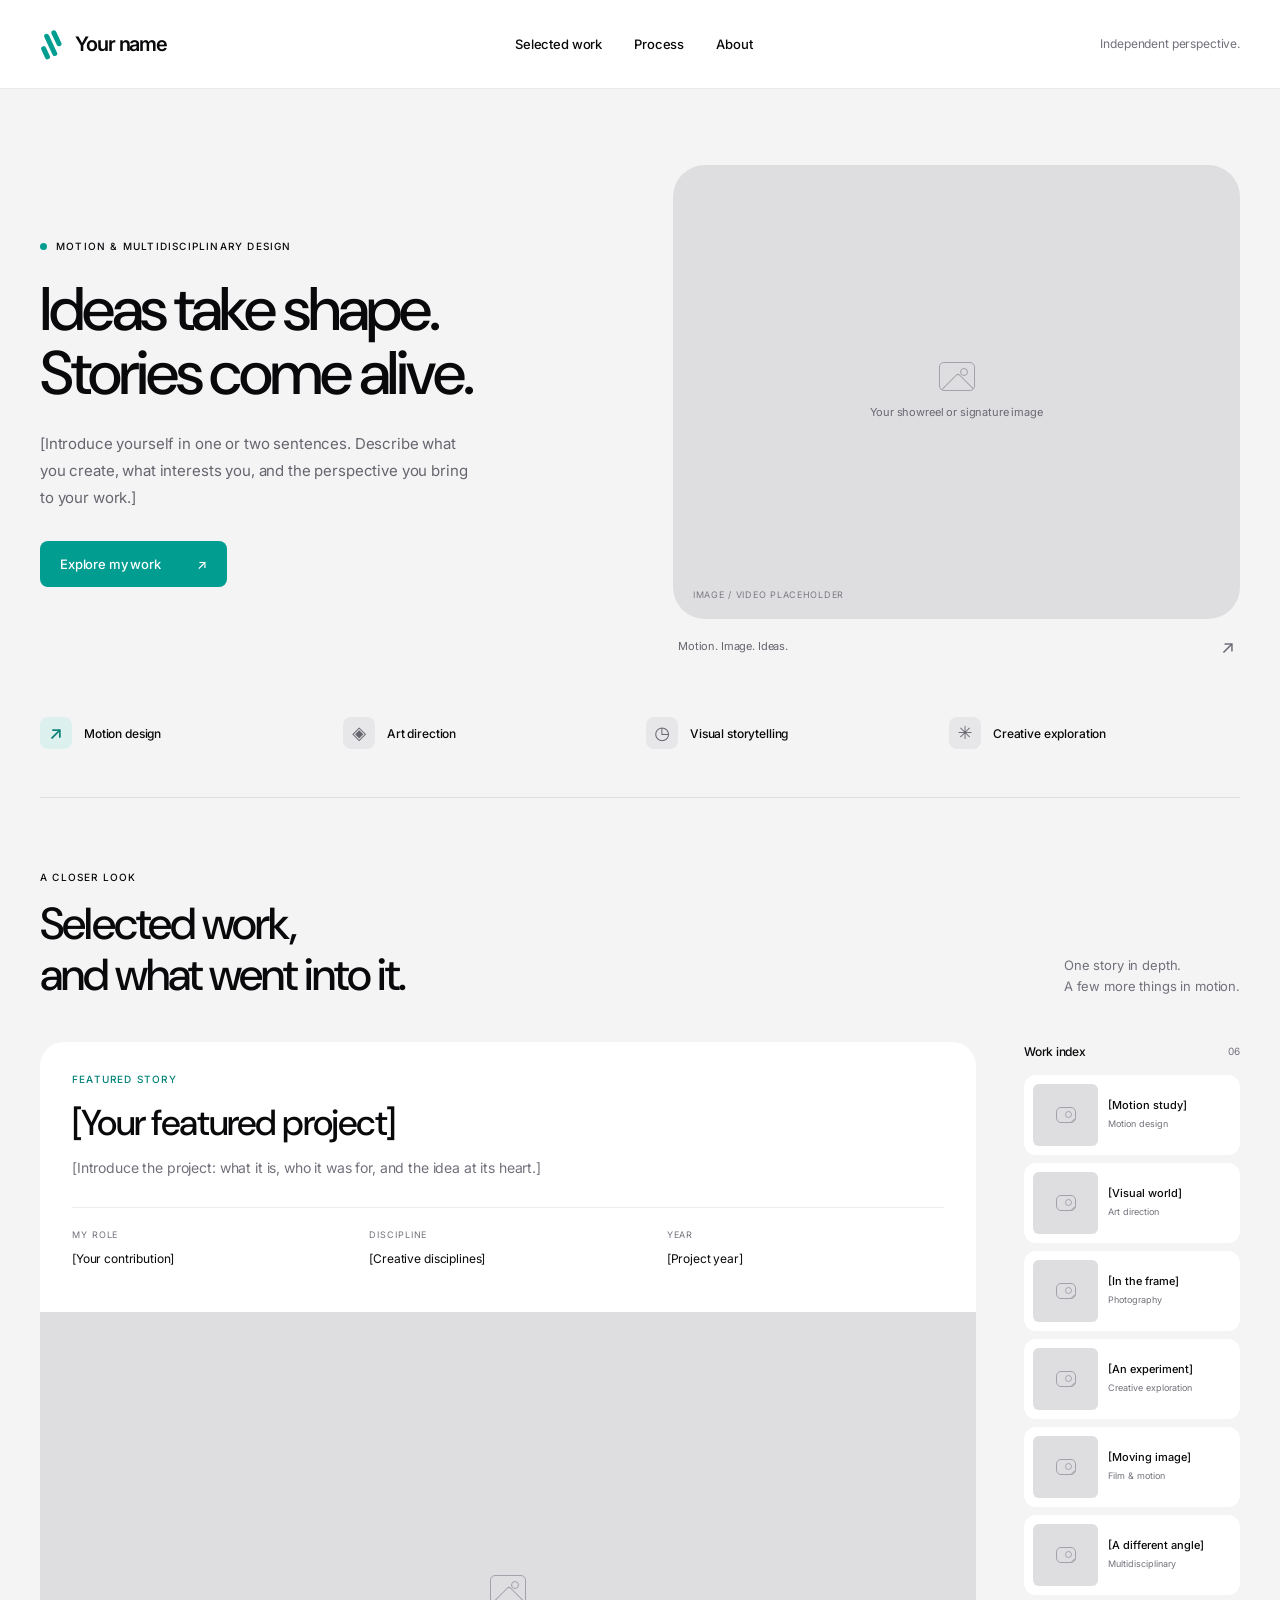
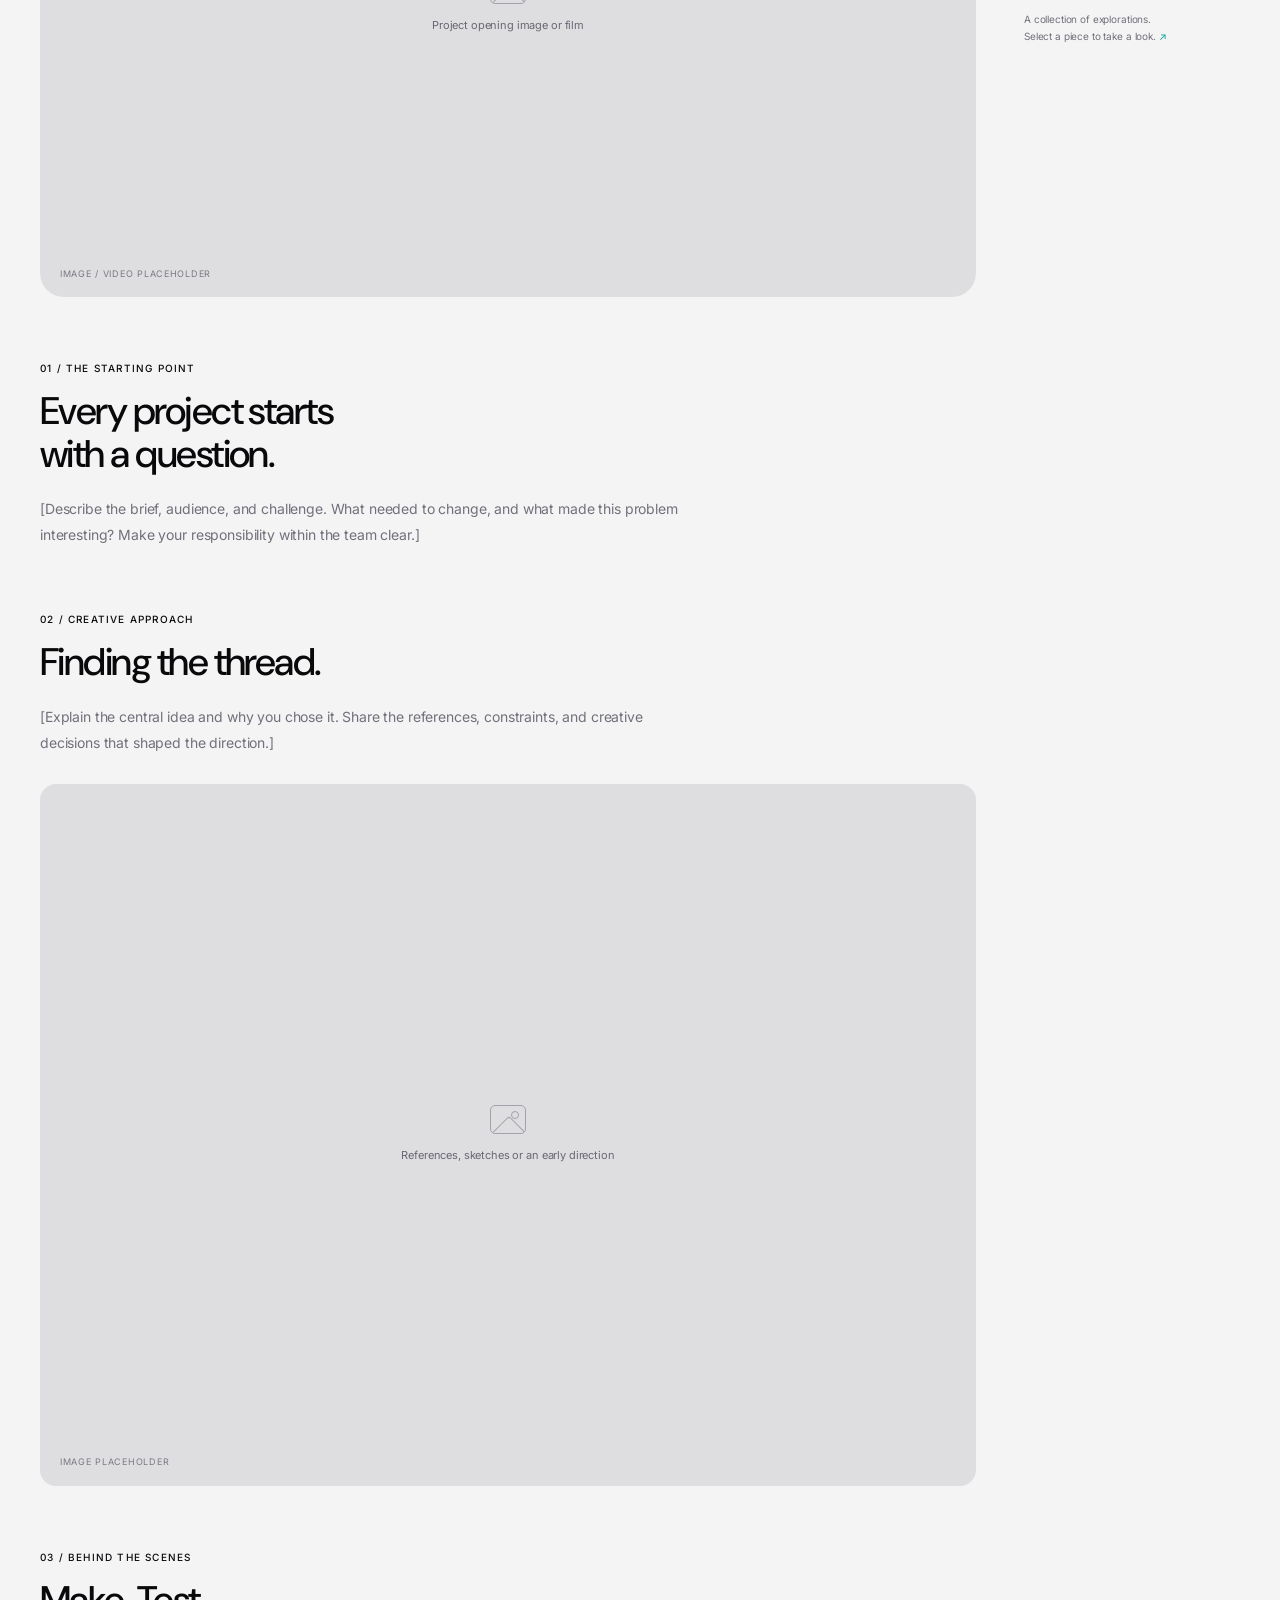
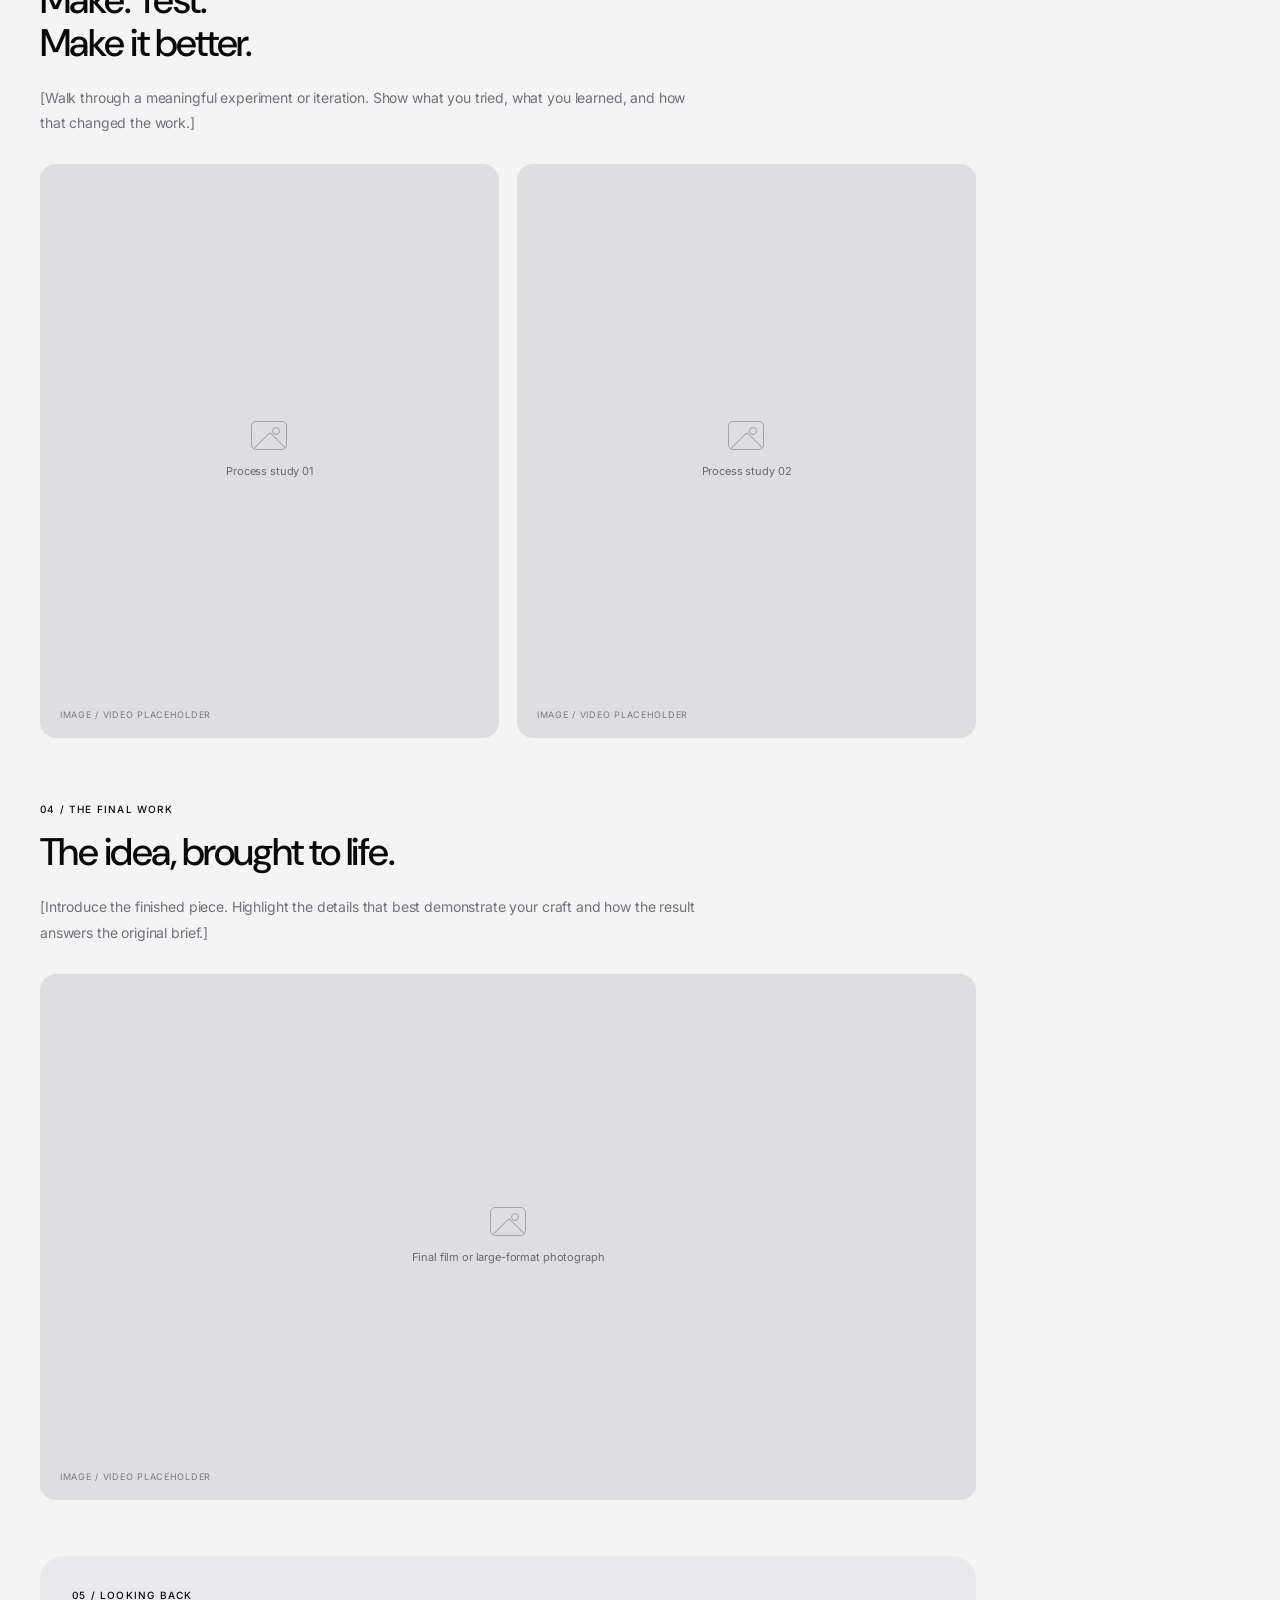
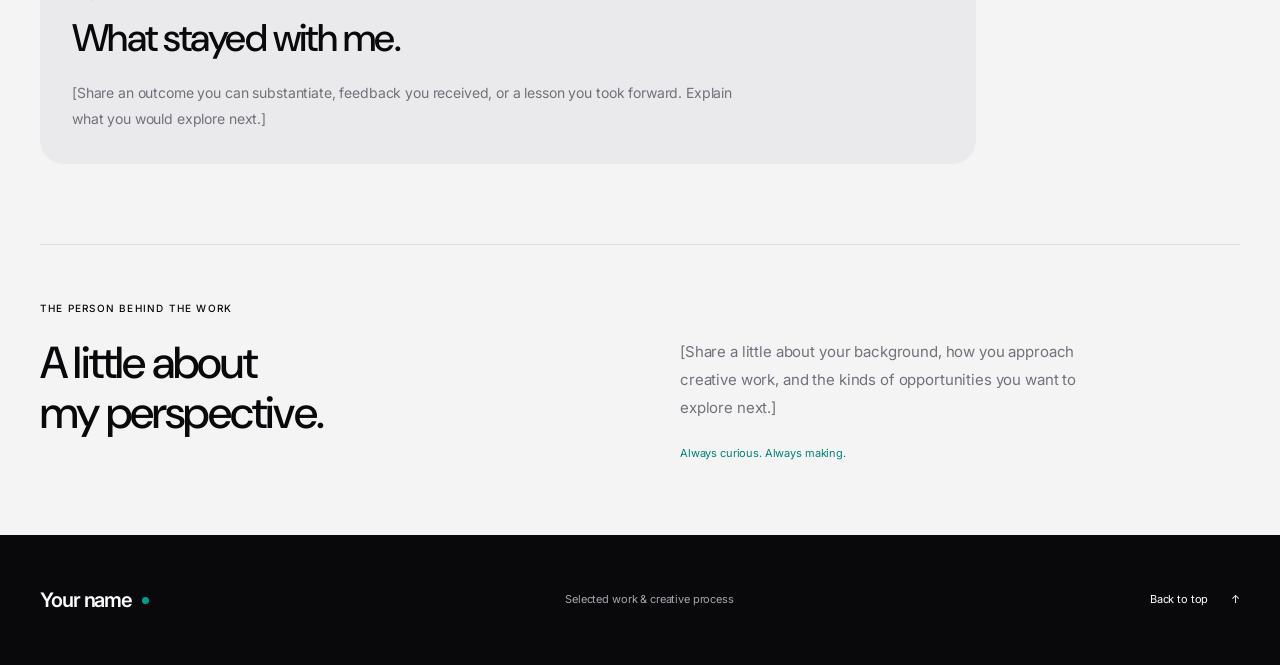
==== index.html @ 84dd59ac "Initialise portfolio site" ====
<!doctype html>
<html lang="en">
<head>
  <meta charset="utf-8">
  <meta name="viewport" content="width=device-width, initial-scale=1">
  <meta name="description" content="A portfolio of motion, image, and multidisciplinary design. Selected work and the process behind it.">
  <meta name="theme-color" content="#f4f4f5">
  <title>Your name — Selected work</title>
  <link rel="preconnect" href="https://fonts.googleapis.com">
  <link rel="preconnect" href="https://fonts.gstatic.com" crossorigin>
  <link href="https://fonts.googleapis.com/css2?family=DM+Sans:wght@400;500;600&family=Inter:wght@400;500;600&display=swap" rel="stylesheet">
  <link rel="stylesheet" href="variables.css">
  <link rel="stylesheet" href="styles.css">
  <script src="content.js" defer></script>
  <script src="app.js" defer></script>
</head>
<body>
  <a class="skip-link" href="#work">Skip to work</a>
  <header class="site-header"><div class="container header-inner">
    <a href="#top" class="wordmark" aria-label="Back to top"><span class="brand-mark" aria-hidden="true"><i></i><i></i><i></i></span><span id="site-name"></span></a>
    <nav aria-label="Main navigation"><a href="#work">Selected work</a><a href="#process">Process</a><a href="#about">About</a></nav>
    <span class="header-note">Independent perspective.</span>
  </div></header>
  <main id="top">
    <section class="container hero" aria-labelledby="hero-title">
      <div class="hero-copy"><p class="eyebrow"><span class="teal-dot"></span><span id="discipline"></span></p><h1 id="hero-title"></h1><p class="hero-description" id="hero-description"></p><a class="button primary" href="#work">Explore my work <span aria-hidden="true">↗</span></a></div>
      <div class="hero-art"><div id="hero-media"></div><div class="hero-caption"><span>Motion. Image. Ideas.</span><span aria-hidden="true">↗</span></div></div>
    </section>
    <div class="container discipline-strip" aria-label="Creative disciplines" id="disciplines"></div>
    <section class="container work-section" id="work" aria-labelledby="work-heading">
      <div class="section-heading"><div><p class="eyebrow">A closer look</p><h2 id="work-heading">Selected work,<br>and what went into it.</h2></div><p>One story in depth.<br>A few more things in motion.</p></div>
      <div class="work-layout">
        <aside class="gallery-rail" aria-labelledby="gallery-heading"><div class="rail-title"><h3 id="gallery-heading">Work index</h3><span id="gallery-count"></span></div><div class="gallery-list" id="gallery"></div><p class="rail-note">A collection of explorations.<br>Select a piece to take a look. <span aria-hidden="true">↗</span></p></aside>
        <article class="project-story" id="story"></article>
      </div>
    </section>
    <section class="container about-section" id="about" aria-labelledby="about-heading"><p class="eyebrow">The person behind the work</p><div class="about-grid"><h2 id="about-heading"></h2><div><p id="about-copy"></p><span class="small-label">Always curious. Always making.</span></div></div></section>
  </main>
  <footer><div class="container footer-inner"><a class="wordmark" href="#top"><span id="footer-name"></span><span class="teal-dot"></span></a><p>Selected work & creative process</p><a href="#top">Back to top <span aria-hidden="true">↑</span></a></div></footer>
  <dialog id="viewer" class="viewer" aria-labelledby="viewer-title"><div class="viewer-toolbar"><span class="eyebrow" id="viewer-position"></span><button class="icon-button" id="viewer-close" aria-label="Close viewer">✕</button></div><div id="viewer-media"></div><div class="viewer-details"><div><p class="eyebrow" id="viewer-category"></p><h2 id="viewer-title"></h2><p id="viewer-description"></p></div><div class="viewer-navigation"><button class="icon-button" id="viewer-prev" aria-label="Previous work">←</button><button class="icon-button" id="viewer-next" aria-label="Next work">→</button></div></div></dialog>
  <noscript><p class="container">Please enable JavaScript to display the portfolio content and gallery.</p></noscript>
</body>
</html>
---- variables.css ----
:root {
  /* Colors */
  --color-lottie-teal: #019d91;
  --color-ink: #09090b;
  --color-charcoal: #18181b;
  --color-slate-700: #27272a;
  --color-steel: #71717b;
  --color-fog: #9f9fa9;
  --color-cloud: #e4e4e7;
  --color-mist: #f2f2f3;
  --color-warm-gray: #f4f4f5;
  --color-paper: #ffffff;
  --color-sunshine: #f0b100;
  --color-mint-wash: #b7ffe7;
  --color-mint-pop: #61f7cf;
  --color-ember: #ff6900;

  /* Typography — Font Families */
  --font-dm-sans: 'DM Sans', ui-sans-serif, system-ui, -apple-system, BlinkMacSystemFont, "Segoe UI", Roboto, sans-serif;
  --font-inter: 'Inter', ui-sans-serif, system-ui, -apple-system, BlinkMacSystemFont, "Segoe UI", Roboto, sans-serif;

  /* Typography — Scale */
  --text-caption: 12px;
  --leading-caption: 1.33;
  --tracking-caption: -0.12px;
  --text-body-sm: 14px;
  --leading-body-sm: 1.43;
  --tracking-body-sm: -0.14px;
  --text-body: 16px;
  --leading-body: 1.5;
  --tracking-body: -0.16px;
  --text-body-lg: 20px;
  --leading-body-lg: 1.4;
  --tracking-body-lg: -0.2px;
  --text-subheading: 24px;
  --leading-subheading: 1.12;
  --tracking-subheading: -0.24px;
  --text-heading-sm: 32px;
  --leading-heading-sm: 1.2;
  --tracking-heading-sm: -0.96px;
  --text-heading: 48px;
  --leading-heading: 1.15;
  --tracking-heading: -1.92px;
  --text-heading-lg: 64px;
  --leading-heading-lg: 1.15;
  --tracking-heading-lg: -2.56px;
  --text-display: 96px;
  --leading-display: 1.04;
  --tracking-display: -4.8px;

  /* Typography — Weights */
  --font-weight-regular: 400;
  --font-weight-medium: 500;
  --font-weight-semibold: 600;

  /* Spacing */
  --spacing-unit: 8px;
  --spacing-8: 8px;
  --spacing-16: 16px;
  --spacing-24: 24px;
  --spacing-32: 32px;
  --spacing-40: 40px;
  --spacing-48: 48px;
  --spacing-64: 64px;
  --spacing-80: 80px;
  --spacing-96: 96px;
  --spacing-160: 160px;

  /* Layout */
  --page-max-width: 1200px;
  --section-gap: 80px;
  --card-padding: 24px;
  --element-gap: 8px;

  /* Border Radius */
  --radius-lg: 8px;
  --radius-xl: 12px;
  --radius-2xl: 16px;
  --radius-3xl: 24px;
  --radius-full: 48px;

  /* Named Radii */
  --radius-cards: 16px;
  --radius-inputs: 8px;
  --radius-buttons: 8px;
  --radius-hero-panels: 48px;
  --radius-feature-cards: 24px;

  /* Shadows */
  --shadow-subtle: rgba(0, 0, 0, 0.05) 0px 1px 2px 0px;
  --shadow-subtle-2: rgba(0, 0, 0, 0.1) 0px 1px 3px 0px, rgba(0, 0, 0, 0.1) 0px 1px 2px -1px;

  /* Surfaces */
  --surface-warm-gray-canvas: #f4f4f5;
  --surface-paper: #ffffff;
  --surface-soft-highlight-wash: #fff8e5;
  --surface-charcoal-dark: #18181b;
  --surface-ink-dark: #09090b;
}
---- styles.css ----
*{box-sizing:border-box}html{scroll-behavior:smooth;scroll-padding-top:100px}body{margin:0;background:var(--color-warm-gray);color:var(--color-ink);font-family:var(--font-inter);font-size:14px;line-height:1.6;letter-spacing:-.01em}button,a{-webkit-tap-highlight-color:transparent}a{color:inherit;text-decoration:none}button{font:inherit;cursor:pointer}button,a{touch-action:manipulation}button:focus-visible,a:focus-visible{outline:3px solid var(--color-lottie-teal);outline-offset:5px}button{color:inherit}h1,h2,h3,p{margin:0}h1,h2,h3{font-family:var(--font-dm-sans);font-weight:500}h1,h2{white-space:pre-line}h1{font-size:clamp(46px,4.8vw,68px);letter-spacing:-.05em;line-height:1.04}h2{font-size:clamp(32px,3.5vw,48px);line-height:1.12;letter-spacing:-.04em}h3{font-size:18px;letter-spacing:-.02em}.container{width:min(1200px,calc(100% - 80px));margin-inline:auto}.site-header{background:#fff;border-bottom:1px solid #e9e9eb}.header-inner{height:88px;display:flex;align-items:center;justify-content:space-between;gap:24px}.wordmark{display:flex;align-items:center;gap:10px;font-size:20px;font-weight:600;letter-spacing:-.055em}.brand-mark{display:flex;gap:3px;transform:rotate(-25deg);width:25px}.brand-mark i{width:5px;height:24px;background:var(--color-lottie-teal);border-radius:8px}.brand-mark i:first-child{height:14px;align-self:end}.brand-mark i:last-child{height:17px}.header-inner nav{display:flex;gap:32px}.header-inner nav a{font-size:13px;font-weight:500}.header-inner nav a:hover,footer a:hover{color:var(--color-lottie-teal)}.header-note{font-size:12px;color:#71717b}.hero{padding-block:76px 56px;display:grid;grid-template-columns:1fr 1fr;gap:66px;align-items:center}.eyebrow{text-transform:uppercase;font-size:10px;font-weight:500;letter-spacing:.12em;display:flex;align-items:center;gap:9px;line-height:1.5}.teal-dot{display:inline-block;width:7px;height:7px;border-radius:50%;background:var(--color-lottie-teal)}.hero h1{margin-top:24px}.hero-description{font-size:15px;line-height:1.8;color:#65656e;max-width:430px;margin-top:24px}.button{display:inline-flex;align-items:center;justify-content:space-between;gap:36px;padding:13px 20px;border-radius:var(--radius-buttons);font-size:13px;font-weight:500;transition:background .15s ease-out}.primary{background:var(--color-lottie-teal);color:white}.primary:hover{background:#007d73}.hero .button{margin-top:30px}.hero-art{position:relative}.hero-art .media-slot{border-radius:32px}.hero-caption{display:flex;justify-content:space-between;align-items:center;padding:14px 5px 0;font-size:11px;color:#65656e}.hero-caption span:last-child{font-size:18px}.discipline-strip{display:grid;grid-template-columns:repeat(4,1fr);gap:12px;border-bottom:1px solid #dedee2;padding-bottom:48px}.discipline-item{display:flex;align-items:center;gap:12px;font-size:12px;font-weight:500}.discipline-icon{width:32px;height:32px;display:grid;place-items:center;border-radius:8px;font-size:18px;background:#e7e7e9;color:#65656e}.discipline-item:first-child .discipline-icon{background:#dcf0ed;color:#007c72}.work-section{padding-top:72px}.section-heading{display:flex;justify-content:space-between;align-items:end;margin-bottom:42px;gap:24px}.section-heading h2{margin-top:14px}.section-heading>p{font-size:13px;color:#71717b;padding-bottom:3px}.work-layout{display:grid;grid-template-columns:minmax(0,1fr) 216px;gap:48px;align-items:start}.gallery-rail{grid-column:2;grid-row:1;position:sticky;top:24px}.rail-title{display:flex;justify-content:space-between;align-items:center;margin-bottom:14px}.rail-title h3{font-family:var(--font-inter);font-size:12px;font-weight:500}.rail-title>span{font-size:10px;color:#71717b}.gallery-list{display:grid;gap:8px}.gallery-card{display:flex;align-items:center;gap:10px;width:100%;padding:8px;border:1px solid transparent;border-radius:12px;background:#fff;text-align:left;transition:border-color .15s,transform .15s}.gallery-card:hover{border-color:#b9c9c6;transform:translateX(-3px)}.gallery-card .media-slot{width:65px;height:62px;flex:none;aspect-ratio:1!important;border-radius:6px}.gallery-card .media-slot img,.gallery-card .media-slot video{width:100%;height:100%;object-fit:cover}.gallery-card .placeholder-label,.gallery-card .placeholder-kind{display:none}.gallery-card .placeholder-symbol{width:20px;height:16px}.gallery-card .placeholder-symbol:after{width:5px;height:5px;top:3px;right:3px}.gallery-copy{min-width:0}.gallery-copy strong{display:block;font-size:11px;font-weight:500;line-height:1.4}.gallery-copy small{display:block;font-size:9px;color:#71717b;margin-top:4px}.rail-note{font-size:10px;color:#71717b;margin-top:16px;line-height:1.7}.rail-note span{color:var(--color-lottie-teal)}.project-story{grid-column:1;grid-row:1;min-width:0}.project-heading{padding:30px 32px;background:white;border-radius:24px 24px 0 0}.project-heading .eyebrow{color:#008278}.project-heading h2{font-size:36px;margin-top:16px}.project-summary{margin-top:14px;color:#71717b;max-width:650px;font-size:14px}.project-meta{display:grid;grid-template-columns:repeat(3,1fr);gap:20px;margin-top:28px;padding-top:20px;border-top:1px solid #ededee}.project-meta dt{font-size:9px;text-transform:uppercase;letter-spacing:.1em;color:#71717b}.project-meta dd{margin:6px 0 0;font-size:12px}.project-cover .media-slot{border-radius:0 0 24px 24px}.story-section{padding-top:64px;scroll-margin-top:28px}.story-section h2{font-size:clamp(30px,3vw,40px);margin-top:14px}.story-section .story-copy{max-width:660px;color:#71717b;line-height:1.85;margin-top:20px}.story-section .media-group{display:grid;gap:18px;margin-top:28px}.media-group.pair{grid-template-columns:1fr 1fr}.story-section:last-child{background:#eaeaec;border-radius:24px;margin-top:56px;padding:32px}.media-slot{position:relative;display:grid;place-items:center;overflow:hidden;isolation:isolate;aspect-ratio:var(--media-ratio,16/9);background:#dedee1;border-radius:var(--radius-cards);width:100%;min-width:0}.placeholder-inner{display:flex;flex-direction:column;align-items:center;text-align:center;gap:13px;padding:20px;color:#686872}.placeholder-symbol{width:36px;height:29px;border:1px solid #a2a2aa;border-radius:5px;position:relative;overflow:hidden}.placeholder-symbol:before{content:'';position:absolute;width:28px;height:28px;border:1px solid #a2a2aa;transform:rotate(45deg);top:16px;left:3px;border-radius:3px}.placeholder-symbol:after{content:'';position:absolute;width:6px;height:6px;border:1px solid #a2a2aa;border-radius:50%;right:6px;top:5px}.placeholder-label{font-size:11px}.placeholder-kind{position:absolute;bottom:16px;left:20px;font-size:9px;letter-spacing:.08em;text-transform:uppercase;color:#797982}.media-slot.has-media{aspect-ratio:auto;background:#dedee1}.media-slot.has-media img,.media-slot.has-media video{display:block;width:100%;height:auto;max-width:100%}.preview-toggle{position:absolute;bottom:12px;right:12px;border:1px solid #fff9;background:#09090bdb;color:white;border-radius:8px;font-size:11px;min-height:36px;padding:6px 12px;z-index:2}.media-caption{font-size:11px;color:#71717b;margin-top:9px}figure{margin:0}.about-section{border-top:1px solid #dedee2;margin-top:80px;padding-block:56px 72px}.about-grid{display:grid;grid-template-columns:1fr 1fr;gap:80px;margin-top:22px}.about-grid p{font-size:15px;line-height:1.85;color:#71717b;max-width:450px}.small-label{display:block;font-size:11px;margin-top:24px;color:#008278}footer{background:#09090b;color:#fff}.footer-inner{display:flex;justify-content:space-between;align-items:center;gap:24px;min-height:130px}.footer-inner p{color:#a6a6af;font-size:11px}.footer-inner>a:last-child{font-size:11px}.footer-inner>a:last-child span{margin-left:20px}.skip-link{position:fixed;top:8px;left:8px;transform:translateY(-150%);z-index:10;background:white;padding:12px}.skip-link:focus{transform:none}.viewer{border:0;border-radius:24px;padding:24px;width:min(960px,calc(100% - 32px));max-height:90dvh;background:#f4f4f5;color:#09090b;overscroll-behavior:contain}.viewer::backdrop{background:#09090bd9;backdrop-filter:blur(5px)}.viewer-toolbar{display:flex;justify-content:space-between;align-items:center;margin-bottom:16px}.icon-button{width:44px;height:44px;display:grid;place-items:center;border:1px solid #d5d5da;background:white;border-radius:50%;font-size:18px}.icon-button:hover{background:#e7efed}.viewer-details{display:flex;justify-content:space-between;gap:24px;padding:24px 0 8px}.viewer-details h2{font-size:30px;margin-top:8px}.viewer-details p:last-child{color:#71717b;max-width:620px;margin-top:12px;font-size:14px}.viewer-navigation{display:flex;gap:8px;align-items:start}.viewer .media-slot{max-width:100%;}.viewer .has-media{background:#e4e4e7}.viewer .media-slot img,.viewer .media-slot video{max-height:58dvh;object-fit:contain}.viewer .placeholder-inner{min-height:180px}body.viewer-open{overflow:hidden}
@media(min-width:1500px){.hero{padding-top:88px;padding-bottom:64px}}
@media(max-width:1100px){.hero{gap:36px}.work-layout{gap:28px;grid-template-columns:minmax(0,1fr) 196px}.header-note{display:none}}
@media(max-width:1023px){.container{width:calc(100% - 48px)}.work-layout{display:flex;flex-direction:column;gap:32px}.gallery-rail{position:static;width:100%;min-width:0}.gallery-list{display:flex;overflow-x:auto;gap:12px;padding:2px 2px 12px;scroll-snap-type:x proximity}.gallery-card{flex:0 0 172px;display:block;padding:8px;scroll-snap-align:start}.gallery-card .media-slot{width:100%;height:100px}.gallery-copy{padding:10px 2px 4px}.gallery-copy strong{font-size:12px}.gallery-copy small{font-size:10px}.gallery-card:hover{transform:none}.rail-note{display:none}.project-story{width:100%}.hero{gap:28px;padding-top:52px}.hero h1{font-size:clamp(40px,5.5vw,60px)}.hero .eyebrow{font-size:9px}.discipline-strip{gap:8px}.discipline-item{font-size:10px;gap:8px}.about-grid{gap:40px}}
@media(max-width:600px){.container{width:calc(100% - 40px)}.header-inner{height:72px;gap:16px}.wordmark{font-size:17px}.header-inner nav{gap:16px}.header-inner nav a{font-size:11px}.header-inner nav a:first-child{display:none}.hero{grid-template-columns:1fr;padding-block:42px 32px;gap:32px}.hero h1{font-size:48px}.hero-description{font-size:14px;margin-top:20px}.hero-art .media-slot{border-radius:24px}.hero .button{margin-top:24px}.discipline-strip{grid-template-columns:1fr 1fr;row-gap:16px;padding-bottom:32px}.discipline-item{font-size:11px}.work-section{padding-top:44px}.section-heading{display:block;margin-bottom:28px}.section-heading>p{margin-top:18px;font-size:12px}.section-heading>p br{display:none}.section-heading h2{font-size:34px}.project-heading{padding:24px 20px}.project-heading h2{font-size:30px}.project-meta{gap:10px}.project-meta dd{font-size:11px}.project-meta dt{font-size:8px}.story-section{padding-top:42px}.story-section .story-copy{font-size:14px}.story-section .media-group{gap:12px}.media-group.pair{grid-template-columns:1fr}.story-section:last-child{padding:24px;margin-top:40px}.about-section{margin-top:48px;padding-block:36px 44px}.about-grid{grid-template-columns:1fr;gap:22px}.footer-inner{flex-wrap:wrap;gap:20px;padding-block:30px}.footer-inner p{order:3;width:100%;font-size:10px}.viewer{padding:16px;border-radius:16px}.viewer-details{flex-direction:column;padding-top:18px}.viewer-details h2{font-size:26px}.viewer-navigation{justify-content:end}.placeholder-label{font-size:10px}}
@media(prefers-reduced-motion:reduce){html{scroll-behavior:auto}*,*:before,*:after{transition:none!important}}
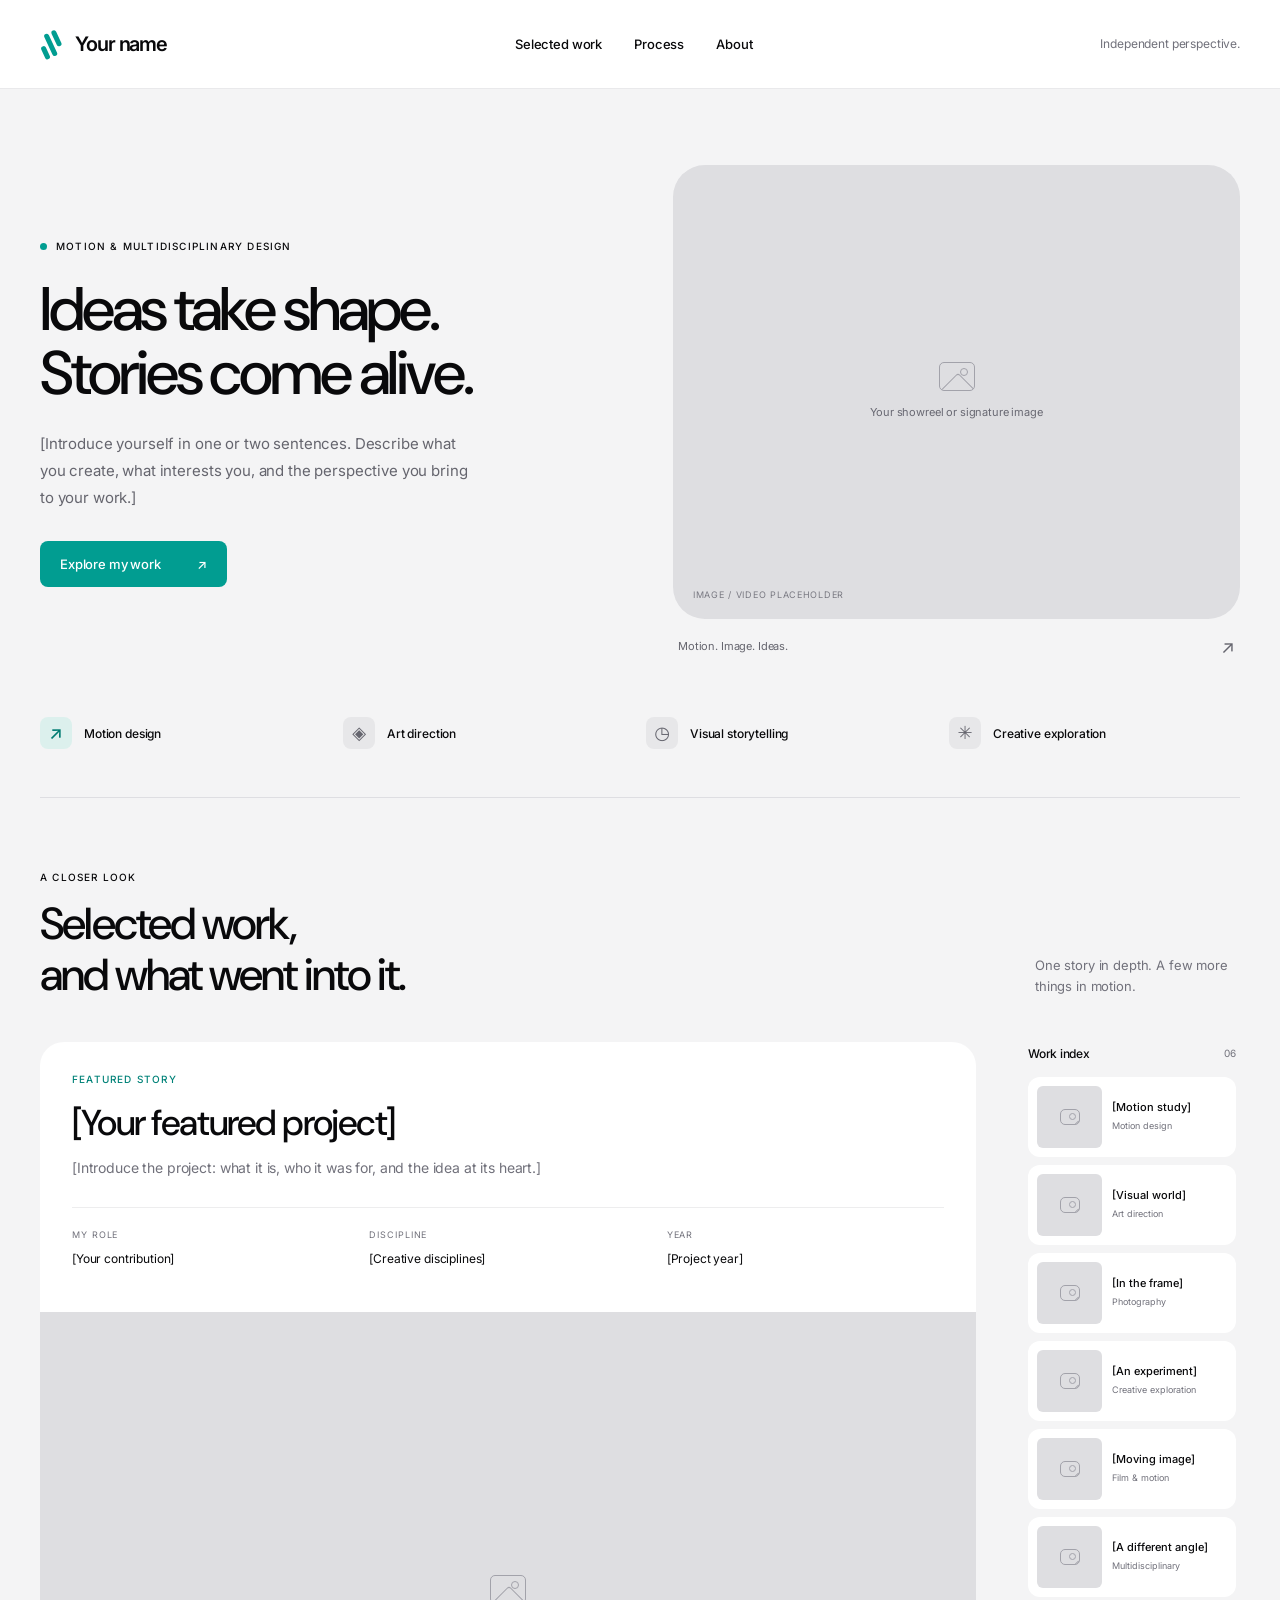
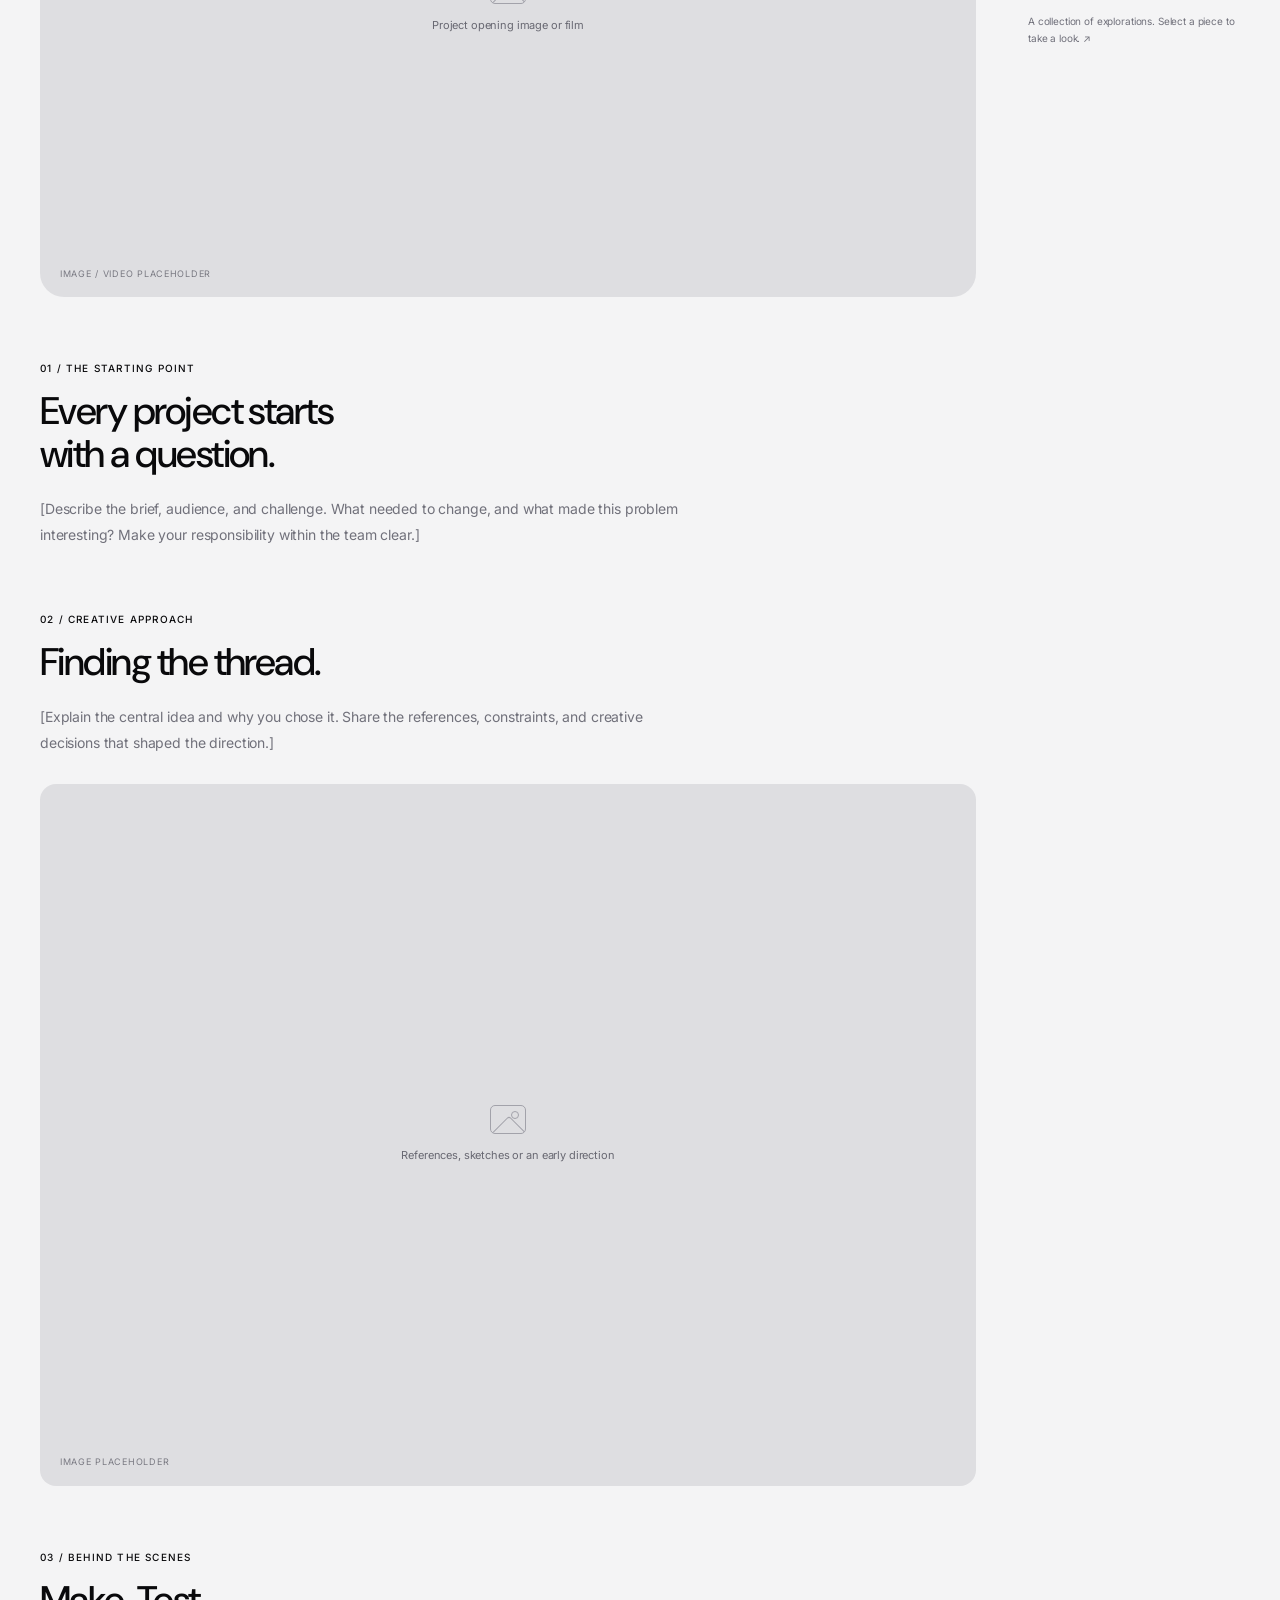
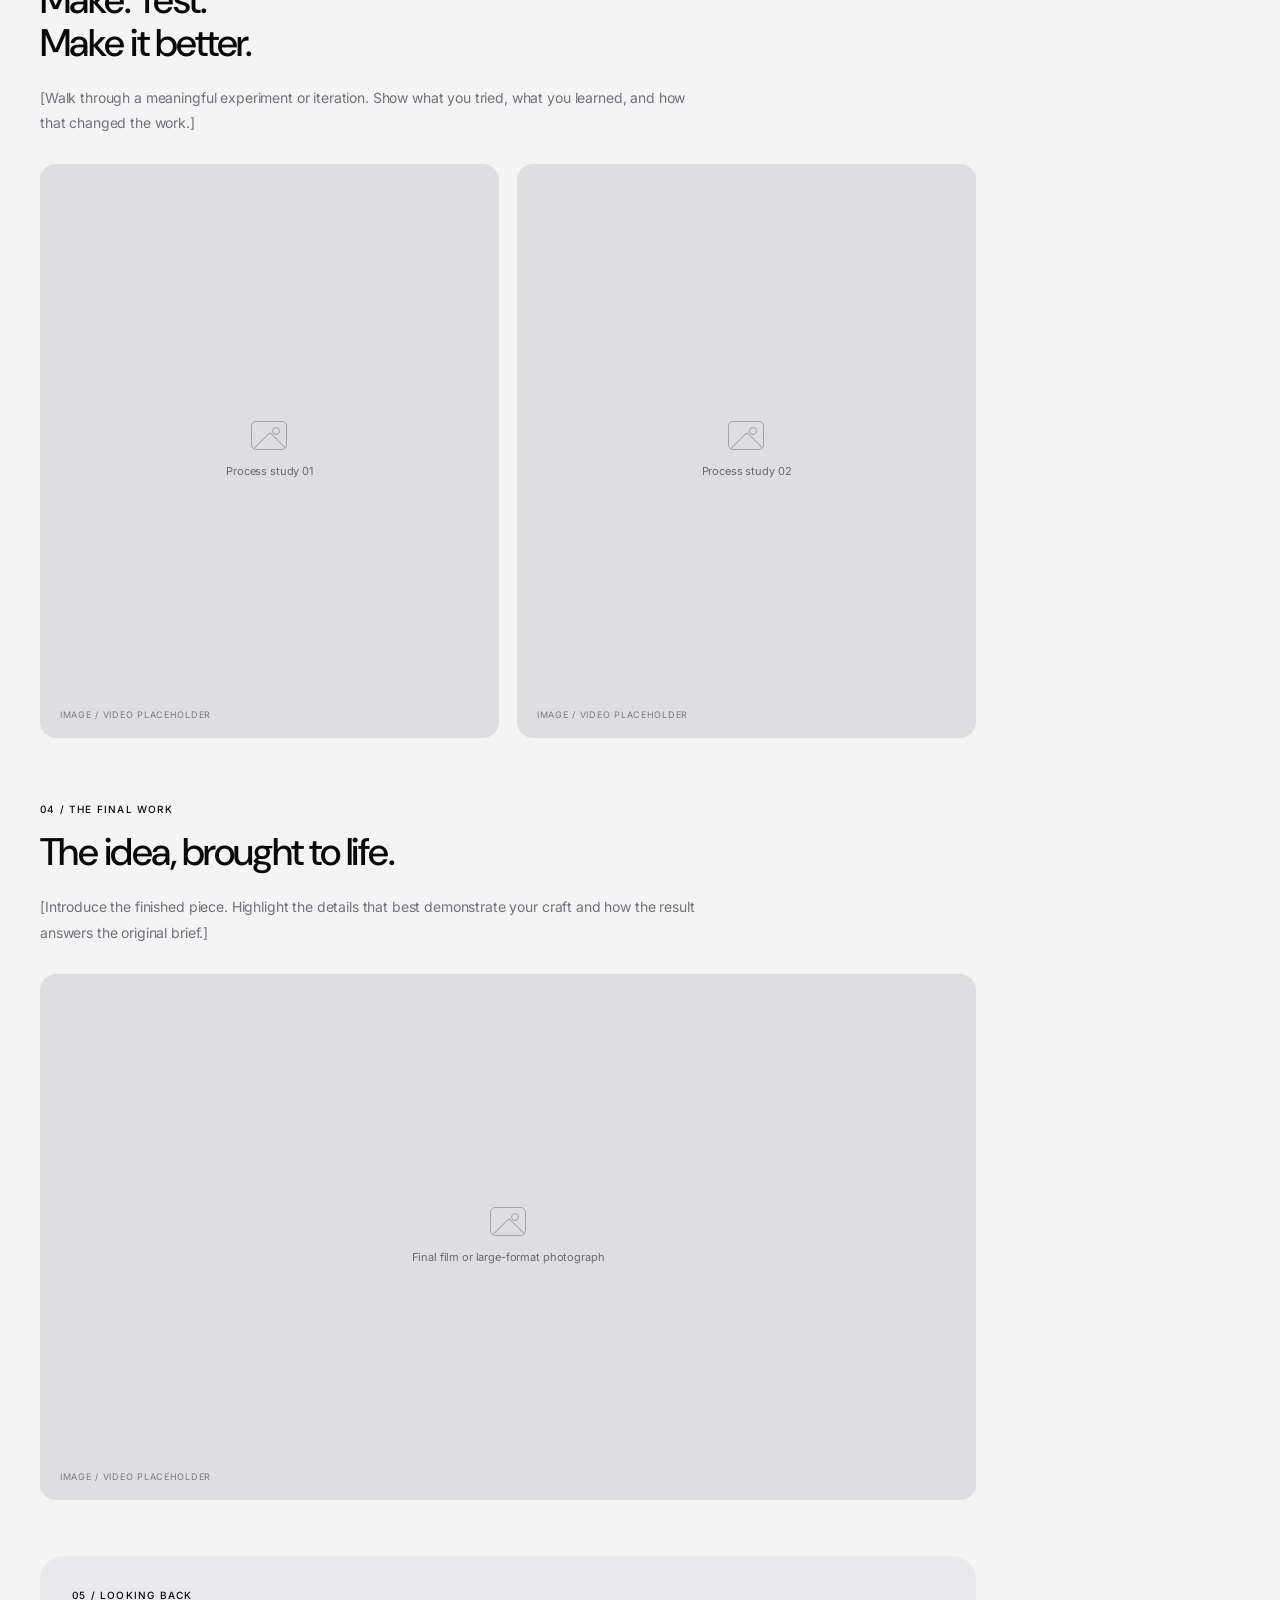
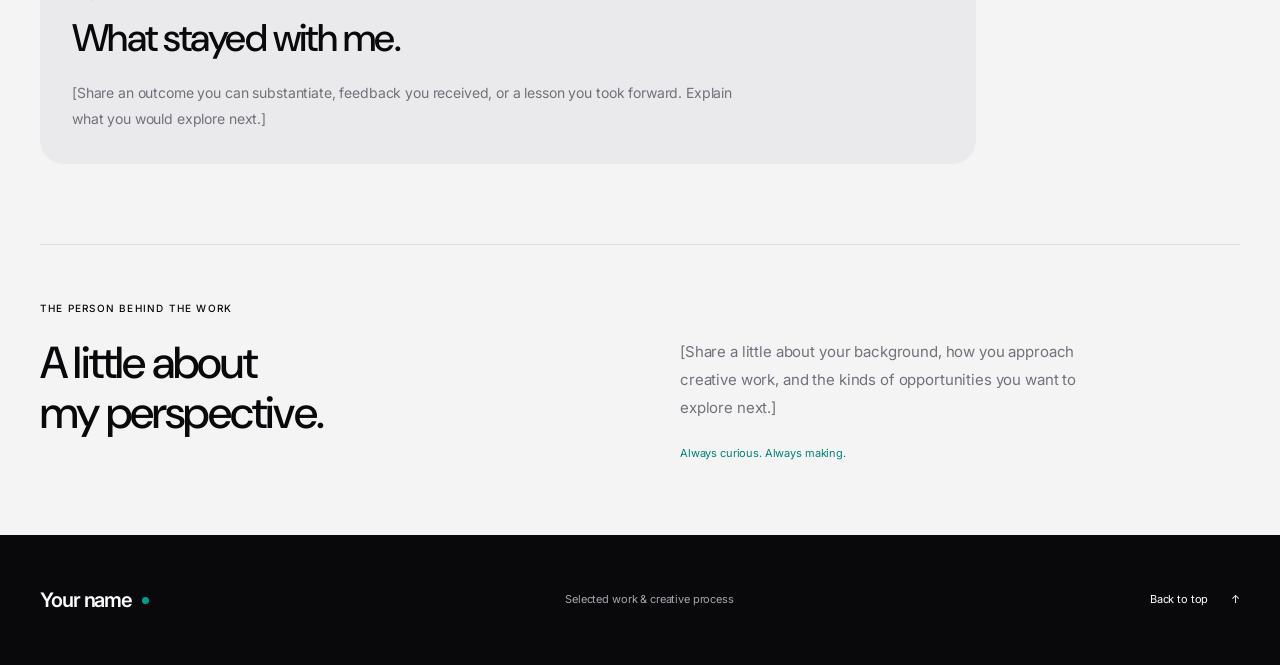
==== commit 5fffd556: "Refine portfolio site styles and content" ====
--- a/index.html
+++ b/index.html
@@ -19,24 +19,24 @@
   <header class="site-header"><div class="container header-inner">
     <a href="#top" class="wordmark" aria-label="Back to top"><span class="brand-mark" aria-hidden="true"><i></i><i></i><i></i></span><span id="site-name"></span></a>
     <nav aria-label="Main navigation"><a href="#work">Selected work</a><a href="#process">Process</a><a href="#about">About</a></nav>
-    <span class="header-note">Independent perspective.</span>
+    <span class="header-note" data-copy="headerNote">Independent perspective.</span>
   </div></header>
   <main id="top">
     <section class="container hero" aria-labelledby="hero-title">
       <div class="hero-copy"><p class="eyebrow"><span class="teal-dot"></span><span id="discipline"></span></p><h1 id="hero-title"></h1><p class="hero-description" id="hero-description"></p><a class="button primary" href="#work">Explore my work <span aria-hidden="true">↗</span></a></div>
-      <div class="hero-art"><div id="hero-media"></div><div class="hero-caption"><span>Motion. Image. Ideas.</span><span aria-hidden="true">↗</span></div></div>
+      <div class="hero-art"><div id="hero-media"></div><div class="hero-caption"><span data-copy="heroCaption">Motion. Image. Ideas.</span><span aria-hidden="true">↗</span></div></div>
     </section>
     <div class="container discipline-strip" aria-label="Creative disciplines" id="disciplines"></div>
     <section class="container work-section" id="work" aria-labelledby="work-heading">
-      <div class="section-heading"><div><p class="eyebrow">A closer look</p><h2 id="work-heading">Selected work,<br>and what went into it.</h2></div><p>One story in depth.<br>A few more things in motion.</p></div>
+      <div class="section-heading"><div><p class="eyebrow" data-copy="workEyebrow">A closer look</p><h2 id="work-heading" data-copy="workHeading">Selected work,<br>and what went into it.</h2></div><p data-copy="workIntro">One story in depth. A few more things in motion.</p></div>
       <div class="work-layout">
-        <aside class="gallery-rail" aria-labelledby="gallery-heading"><div class="rail-title"><h3 id="gallery-heading">Work index</h3><span id="gallery-count"></span></div><div class="gallery-list" id="gallery"></div><p class="rail-note">A collection of explorations.<br>Select a piece to take a look. <span aria-hidden="true">↗</span></p></aside>
+        <aside class="gallery-rail" aria-labelledby="gallery-heading"><div class="rail-title"><h3 id="gallery-heading" data-copy="galleryHeading">Work index</h3><span id="gallery-count"></span></div><div class="gallery-list" id="gallery"></div><p class="rail-note" data-copy="galleryNote">A collection of explorations.<br>Select a piece to take a look. <span aria-hidden="true">↗</span></p></aside>
         <article class="project-story" id="story"></article>
       </div>
     </section>
-    <section class="container about-section" id="about" aria-labelledby="about-heading"><p class="eyebrow">The person behind the work</p><div class="about-grid"><h2 id="about-heading"></h2><div><p id="about-copy"></p><span class="small-label">Always curious. Always making.</span></div></div></section>
+    <section class="container about-section" id="about" aria-labelledby="about-heading"><p class="eyebrow" data-copy="aboutEyebrow">The person behind the work</p><div class="about-grid"><h2 id="about-heading"></h2><div><p id="about-copy"></p><span class="small-label" data-copy="aboutNote">Always curious. Always making.</span></div></div></section>
   </main>
-  <footer><div class="container footer-inner"><a class="wordmark" href="#top"><span id="footer-name"></span><span class="teal-dot"></span></a><p>Selected work & creative process</p><a href="#top">Back to top <span aria-hidden="true">↑</span></a></div></footer>
+  <footer><div class="container footer-inner"><a class="wordmark" href="#top"><span id="footer-name"></span><span class="teal-dot"></span></a><p data-copy="footerNote">Selected work & creative process</p><a href="#top">Back to top <span aria-hidden="true">↑</span></a></div></footer>
   <dialog id="viewer" class="viewer" aria-labelledby="viewer-title"><div class="viewer-toolbar"><span class="eyebrow" id="viewer-position"></span><button class="icon-button" id="viewer-close" aria-label="Close viewer">✕</button></div><div id="viewer-media"></div><div class="viewer-details"><div><p class="eyebrow" id="viewer-category"></p><h2 id="viewer-title"></h2><p id="viewer-description"></p></div><div class="viewer-navigation"><button class="icon-button" id="viewer-prev" aria-label="Previous work">←</button><button class="icon-button" id="viewer-next" aria-label="Next work">→</button></div></div></dialog>
   <noscript><p class="container">Please enable JavaScript to display the portfolio content and gallery.</p></noscript>
 </body>
--- a/styles.css
+++ b/styles.css
@@ -1,6 +1,199 @@
-*{box-sizing:border-box}html{scroll-behavior:smooth;scroll-padding-top:100px}body{margin:0;background:var(--color-warm-gray);color:var(--color-ink);font-family:var(--font-inter);font-size:14px;line-height:1.6;letter-spacing:-.01em}button,a{-webkit-tap-highlight-color:transparent}a{color:inherit;text-decoration:none}button{font:inherit;cursor:pointer}button,a{touch-action:manipulation}button:focus-visible,a:focus-visible{outline:3px solid var(--color-lottie-teal);outline-offset:5px}button{color:inherit}h1,h2,h3,p{margin:0}h1,h2,h3{font-family:var(--font-dm-sans);font-weight:500}h1,h2{white-space:pre-line}h1{font-size:clamp(46px,4.8vw,68px);letter-spacing:-.05em;line-height:1.04}h2{font-size:clamp(32px,3.5vw,48px);line-height:1.12;letter-spacing:-.04em}h3{font-size:18px;letter-spacing:-.02em}.container{width:min(1200px,calc(100% - 80px));margin-inline:auto}.site-header{background:#fff;border-bottom:1px solid #e9e9eb}.header-inner{height:88px;display:flex;align-items:center;justify-content:space-between;gap:24px}.wordmark{display:flex;align-items:center;gap:10px;font-size:20px;font-weight:600;letter-spacing:-.055em}.brand-mark{display:flex;gap:3px;transform:rotate(-25deg);width:25px}.brand-mark i{width:5px;height:24px;background:var(--color-lottie-teal);border-radius:8px}.brand-mark i:first-child{height:14px;align-self:end}.brand-mark i:last-child{height:17px}.header-inner nav{display:flex;gap:32px}.header-inner nav a{font-size:13px;font-weight:500}.header-inner nav a:hover,footer a:hover{color:var(--color-lottie-teal)}.header-note{font-size:12px;color:#71717b}.hero{padding-block:76px 56px;display:grid;grid-template-columns:1fr 1fr;gap:66px;align-items:center}.eyebrow{text-transform:uppercase;font-size:10px;font-weight:500;letter-spacing:.12em;display:flex;align-items:center;gap:9px;line-height:1.5}.teal-dot{display:inline-block;width:7px;height:7px;border-radius:50%;background:var(--color-lottie-teal)}.hero h1{margin-top:24px}.hero-description{font-size:15px;line-height:1.8;color:#65656e;max-width:430px;margin-top:24px}.button{display:inline-flex;align-items:center;justify-content:space-between;gap:36px;padding:13px 20px;border-radius:var(--radius-buttons);font-size:13px;font-weight:500;transition:background .15s ease-out}.primary{background:var(--color-lottie-teal);color:white}.primary:hover{background:#007d73}.hero .button{margin-top:30px}.hero-art{position:relative}.hero-art .media-slot{border-radius:32px}.hero-caption{display:flex;justify-content:space-between;align-items:center;padding:14px 5px 0;font-size:11px;color:#65656e}.hero-caption span:last-child{font-size:18px}.discipline-strip{display:grid;grid-template-columns:repeat(4,1fr);gap:12px;border-bottom:1px solid #dedee2;padding-bottom:48px}.discipline-item{display:flex;align-items:center;gap:12px;font-size:12px;font-weight:500}.discipline-icon{width:32px;height:32px;display:grid;place-items:center;border-radius:8px;font-size:18px;background:#e7e7e9;color:#65656e}.discipline-item:first-child .discipline-icon{background:#dcf0ed;color:#007c72}.work-section{padding-top:72px}.section-heading{display:flex;justify-content:space-between;align-items:end;margin-bottom:42px;gap:24px}.section-heading h2{margin-top:14px}.section-heading>p{font-size:13px;color:#71717b;padding-bottom:3px}.work-layout{display:grid;grid-template-columns:minmax(0,1fr) 216px;gap:48px;align-items:start}.gallery-rail{grid-column:2;grid-row:1;position:sticky;top:24px}.rail-title{display:flex;justify-content:space-between;align-items:center;margin-bottom:14px}.rail-title h3{font-family:var(--font-inter);font-size:12px;font-weight:500}.rail-title>span{font-size:10px;color:#71717b}.gallery-list{display:grid;gap:8px}.gallery-card{display:flex;align-items:center;gap:10px;width:100%;padding:8px;border:1px solid transparent;border-radius:12px;background:#fff;text-align:left;transition:border-color .15s,transform .15s}.gallery-card:hover{border-color:#b9c9c6;transform:translateX(-3px)}.gallery-card .media-slot{width:65px;height:62px;flex:none;aspect-ratio:1!important;border-radius:6px}.gallery-card .media-slot img,.gallery-card .media-slot video{width:100%;height:100%;object-fit:cover}.gallery-card .placeholder-label,.gallery-card .placeholder-kind{display:none}.gallery-card .placeholder-symbol{width:20px;height:16px}.gallery-card .placeholder-symbol:after{width:5px;height:5px;top:3px;right:3px}.gallery-copy{min-width:0}.gallery-copy strong{display:block;font-size:11px;font-weight:500;line-height:1.4}.gallery-copy small{display:block;font-size:9px;color:#71717b;margin-top:4px}.rail-note{font-size:10px;color:#71717b;margin-top:16px;line-height:1.7}.rail-note span{color:var(--color-lottie-teal)}.project-story{grid-column:1;grid-row:1;min-width:0}.project-heading{padding:30px 32px;background:white;border-radius:24px 24px 0 0}.project-heading .eyebrow{color:#008278}.project-heading h2{font-size:36px;margin-top:16px}.project-summary{margin-top:14px;color:#71717b;max-width:650px;font-size:14px}.project-meta{display:grid;grid-template-columns:repeat(3,1fr);gap:20px;margin-top:28px;padding-top:20px;border-top:1px solid #ededee}.project-meta dt{font-size:9px;text-transform:uppercase;letter-spacing:.1em;color:#71717b}.project-meta dd{margin:6px 0 0;font-size:12px}.project-cover .media-slot{border-radius:0 0 24px 24px}.story-section{padding-top:64px;scroll-margin-top:28px}.story-section h2{font-size:clamp(30px,3vw,40px);margin-top:14px}.story-section .story-copy{max-width:660px;color:#71717b;line-height:1.85;margin-top:20px}.story-section .media-group{display:grid;gap:18px;margin-top:28px}.media-group.pair{grid-template-columns:1fr 1fr}.story-section:last-child{background:#eaeaec;border-radius:24px;margin-top:56px;padding:32px}.media-slot{position:relative;display:grid;place-items:center;overflow:hidden;isolation:isolate;aspect-ratio:var(--media-ratio,16/9);background:#dedee1;border-radius:var(--radius-cards);width:100%;min-width:0}.placeholder-inner{display:flex;flex-direction:column;align-items:center;text-align:center;gap:13px;padding:20px;color:#686872}.placeholder-symbol{width:36px;height:29px;border:1px solid #a2a2aa;border-radius:5px;position:relative;overflow:hidden}.placeholder-symbol:before{content:'';position:absolute;width:28px;height:28px;border:1px solid #a2a2aa;transform:rotate(45deg);top:16px;left:3px;border-radius:3px}.placeholder-symbol:after{content:'';position:absolute;width:6px;height:6px;border:1px solid #a2a2aa;border-radius:50%;right:6px;top:5px}.placeholder-label{font-size:11px}.placeholder-kind{position:absolute;bottom:16px;left:20px;font-size:9px;letter-spacing:.08em;text-transform:uppercase;color:#797982}.media-slot.has-media{aspect-ratio:auto;background:#dedee1}.media-slot.has-media img,.media-slot.has-media video{display:block;width:100%;height:auto;max-width:100%}.preview-toggle{position:absolute;bottom:12px;right:12px;border:1px solid #fff9;background:#09090bdb;color:white;border-radius:8px;font-size:11px;min-height:36px;padding:6px 12px;z-index:2}.media-caption{font-size:11px;color:#71717b;margin-top:9px}figure{margin:0}.about-section{border-top:1px solid #dedee2;margin-top:80px;padding-block:56px 72px}.about-grid{display:grid;grid-template-columns:1fr 1fr;gap:80px;margin-top:22px}.about-grid p{font-size:15px;line-height:1.85;color:#71717b;max-width:450px}.small-label{display:block;font-size:11px;margin-top:24px;color:#008278}footer{background:#09090b;color:#fff}.footer-inner{display:flex;justify-content:space-between;align-items:center;gap:24px;min-height:130px}.footer-inner p{color:#a6a6af;font-size:11px}.footer-inner>a:last-child{font-size:11px}.footer-inner>a:last-child span{margin-left:20px}.skip-link{position:fixed;top:8px;left:8px;transform:translateY(-150%);z-index:10;background:white;padding:12px}.skip-link:focus{transform:none}.viewer{border:0;border-radius:24px;padding:24px;width:min(960px,calc(100% - 32px));max-height:90dvh;background:#f4f4f5;color:#09090b;overscroll-behavior:contain}.viewer::backdrop{background:#09090bd9;backdrop-filter:blur(5px)}.viewer-toolbar{display:flex;justify-content:space-between;align-items:center;margin-bottom:16px}.icon-button{width:44px;height:44px;display:grid;place-items:center;border:1px solid #d5d5da;background:white;border-radius:50%;font-size:18px}.icon-button:hover{background:#e7efed}.viewer-details{display:flex;justify-content:space-between;gap:24px;padding:24px 0 8px}.viewer-details h2{font-size:30px;margin-top:8px}.viewer-details p:last-child{color:#71717b;max-width:620px;margin-top:12px;font-size:14px}.viewer-navigation{display:flex;gap:8px;align-items:start}.viewer .media-slot{max-width:100%;}.viewer .has-media{background:#e4e4e7}.viewer .media-slot img,.viewer .media-slot video{max-height:58dvh;object-fit:contain}.viewer .placeholder-inner{min-height:180px}body.viewer-open{overflow:hidden}
-@media(min-width:1500px){.hero{padding-top:88px;padding-bottom:64px}}
-@media(max-width:1100px){.hero{gap:36px}.work-layout{gap:28px;grid-template-columns:minmax(0,1fr) 196px}.header-note{display:none}}
-@media(max-width:1023px){.container{width:calc(100% - 48px)}.work-layout{display:flex;flex-direction:column;gap:32px}.gallery-rail{position:static;width:100%;min-width:0}.gallery-list{display:flex;overflow-x:auto;gap:12px;padding:2px 2px 12px;scroll-snap-type:x proximity}.gallery-card{flex:0 0 172px;display:block;padding:8px;scroll-snap-align:start}.gallery-card .media-slot{width:100%;height:100px}.gallery-copy{padding:10px 2px 4px}.gallery-copy strong{font-size:12px}.gallery-copy small{font-size:10px}.gallery-card:hover{transform:none}.rail-note{display:none}.project-story{width:100%}.hero{gap:28px;padding-top:52px}.hero h1{font-size:clamp(40px,5.5vw,60px)}.hero .eyebrow{font-size:9px}.discipline-strip{gap:8px}.discipline-item{font-size:10px;gap:8px}.about-grid{gap:40px}}
-@media(max-width:600px){.container{width:calc(100% - 40px)}.header-inner{height:72px;gap:16px}.wordmark{font-size:17px}.header-inner nav{gap:16px}.header-inner nav a{font-size:11px}.header-inner nav a:first-child{display:none}.hero{grid-template-columns:1fr;padding-block:42px 32px;gap:32px}.hero h1{font-size:48px}.hero-description{font-size:14px;margin-top:20px}.hero-art .media-slot{border-radius:24px}.hero .button{margin-top:24px}.discipline-strip{grid-template-columns:1fr 1fr;row-gap:16px;padding-bottom:32px}.discipline-item{font-size:11px}.work-section{padding-top:44px}.section-heading{display:block;margin-bottom:28px}.section-heading>p{margin-top:18px;font-size:12px}.section-heading>p br{display:none}.section-heading h2{font-size:34px}.project-heading{padding:24px 20px}.project-heading h2{font-size:30px}.project-meta{gap:10px}.project-meta dd{font-size:11px}.project-meta dt{font-size:8px}.story-section{padding-top:42px}.story-section .story-copy{font-size:14px}.story-section .media-group{gap:12px}.media-group.pair{grid-template-columns:1fr}.story-section:last-child{padding:24px;margin-top:40px}.about-section{margin-top:48px;padding-block:36px 44px}.about-grid{grid-template-columns:1fr;gap:22px}.footer-inner{flex-wrap:wrap;gap:20px;padding-block:30px}.footer-inner p{order:3;width:100%;font-size:10px}.viewer{padding:16px;border-radius:16px}.viewer-details{flex-direction:column;padding-top:18px}.viewer-details h2{font-size:26px}.viewer-navigation{justify-content:end}.placeholder-label{font-size:10px}}
-@media(prefers-reduced-motion:reduce){html{scroll-behavior:auto}*,*:before,*:after{transition:none!important}}
+*{box-sizing:border-box}
+html{scroll-behavior:smooth;scroll-padding-top:100px}
+body{margin:0;background:var(--color-warm-gray);color:var(--color-ink);font-family:var(--font-inter);font-size:14px;line-height:1.6;letter-spacing:-.01em}
+button,a{-webkit-tap-highlight-color:transparent}
+a{color:inherit;text-decoration:none}
+button{font:inherit;cursor:pointer}
+button,a{touch-action:manipulation}
+button:focus-visible,a:focus-visible{outline:3px solid var(--color-lottie-teal);outline-offset:5px}
+button{color:inherit}
+h1,h2,h3,p{margin:0}
+h1,h2,h3{font-family:var(--font-dm-sans);font-weight:500}
+h1,h2{white-space:pre-line}
+h1{font-size:clamp(46px,4.8vw,68px);letter-spacing:-.05em;line-height:1.04}
+h2{font-size:clamp(32px,3.5vw,48px);line-height:1.12;letter-spacing:-.04em}
+h3{font-size:18px;letter-spacing:-.02em}
+.container{width:min(1200px,calc(100% - 80px));margin-inline:auto}
+.site-header{background:#fff;border-bottom:1px solid #e9e9eb}
+.header-inner{height:88px;display:flex;align-items:center;justify-content:space-between;gap:24px}
+.wordmark{display:flex;align-items:center;gap:10px;font-size:20px;font-weight:600;letter-spacing:-.055em}
+.brand-mark{display:flex;gap:3px;transform:rotate(-25deg);width:25px}
+.brand-mark i{width:5px;height:24px;background:var(--color-lottie-teal);border-radius:8px}
+.brand-mark i:first-child{height:14px;align-self:end}
+.brand-mark i:last-child{height:17px}
+.header-inner nav{display:flex;gap:32px}
+.header-inner nav a{font-size:13px;font-weight:500}
+.header-inner nav a:hover,footer a:hover{color:var(--color-lottie-teal)}
+.header-note{font-size:12px;color:#71717b}
+.hero{padding-block:76px 56px;display:grid;grid-template-columns:1fr 1fr;gap:66px;align-items:center}
+.eyebrow{text-transform:uppercase;font-size:10px;font-weight:500;letter-spacing:.12em;display:flex;align-items:center;gap:9px;line-height:1.5}
+.teal-dot{display:inline-block;width:7px;height:7px;border-radius:50%;background:var(--color-lottie-teal)}
+.hero h1{margin-top:24px}
+.hero-description{font-size:15px;line-height:1.8;color:#65656e;max-width:430px;margin-top:24px}
+.button{display:inline-flex;align-items:center;justify-content:space-between;gap:36px;padding:13px 20px;border-radius:var(--radius-buttons);font-size:13px;font-weight:500;transition:background .15s ease-out}
+.primary{background:var(--color-lottie-teal);color:white}
+.primary:hover{background:#007d73}
+.hero .button{margin-top:30px}
+.hero-art{position:relative}
+.hero-art .media-slot{border-radius:32px}
+.hero-caption{display:flex;justify-content:space-between;align-items:center;padding:14px 5px 0;font-size:11px;color:#65656e}
+.hero-caption span:last-child{font-size:18px}
+.discipline-strip{display:grid;grid-template-columns:repeat(4,1fr);gap:12px;border-bottom:1px solid #dedee2;padding-bottom:48px}
+.discipline-item{display:flex;align-items:center;gap:12px;font-size:12px;font-weight:500}
+.discipline-icon{width:32px;height:32px;display:grid;place-items:center;border-radius:8px;font-size:18px;background:#e7e7e9;color:#65656e}
+.discipline-item:first-child .discipline-icon{background:#dcf0ed;color:#007c72}
+.work-section{padding-top:72px}
+.section-heading{display:flex;justify-content:space-between;align-items:end;margin-bottom:42px;gap:24px}
+.section-heading h2{margin-top:14px}
+.section-heading>p{font-size:13px;color:#71717b;padding-bottom:3px}
+.work-layout{display:grid;grid-template-columns:minmax(0,1fr) 216px;gap:48px;align-items:start}
+.gallery-rail{grid-column:2;grid-row:1;position:sticky;top:24px}
+.rail-title{display:flex;justify-content:space-between;align-items:center;margin-bottom:14px}
+.rail-title h3{font-family:var(--font-inter);font-size:12px;font-weight:500}
+.rail-title>span{font-size:10px;color:#71717b}
+.gallery-list{display:grid;gap:8px}
+.gallery-card{display:flex;align-items:center;gap:10px;width:100%;padding:8px;border:1px solid transparent;border-radius:12px;background:#fff;text-align:left;transition:border-color .15s,transform .15s}
+.gallery-card:hover{border-color:#b9c9c6;transform:translateX(-3px)}
+.gallery-card .media-slot{width:65px;height:62px;flex:none;aspect-ratio:1!important;border-radius:6px}
+.gallery-card .media-slot img,.gallery-card .media-slot video{width:100%;height:100%;object-fit:cover}
+.gallery-card .placeholder-label,.gallery-card .placeholder-kind{display:none}
+.gallery-card .placeholder-symbol{width:20px;height:16px}
+.gallery-card .placeholder-symbol:after{width:5px;height:5px;top:3px;right:3px}
+.gallery-copy{min-width:0}
+.gallery-copy strong{display:block;font-size:11px;font-weight:500;line-height:1.4}
+.gallery-copy small{display:block;font-size:9px;color:#71717b;margin-top:4px}
+.rail-note{font-size:10px;color:#71717b;margin-top:16px;line-height:1.7}
+.rail-note span{color:var(--color-lottie-teal)}
+.project-story{grid-column:1;grid-row:1;min-width:0}
+.project-heading{padding:30px 32px;background:white;border-radius:24px 24px 0 0}
+.project-heading .eyebrow{color:#008278}
+.project-heading h2{font-size:36px;margin-top:16px}
+.project-summary{margin-top:14px;color:#71717b;max-width:650px;font-size:14px}
+.project-meta{display:grid;grid-template-columns:repeat(3,1fr);gap:20px;margin-top:28px;padding-top:20px;border-top:1px solid #ededee}
+.project-meta dt{font-size:9px;text-transform:uppercase;letter-spacing:.1em;color:#71717b}
+.project-meta dd{margin:6px 0 0;font-size:12px}
+.project-cover .media-slot{border-radius:0 0 24px 24px}
+.story-section{padding-top:64px;scroll-margin-top:28px}
+.story-section h2{font-size:clamp(30px,3vw,40px);margin-top:14px}
+.story-section .story-copy{max-width:660px;color:#71717b;line-height:1.85;margin-top:20px}
+.story-section .media-group{display:grid;gap:18px;margin-top:28px}
+.media-group.pair{grid-template-columns:1fr 1fr}
+.story-section:last-child{background:#eaeaec;border-radius:24px;margin-top:56px;padding:32px}
+.media-slot{position:relative;display:grid;place-items:center;overflow:hidden;isolation:isolate;aspect-ratio:var(--media-ratio,16/9);background:#dedee1;border-radius:var(--radius-cards);width:100%;min-width:0}
+.placeholder-inner{display:flex;flex-direction:column;align-items:center;text-align:center;gap:13px;padding:20px;color:#686872}
+.placeholder-symbol{width:36px;height:29px;border:1px solid #a2a2aa;border-radius:5px;position:relative;overflow:hidden}
+.placeholder-symbol:before{content:'';position:absolute;width:28px;height:28px;border:1px solid #a2a2aa;transform:rotate(45deg);top:16px;left:3px;border-radius:3px}
+.placeholder-symbol:after{content:'';position:absolute;width:6px;height:6px;border:1px solid #a2a2aa;border-radius:50%;right:6px;top:5px}
+.placeholder-label{font-size:11px}
+.placeholder-kind{position:absolute;bottom:16px;left:20px;font-size:9px;letter-spacing:.08em;text-transform:uppercase;color:#797982}
+.media-slot.has-media{aspect-ratio:auto;background:#dedee1}
+.media-slot.has-media img,.media-slot.has-media video{display:block;width:100%;height:auto;max-width:100%}
+.preview-toggle{position:absolute;bottom:12px;right:12px;border:1px solid #fff9;background:#09090bdb;color:white;border-radius:8px;font-size:11px;min-height:36px;padding:6px 12px;z-index:2}
+.media-caption{font-size:11px;color:#71717b;margin-top:9px}
+figure{margin:0}
+.about-section{border-top:1px solid #dedee2;margin-top:80px;padding-block:56px 72px}
+.about-grid{display:grid;grid-template-columns:1fr 1fr;gap:80px;margin-top:22px}
+.about-grid p{font-size:15px;line-height:1.85;color:#71717b;max-width:450px}
+.small-label{display:block;font-size:11px;margin-top:24px;color:#008278}
+footer{background:#09090b;color:#fff}
+.footer-inner{display:flex;justify-content:space-between;align-items:center;gap:24px;min-height:130px}
+.footer-inner p{color:#a6a6af;font-size:11px}
+.footer-inner>a:last-child{font-size:11px}
+.footer-inner>a:last-child span{margin-left:20px}
+.skip-link{position:fixed;top:8px;left:8px;transform:translateY(-150%);z-index:10;background:white;padding:12px}
+.skip-link:focus{transform:none}
+.viewer{border:0;border-radius:24px;padding:24px;width:min(960px,calc(100% - 32px));max-height:90dvh;background:#f4f4f5;color:#09090b;overscroll-behavior:contain}
+.viewer::backdrop{background:#09090bd9;backdrop-filter:blur(5px)}
+.viewer-toolbar{display:flex;justify-content:space-between;align-items:center;margin-bottom:16px}
+.icon-button{width:44px;height:44px;display:grid;place-items:center;border:1px solid #d5d5da;background:white;border-radius:50%;font-size:18px}
+.icon-button:hover{background:#e7efed}
+.viewer-details{display:flex;justify-content:space-between;gap:24px;padding:24px 0 8px}
+.viewer-details h2{font-size:30px;margin-top:8px}
+.viewer-details p:last-child{color:#71717b;max-width:620px;margin-top:12px;font-size:14px}
+.viewer-navigation{display:flex;gap:8px;align-items:start}
+.viewer .media-slot{max-width:100%;}
+.viewer .has-media{background:#e4e4e7}
+.viewer .media-slot img,.viewer .media-slot video{max-height:58dvh;object-fit:contain}
+.viewer .placeholder-inner{min-height:180px}
+body.viewer-open{overflow:hidden}
+
+@media(min-width:1500px){.hero{padding-top:88px;padding-bottom:64px}
+}
+
+@media(max-width:1100px){.hero{gap:36px}
+.work-layout{gap:28px;grid-template-columns:minmax(0,1fr) 196px}
+.header-note{display:none}
+}
+
+@media(max-width:1023px){.container{width:calc(100% - 48px)}
+.work-layout{display:flex;flex-direction:column;gap:32px}
+.gallery-rail{position:static;width:100%;min-width:0}
+.gallery-list{display:flex;overflow-x:auto;gap:12px;padding:2px 2px 12px;scroll-snap-type:x proximity}
+.gallery-card{flex:0 0 172px;display:block;padding:8px;scroll-snap-align:start}
+.gallery-card .media-slot{width:100%;height:100px}
+.gallery-copy{padding:10px 2px 4px}
+.gallery-copy strong{font-size:12px}
+.gallery-copy small{font-size:10px}
+.gallery-card:hover{transform:none}
+.rail-note{display:none}
+.project-story{width:100%}
+.hero{gap:28px;padding-top:52px}
+.hero h1{font-size:clamp(40px,5.5vw,60px)}
+.hero .eyebrow{font-size:9px}
+.discipline-strip{gap:8px}
+.discipline-item{font-size:10px;gap:8px}
+.about-grid{gap:40px}
+}
+
+@media(max-width:600px){.container{width:calc(100% - 40px)}
+.header-inner{height:72px;gap:16px}
+.wordmark{font-size:17px}
+.header-inner nav{gap:16px}
+.header-inner nav a{font-size:11px}
+.header-inner nav a:first-child{display:none}
+.hero{grid-template-columns:1fr;padding-block:42px 32px;gap:32px}
+.hero h1{font-size:48px}
+.hero-description{font-size:14px;margin-top:20px}
+.hero-art .media-slot{border-radius:24px}
+.hero .button{margin-top:24px}
+.discipline-strip{grid-template-columns:1fr 1fr;row-gap:16px;padding-bottom:32px}
+.discipline-item{font-size:11px}
+.work-section{padding-top:44px}
+.section-heading{display:block;margin-bottom:28px}
+.section-heading>p{margin-top:18px;font-size:12px}
+.section-heading>p br{display:none}
+.section-heading h2{font-size:34px}
+.project-heading{padding:24px 20px}
+.project-heading h2{font-size:30px}
+.project-meta{gap:10px}
+.project-meta dd{font-size:11px}
+.project-meta dt{font-size:8px}
+.story-section{padding-top:42px}
+.story-section .story-copy{font-size:14px}
+.story-section .media-group{gap:12px}
+.media-group.pair{grid-template-columns:1fr}
+.story-section:last-child{padding:24px;margin-top:40px}
+.about-section{margin-top:48px;padding-block:36px 44px}
+.about-grid{grid-template-columns:1fr;gap:22px}
+.footer-inner{flex-wrap:wrap;gap:20px;padding-block:30px}
+.footer-inner p{order:3;width:100%;font-size:10px}
+.viewer{padding:16px;border-radius:16px}
+.viewer-details{flex-direction:column;padding-top:18px}
+.viewer-details h2{font-size:26px}
+.viewer-navigation{justify-content:end}
+.placeholder-label{font-size:10px}
+}
+
+@media(prefers-reduced-motion:reduce){html{scroll-behavior:auto}
+*,*:before,*:after{transition:none!important}
+}
+
+
+.section-heading>p{max-width:205px}
+
+@media(min-width:1024px){.gallery-rail{max-height:calc(100dvh - 48px);overflow-y:auto;padding:2px 4px 4px}
+}
+
+@media(max-width:600px){.section-heading>p{max-width:none}
+}
+
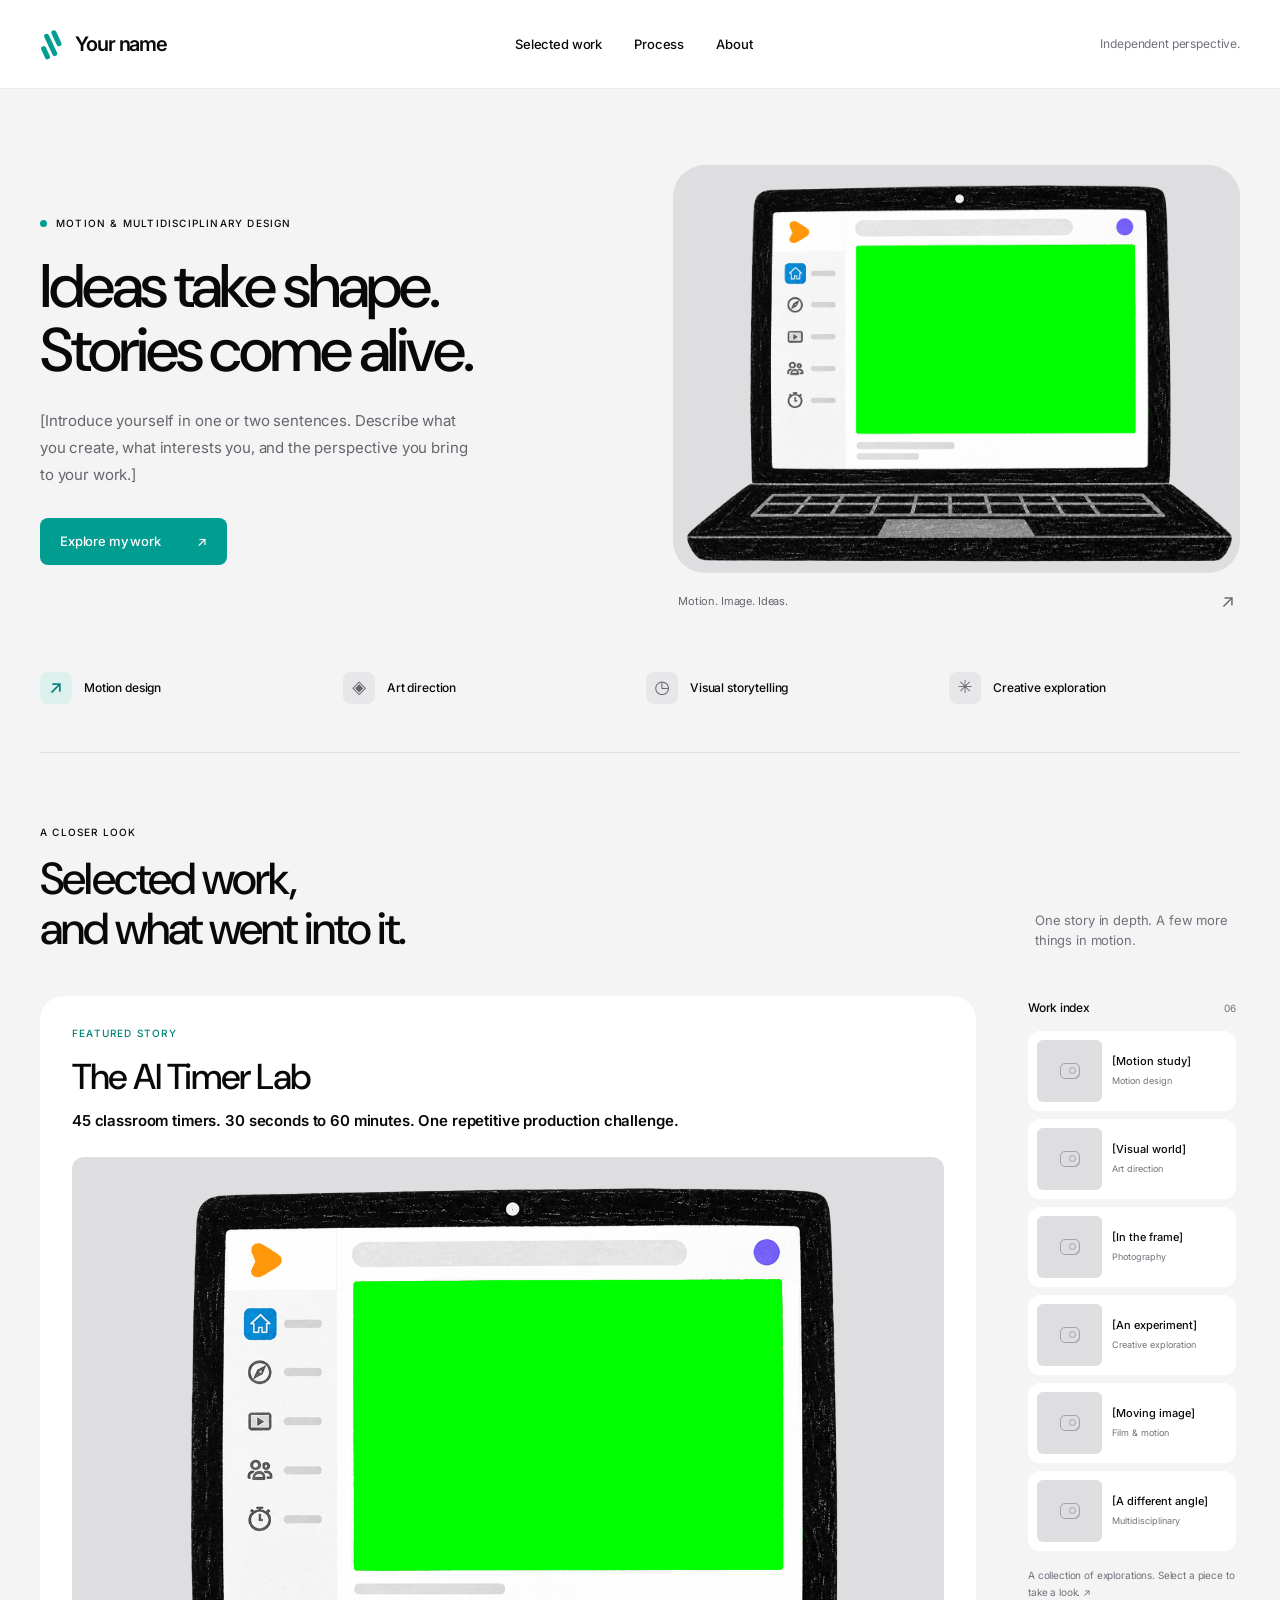
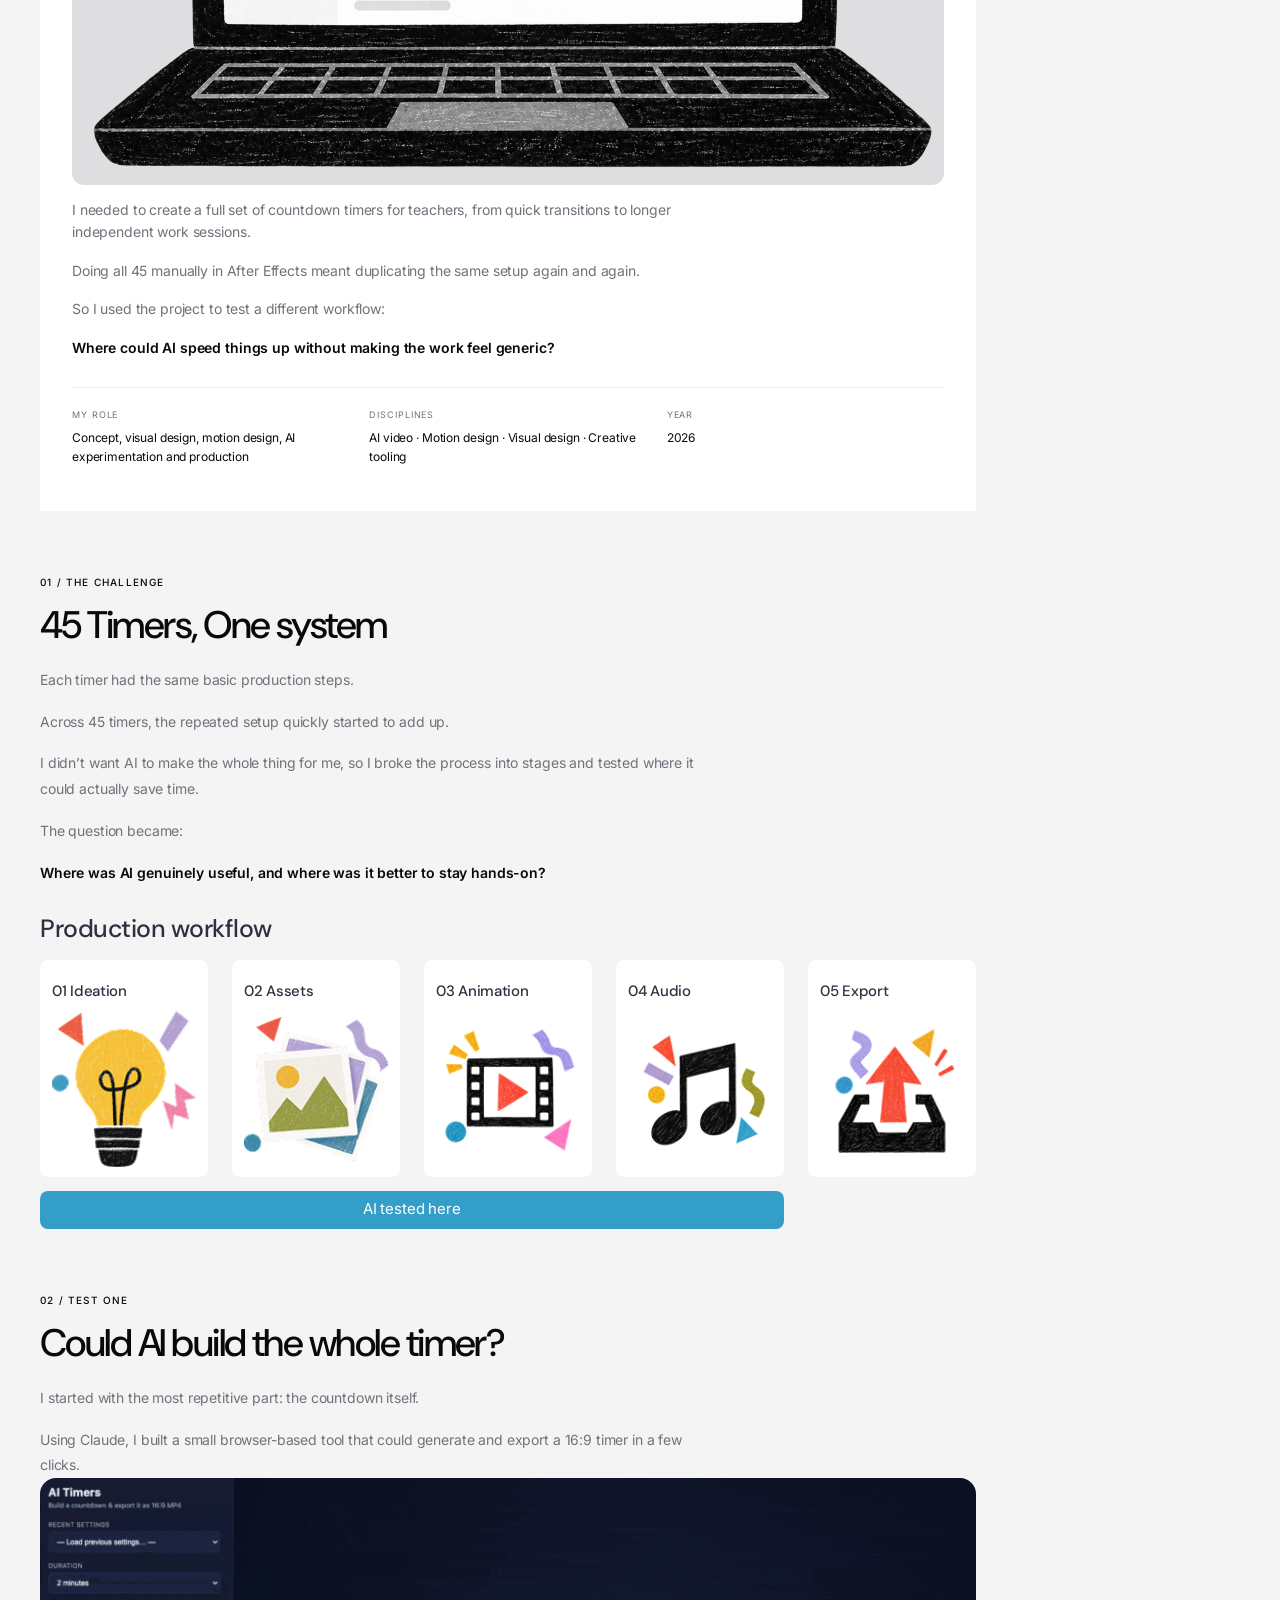
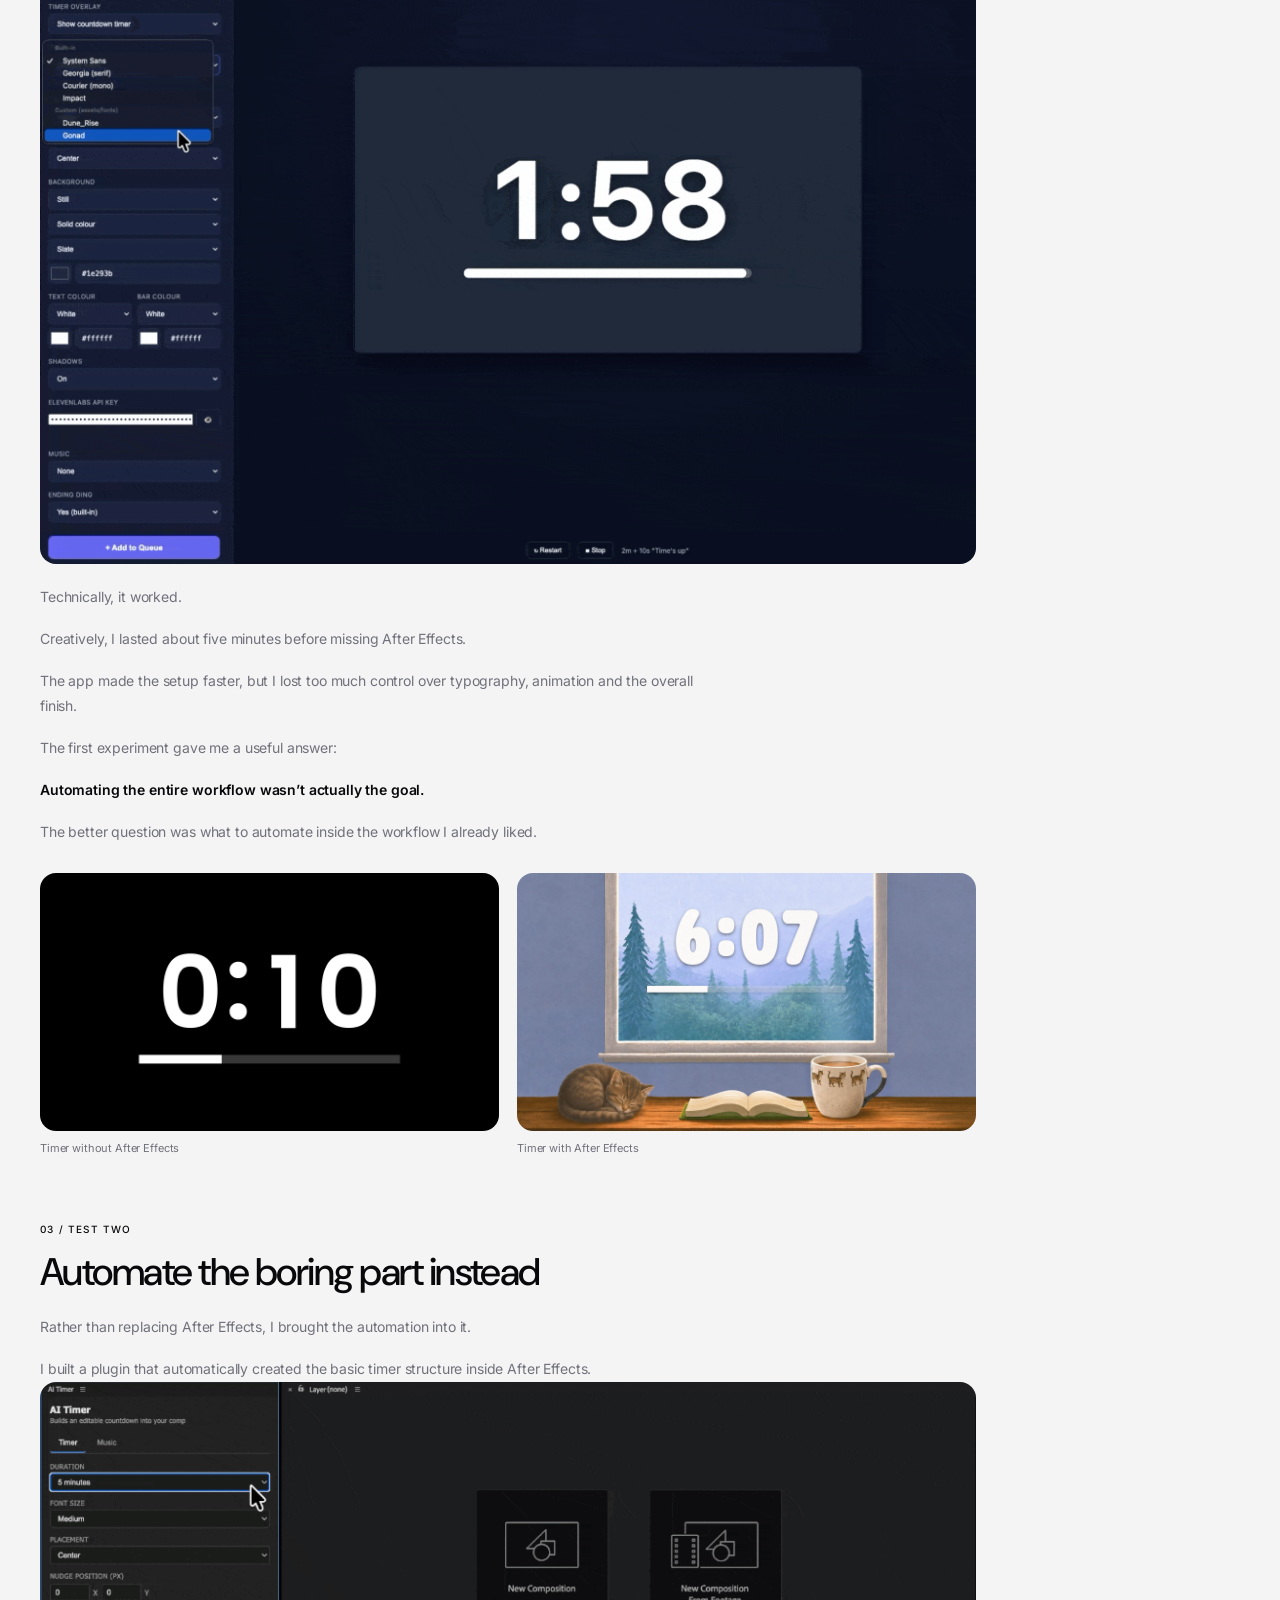
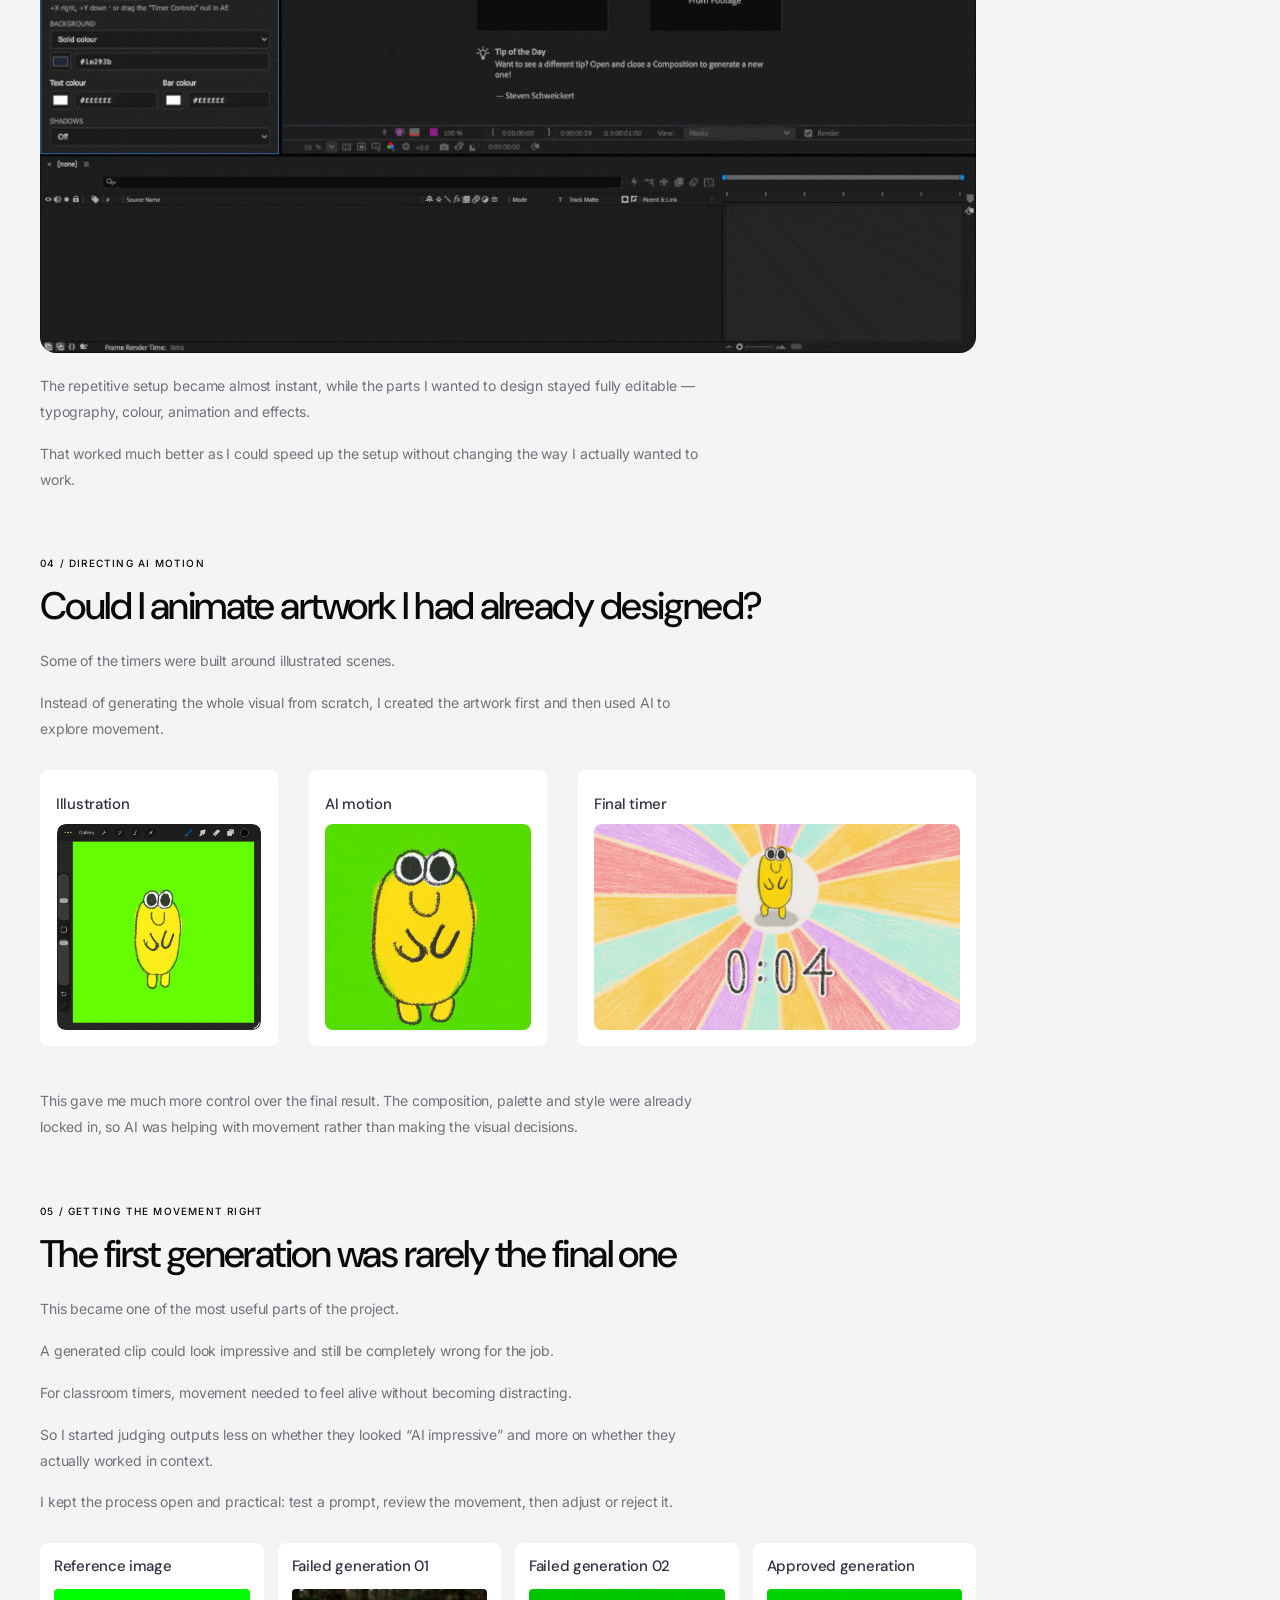
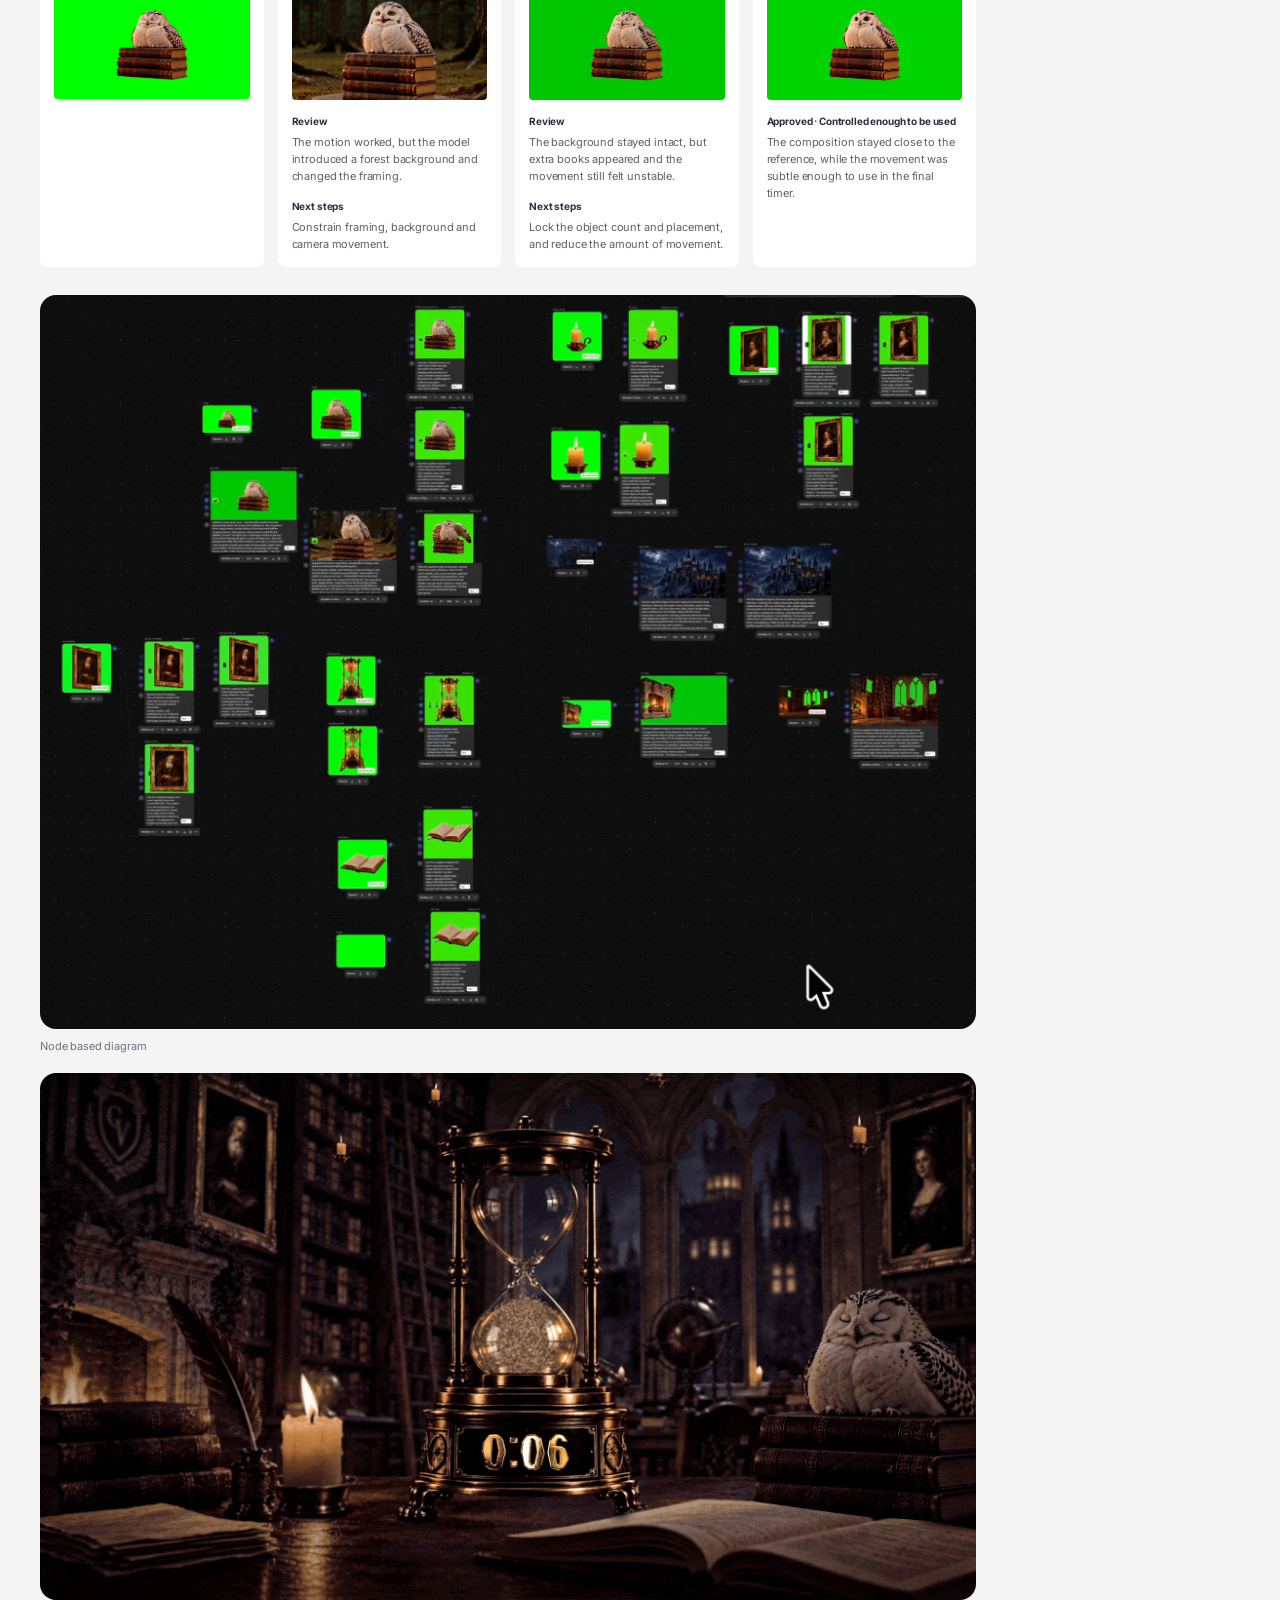
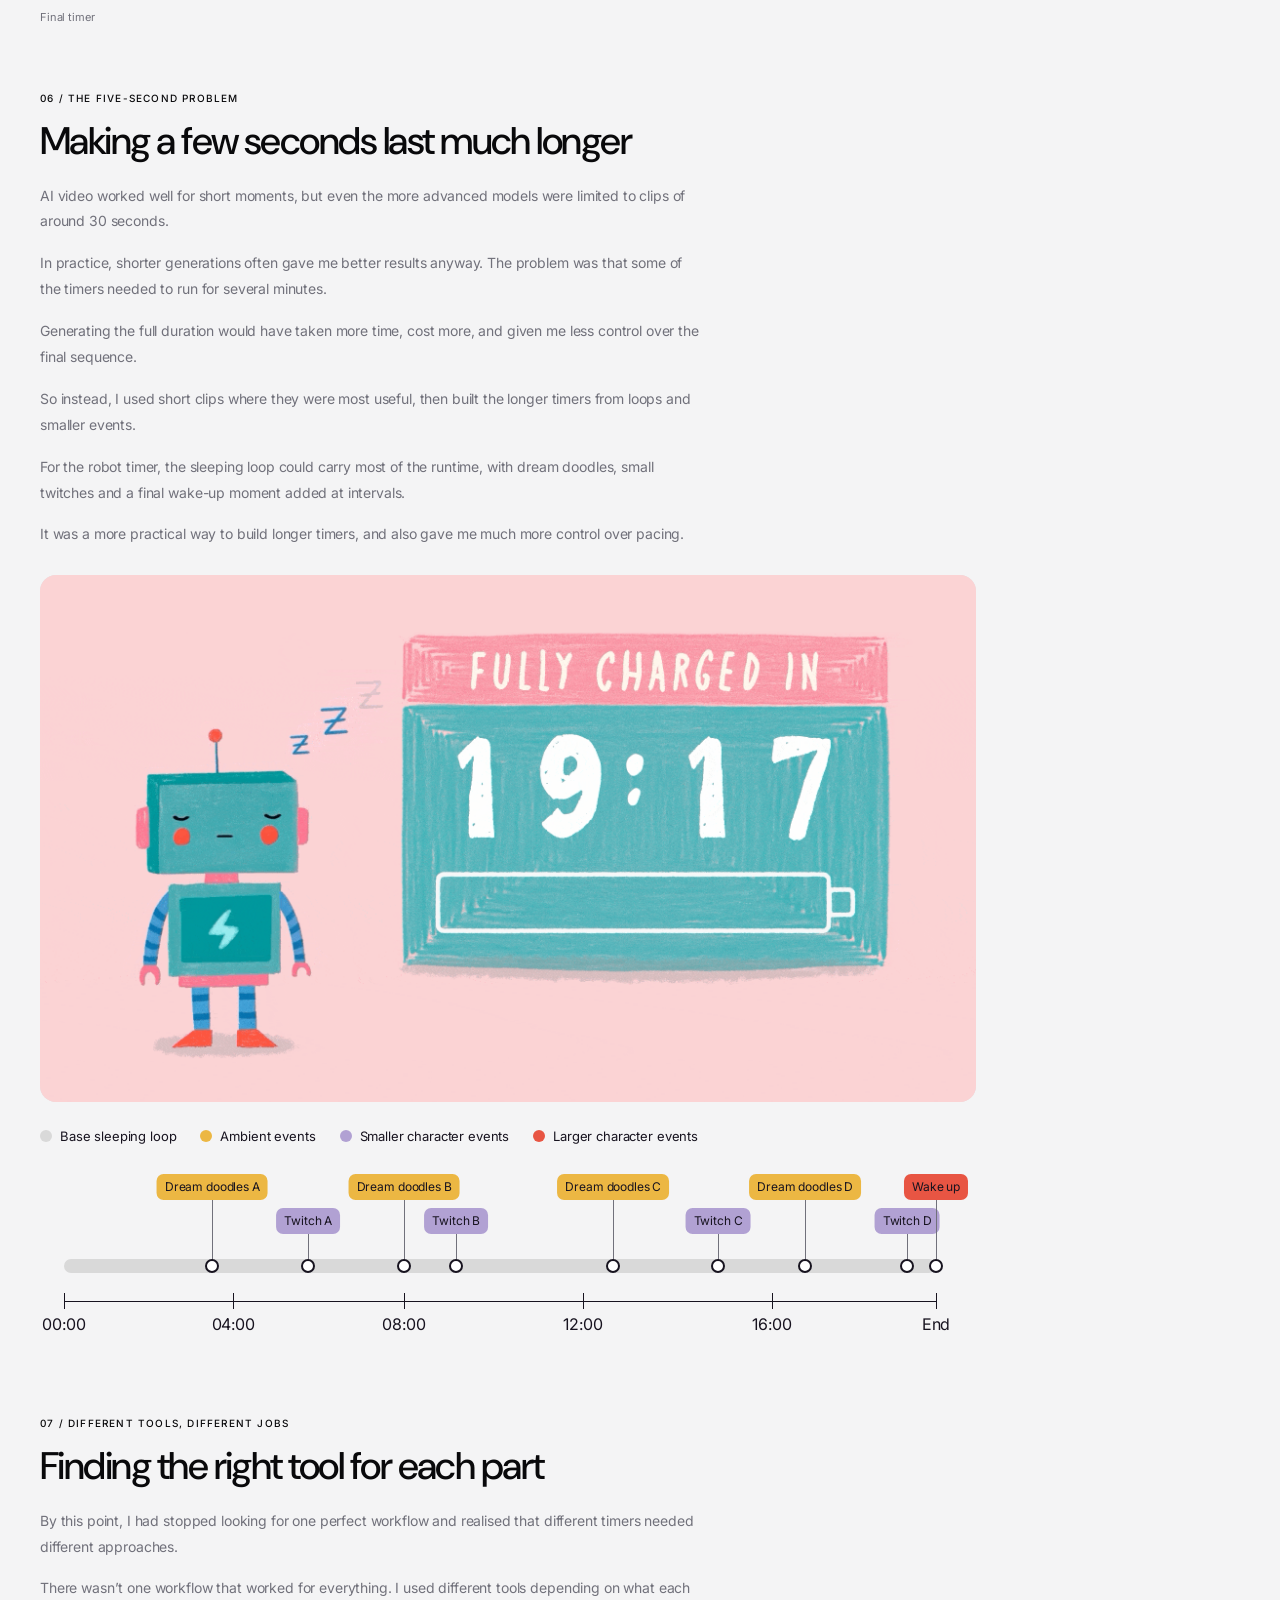
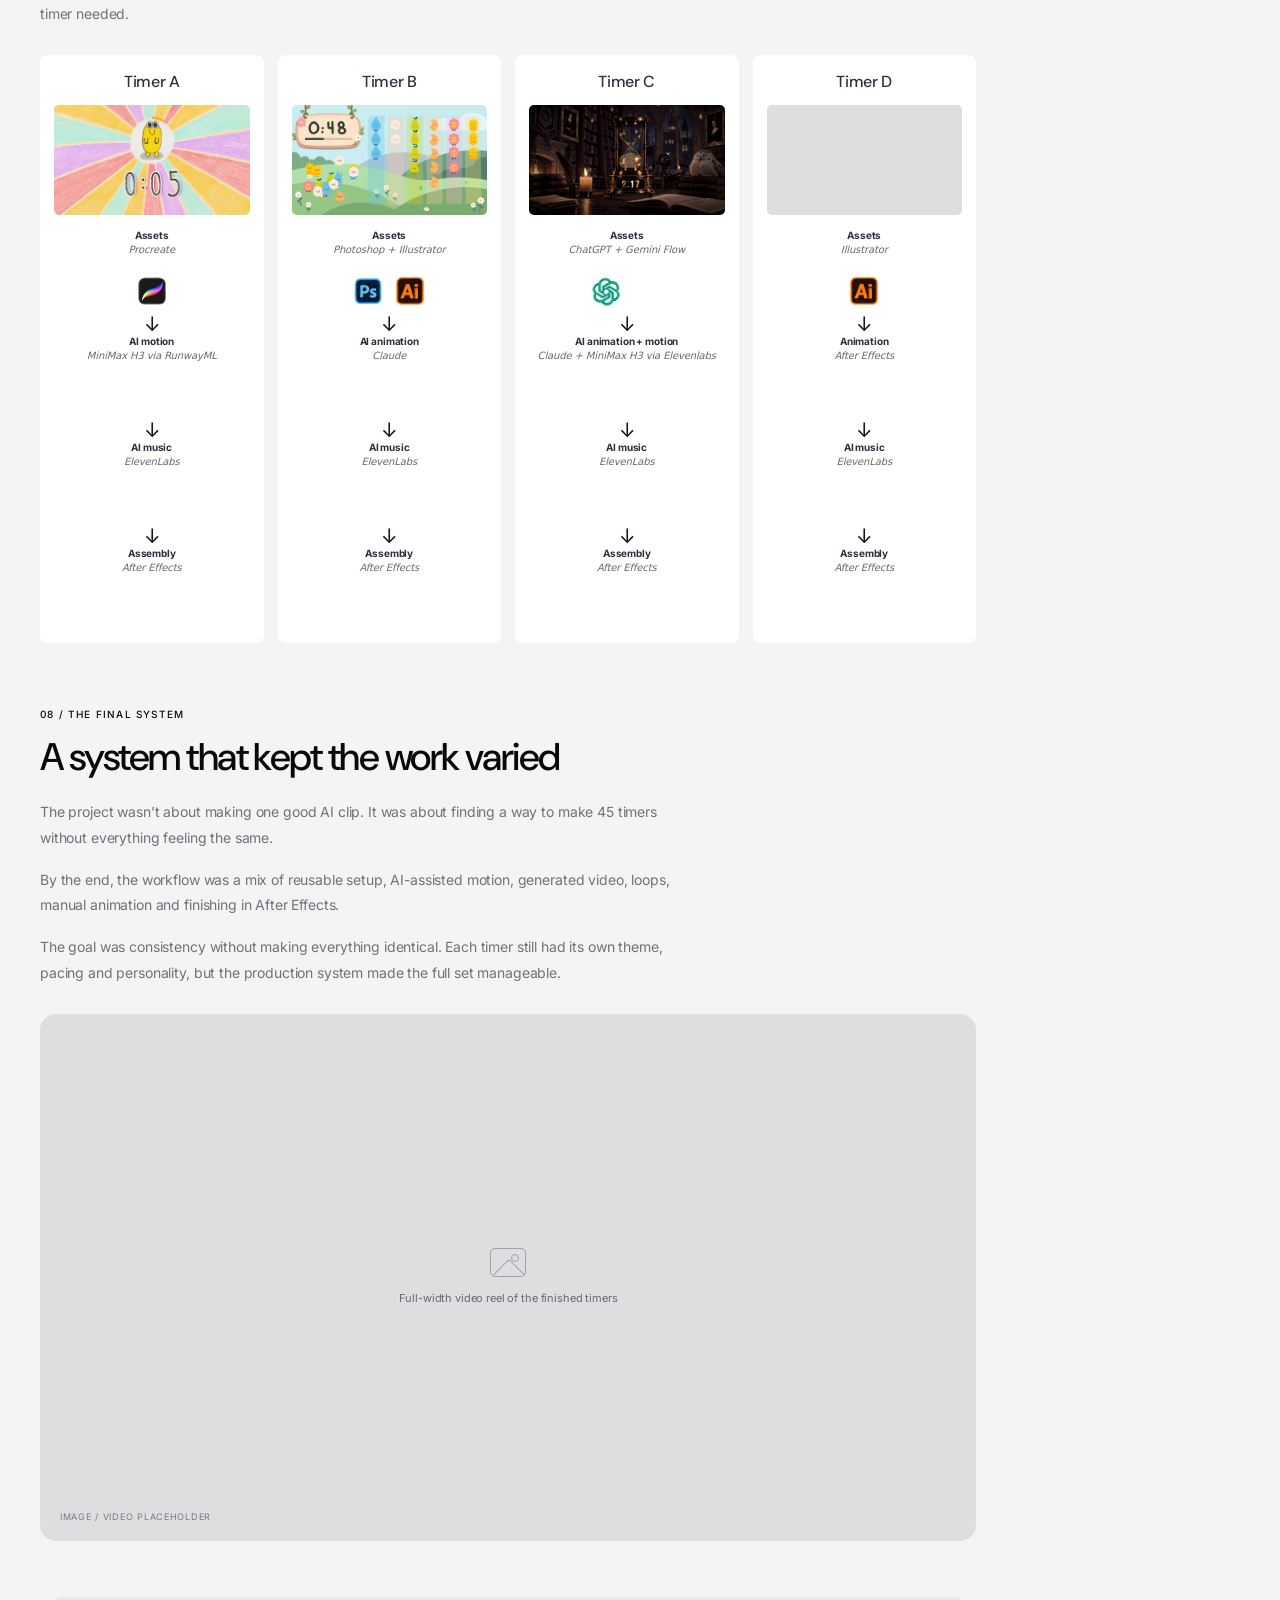
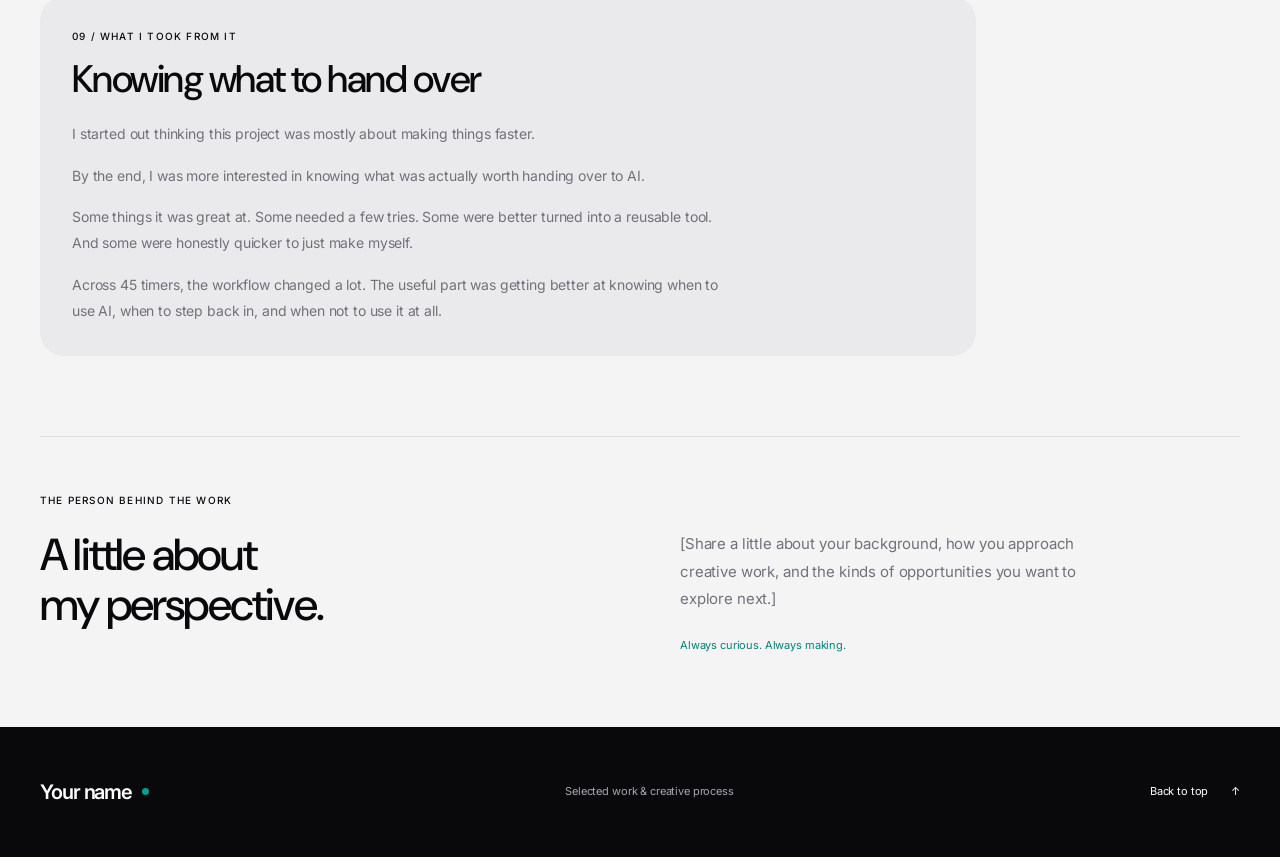
==== commit 54aaaa86: "Add featured story review and media assets" ====
--- a/index.html
+++ b/index.html
@@ -10,15 +10,15 @@
   <link rel="preconnect" href="https://fonts.gstatic.com" crossorigin>
   <link href="https://fonts.googleapis.com/css2?family=DM+Sans:wght@400;500;600&family=Inter:wght@400;500;600&display=swap" rel="stylesheet">
   <link rel="stylesheet" href="variables.css">
-  <link rel="stylesheet" href="styles.css">
-  <script src="content.js" defer></script>
-  <script src="app.js" defer></script>
+    <link rel="stylesheet" href="styles.css?v=20260921-timer-a-static">
+    <script src="content.js?v=20260921-minimax-h3" defer></script>
+    <script src="app.js?v=20260921-timer-a-static" defer></script>
 </head>
 <body>
   <a class="skip-link" href="#work">Skip to work</a>
   <header class="site-header"><div class="container header-inner">
     <a href="#top" class="wordmark" aria-label="Back to top"><span class="brand-mark" aria-hidden="true"><i></i><i></i><i></i></span><span id="site-name"></span></a>
-    <nav aria-label="Main navigation"><a href="#work">Selected work</a><a href="#process">Process</a><a href="#about">About</a></nav>
+    <nav aria-label="Main navigation"><a href="#work">Selected work</a><a href="#test-two">Process</a><a href="#about">About</a></nav>
     <span class="header-note" data-copy="headerNote">Independent perspective.</span>
   </div></header>
   <main id="top">
--- a/styles.css
+++ b/styles.css
@@ -68,6 +68,9 @@
 .project-heading{padding:30px 32px;background:white;border-radius:24px 24px 0 0}
 .project-heading .eyebrow{color:#008278}
 .project-heading h2{font-size:36px;margin-top:16px}
+.project-kicker{margin-top:12px;color:var(--color-ink);font-size:15px;line-height:1.6;max-width:680px;font-weight:600}
+.project-lead{margin-top:24px}
+.project-lead .media-slot{border-radius:12px}
 .project-summary{margin-top:14px;color:#71717b;max-width:650px;font-size:14px}
 .project-meta{display:grid;grid-template-columns:repeat(3,1fr);gap:20px;margin-top:28px;padding-top:20px;border-top:1px solid #ededee}
 .project-meta dt{font-size:9px;text-transform:uppercase;letter-spacing:.1em;color:#71717b}
@@ -76,8 +79,86 @@
 .story-section{padding-top:64px;scroll-margin-top:28px}
 .story-section h2{font-size:clamp(30px,3vw,40px);margin-top:14px}
 .story-section .story-copy{max-width:660px;color:#71717b;line-height:1.85;margin-top:20px}
+.story-copy>.inline-media{margin:28px 0}
+.story-copy>.inline-media .media-slot{border-radius:var(--radius-cards)}
+.story-copy>.inline-media .workflow-step img,.story-section>.inline-media.workflow-board .workflow-step img{object-fit:contain}
+.story-section>.inline-media.workflow-board{margin:28px 0}
 .story-section .media-group{display:grid;gap:18px;margin-top:28px}
+.media-group.stack{grid-template-columns:1fr}
 .media-group.pair{grid-template-columns:1fr 1fr}
+.media-group.triple{grid-template-columns:repeat(3,minmax(0,1fr))}
+.workflow-board{margin-top:28px;background:transparent;border-radius:0;overflow:visible}
+.workflow-title{padding:0 0 16px;color:#332d40;font-size:25px;line-height:1.2;font-weight:500}
+.workflow-steps{display:grid;grid-template-columns:repeat(5,minmax(0,1fr));gap:24px;padding:0 0 14px}
+.workflow-board[data-item-count="3"] .workflow-steps{grid-template-columns:minmax(0,1fr) minmax(0,1fr) minmax(0,2fr)}
+.workflow-board[data-item-count="3"] .workflow-step:nth-child(3) img{width:auto;max-width:100%;height:180px;object-fit:contain;align-self:center}
+.workflow-step{position:relative;min-width:0;min-height:208px;display:grid;grid-template-rows:auto 1fr;align-items:stretch;justify-items:center;padding:13px 12px 10px;background:#fff;border-radius:8px;color:#332d40;text-align:left}
+.workflow-step.has-next::after{display:none}
+.workflow-step-label{display:flex;align-items:center;justify-content:flex-start;width:100%;min-height:38px;margin:0;text-align:left;font-family:var(--font-dm-sans);font-size:15px;font-weight:500;line-height:1.3;letter-spacing:-.02em}
+.workflow-step img{display:block;width:100%;max-width:none;height:auto;object-fit:contain;margin:0 auto;align-self:center;border-radius:8px}
+.workflow-step-missing{background:#dedee1;color:#686872}
+.workflow-step-placeholder{display:grid;place-items:center;width:100%;height:180px;min-height:180px;font-size:10px;color:#686872;border-radius:8px}
+.workflow-footer{width:100%;padding:8px 16px 10px;background:#339ec7;color:#fff;text-align:center;font-size:15px;line-height:1.3;border-radius:8px}
+.workflow-board[data-tested-count="4"] .workflow-footer{width:calc(80% - 5px)}
+
+/* The final timer keeps its native 16:9 framing while filling its wider card. */
+.story-section>.inline-media.workflow-board[data-item-count="3"] .workflow-step:nth-child(3) img{width:auto;max-width:100%;height:206px;object-fit:contain;align-self:center}
+.story-section>.inline-media.workflow-board .workflow-step{padding:16px}
+.story-section>.inline-media.workflow-board .workflow-step img{margin-inline:0}
+.story-section>.inline-media.workflow-board .workflow-step img{width:auto;max-width:100%;height:206px;object-fit:contain}
+.story-section>.inline-media.workflow-board .workflow-step-placeholder{height:206px;min-height:206px}
+@media(min-width:1200px){
+.story-section>.inline-media.workflow-board[data-item-count="3"] .workflow-steps{grid-template-columns:238px 238px 398px;justify-content:space-between}
+}
+.comparison-board,.tool-systems-board,.timeline-board{margin-top:28px;background:#17131f;border-radius:16px;overflow:hidden;padding:14px}
+.comparison-board{background:transparent;border-radius:0;overflow:visible;padding:0}
+.comparison-grid{display:grid;grid-template-columns:repeat(4,minmax(0,1fr));gap:14px}
+.comparison-card{min-width:0;background:#fff;border-radius:8px;padding:14px;color:#332d40}
+.comparison-card-title{font-family:var(--font-dm-sans);font-size:15px;line-height:1.3;font-weight:500}
+.comparison-card .media-slot{margin-top:12px;border-radius:4px}
+.comparison-note{margin-top:14px;font-size:11px;line-height:1.55}
+.comparison-note strong{display:block;font-size:10px;margin-bottom:4px}
+.comparison-note p{color:#5f5f68}
+.timeline-board{padding:0;background:transparent;border-radius:0;overflow:visible;color:var(--color-ink)}
+.timeline-title{color:var(--color-ink);font-size:22px;line-height:1.25;font-weight:500;margin-bottom:14px}
+.timeline-visual .media-slot{border-radius:var(--radius-cards)}
+.timeline-legend{display:flex;flex-wrap:wrap;gap:12px 24px;list-style:none;margin:24px 0 0;padding:0;color:#17131f;font-size:13px}
+.timeline-legend li{display:flex;align-items:center;gap:8px}
+.timeline-swatch{width:12px;height:12px;border-radius:50%;background:#d9d9d9;flex:none}
+.timeline-swatch.dream{background:#ecb743}
+.timeline-swatch.twitch{background:#b1a1d3}
+.timeline-swatch.wake{background:#e85543}
+.timeline-track{overflow-x:auto;margin-top:12px}
+.timeline-track:focus-visible{outline:2px solid var(--color-lottie-teal);outline-offset:4px;border-radius:4px}
+.timeline-canvas{min-width:780px;padding:100px 40px 16px 24px}
+.timeline-canvas:has(.timeline-axis){padding-bottom:50px}
+.timeline-line{height:14px;border-radius:14px;background:#d9d9d9;position:relative}
+.timeline-event{position:absolute;left:var(--event-position);top:50%;width:0;height:0;--label-offset:66px}
+.timeline-event::before{content:'';position:absolute;bottom:0;left:0;width:1px;height:var(--label-offset);background:#71717b}
+.timeline-event::after{content:'';position:absolute;left:0;top:0;transform:translate(-50%,-50%);width:10px;height:10px;border-radius:50%;background:#fff;border:2px solid #17131f}
+.timeline-event-label{position:absolute;left:0;bottom:var(--label-offset);transform:translateX(-50%);white-space:nowrap;padding:5px 8px;border-radius:7px;color:#17131f;font-size:12px;line-height:1.3}
+.timeline-event.dream .timeline-event-label{background:#ecb743}
+.timeline-event.twitch{--label-offset:32px}
+.timeline-event.twitch .timeline-event-label{background:#b1a1d3}
+.timeline-event.wake .timeline-event-label{background:#e85543}
+.timeline-axis{position:relative;margin-top:28px;height:1px;background:#17131f;color:#17131f}
+.timeline-tick{position:absolute;left:var(--tick-position);top:0}
+.timeline-tick::before{content:'';position:absolute;left:0;top:-8px;width:1px;height:16px;background:currentColor}
+.timeline-tick-label{position:absolute;left:0;top:14px;transform:translateX(-50%);font-size:16px;line-height:1.2;white-space:nowrap}
+.timeline-labels{display:flex;justify-content:space-between;margin-top:10px;color:#332d40;font-size:12px}
+.tool-systems-board{padding:0;background:transparent;border-radius:0;overflow:visible}
+.tool-systems-grid{display:grid;grid-template-columns:repeat(4,minmax(0,1fr));gap:14px}
+.tool-system-card{min-width:0;background:#fff;border-radius:8px;padding:14px;color:#332d40}
+.tool-system-title{text-align:center;font-size:16px;margin-bottom:10px}
+.tool-system-card>.media-slot{border-radius:5px}
+.tool-chain{display:grid;grid-template-rows:repeat(3,82px 24px) 82px;justify-items:center;align-items:start;margin-top:14px}
+.tool-chain-step{display:grid;grid-template-rows:auto 25px 38px;justify-items:center;align-content:start;text-align:center;gap:3px;width:100%}
+.tool-chain-label{font-size:10px;line-height:1.25}
+.tool-chain-sublabel{font-size:10px;font-style:italic;color:#686872;line-height:1.25}
+.tool-icons{display:flex;align-items:center;justify-content:center;gap:6px;min-height:38px}
+.tool-icons img{width:36px;height:36px;object-fit:contain}
+.tool-text{font-size:10px;color:#686872}
+.tool-chain-arrow{margin:3px 0;color:#17131f;font-size:20px;line-height:1}
 .story-section:last-child{background:#eaeaec;border-radius:24px;margin-top:56px;padding:32px}
 .media-slot{position:relative;display:grid;place-items:center;overflow:hidden;isolation:isolate;aspect-ratio:var(--media-ratio,16/9);background:#dedee1;border-radius:var(--radius-cards);width:100%;min-width:0}
 .placeholder-inner{display:flex;flex-direction:column;align-items:center;text-align:center;gap:13px;padding:20px;color:#686872}
@@ -165,6 +246,8 @@
 .section-heading h2{font-size:34px}
 .project-heading{padding:24px 20px}
 .project-heading h2{font-size:30px}
+.project-kicker{font-size:14px}
+.project-lead{margin-top:20px}
 .project-meta{gap:10px}
 .project-meta dd{font-size:11px}
 .project-meta dt{font-size:8px}
@@ -172,6 +255,19 @@
 .story-section .story-copy{font-size:14px}
 .story-section .media-group{gap:12px}
 .media-group.pair{grid-template-columns:1fr}
+.media-group.triple{grid-template-columns:1fr}
+.workflow-board{border-radius:0}
+.workflow-title{padding:0 0 14px;font-size:22px}
+.workflow-steps{display:flex;overflow-x:auto;gap:26px;padding:0 0 12px;scroll-snap-type:x proximity}
+.workflow-step{flex:0 0 164px;min-height:190px;scroll-snap-align:start}
+.workflow-step.has-next::after{right:-19px;font-size:20px}
+.workflow-step-label{font-size:14px}
+.workflow-footer{font-size:13px}
+.workflow-board[data-tested-count="4"] .workflow-footer{width:80%}
+.workflow-step-placeholder{height:150px;min-height:150px}
+.story-section>.inline-media.workflow-board .workflow-step img{width:auto;max-width:100%;height:150px}
+.story-section>.inline-media.workflow-board .workflow-step-placeholder{height:150px;min-height:150px}
+.story-section>.inline-media.workflow-board[data-item-count="3"] .workflow-step:nth-child(3) img{height:150px}
 .story-section:last-child{padding:24px;margin-top:40px}
 .about-section{margin-top:48px;padding-block:36px 44px}
 .about-grid{grid-template-columns:1fr;gap:22px}
@@ -197,3 +293,17 @@
 @media(max-width:600px){.section-heading>p{max-width:none}
 }
 
+@media(max-width:760px){
+.comparison-board{border-radius:14px;padding:10px}
+.comparison-grid,.tool-systems-grid{display:flex;overflow-x:auto;gap:10px;padding-bottom:2px;scroll-snap-type:x proximity}
+.comparison-card,.tool-system-card{flex:0 0 235px;scroll-snap-align:start}
+}
+
+
+.project-summary p,.story-copy p{white-space:pre-line}
+.project-summary p+p,.story-copy p+p{margin-top:16px}
+.project-summary strong,.story-copy strong{font-weight:600;color:var(--color-ink)}
+
+.story-copy h3{font-size:24px;line-height:1.3;color:var(--color-ink);margin-top:36px}
+.story-copy h3:first-child{margin-top:0}
+.story-copy h3+p{margin-top:16px}
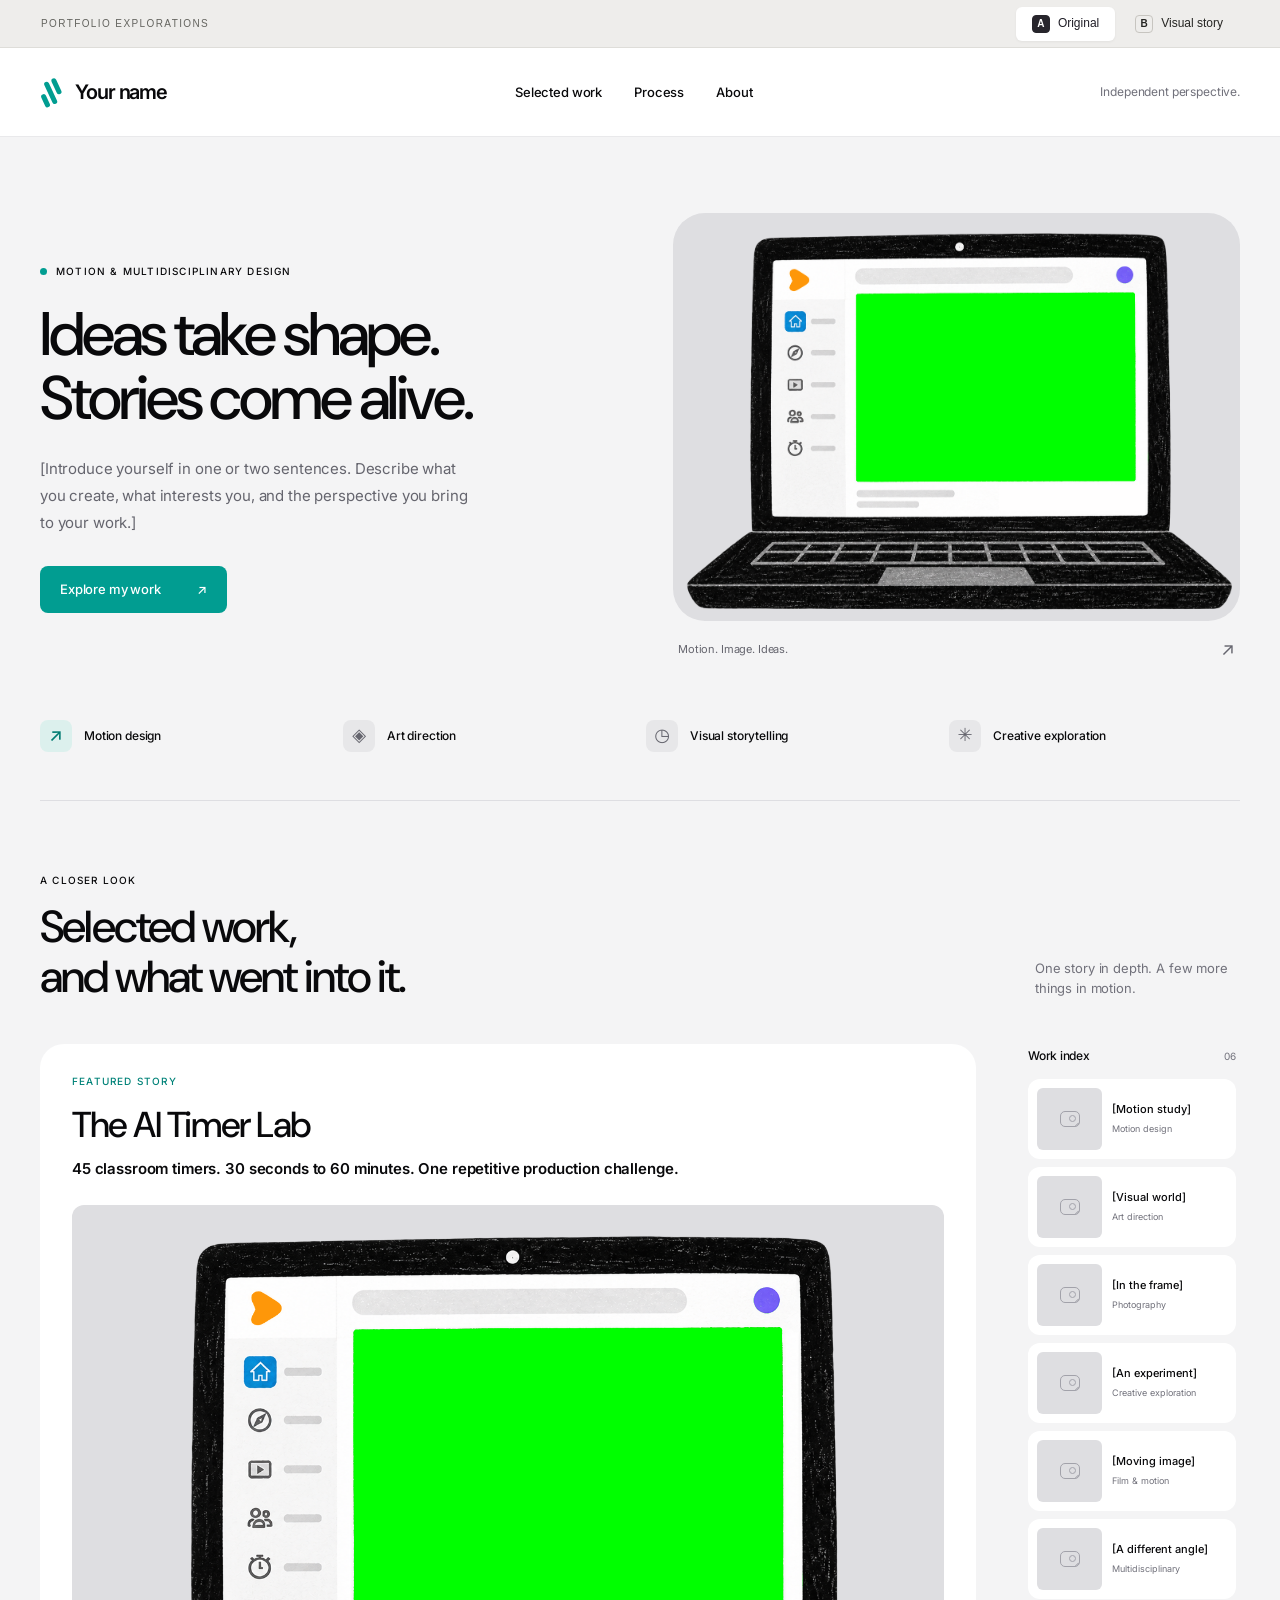
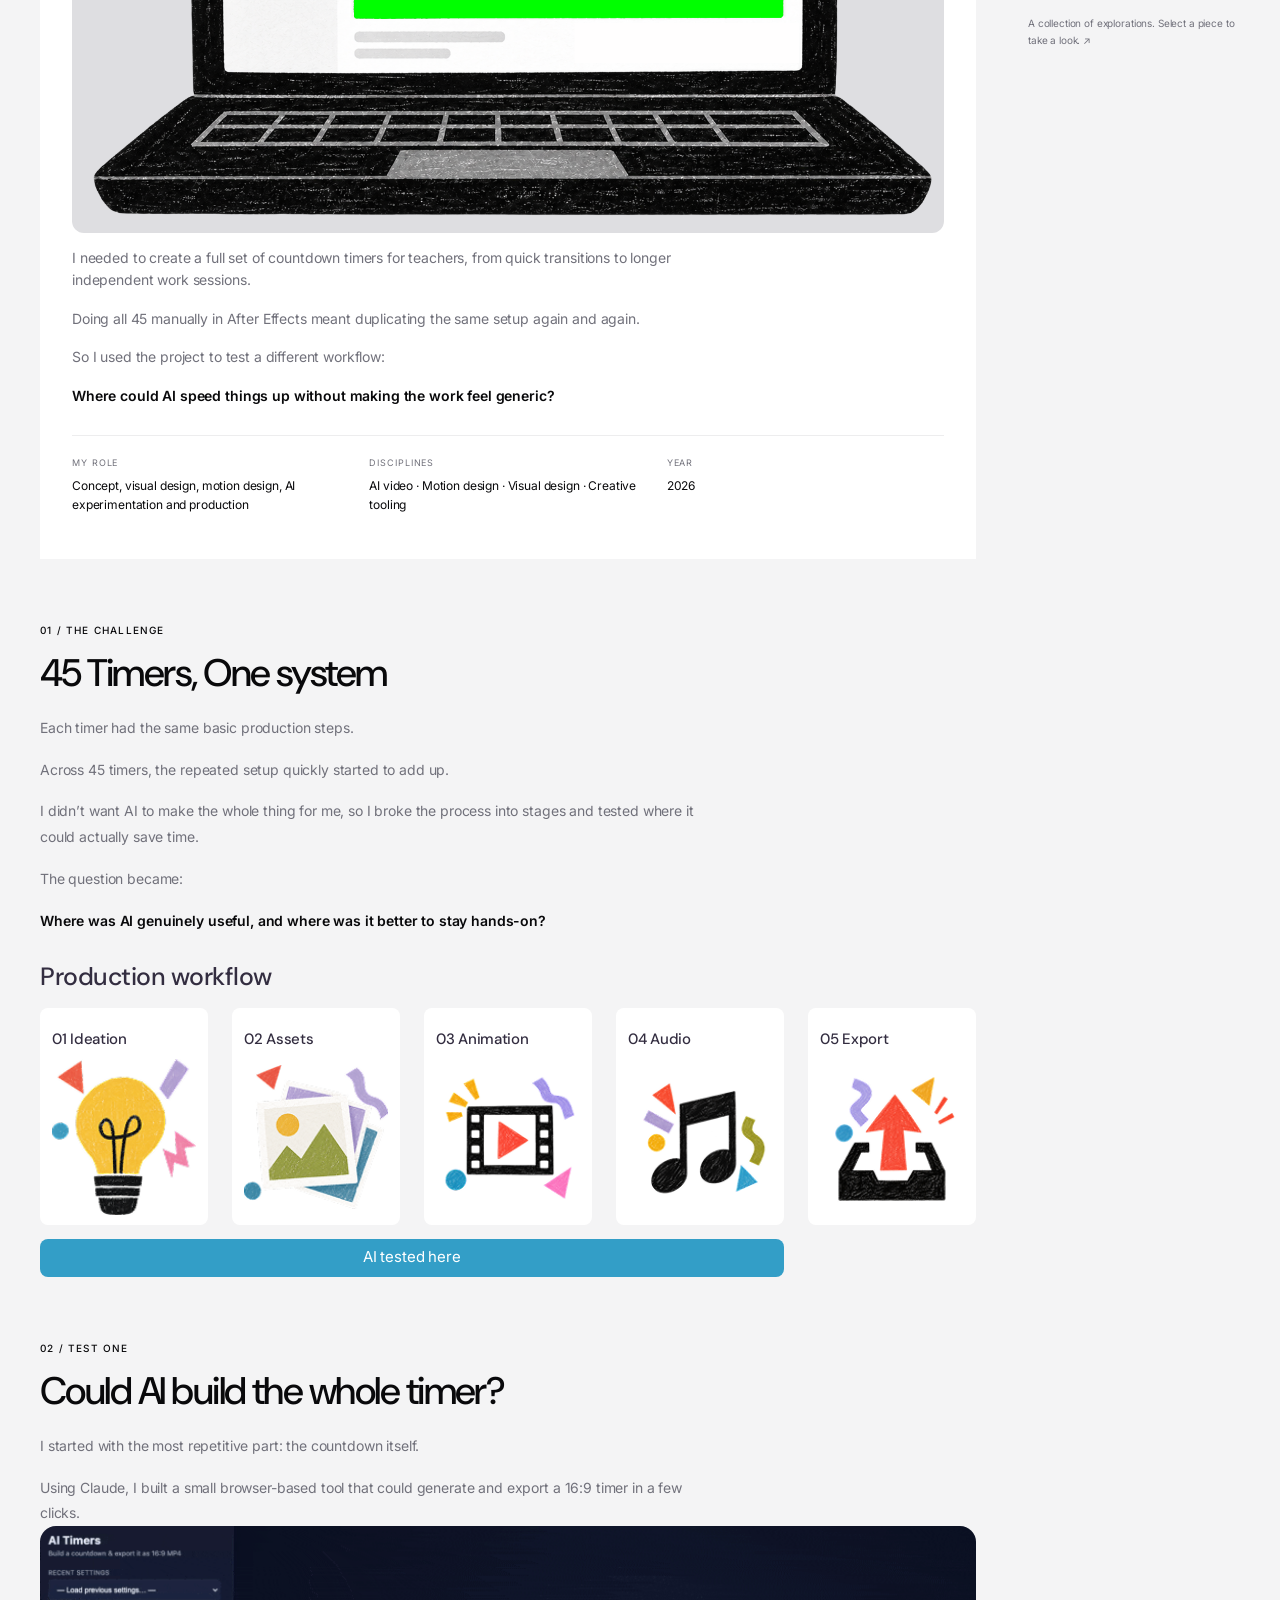
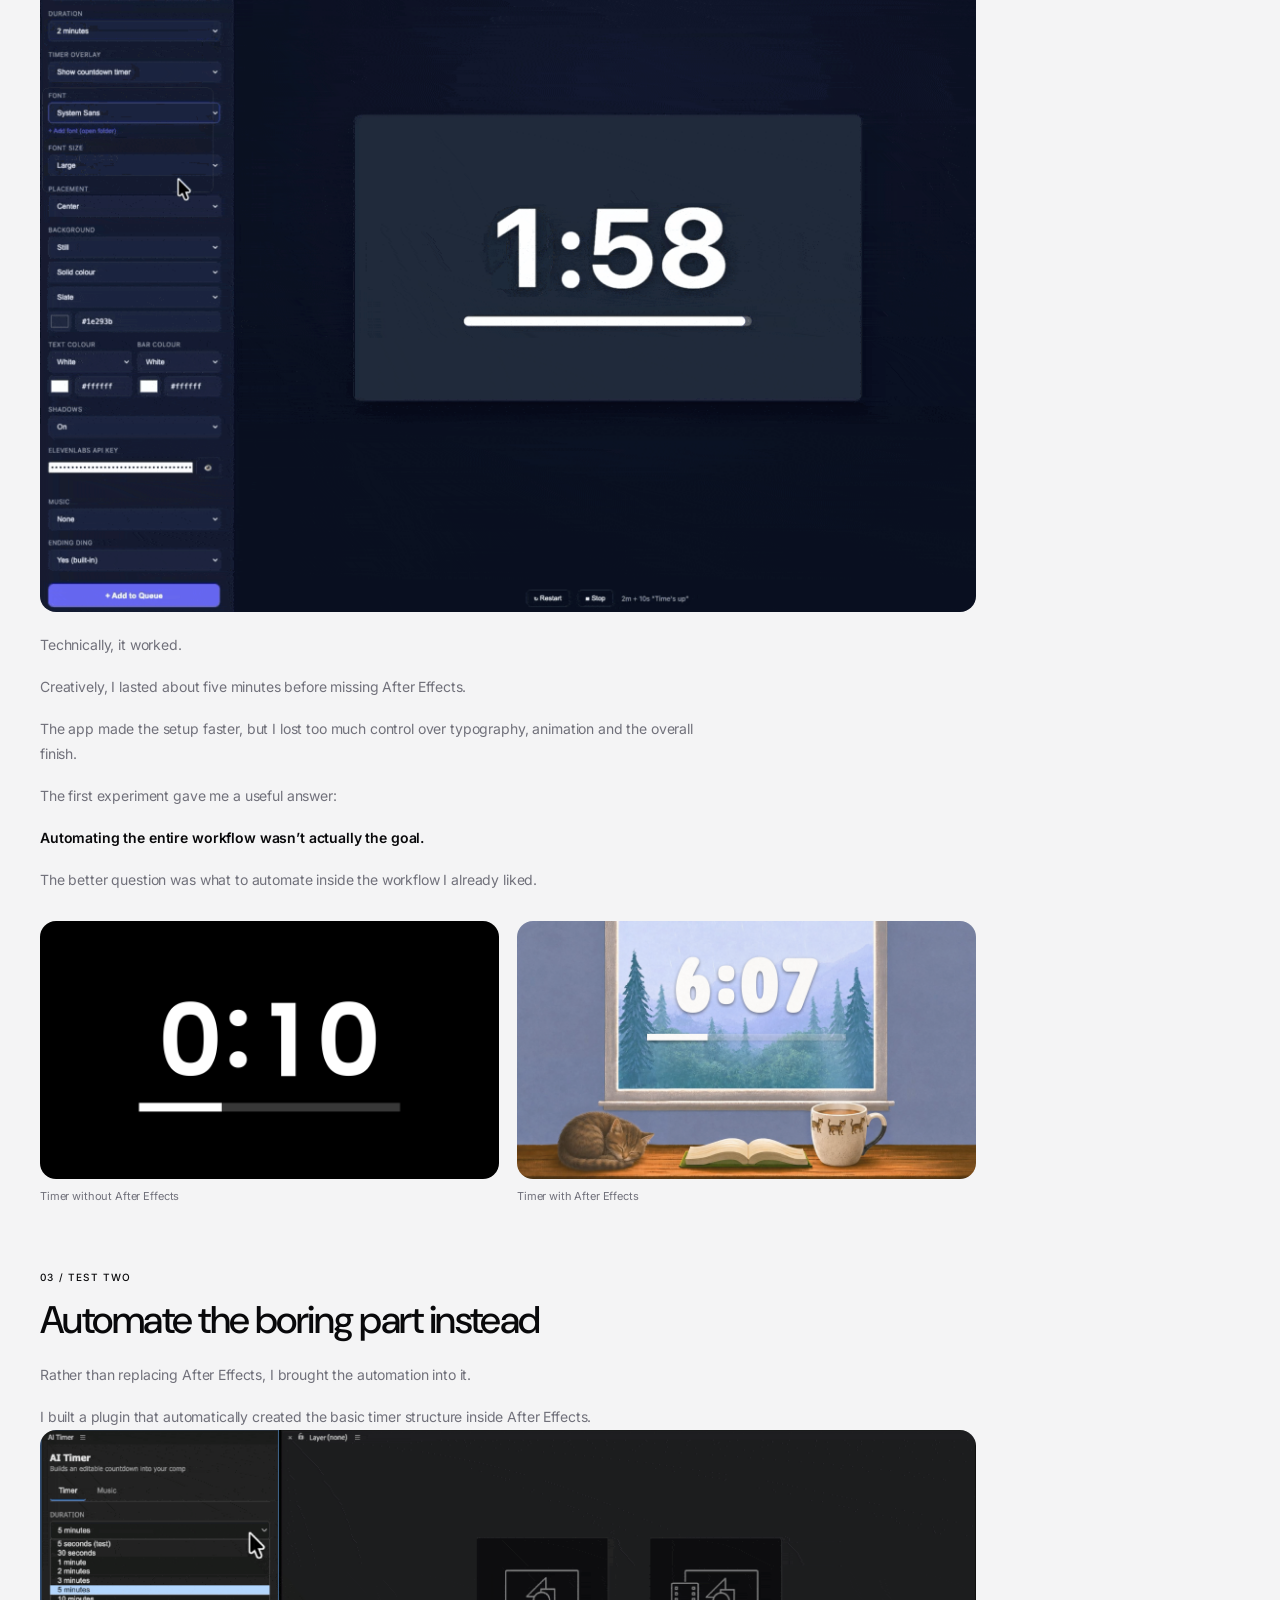
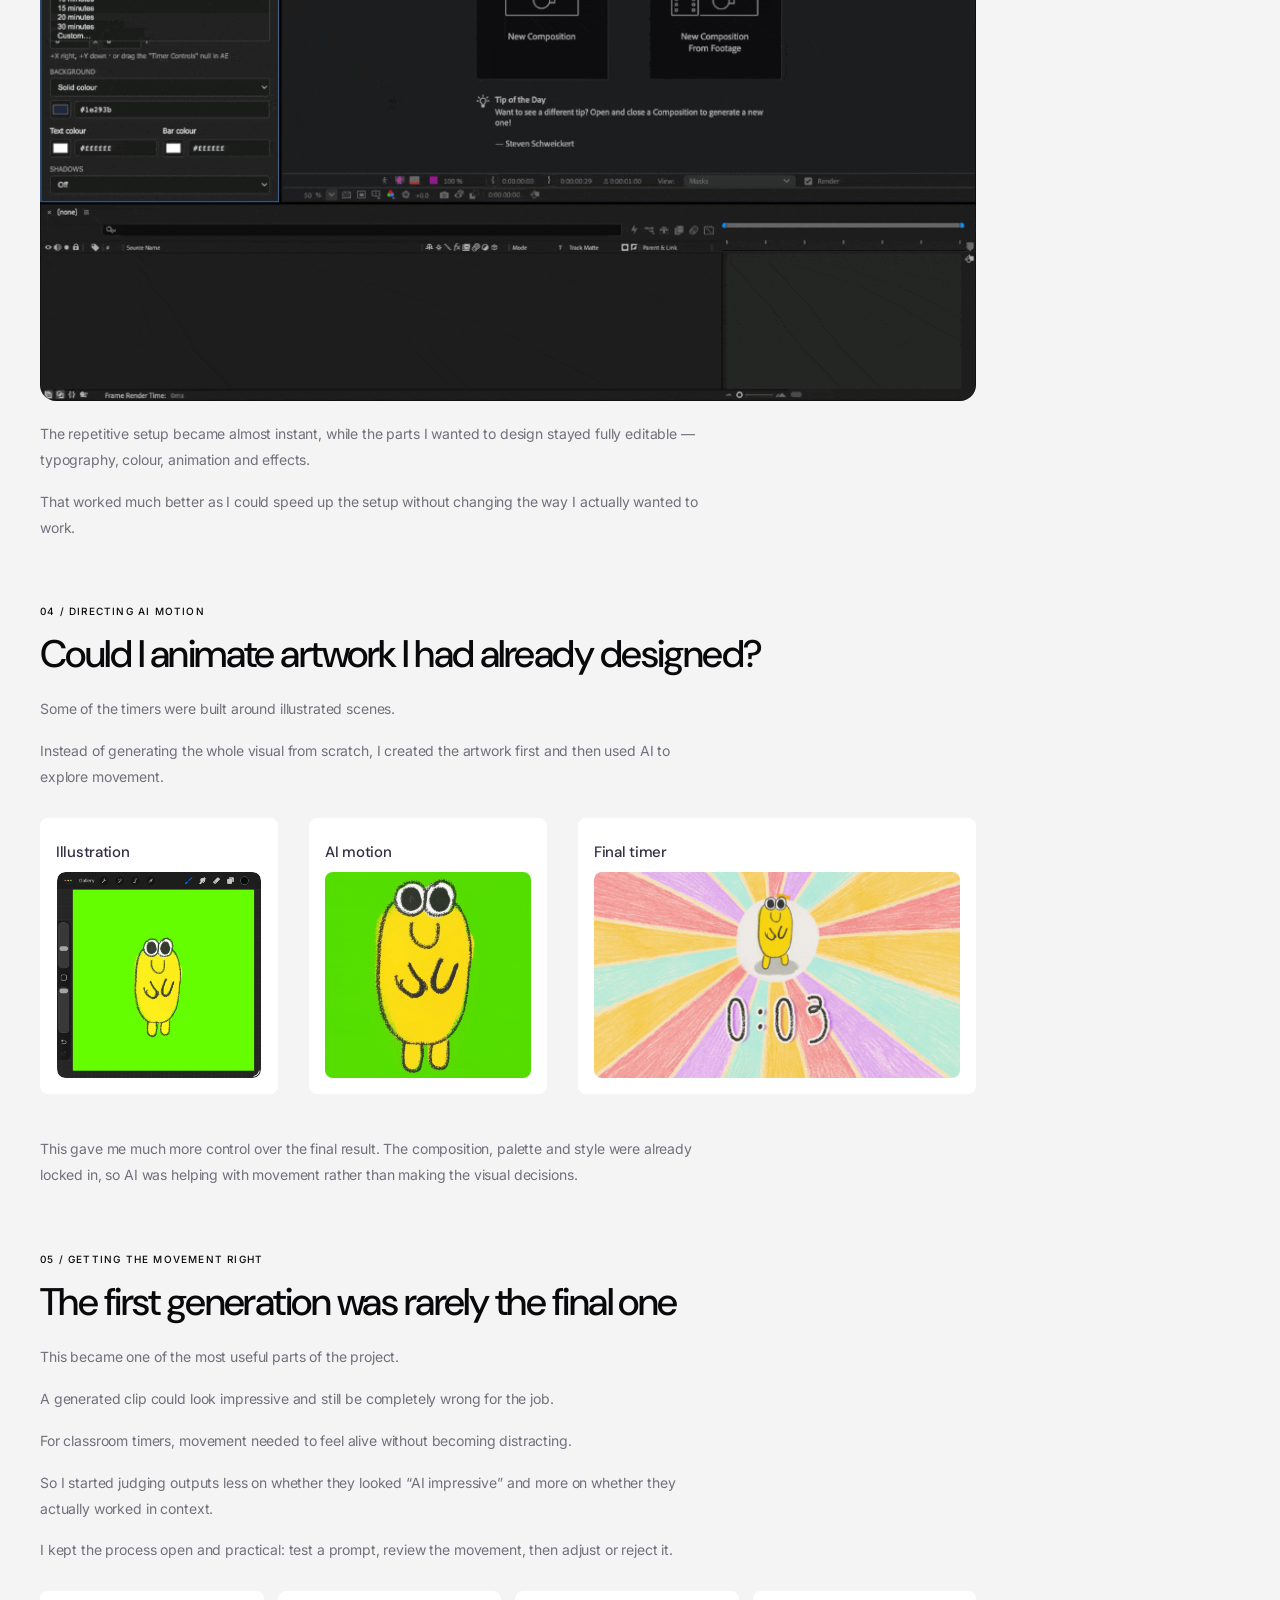
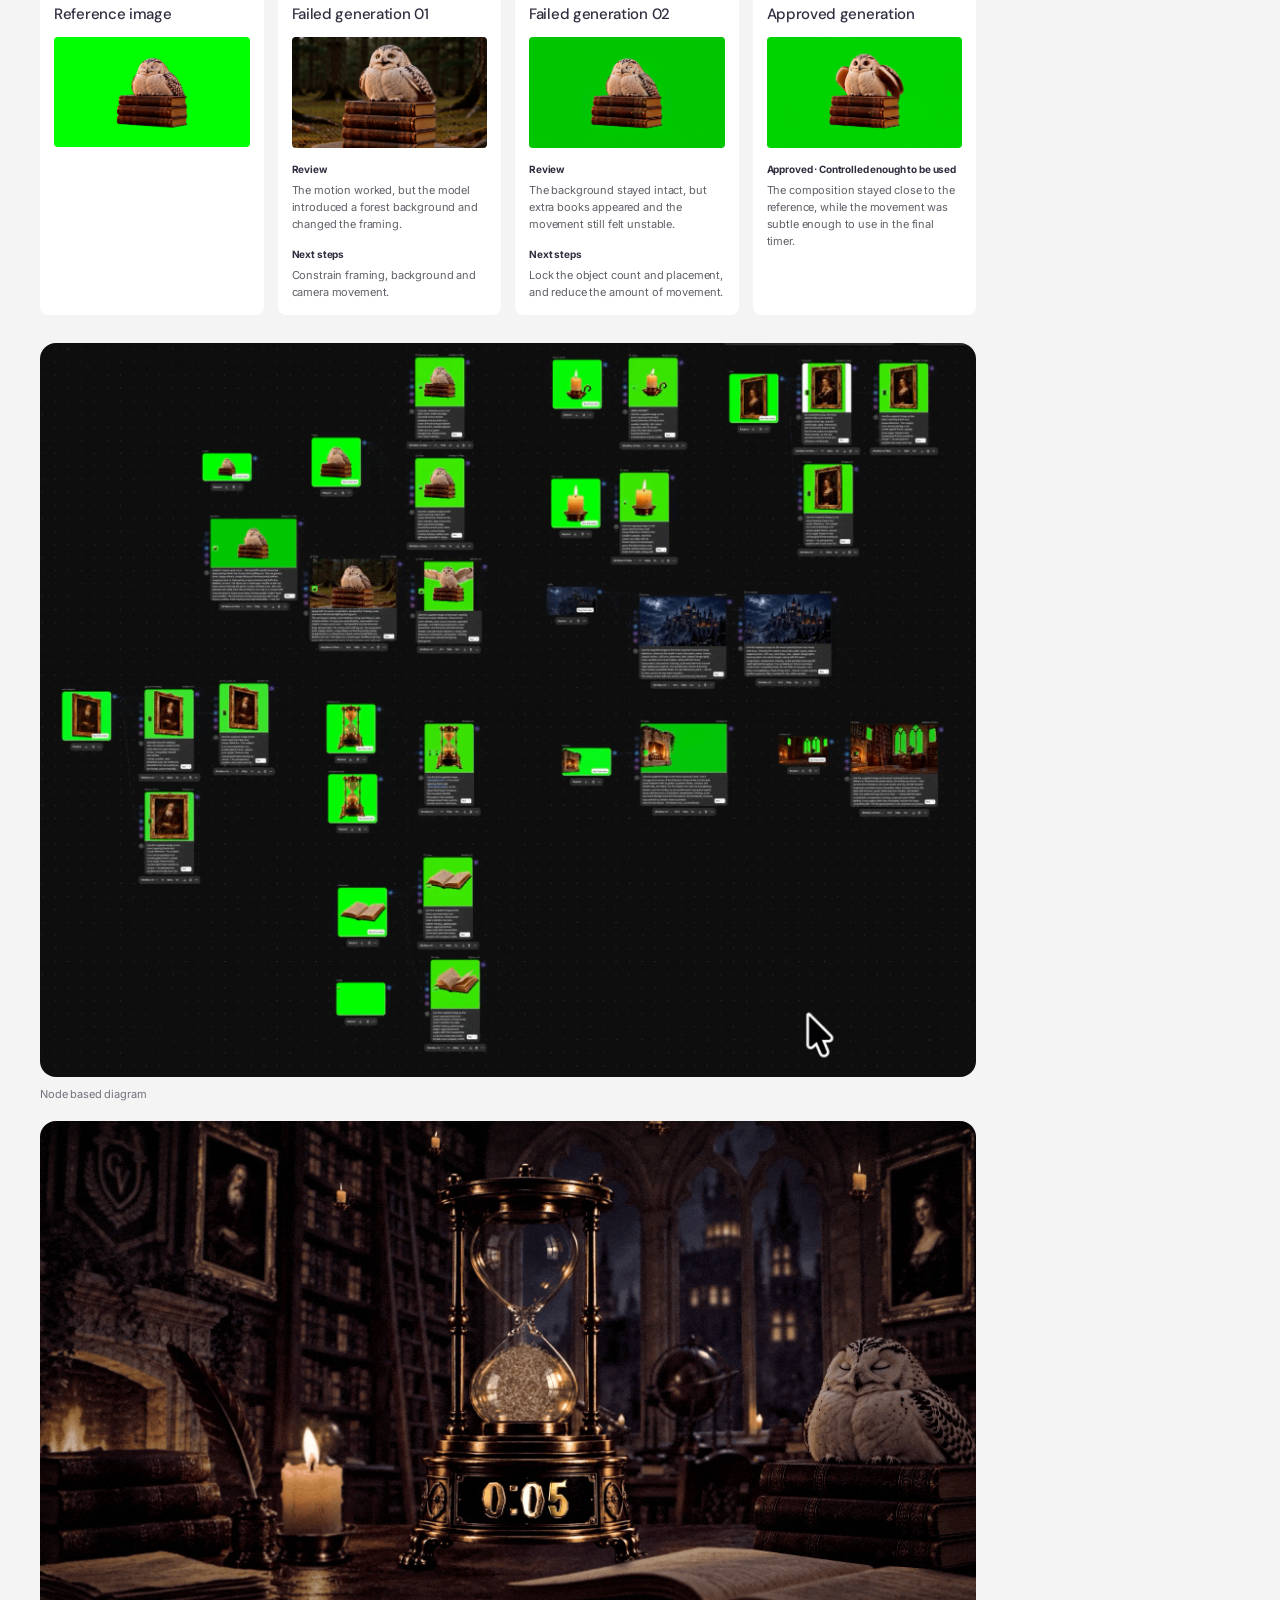
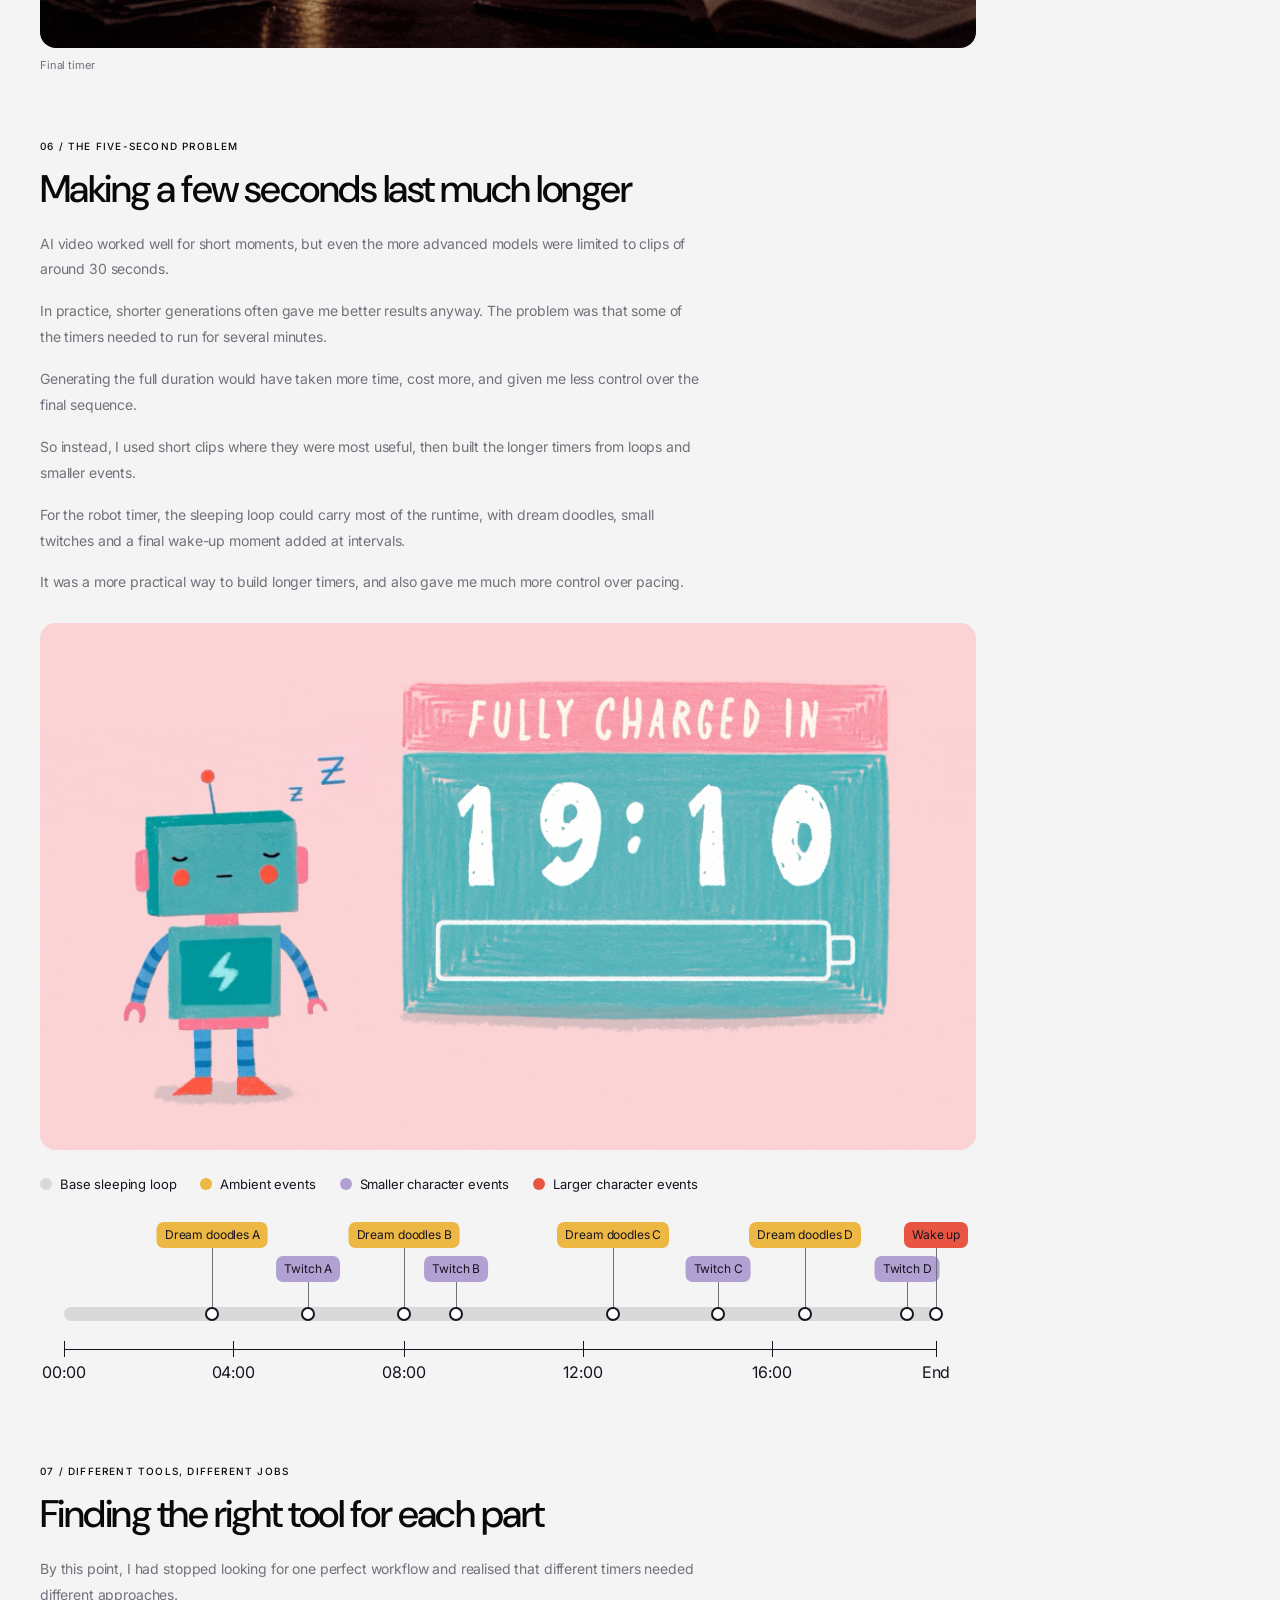
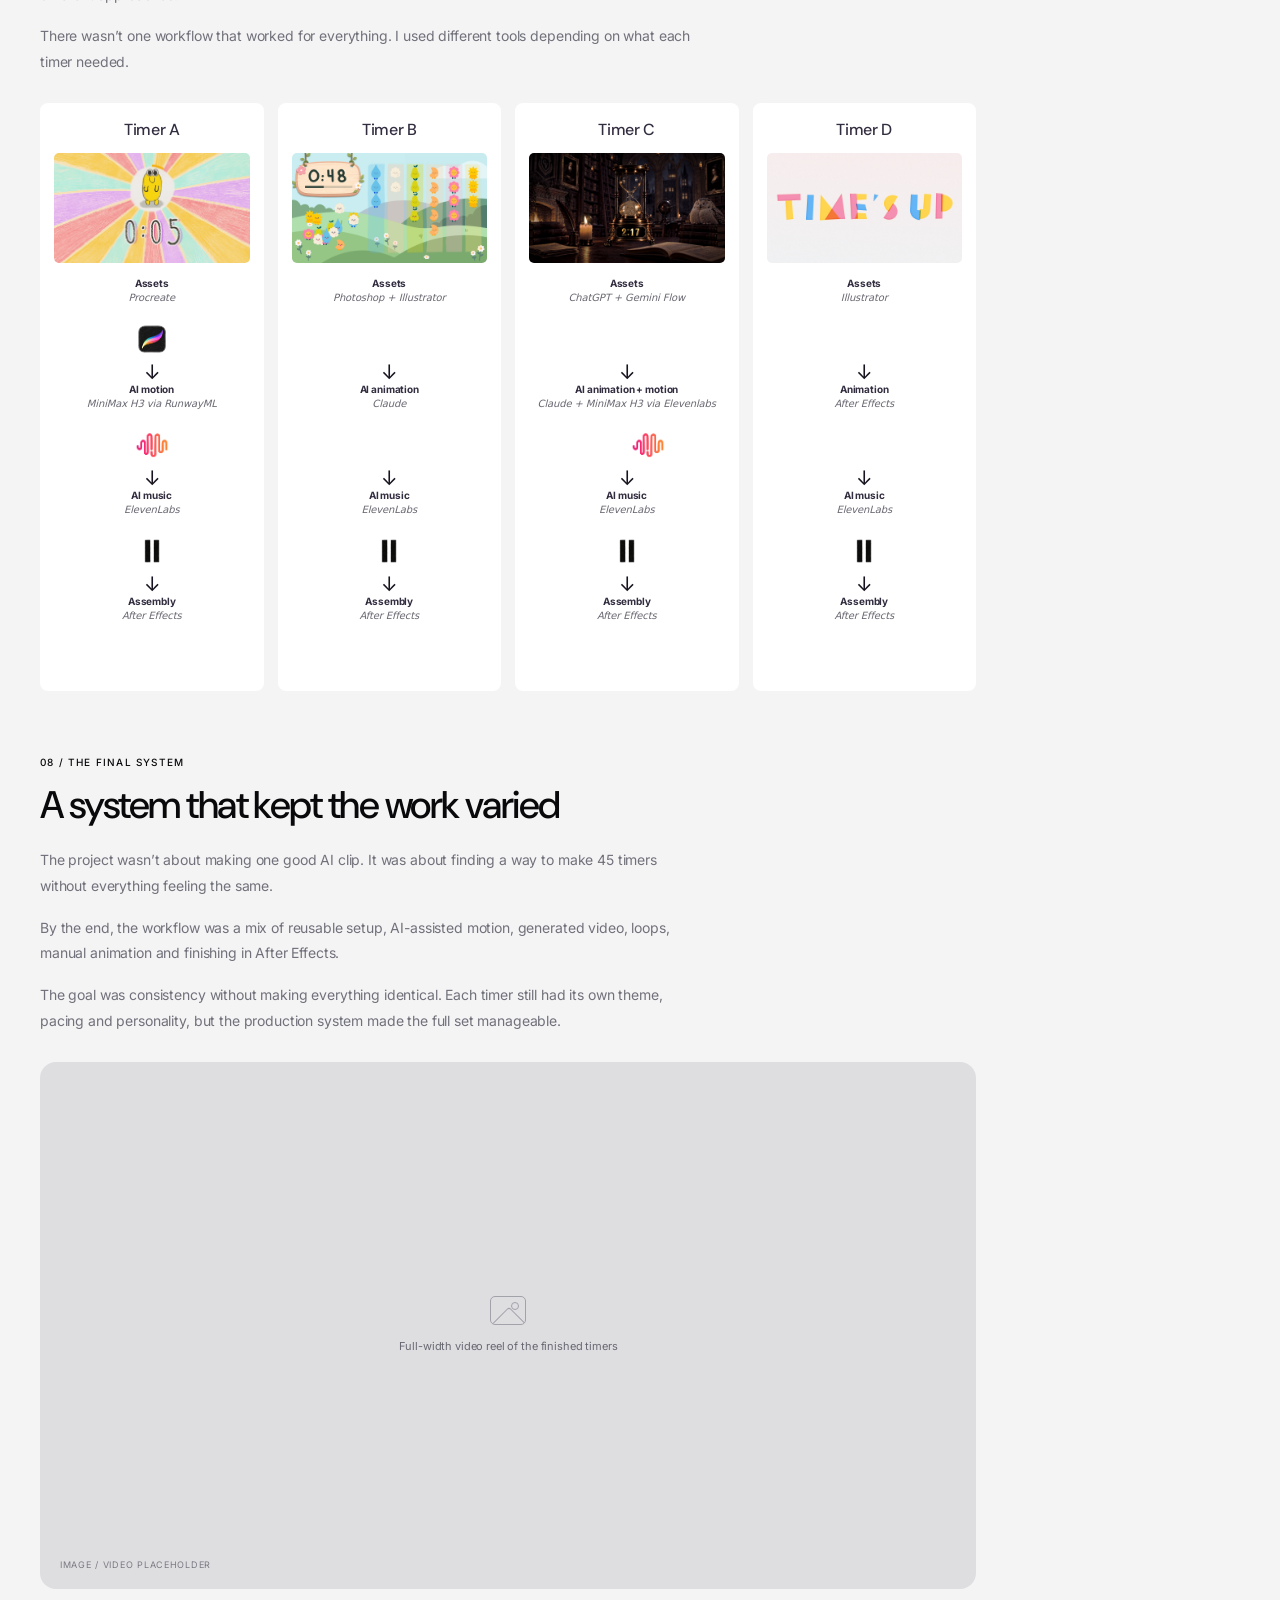
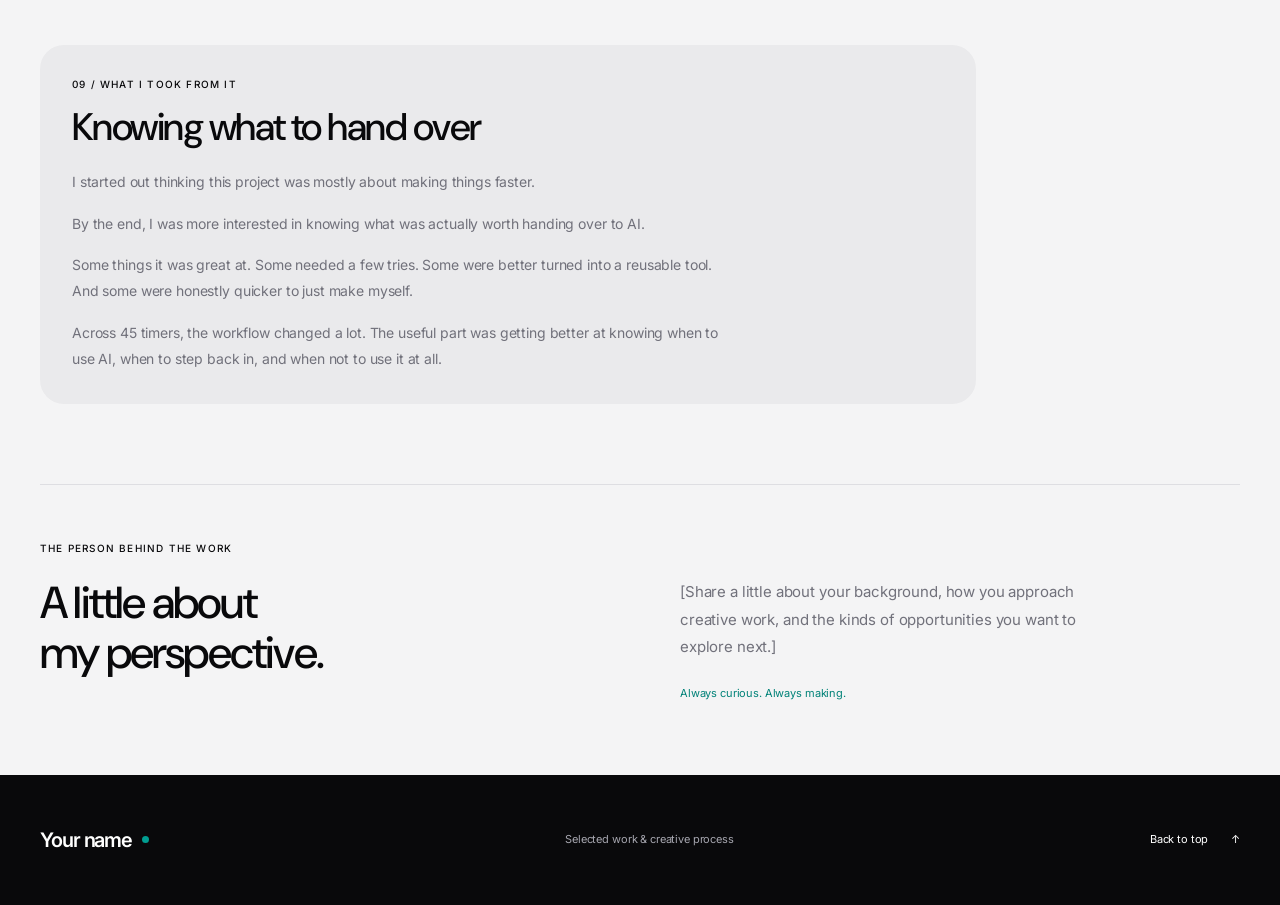
==== commit 4c9505c9: "Add Design B portfolio variant" ====
--- a/index.html
+++ b/index.html
@@ -10,12 +10,20 @@
   <link rel="preconnect" href="https://fonts.gstatic.com" crossorigin>
   <link href="https://fonts.googleapis.com/css2?family=DM+Sans:wght@400;500;600&family=Inter:wght@400;500;600&display=swap" rel="stylesheet">
   <link rel="stylesheet" href="variables.css">
+  <link rel="stylesheet" href="design-switcher.css">
     <link rel="stylesheet" href="styles.css?v=20260921-timer-a-static">
     <script src="content.js?v=20260921-minimax-h3" defer></script>
     <script src="app.js?v=20260921-timer-a-static" defer></script>
 </head>
 <body>
   <a class="skip-link" href="#work">Skip to work</a>
+  <nav class="design-switcher" aria-label="Design versions">
+    <span class="design-switcher__label">Portfolio explorations</span>
+    <div class="design-switcher__links">
+      <a href="index.html" aria-current="page"><span class="design-switcher__letter">A</span> Original</a>
+      <a href="design-b.html"><span class="design-switcher__letter">B</span> Visual story</a>
+    </div>
+  </nav>
   <header class="site-header"><div class="container header-inner">
     <a href="#top" class="wordmark" aria-label="Back to top"><span class="brand-mark" aria-hidden="true"><i></i><i></i><i></i></span><span id="site-name"></span></a>
     <nav aria-label="Main navigation"><a href="#work">Selected work</a><a href="#test-two">Process</a><a href="#about">About</a></nav>
--- a/design-switcher.css
+++ b/design-switcher.css
@@ -0,0 +1,11 @@
+/* Shared navigation between the original portfolio and the independent B design. */
+.design-switcher{box-sizing:border-box;display:flex;align-items:center;justify-content:space-between;gap:16px;min-height:48px;padding:6px clamp(20px,3.2vw,64px);background:#eeedeb;border-bottom:1px solid #deddd9;color:#252522;font:500 12px/1.4 -apple-system,BlinkMacSystemFont,"Segoe UI",sans-serif;letter-spacing:0;}
+.design-switcher__label{color:#64645f;font-size:10px;letter-spacing:.14em;text-transform:uppercase;}
+.design-switcher__links{display:flex;align-items:center;gap:4px;}
+.design-switcher a{box-sizing:border-box;display:flex;align-items:center;justify-content:center;gap:8px;min-height:34px;padding:7px 16px;border-radius:6px;color:inherit;text-decoration:none;white-space:nowrap;}
+.design-switcher a:hover{background:#e0dfdc;}
+.design-switcher a[aria-current="page"]{background:#fff;color:#201e27;box-shadow:0 1px 3px #0000000d;}
+.design-switcher a:focus-visible{outline:2px solid #6845c9;outline-offset:2px;}
+.design-switcher__letter{font-size:10px;font-weight:700;display:grid;place-items:center;width:18px;height:18px;border:1px solid #c7c5c0;border-radius:4px;}
+.design-switcher a[aria-current="page"] .design-switcher__letter{background:#27252c;color:#fff;border-color:#27252c;}
+@media(max-width:540px){.design-switcher{justify-content:center;padding-inline:16px;}.design-switcher__label{display:none;}.design-switcher__links{width:100%;}.design-switcher a{flex:1;padding-inline:12px;}}
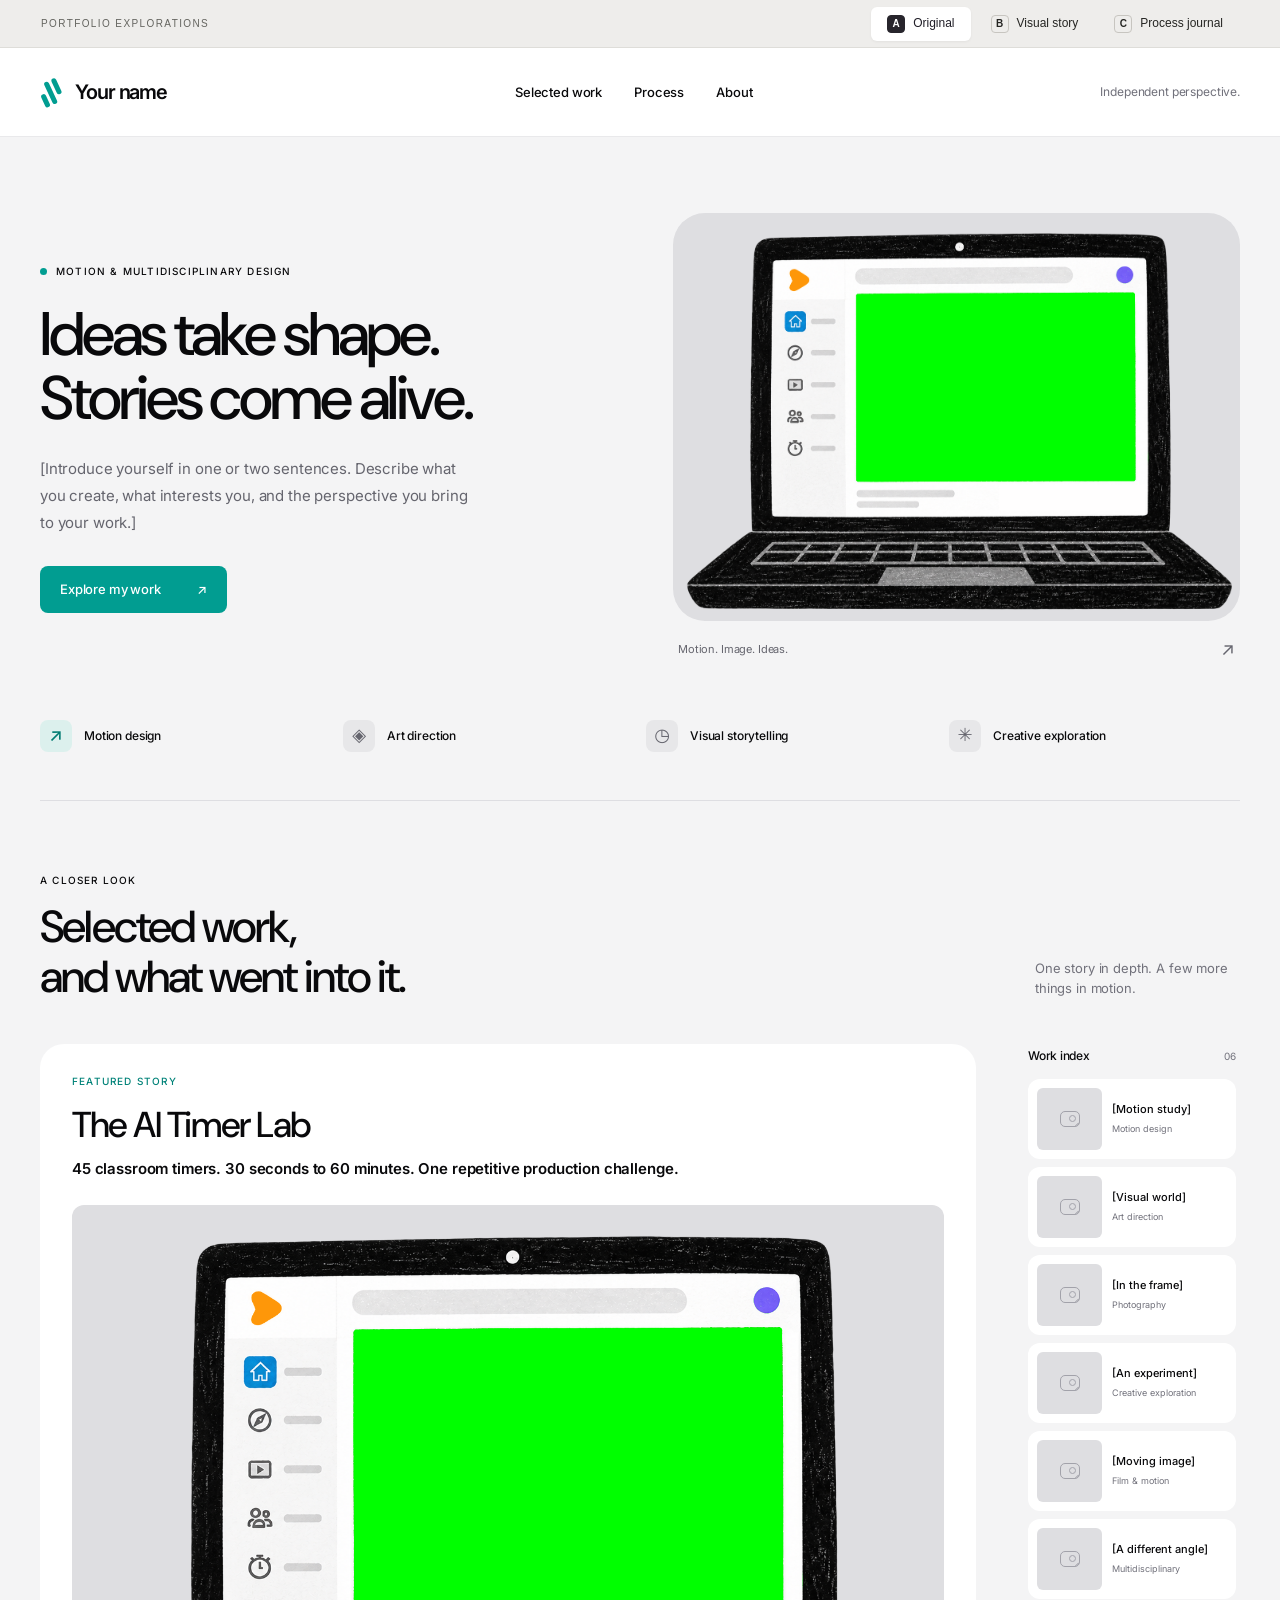
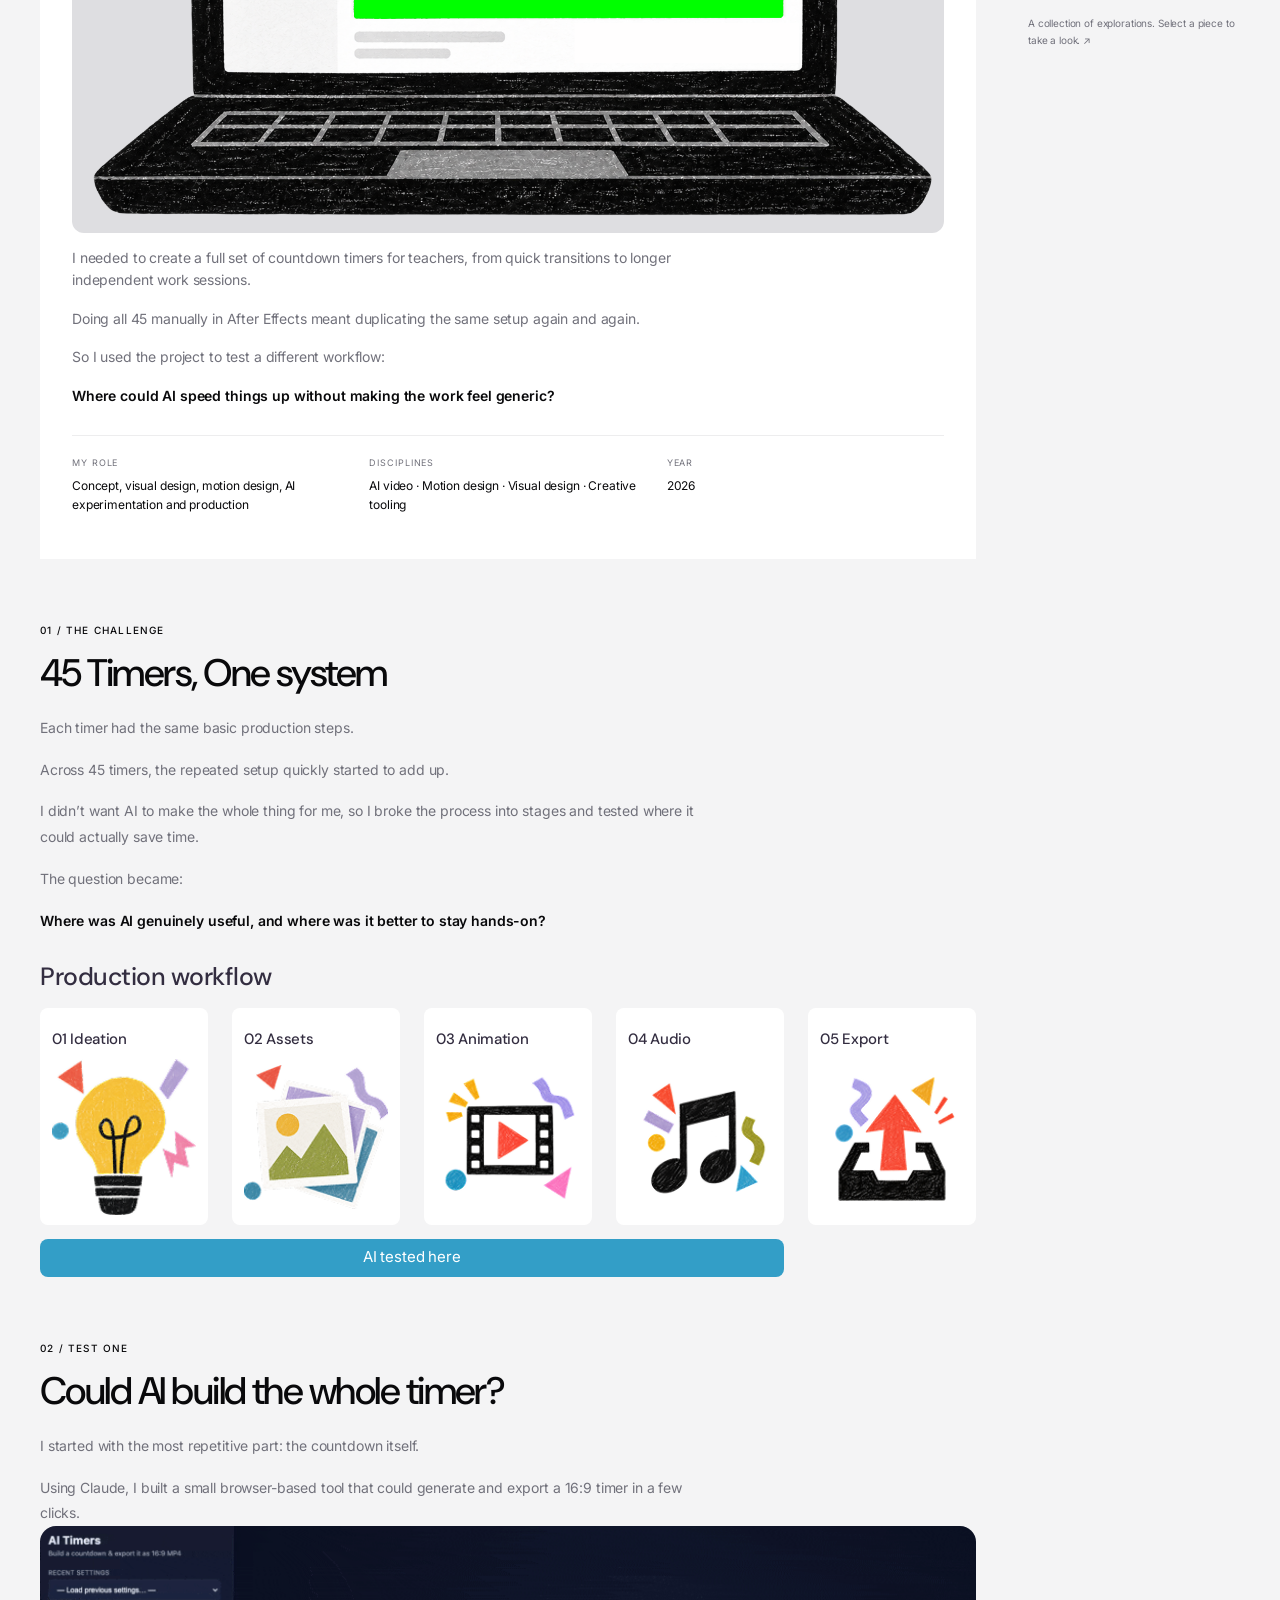
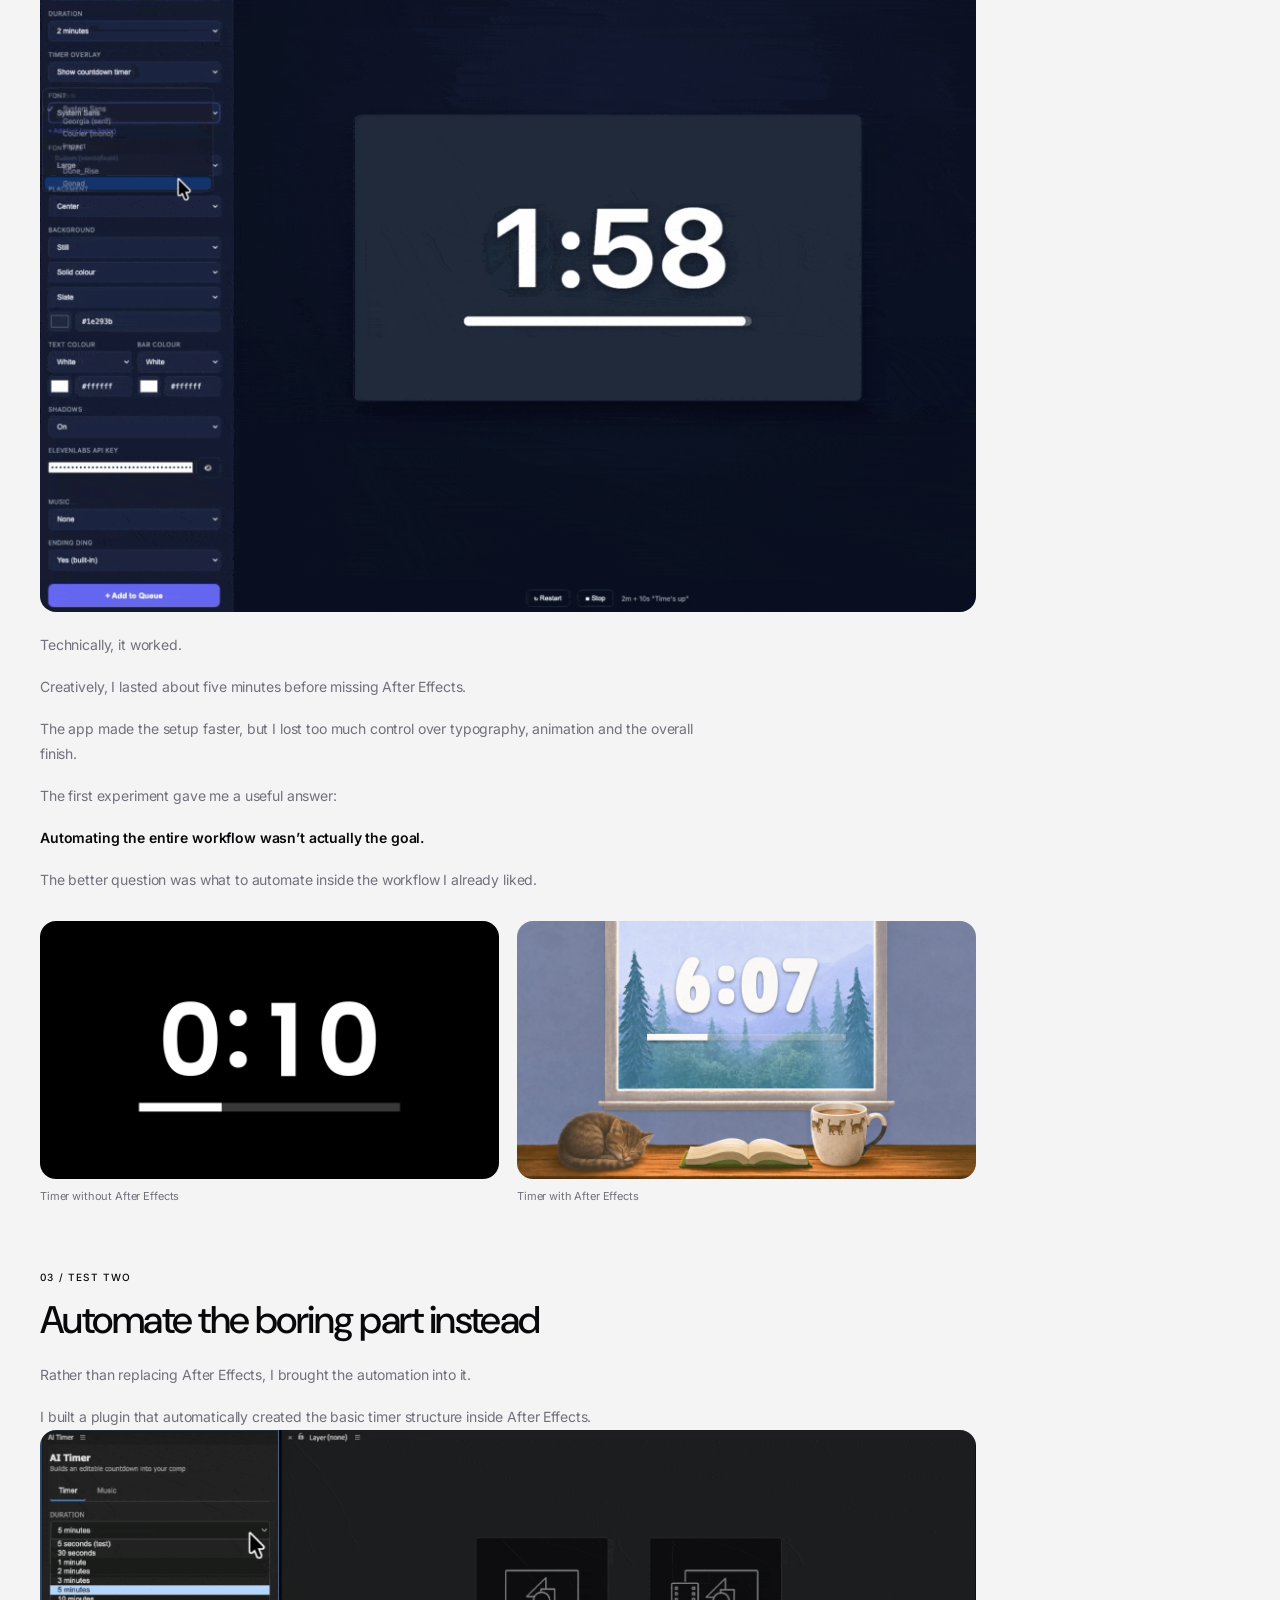
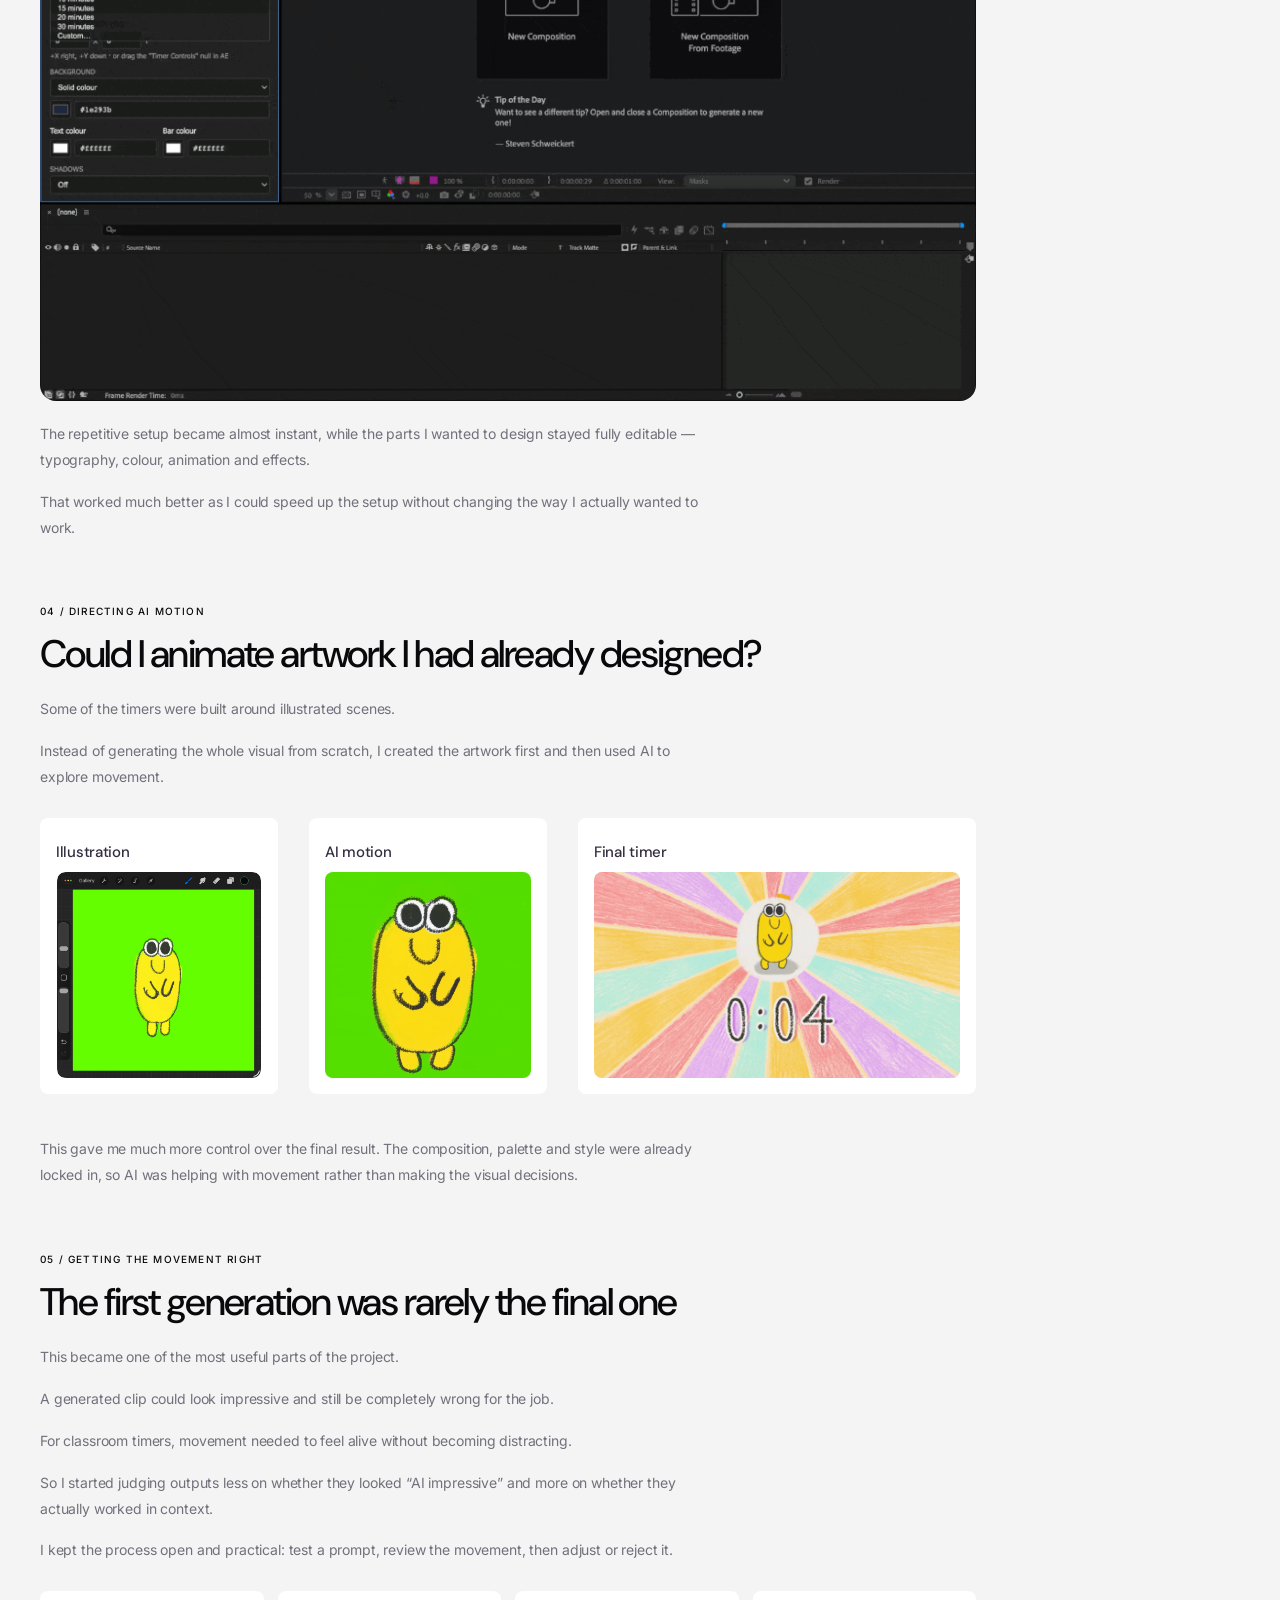
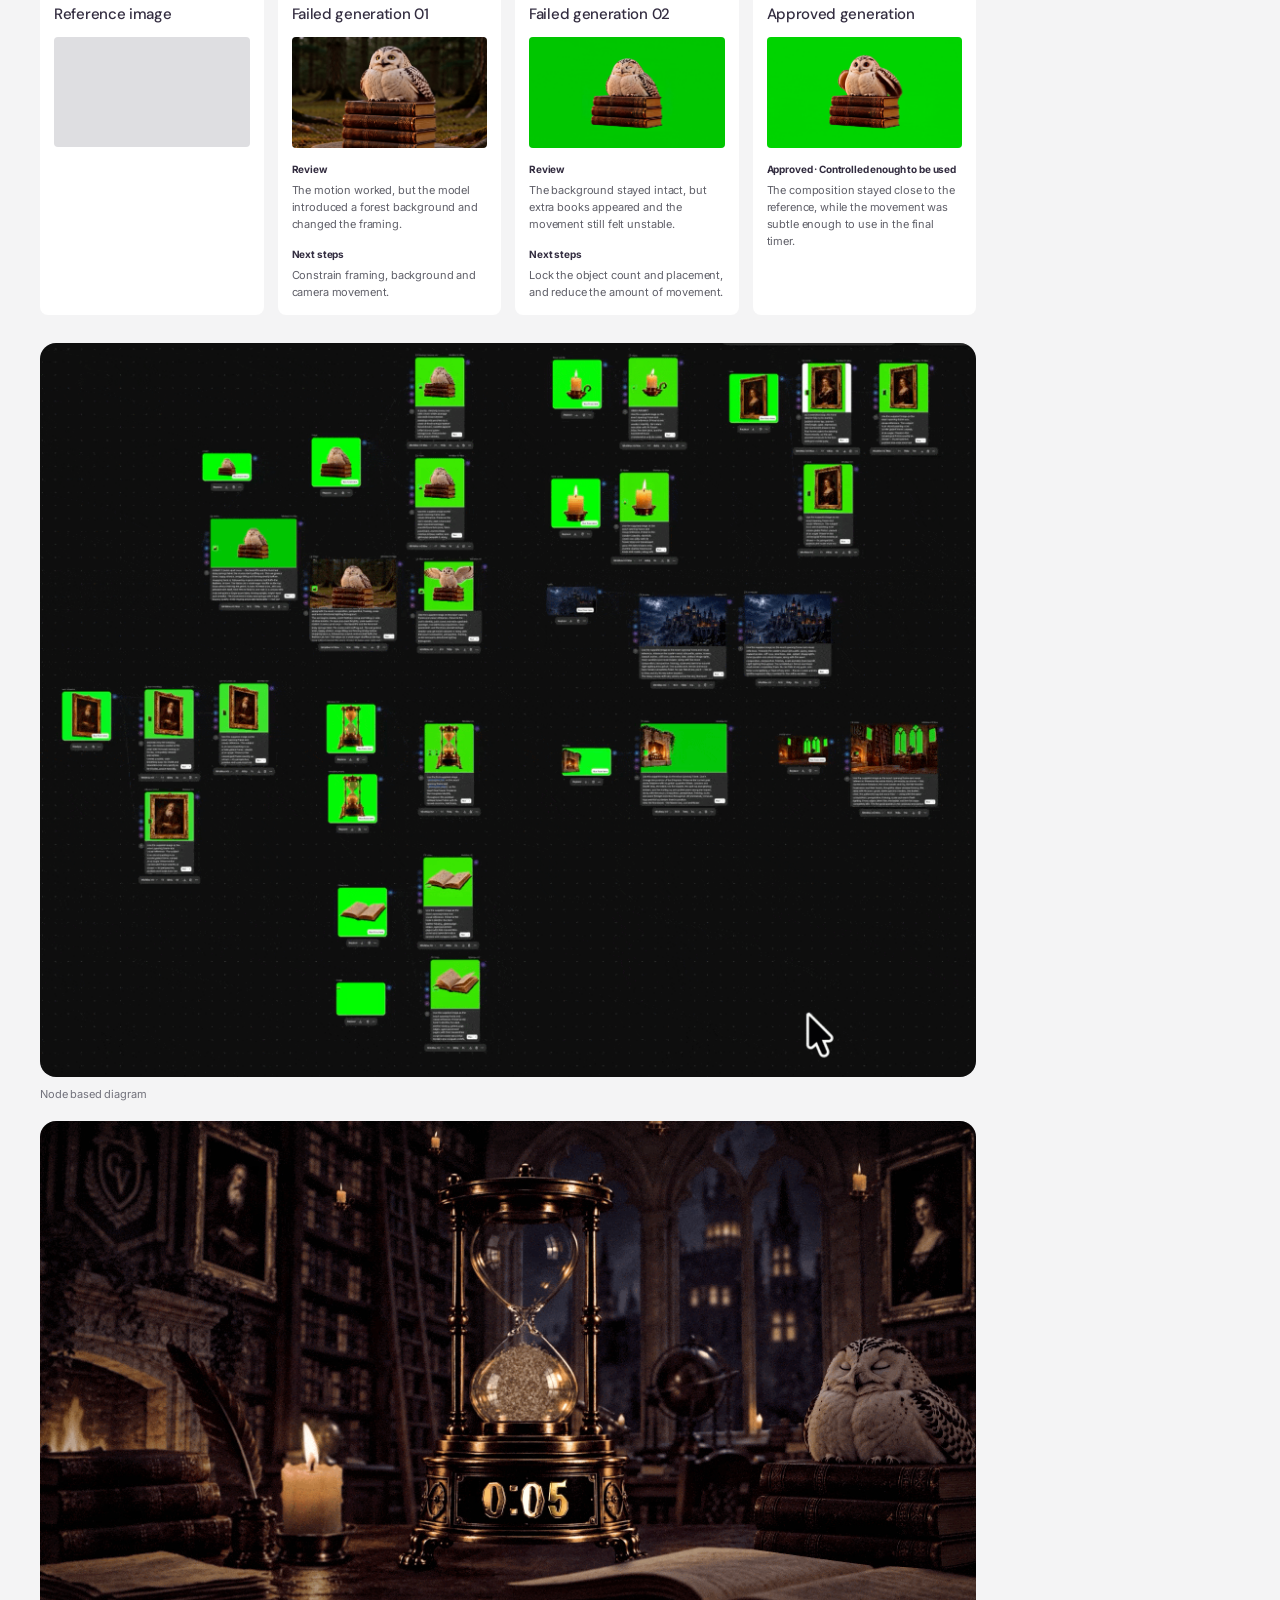
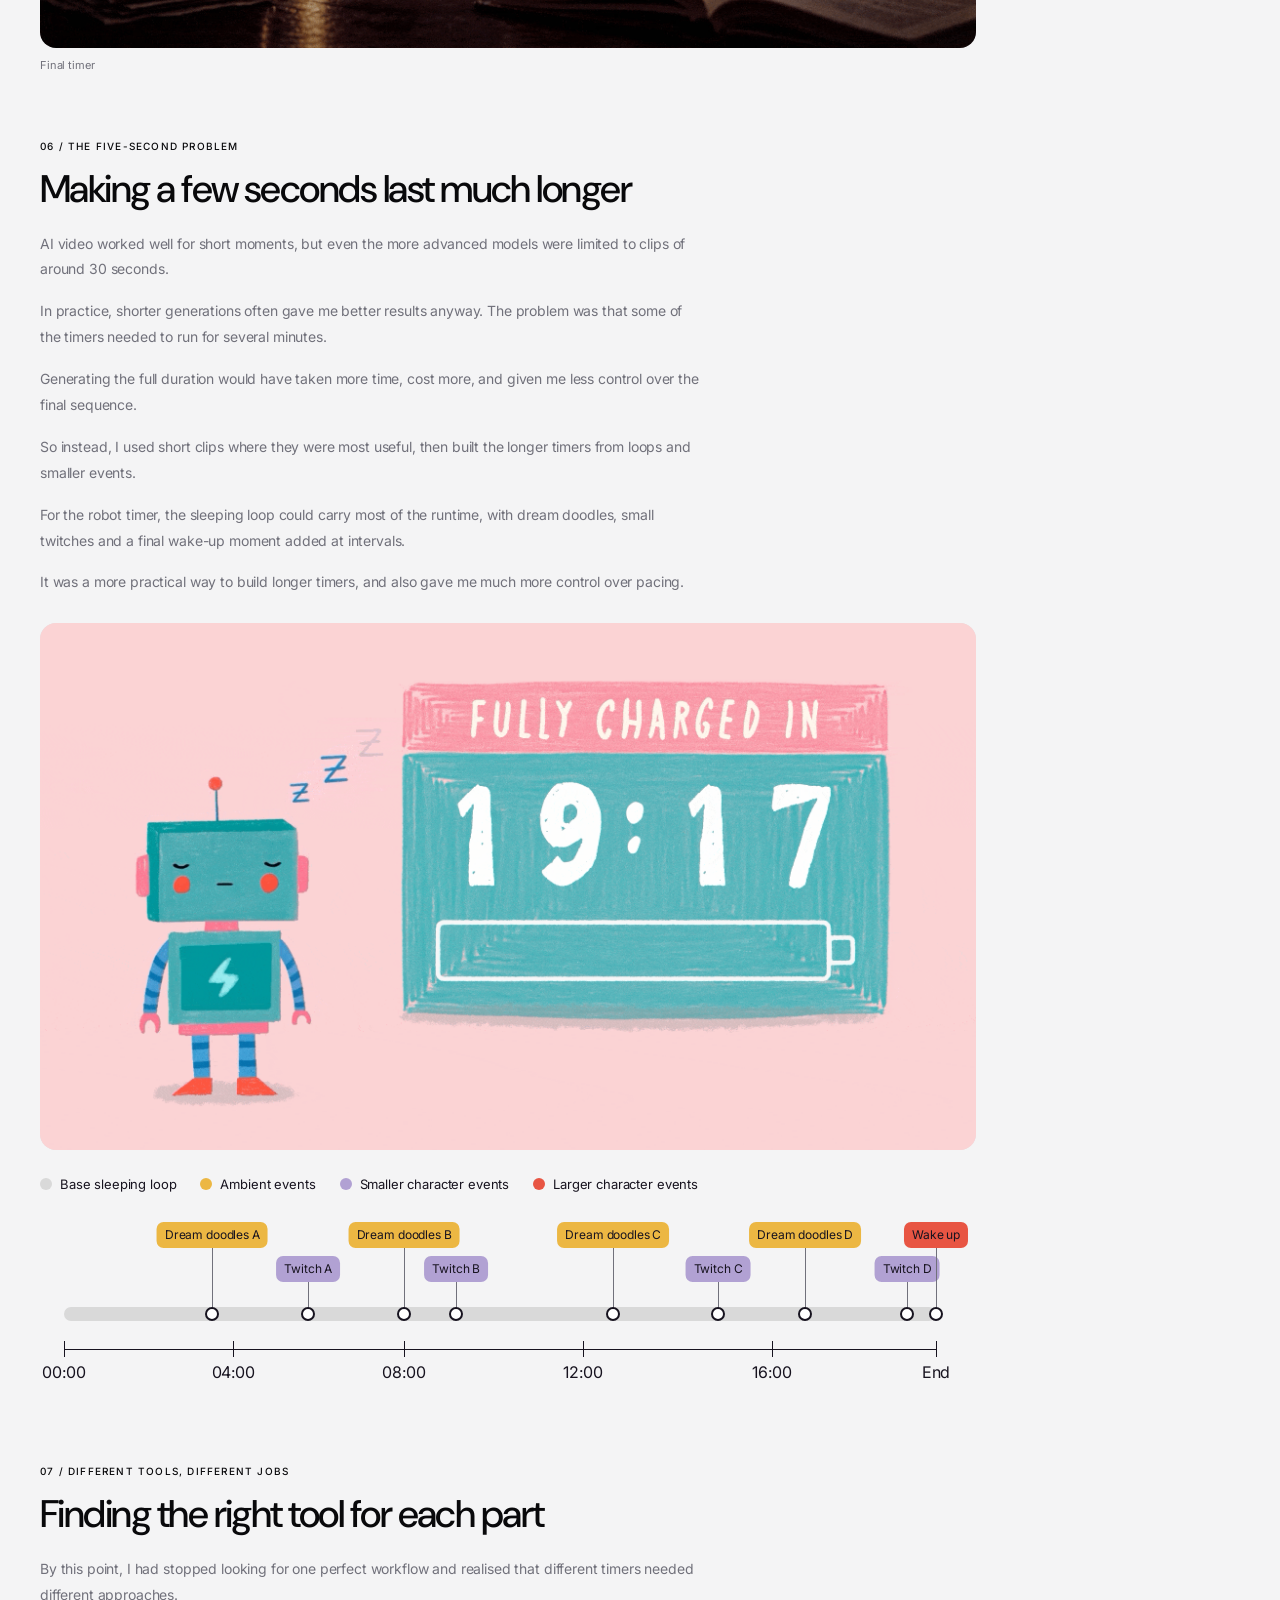
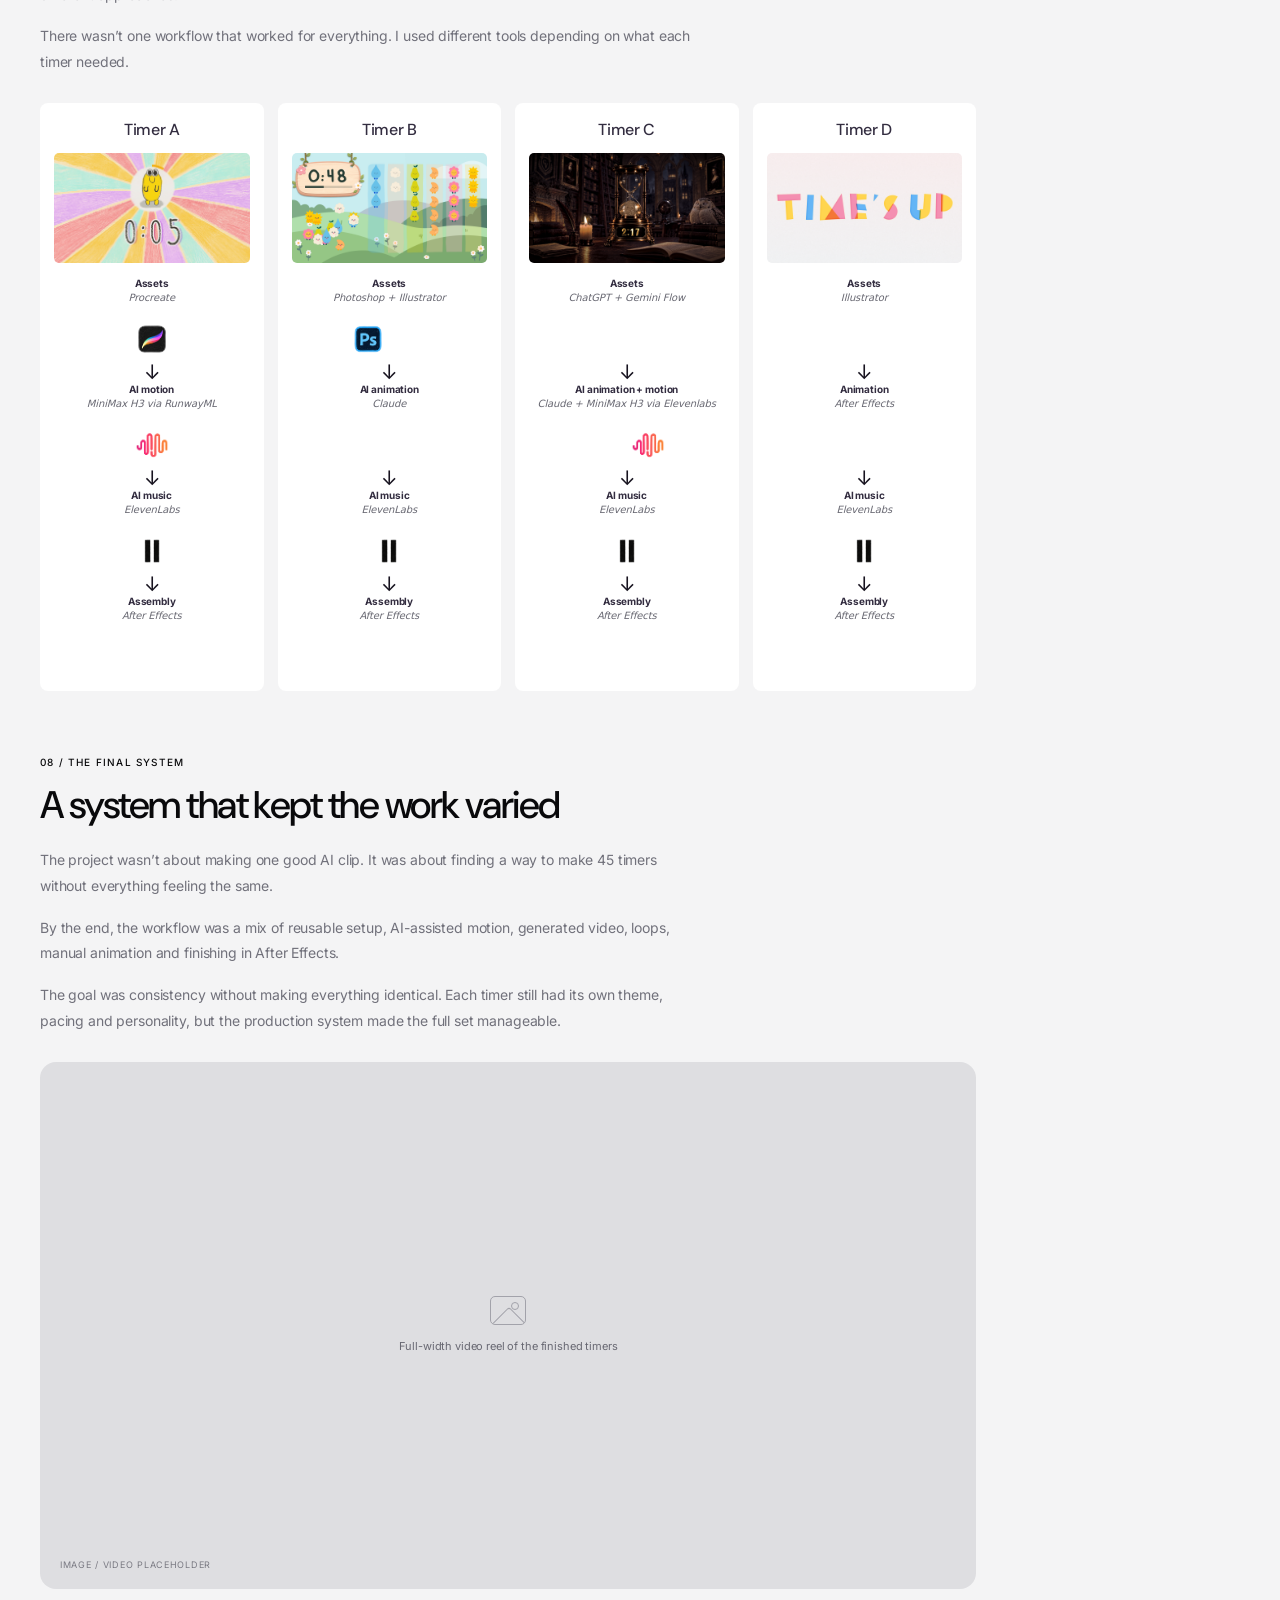
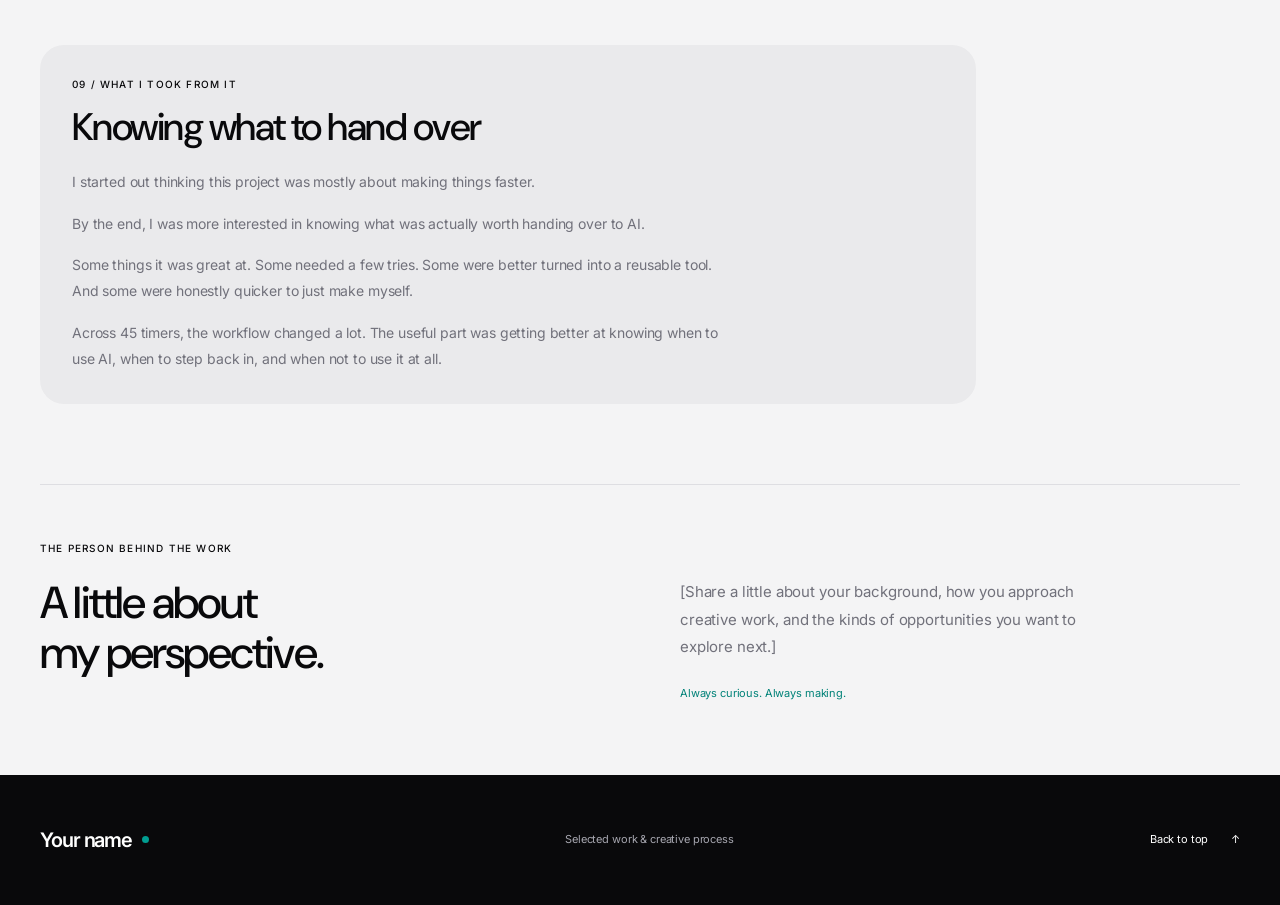
==== commit 33d19abc: "Add Design C portfolio experience" ====
--- a/index.html
+++ b/index.html
@@ -22,6 +22,7 @@
     <div class="design-switcher__links">
       <a href="index.html" aria-current="page"><span class="design-switcher__letter">A</span> Original</a>
       <a href="design-b.html"><span class="design-switcher__letter">B</span> Visual story</a>
+      <a href="design-c.html"><span class="design-switcher__letter">C</span> Process journal</a>
     </div>
   </nav>
   <header class="site-header"><div class="container header-inner">
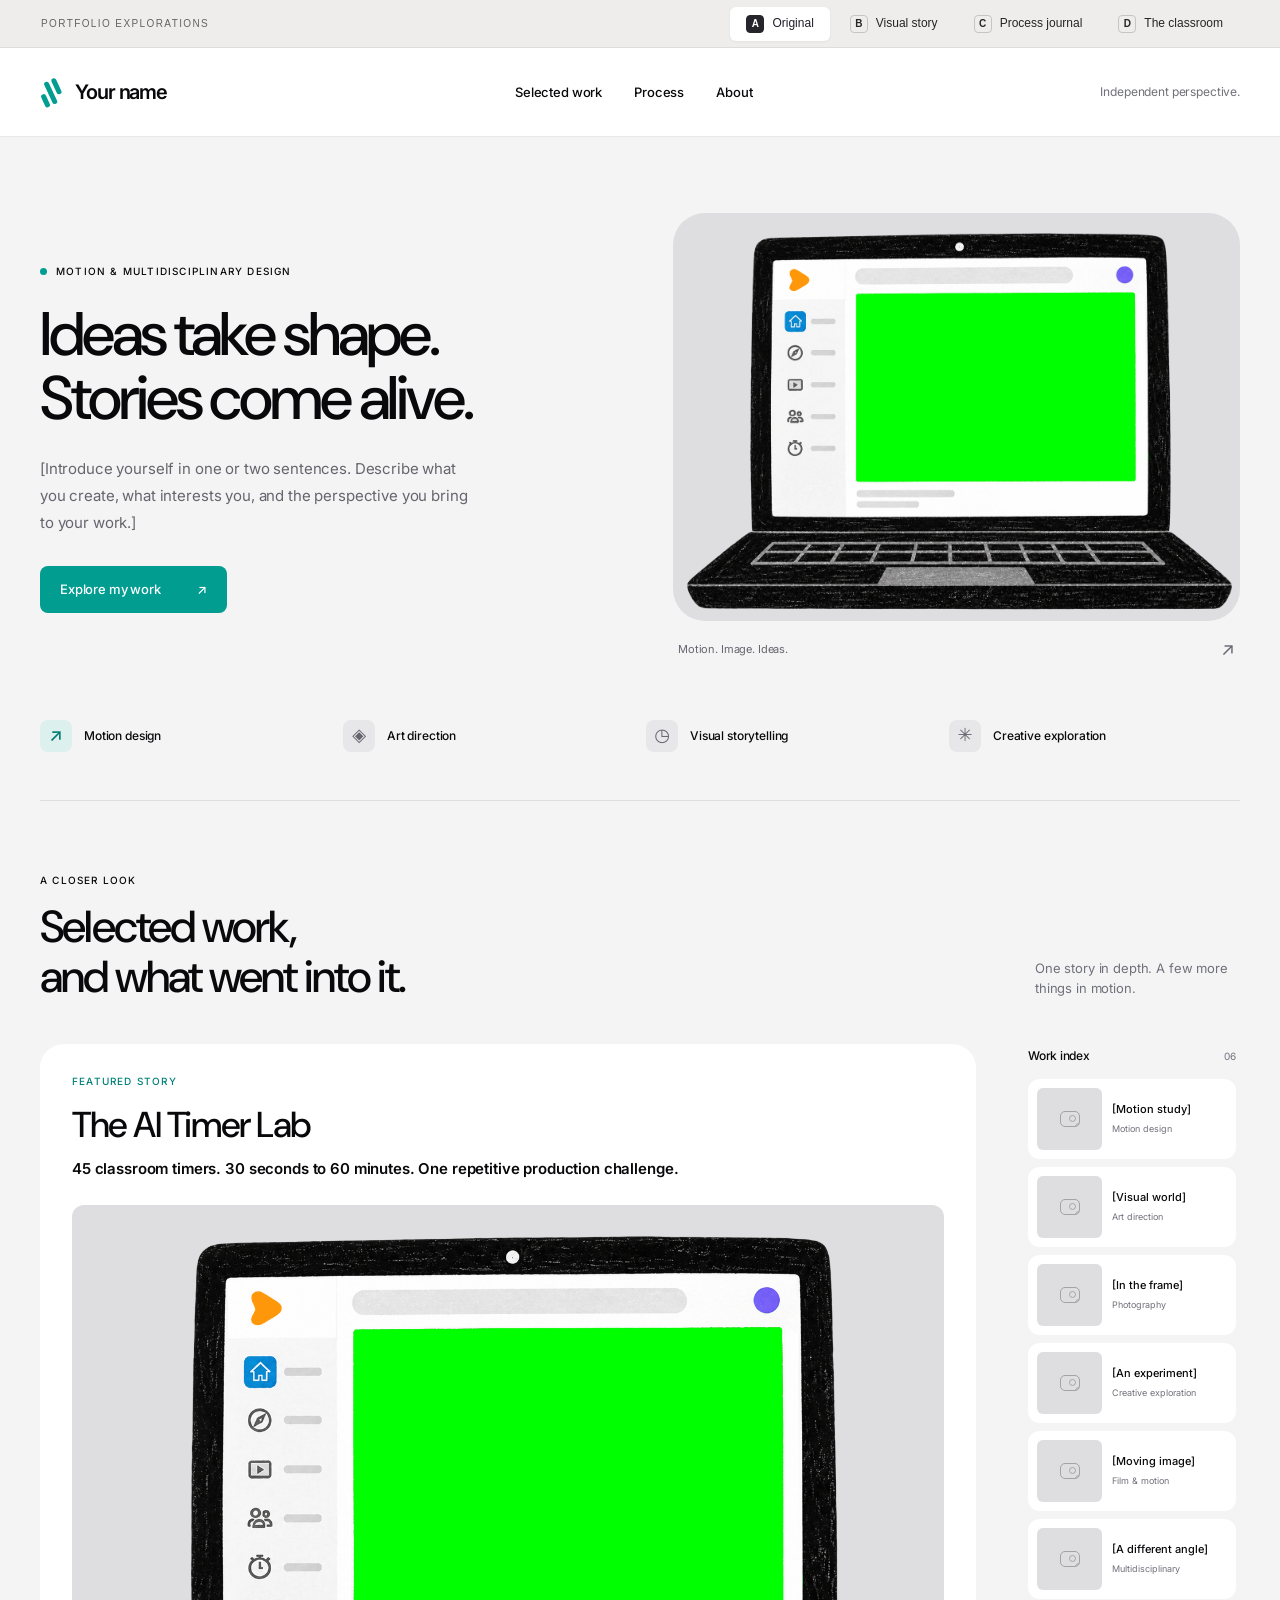
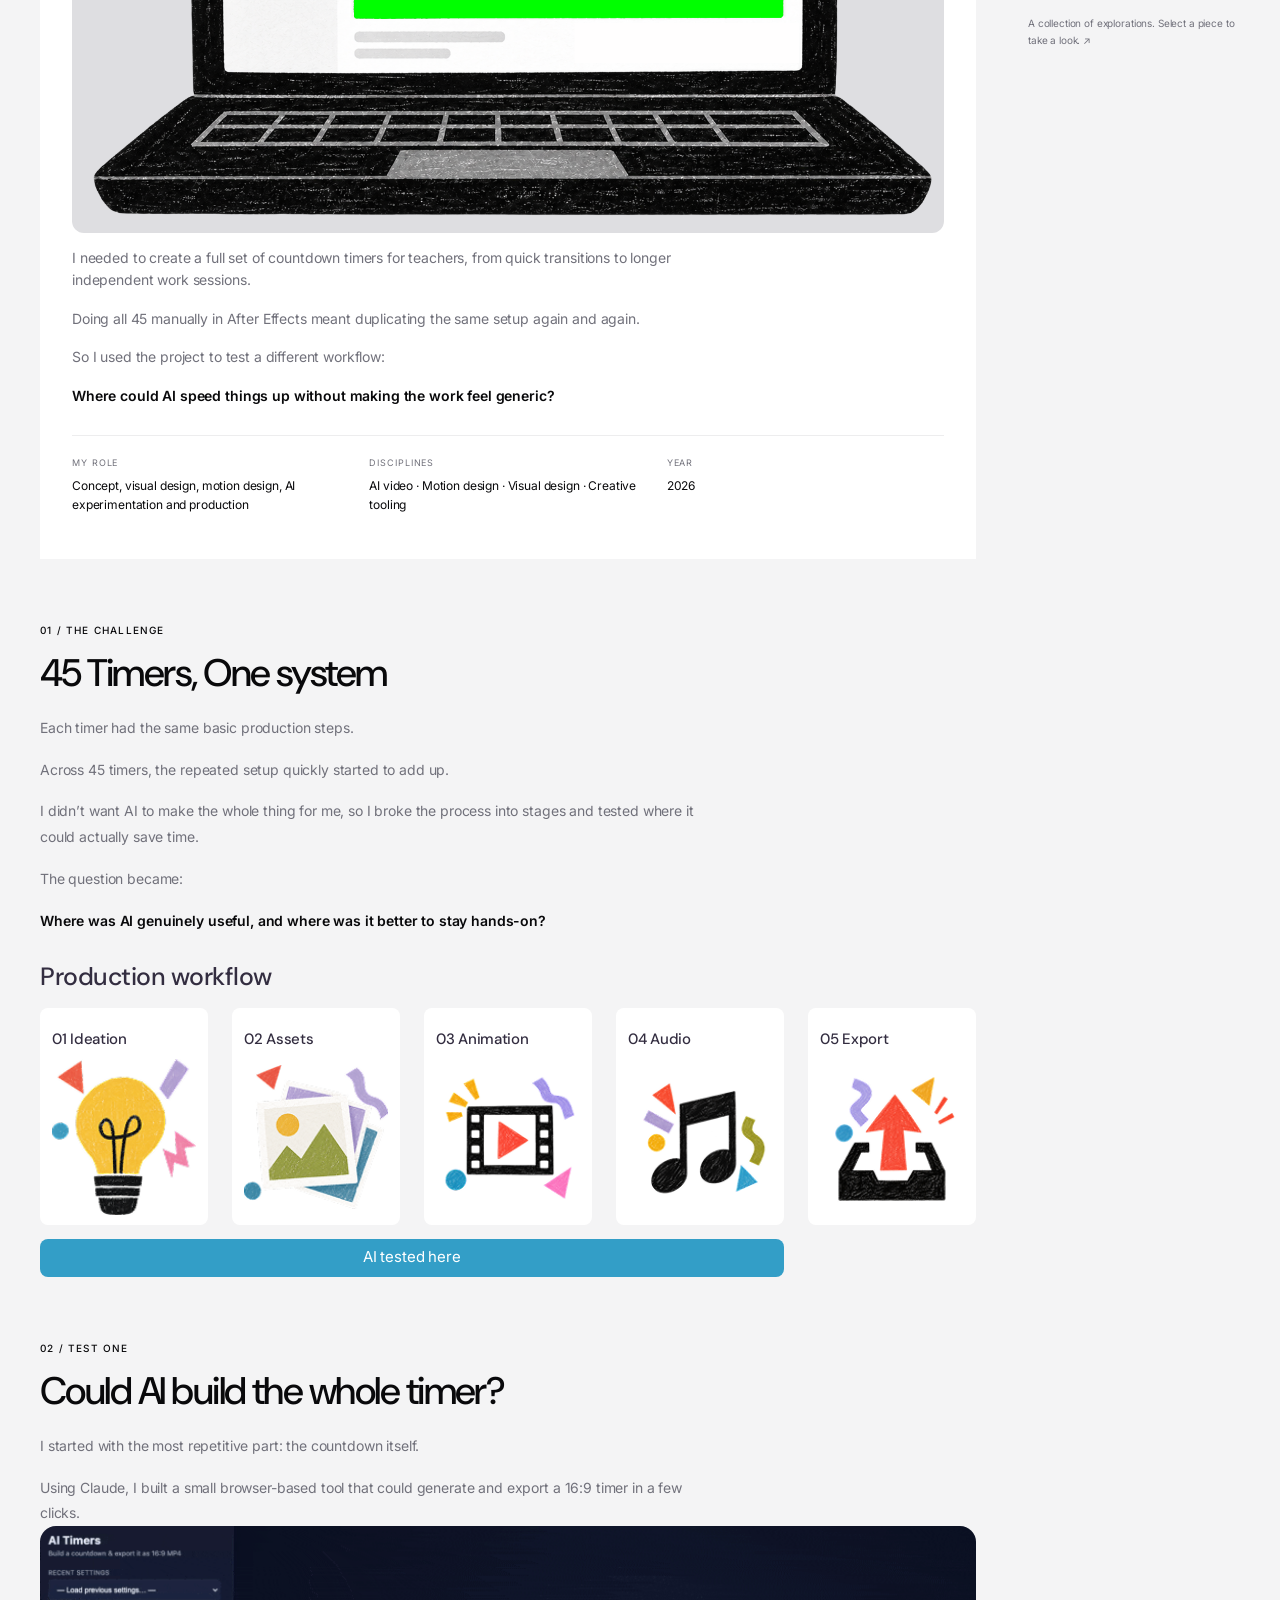
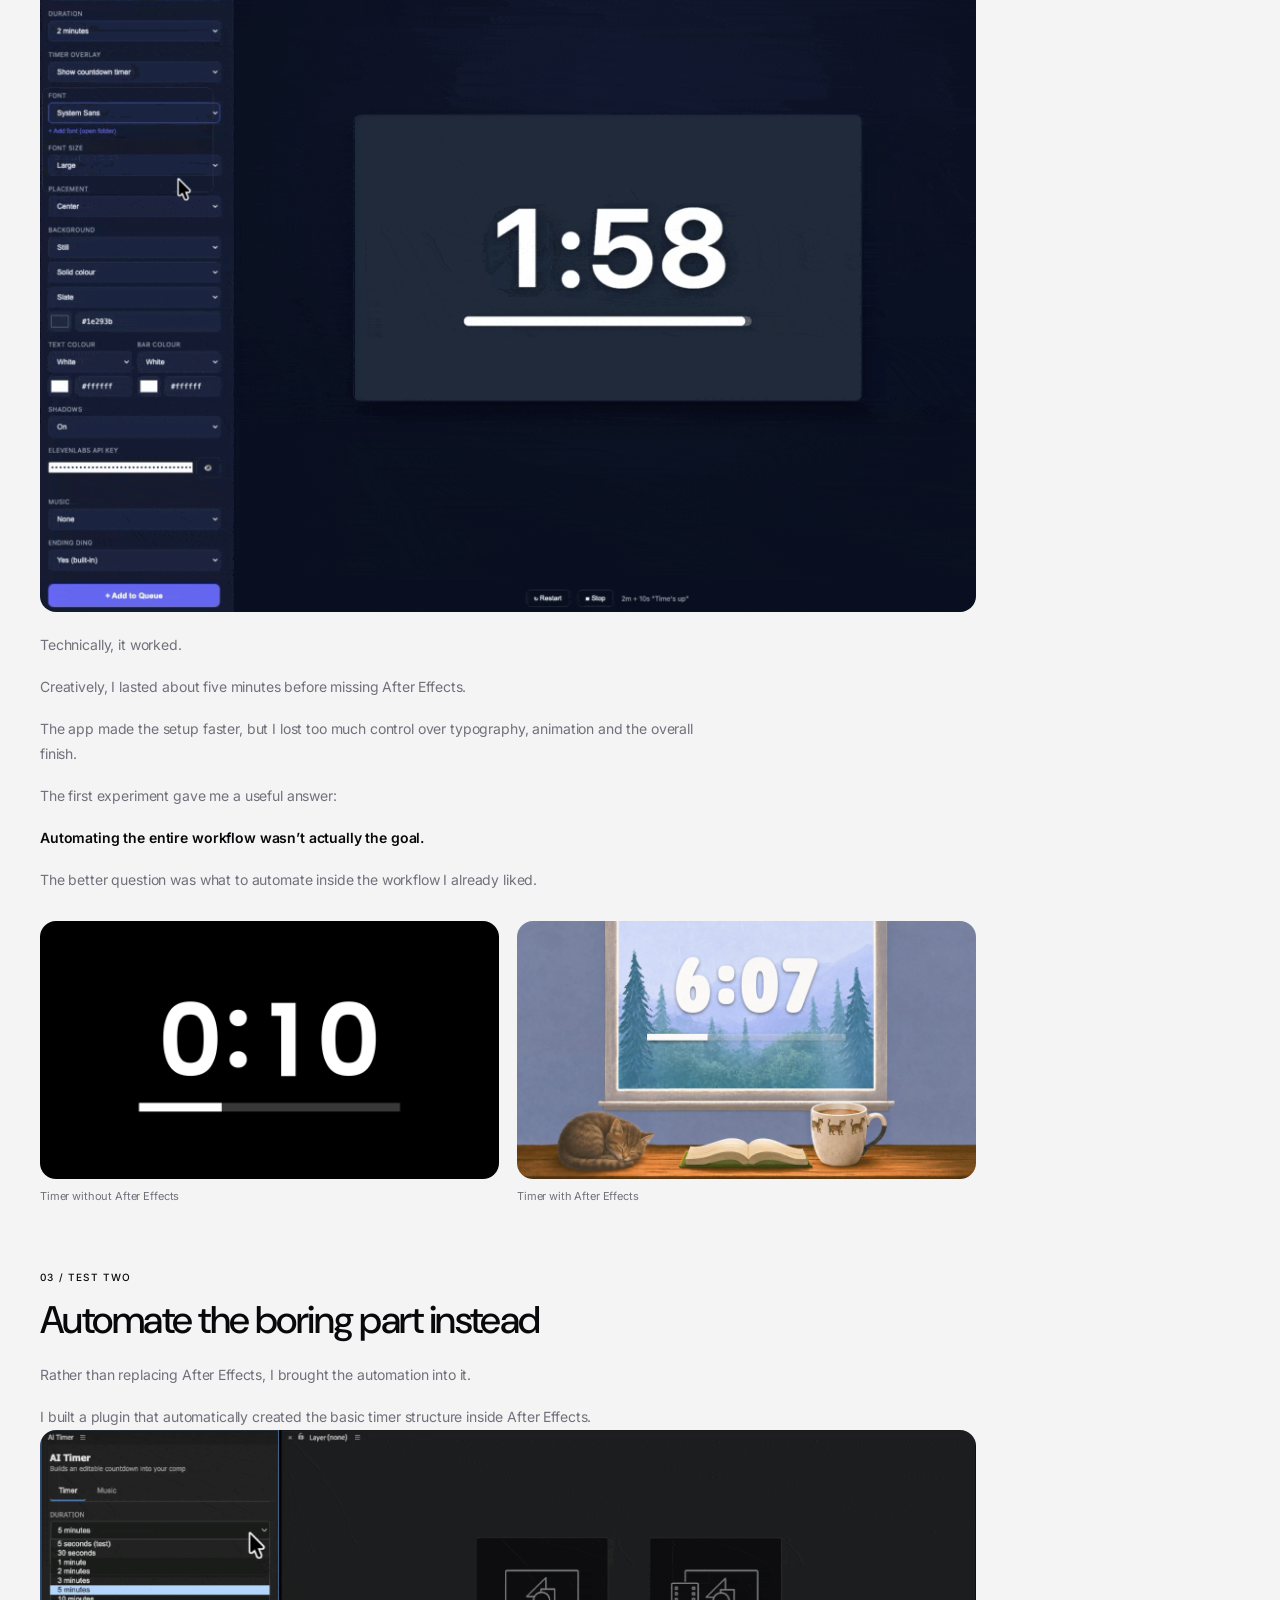
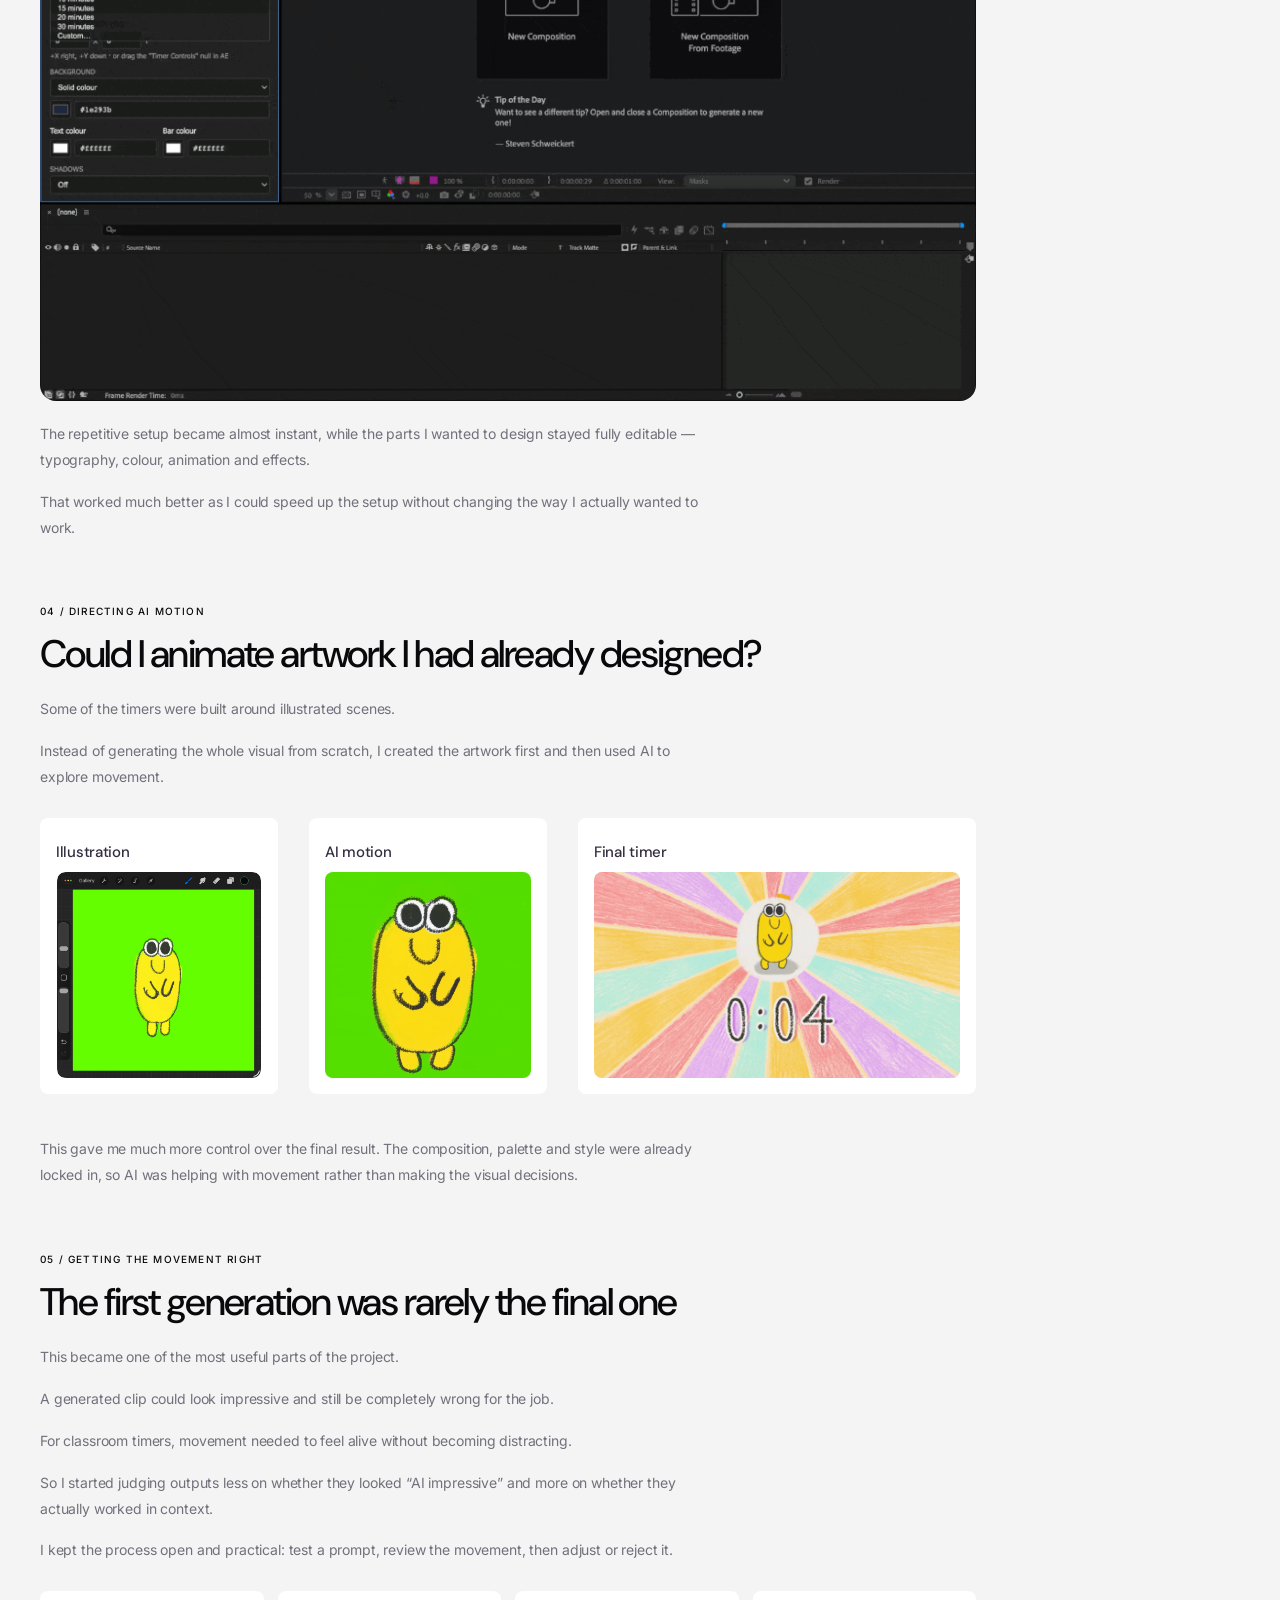
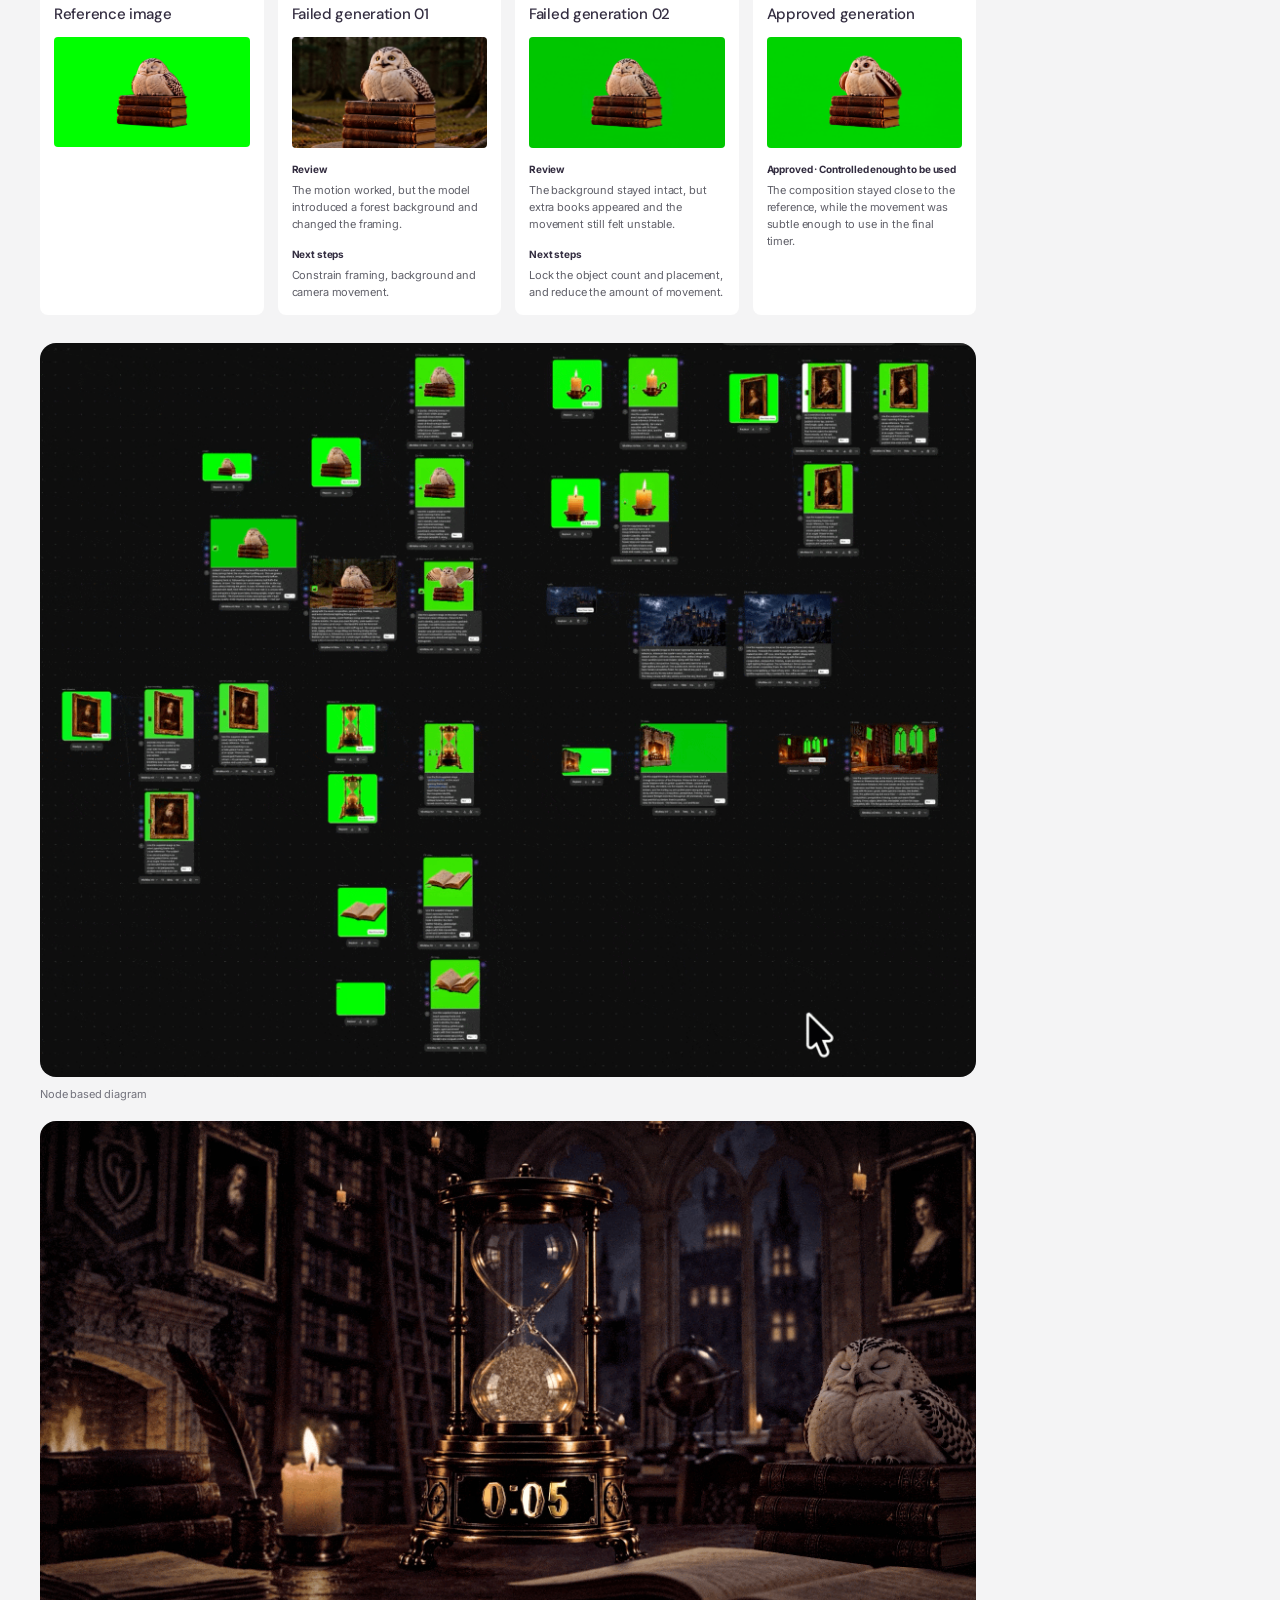
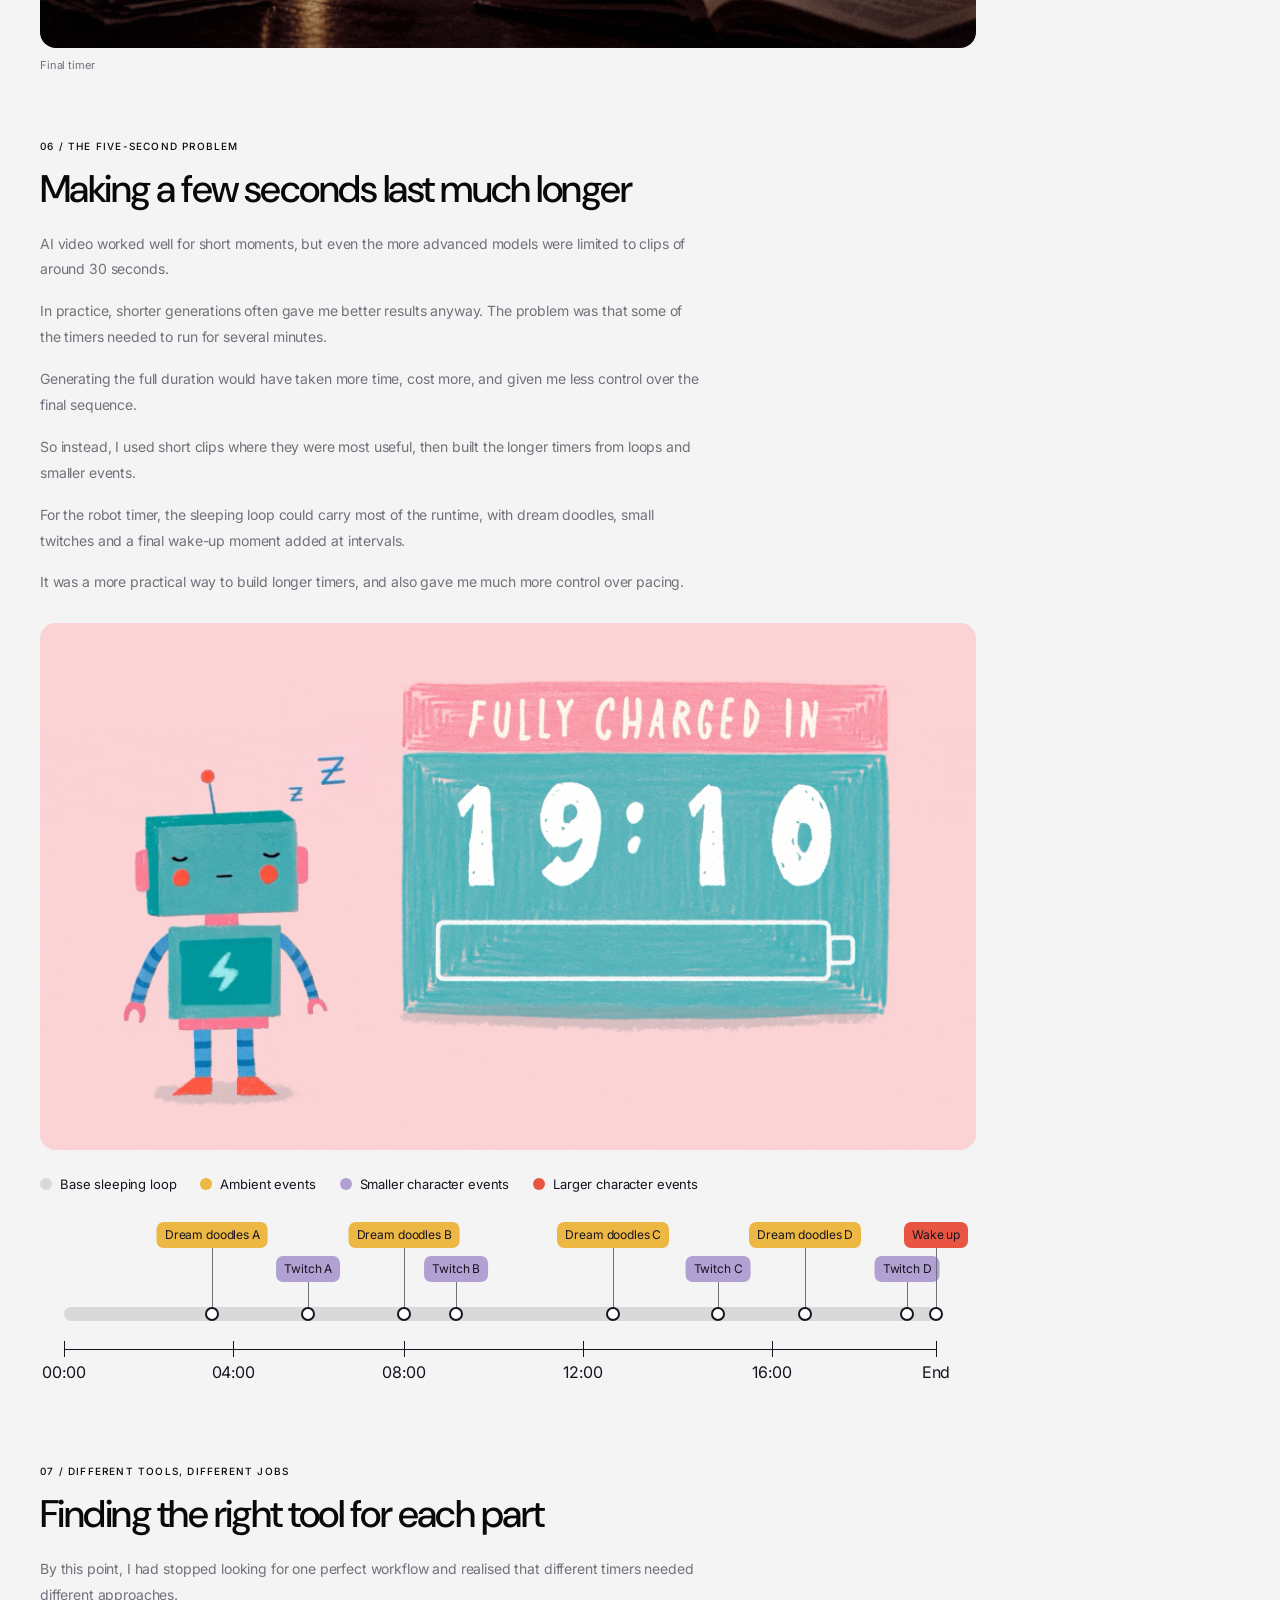
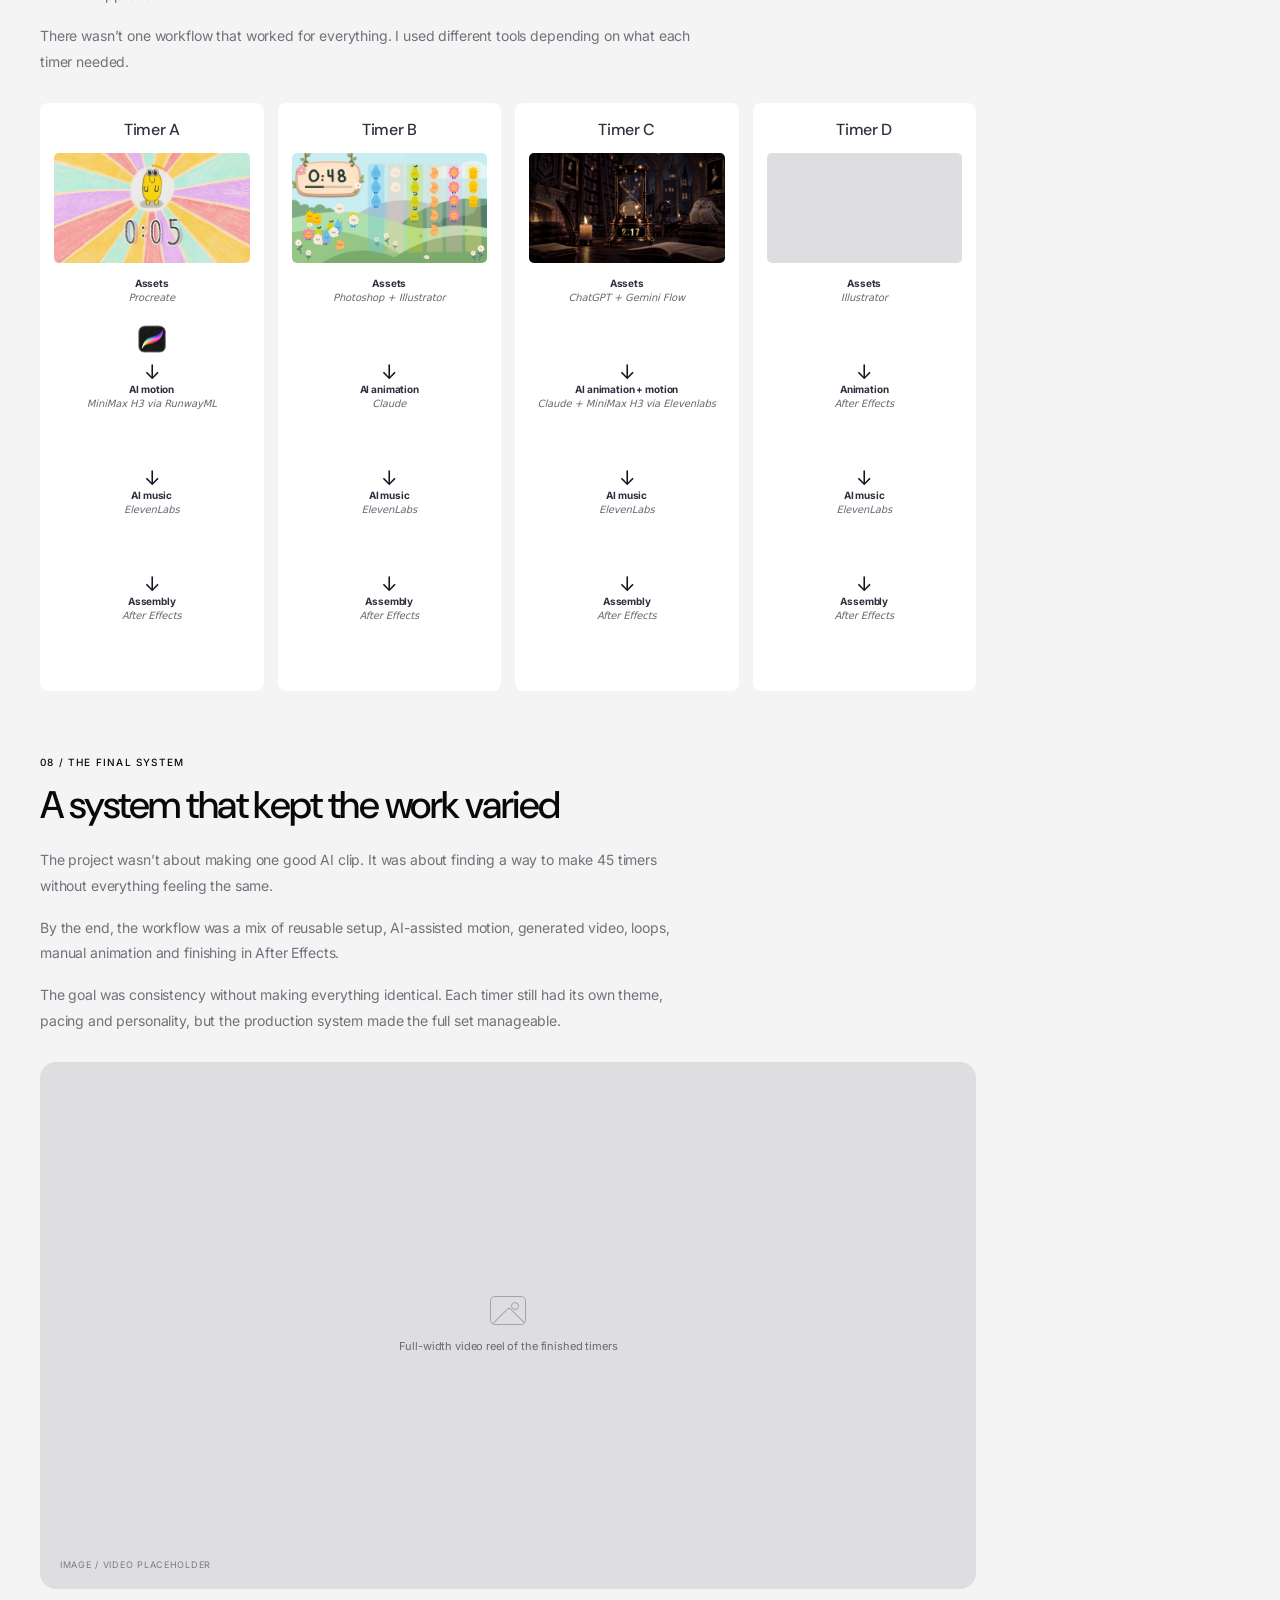
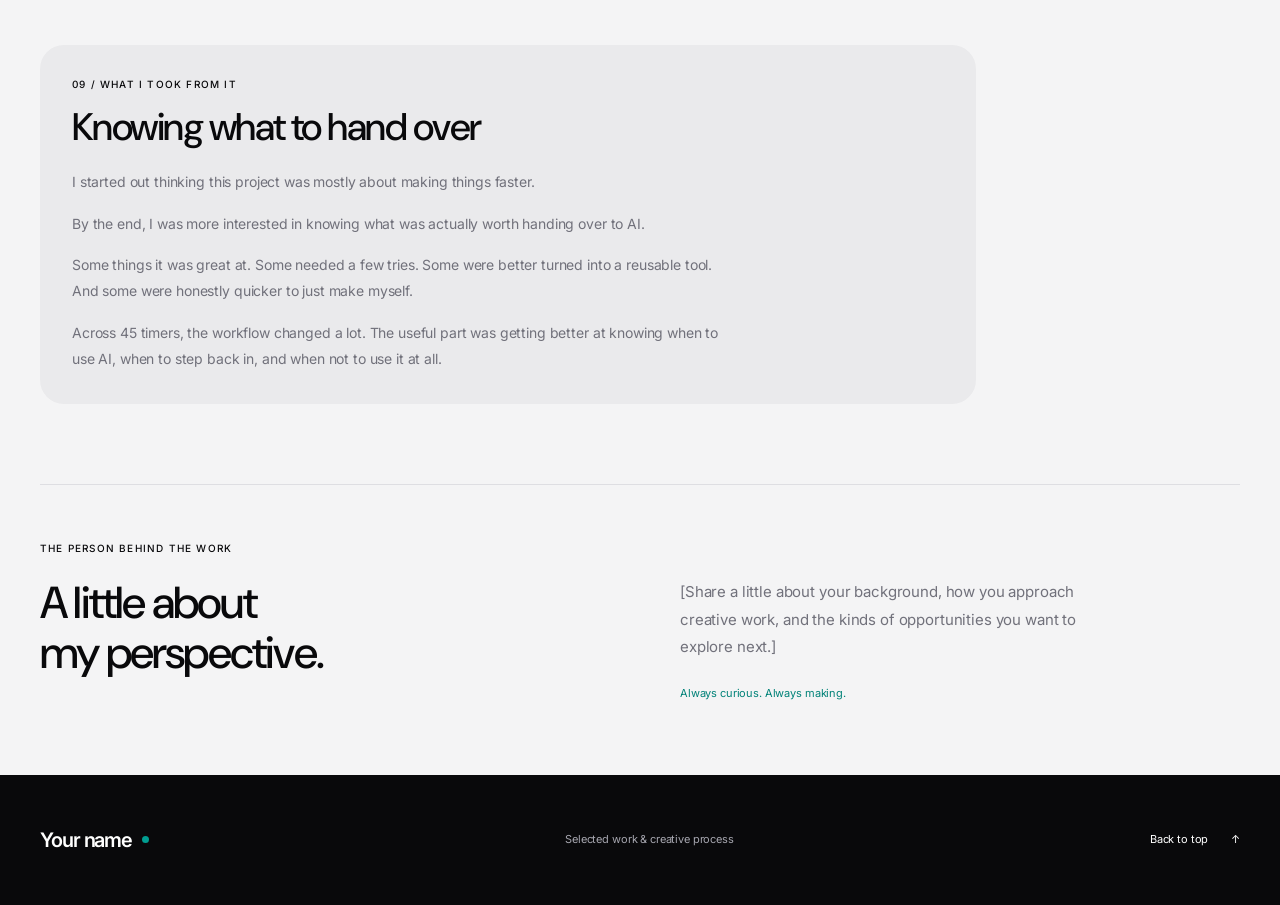
==== commit ff427025: "Your commit message" ====
--- a/index.html
+++ b/index.html
@@ -23,6 +23,7 @@
       <a href="index.html" aria-current="page"><span class="design-switcher__letter">A</span> Original</a>
       <a href="design-b.html"><span class="design-switcher__letter">B</span> Visual story</a>
       <a href="design-c.html"><span class="design-switcher__letter">C</span> Process journal</a>
+      <a href="design-d.html"><span class="design-switcher__letter">D</span> The classroom</a>
     </div>
   </nav>
   <header class="site-header"><div class="container header-inner">
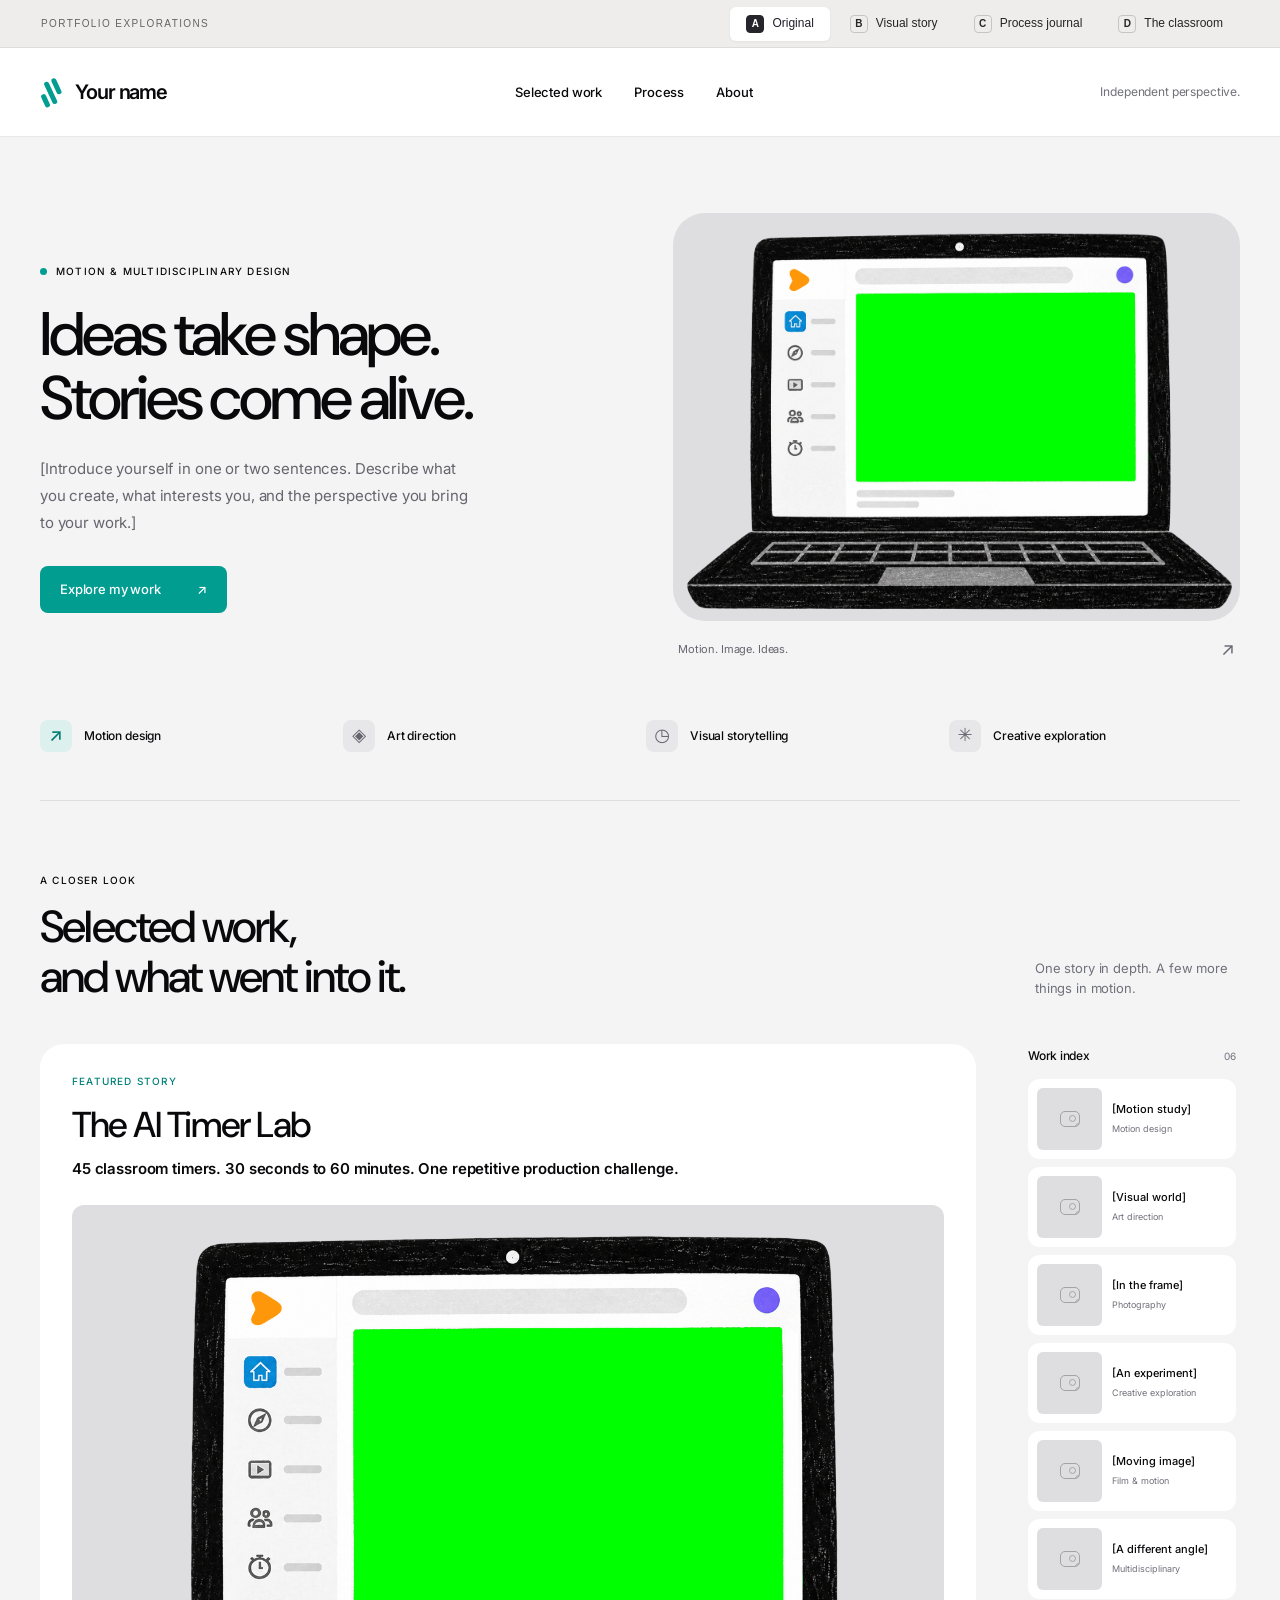
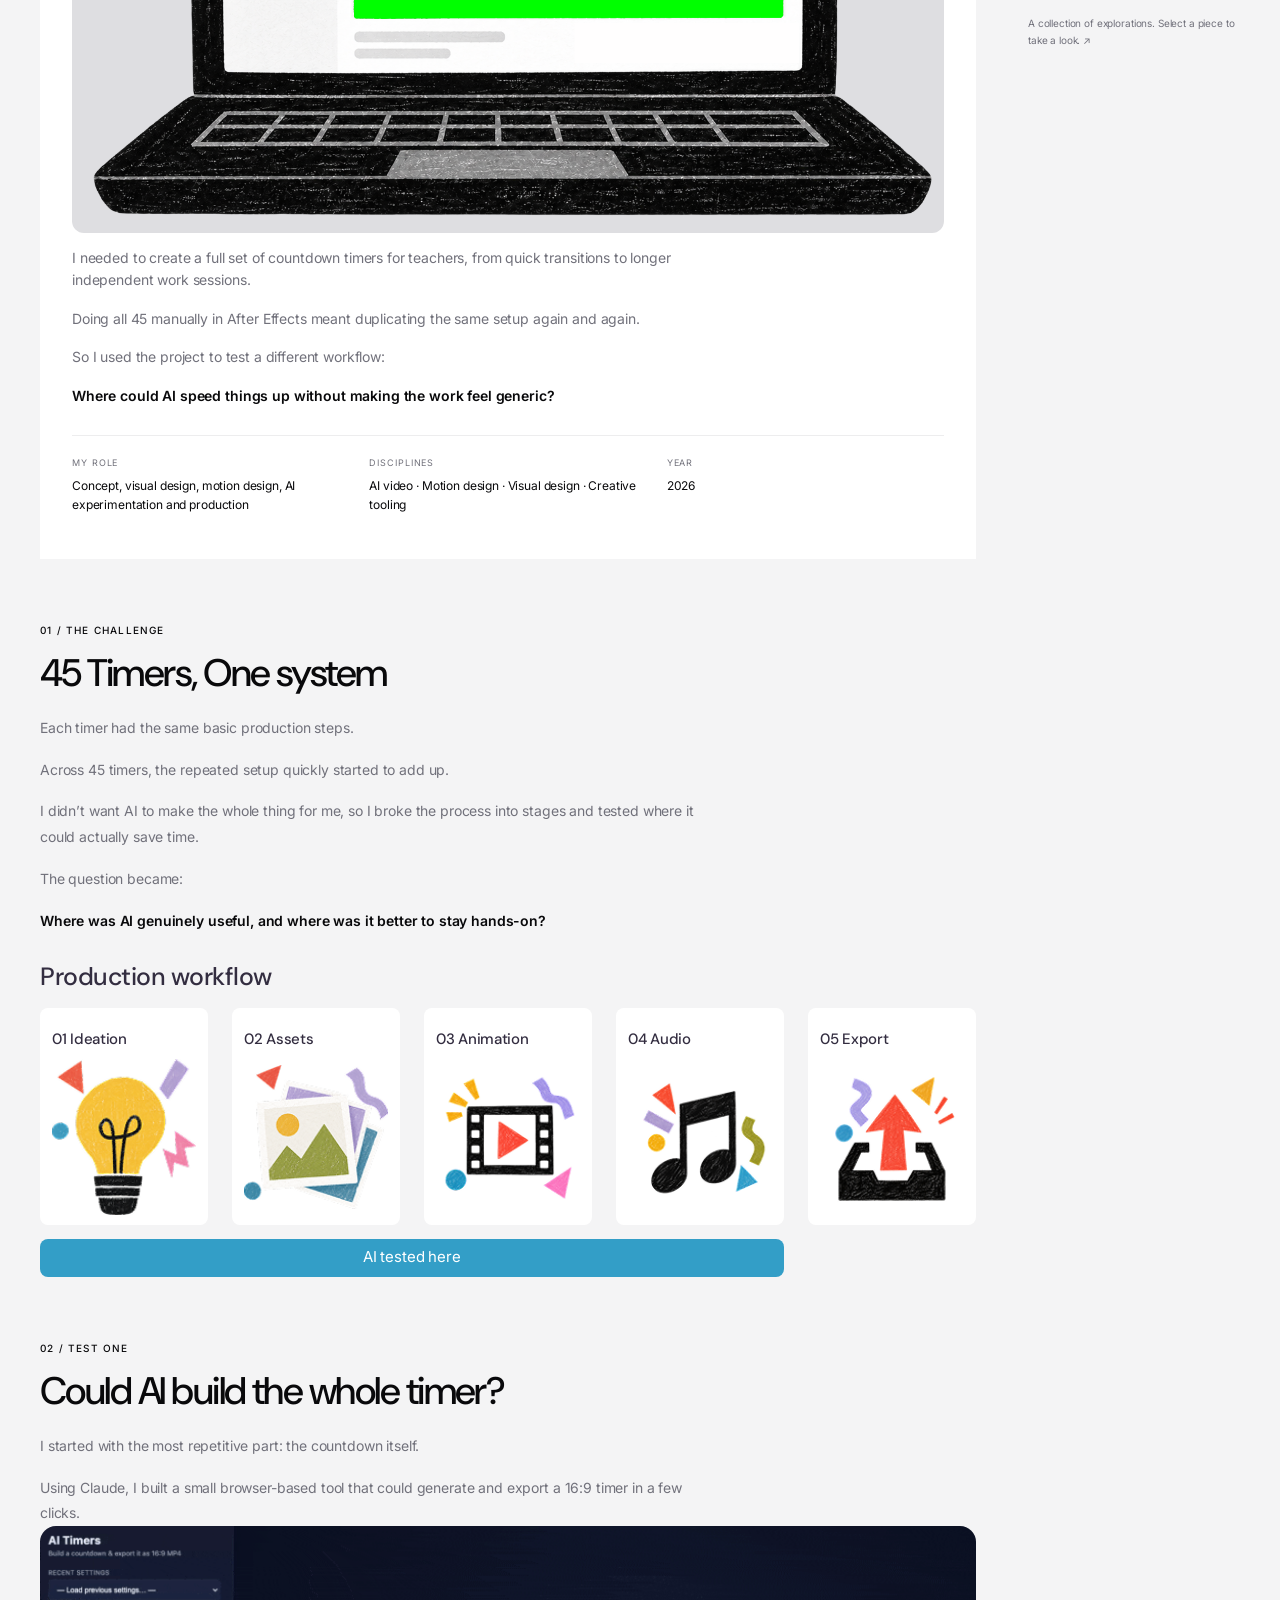
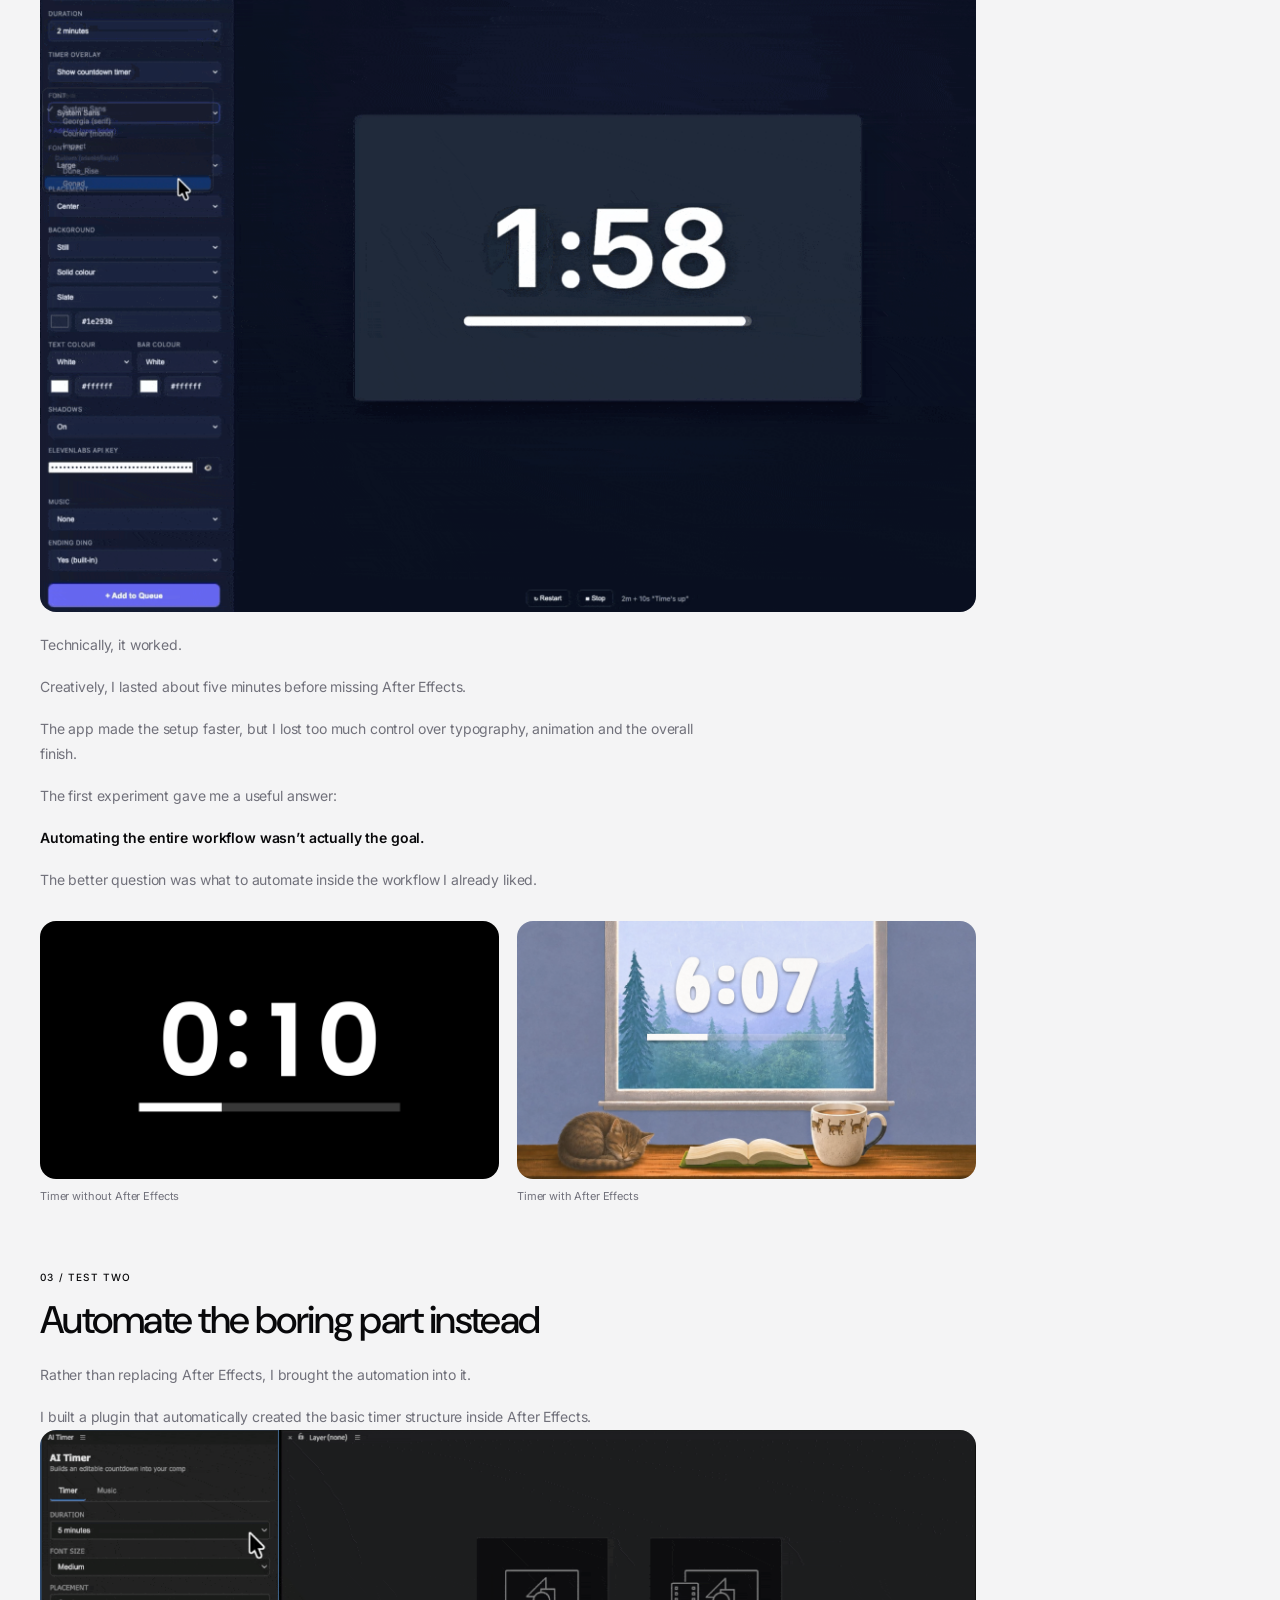
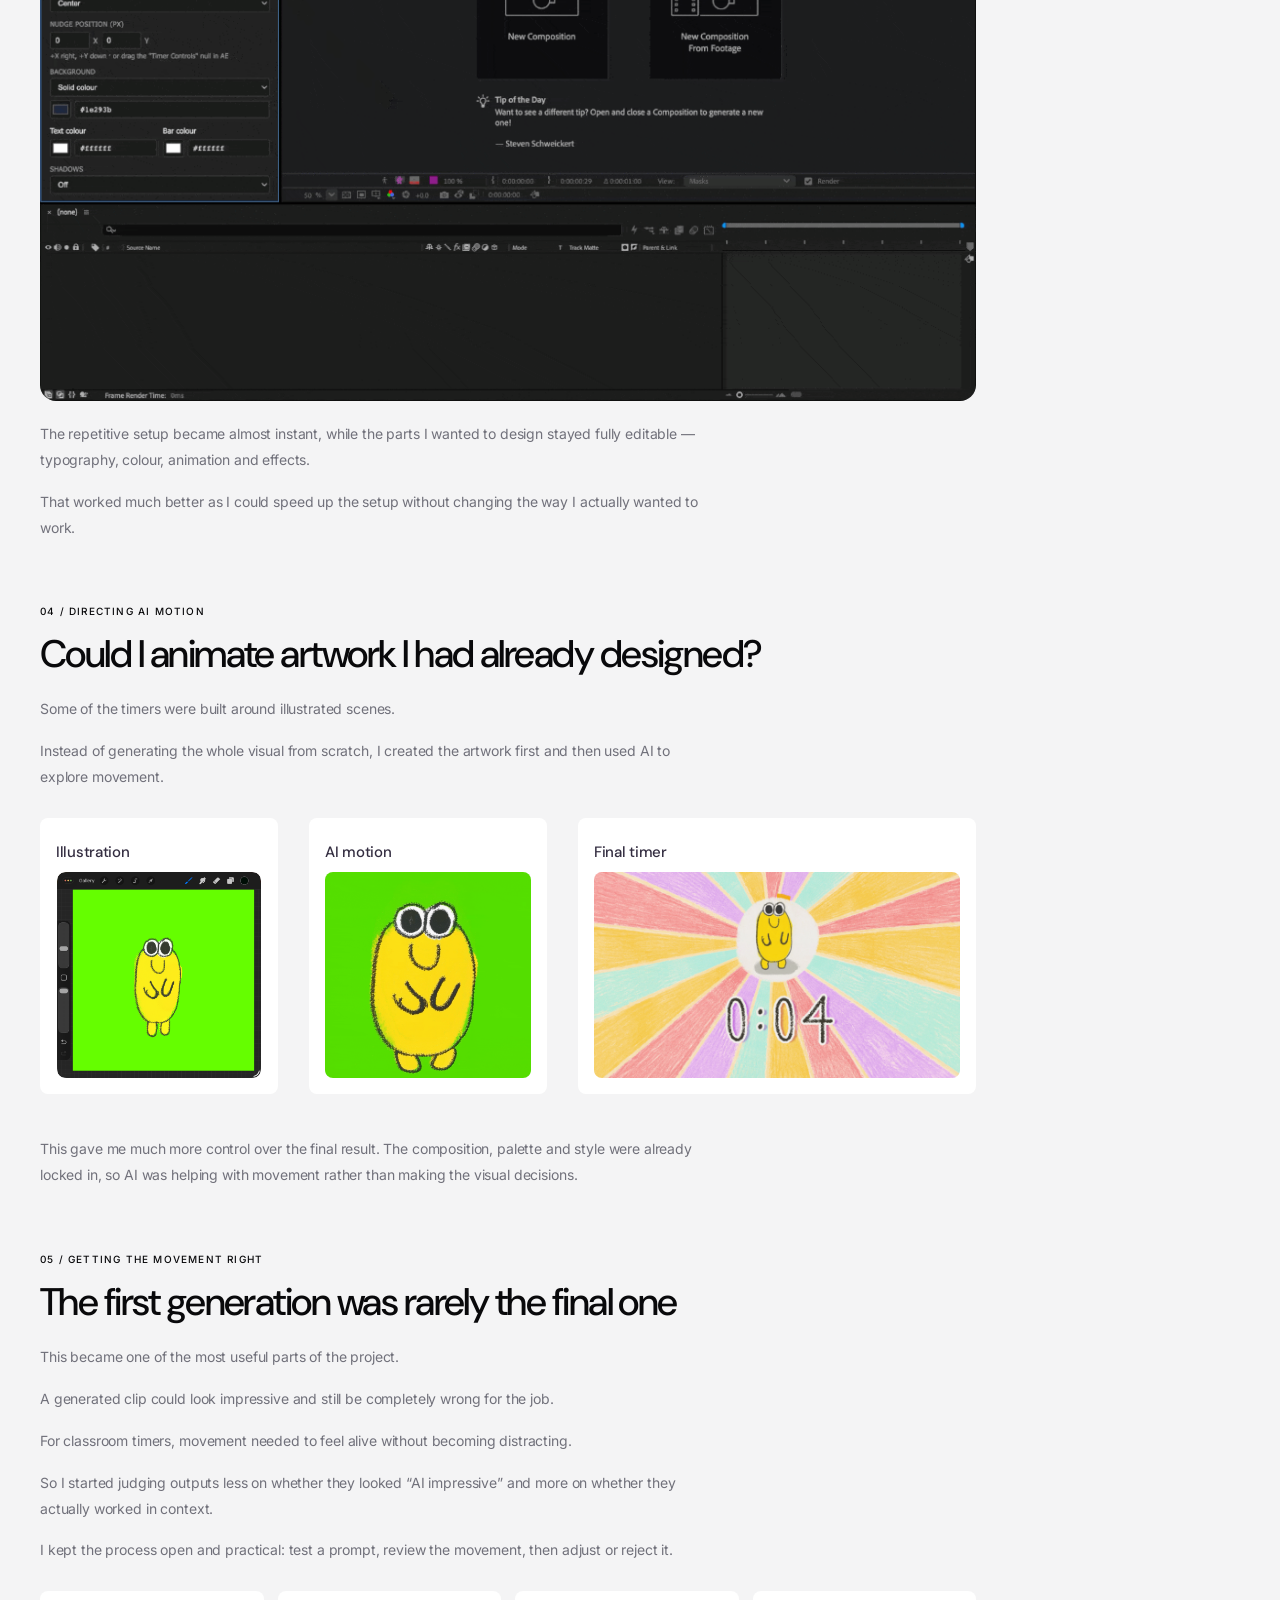
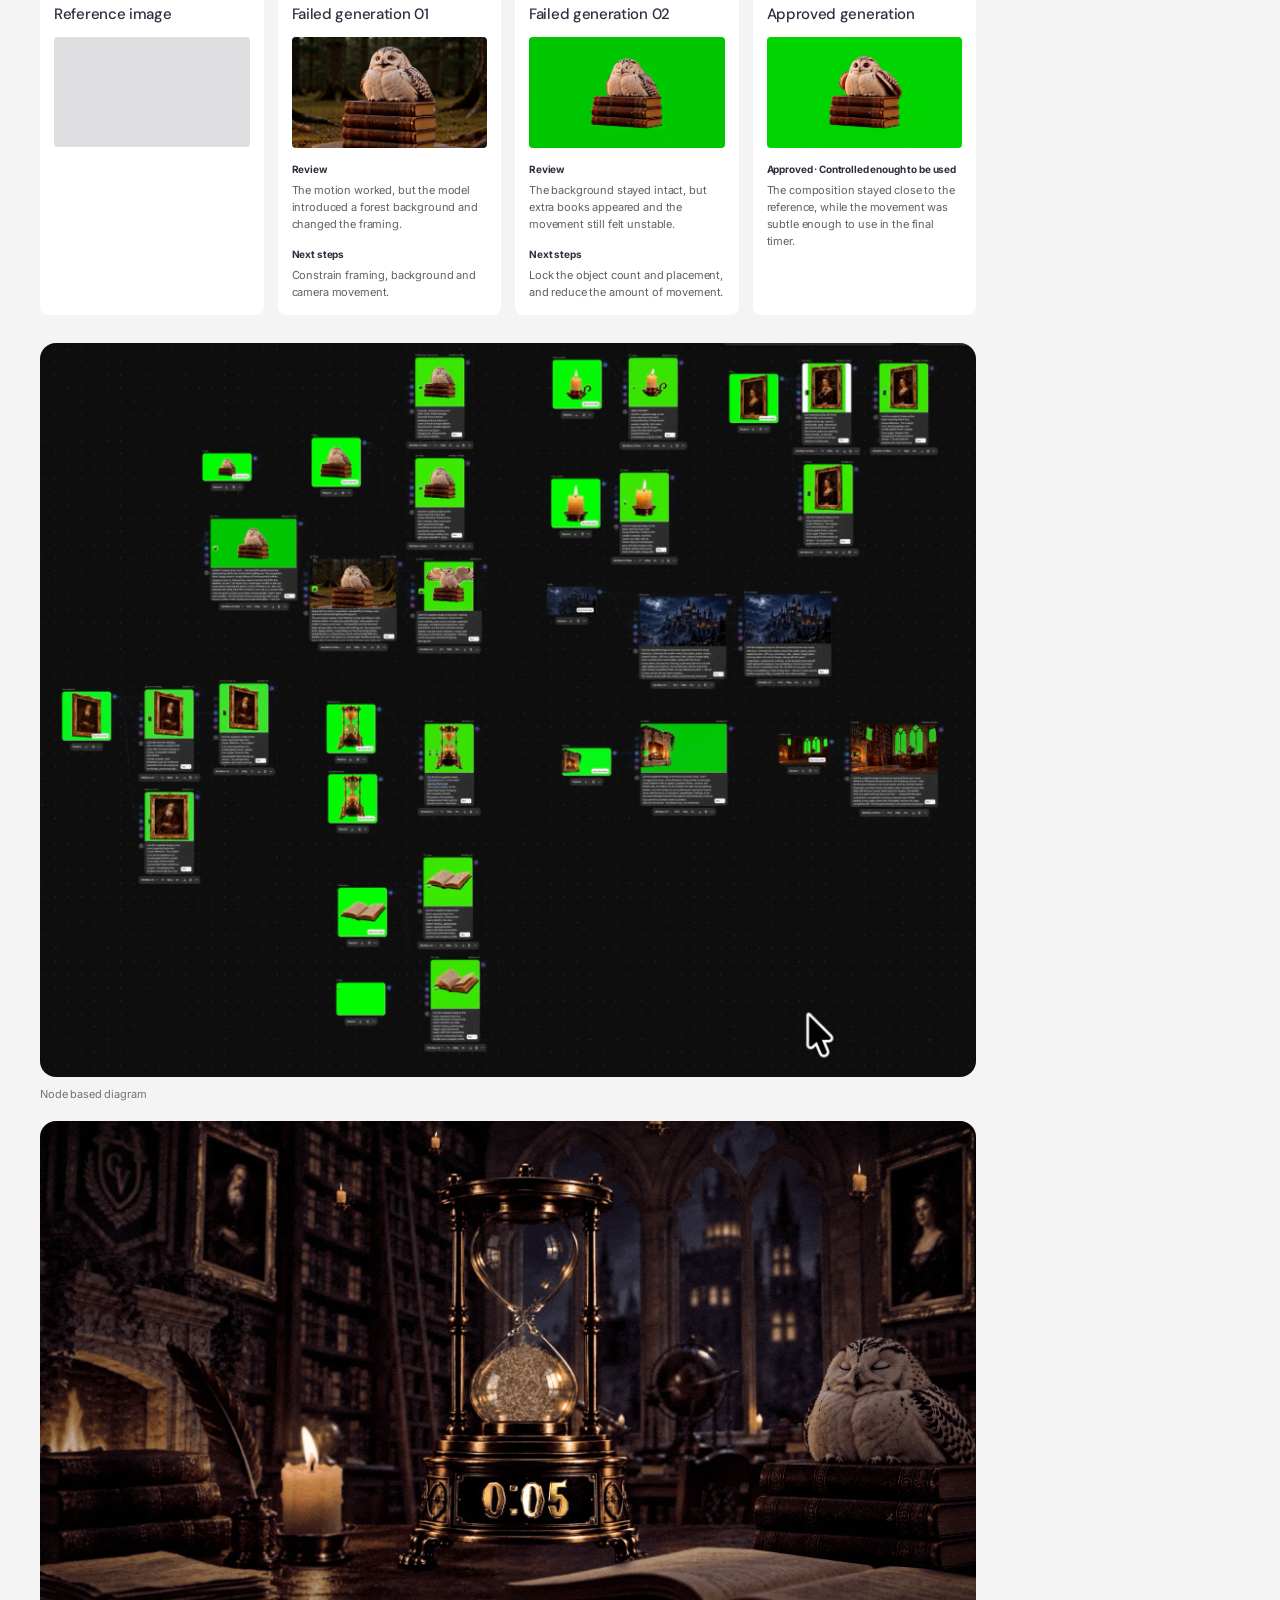
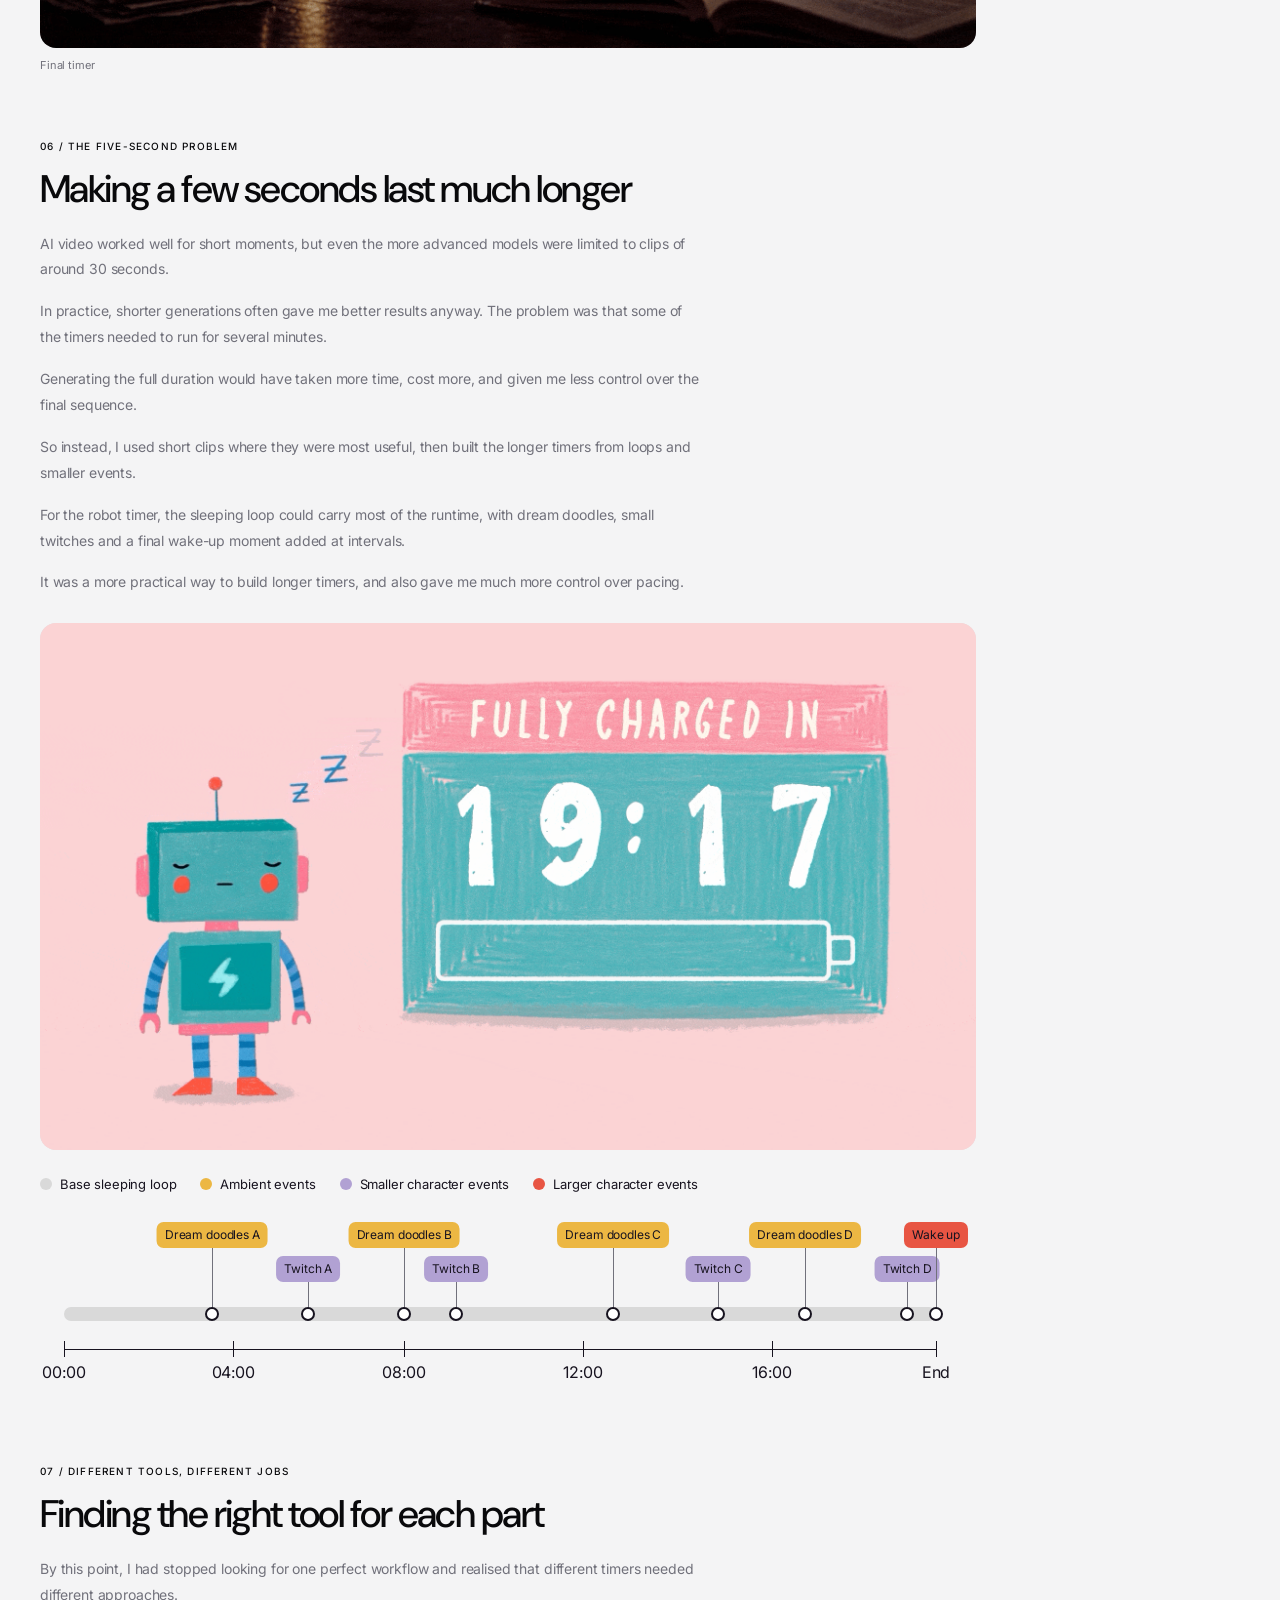
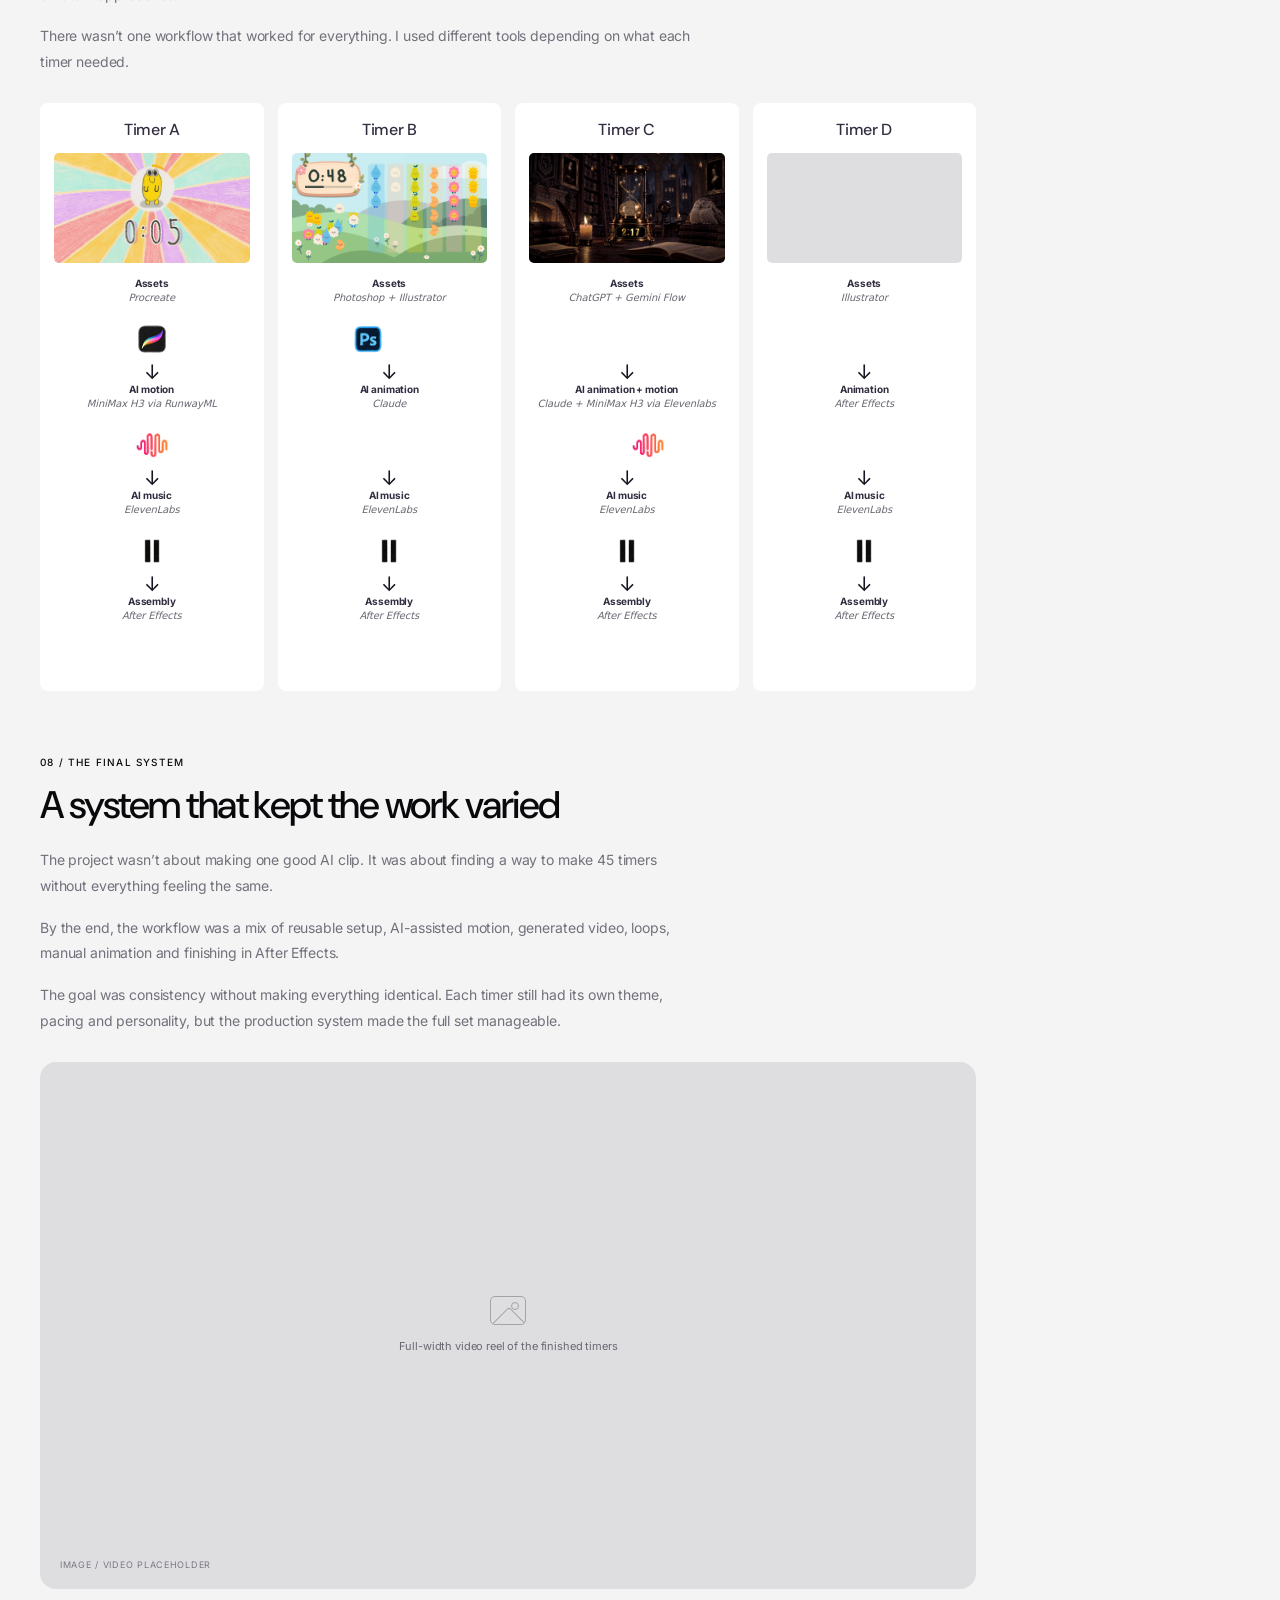
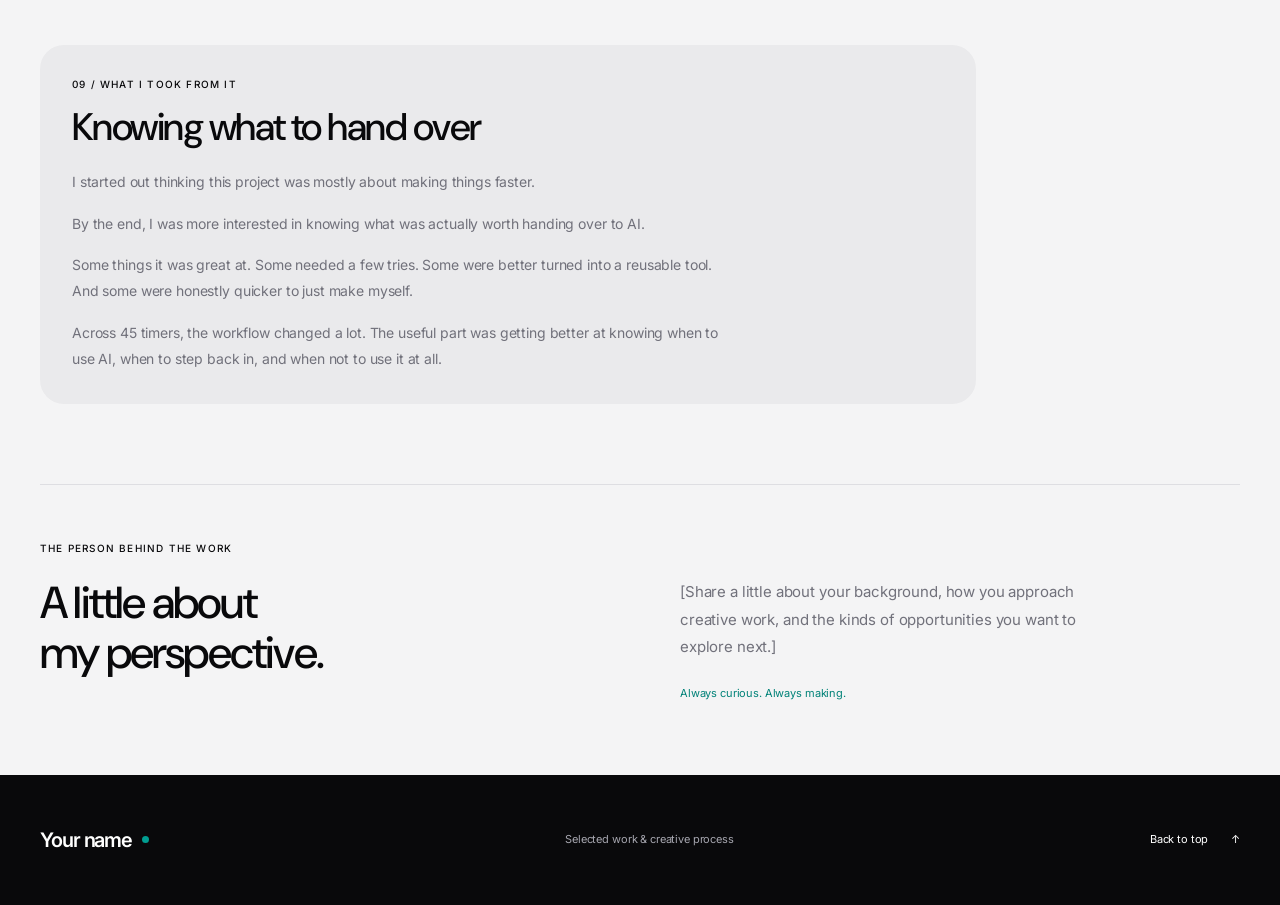
==== commit 19ea1c4f: "Exclude portfolio pages from search indexing" ====
--- a/index.html
+++ b/index.html
@@ -1,6 +1,7 @@
 <!doctype html>
 <html lang="en">
 <head>
+  <meta name="robots" content="noindex, nofollow, noimageindex">
   <meta charset="utf-8">
   <meta name="viewport" content="width=device-width, initial-scale=1">
   <meta name="description" content="A portfolio of motion, image, and multidisciplinary design. Selected work and the process behind it.">
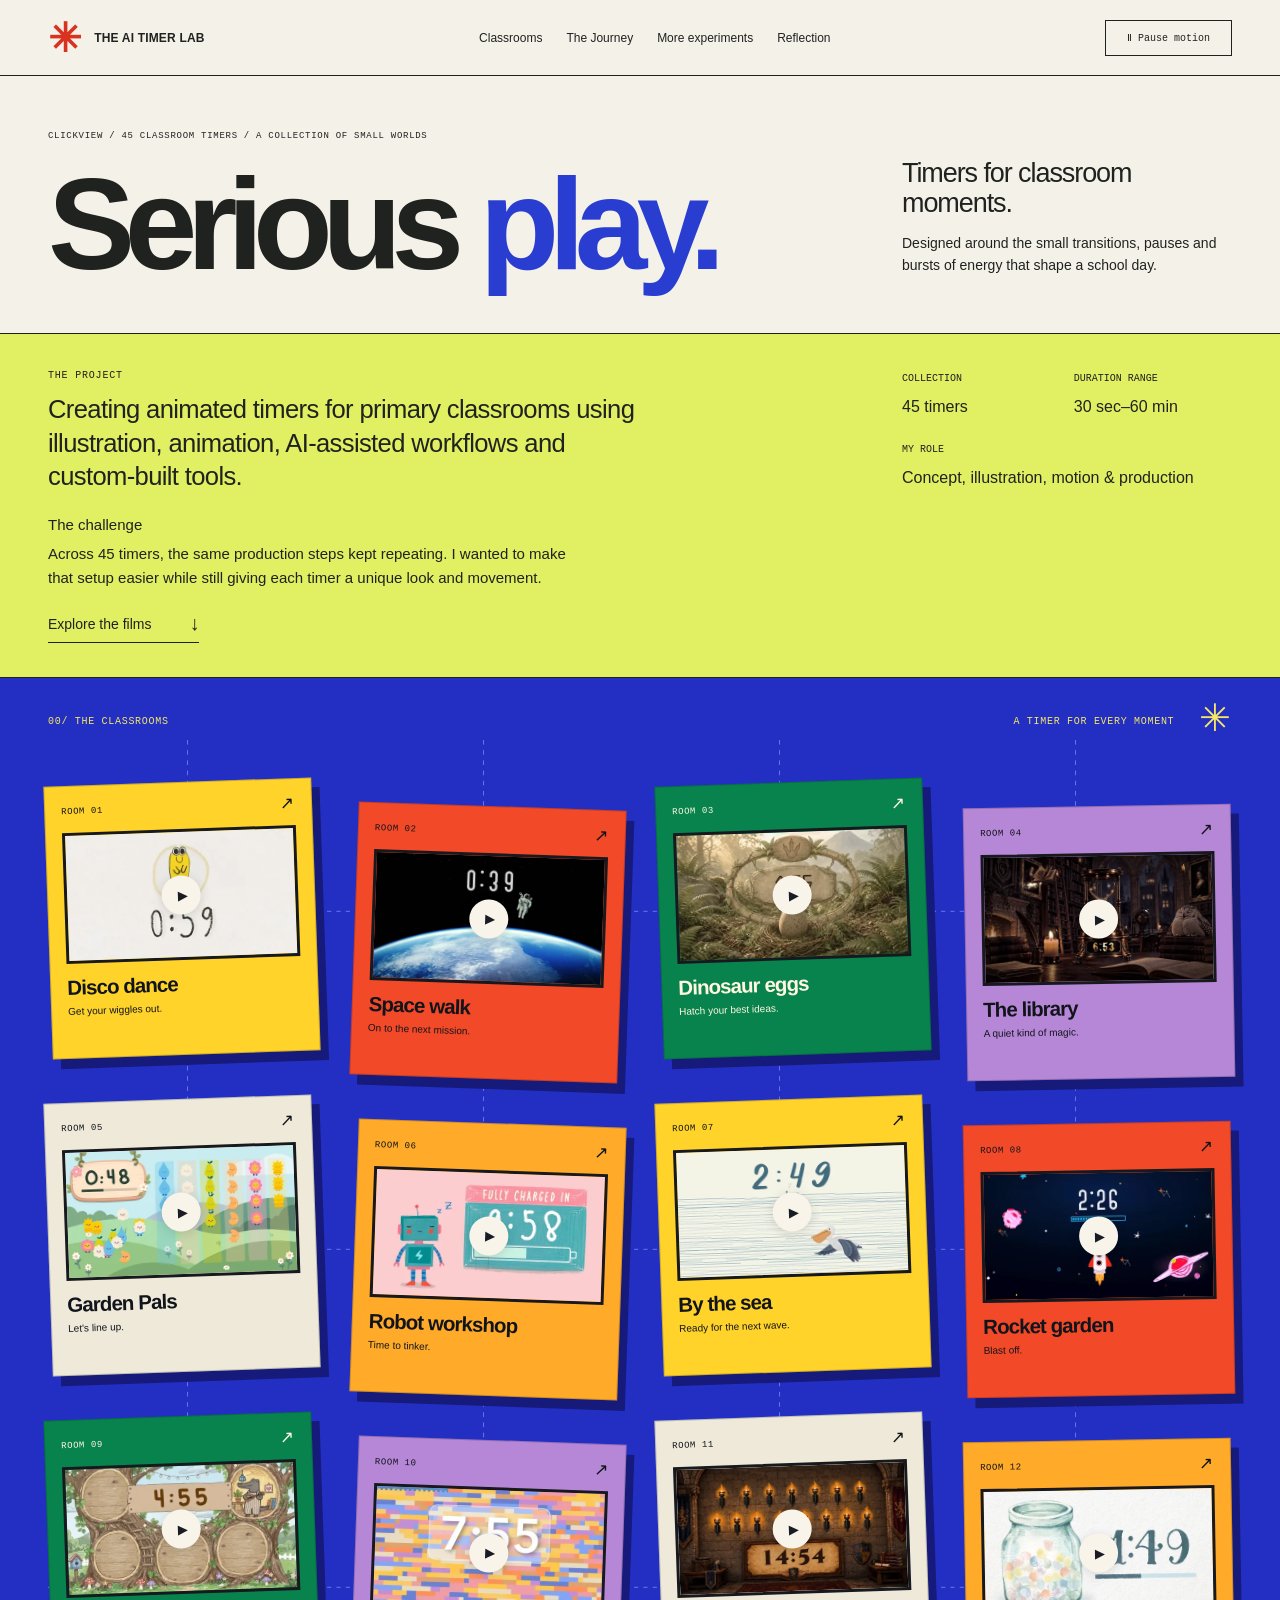
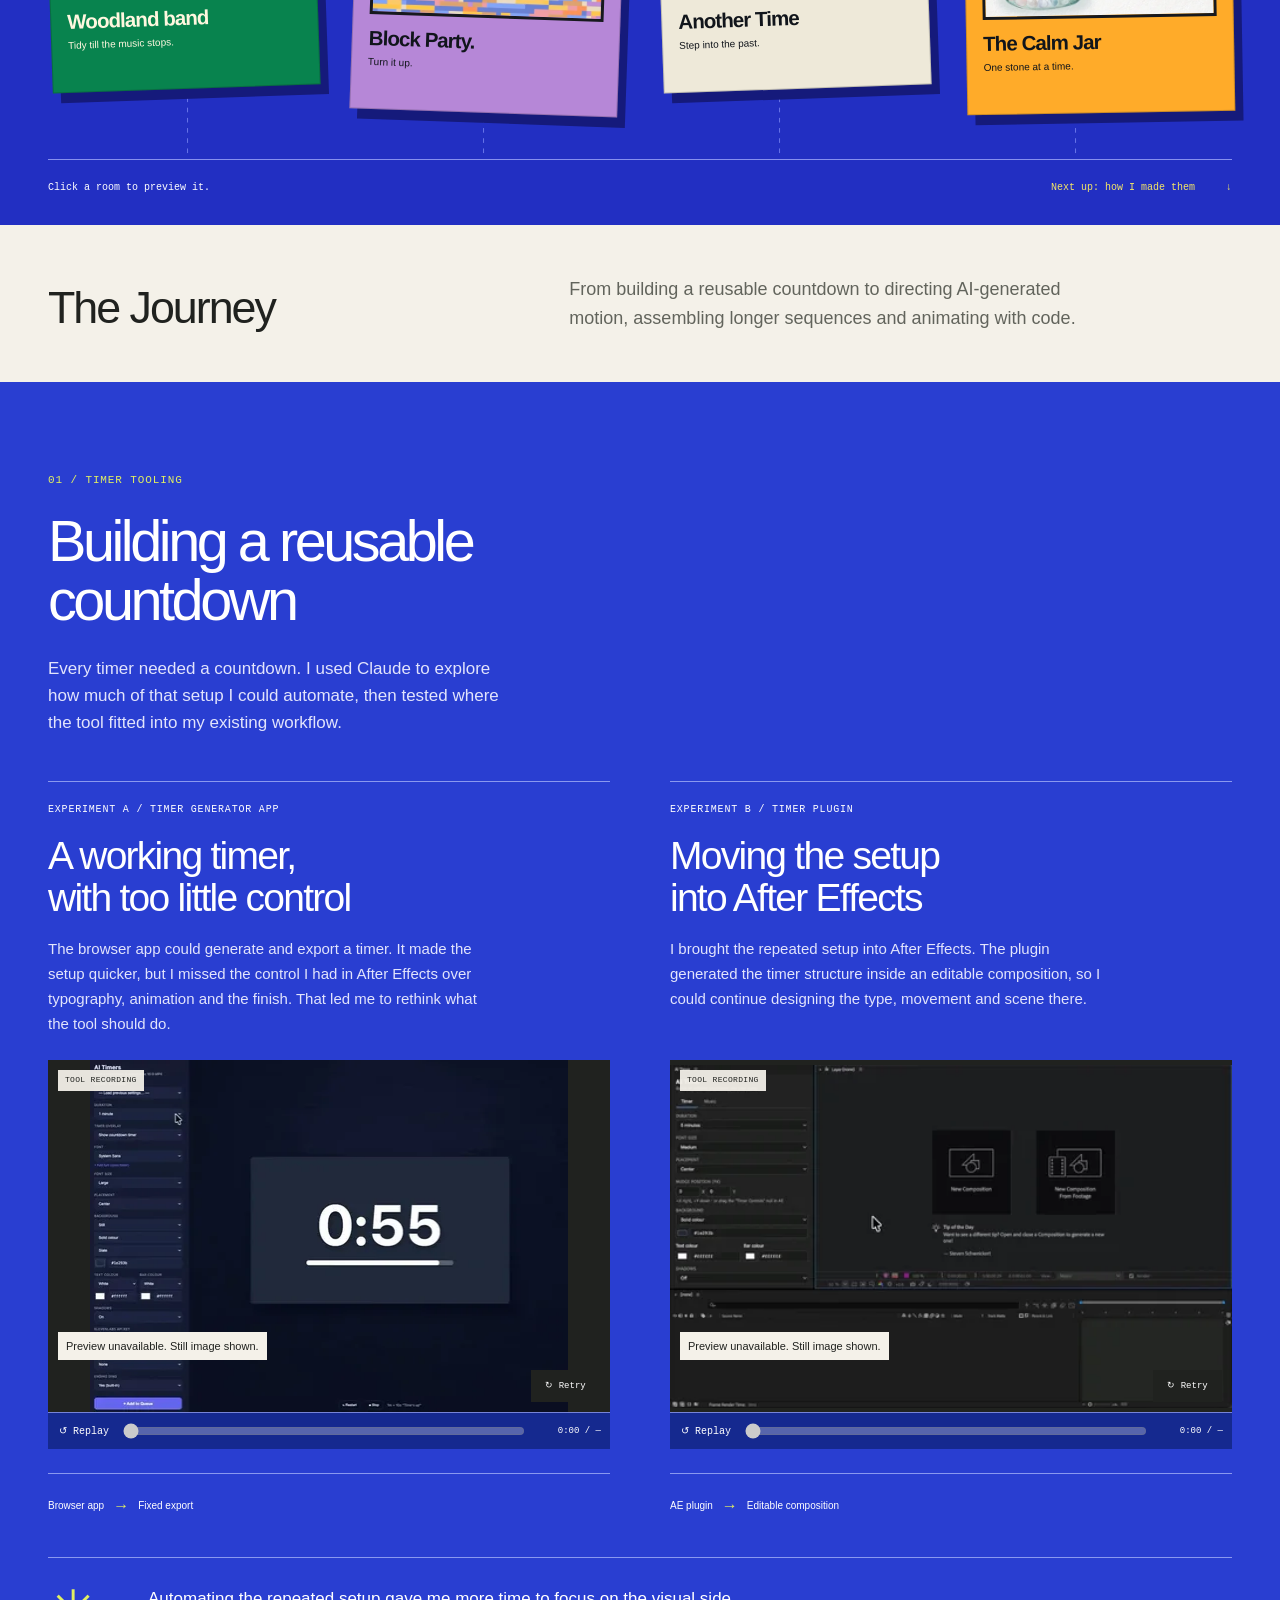
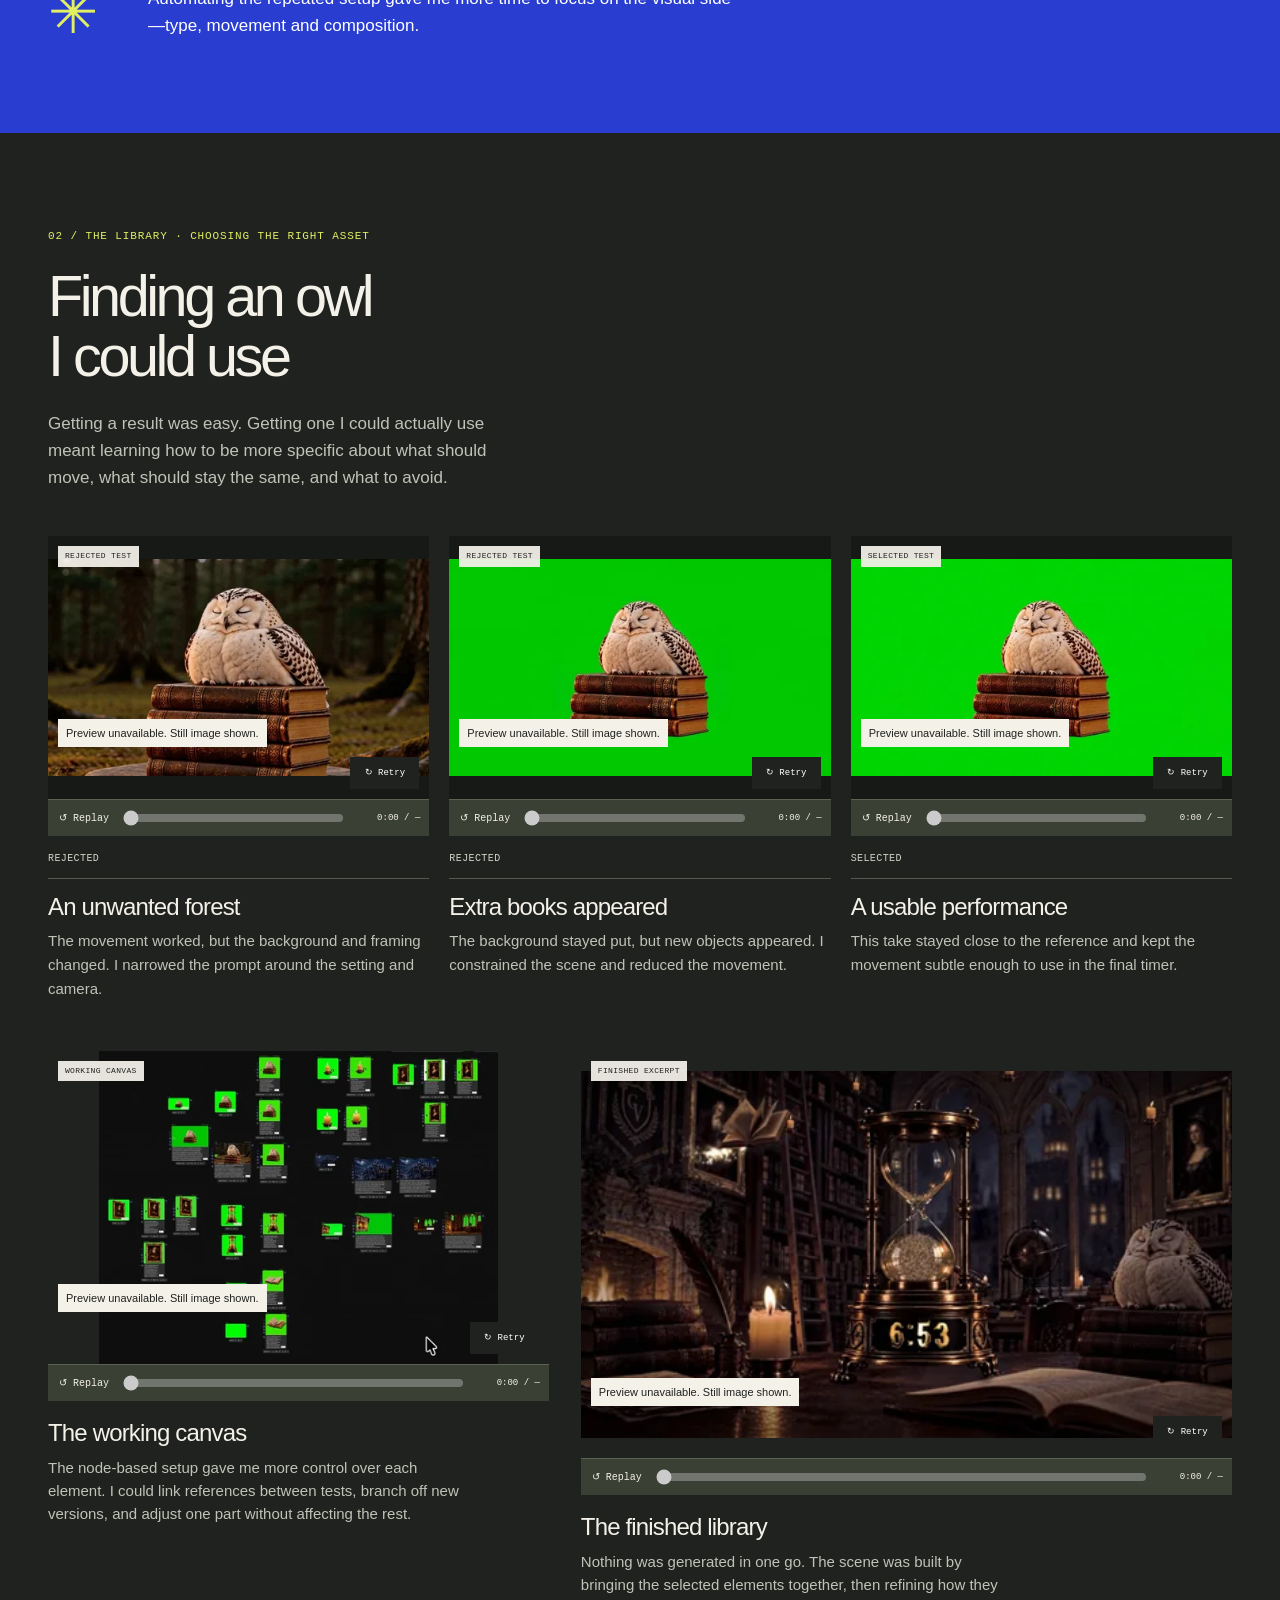
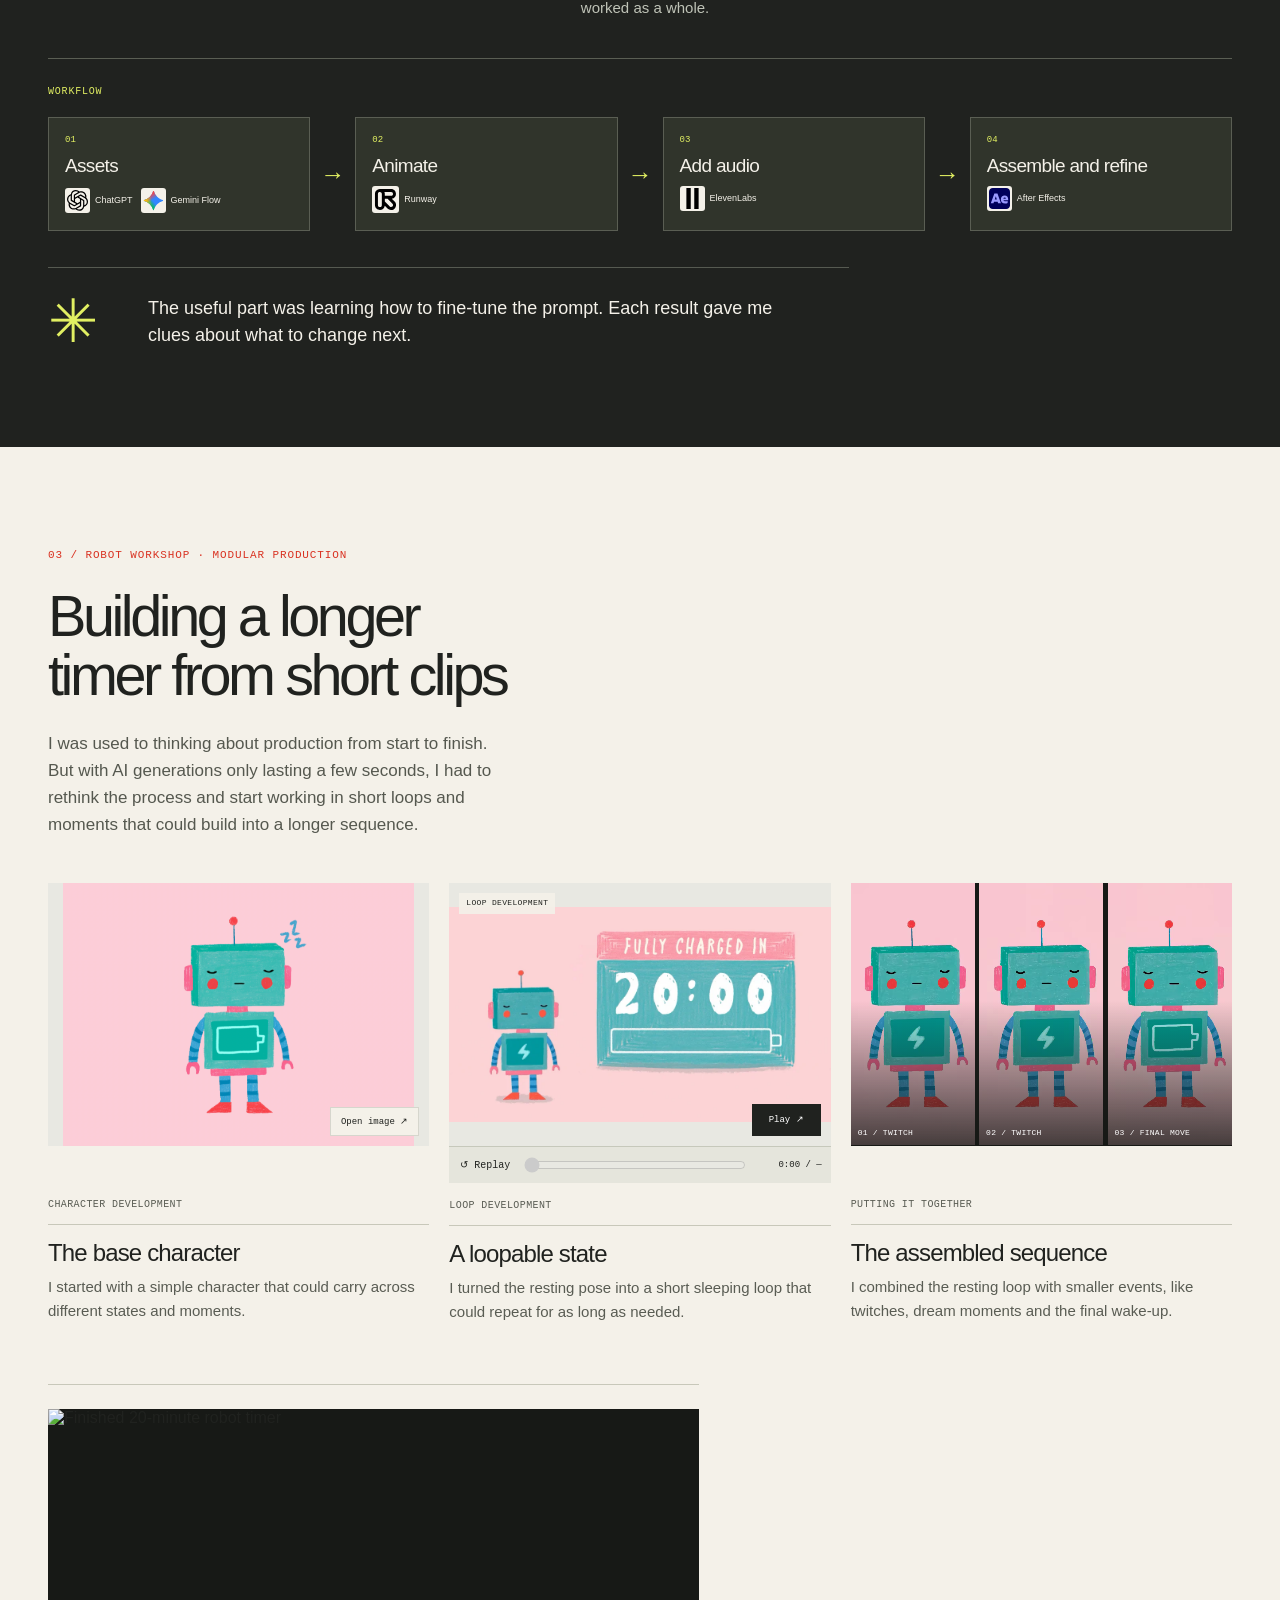
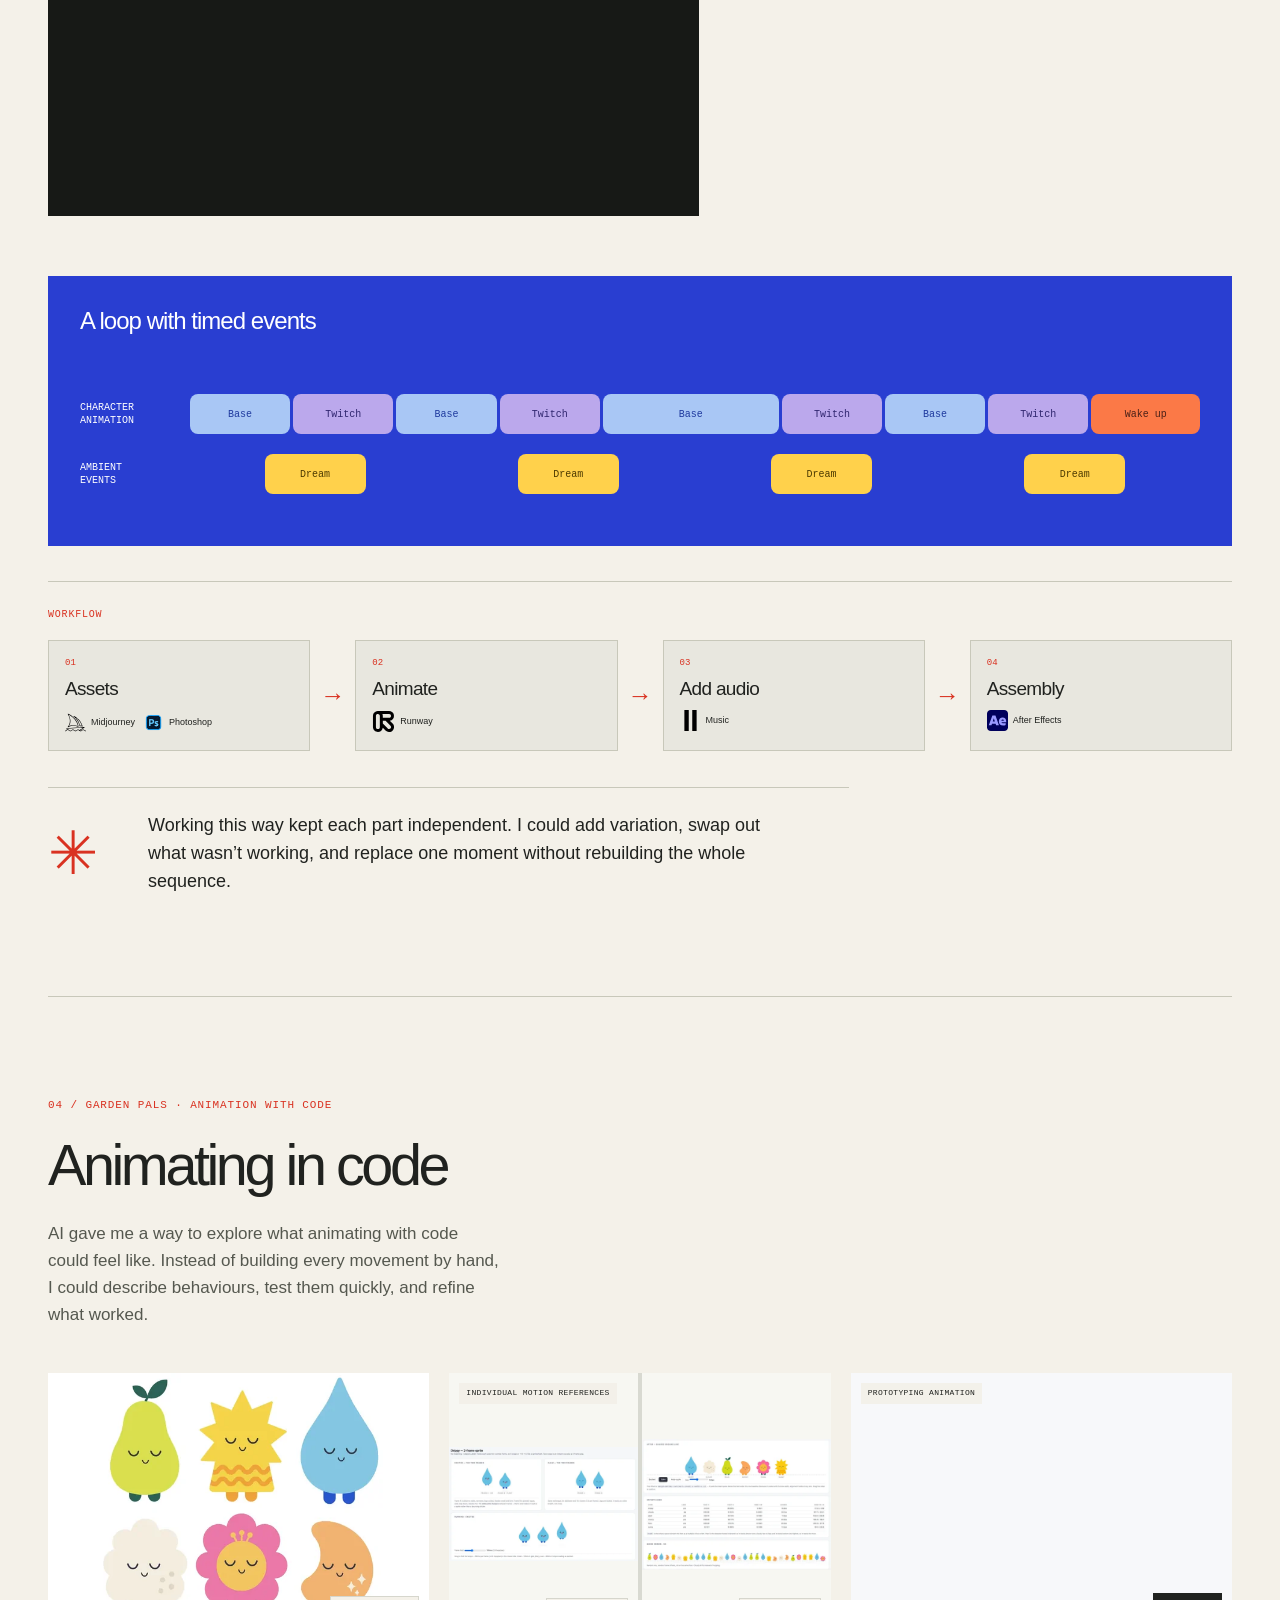
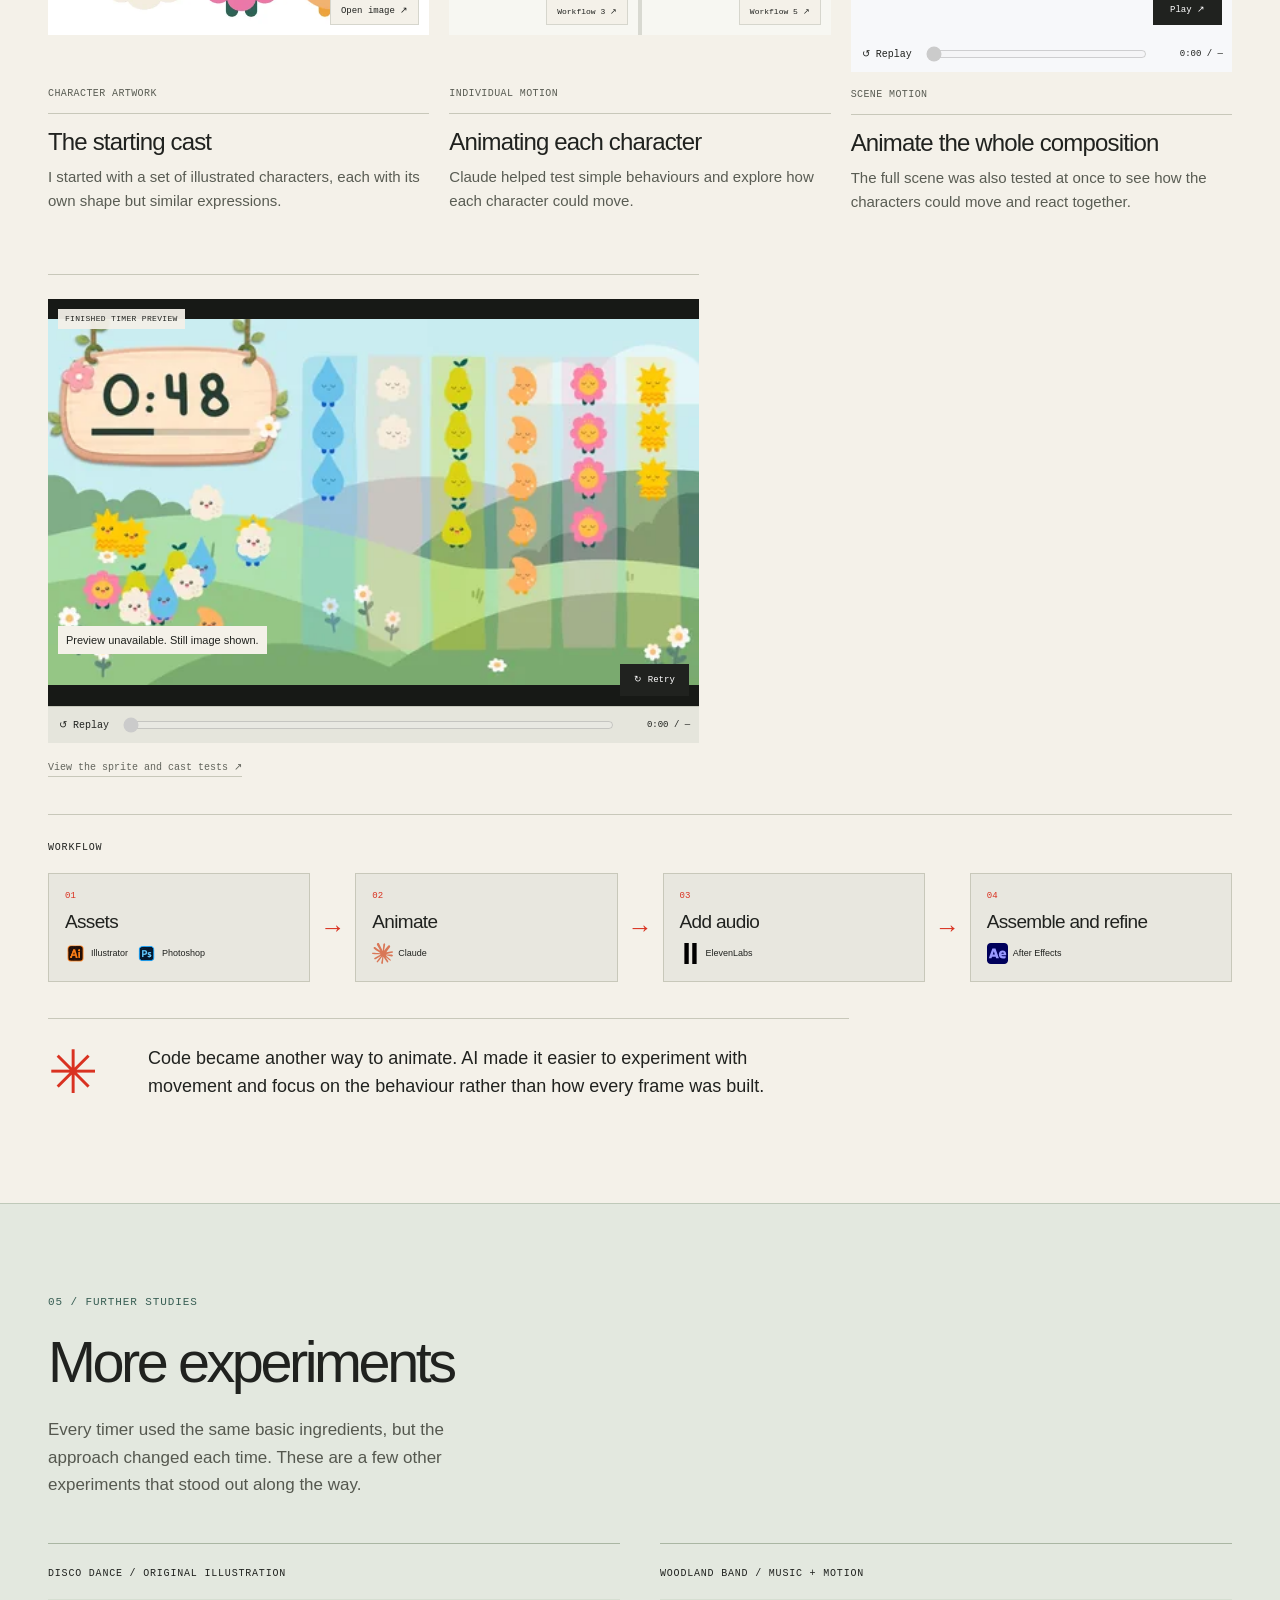
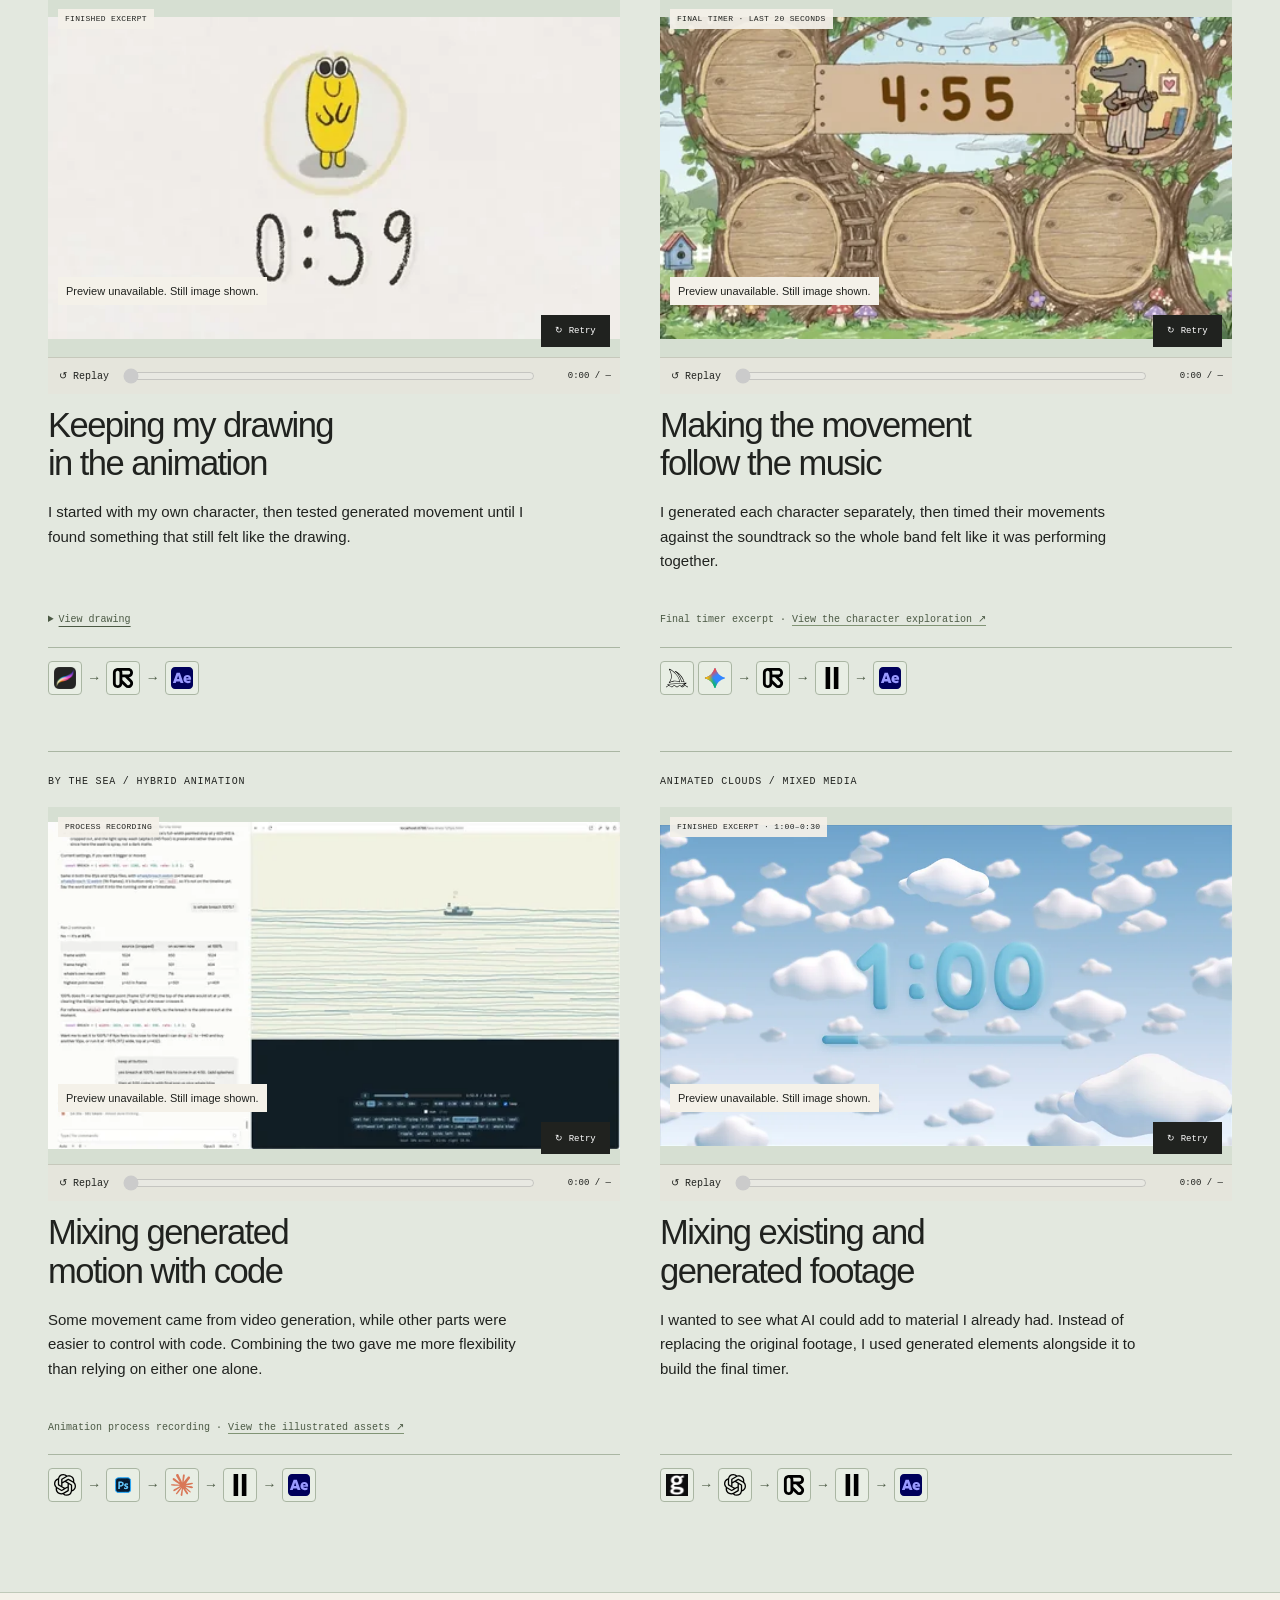
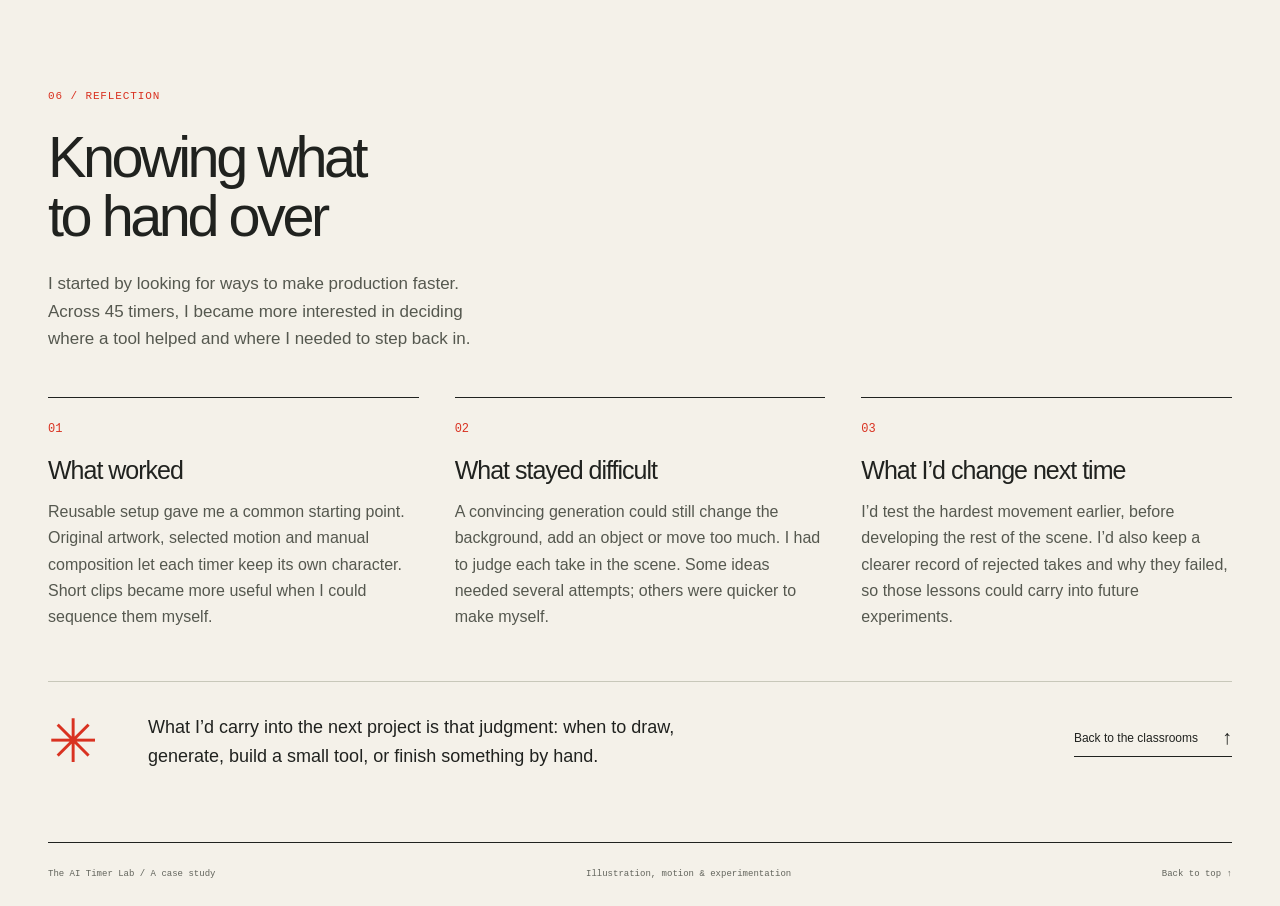
==== commit d5169d75: "Publish Design H and retire earlier portfolio pages" ====
--- a/index.html
+++ b/index.html
@@ -1,54 +1,353 @@
-<!doctype html>
+<!DOCTYPE html>
 <html lang="en">
 <head>
   <meta name="robots" content="noindex, nofollow, noimageindex">
-  <meta charset="utf-8">
-  <meta name="viewport" content="width=device-width, initial-scale=1">
-  <meta name="description" content="A portfolio of motion, image, and multidisciplinary design. Selected work and the process behind it.">
-  <meta name="theme-color" content="#f4f4f5">
-  <title>Your name — Selected work</title>
-  <link rel="preconnect" href="https://fonts.googleapis.com">
-  <link rel="preconnect" href="https://fonts.gstatic.com" crossorigin>
-  <link href="https://fonts.googleapis.com/css2?family=DM+Sans:wght@400;500;600&family=Inter:wght@400;500;600&display=swap" rel="stylesheet">
-  <link rel="stylesheet" href="variables.css">
-  <link rel="stylesheet" href="design-switcher.css">
-    <link rel="stylesheet" href="styles.css?v=20260921-timer-a-static">
-    <script src="content.js?v=20260921-minimax-h3" defer></script>
-    <script src="app.js?v=20260921-timer-a-static" defer></script>
+  <meta charset="utf-8"/>
+  <meta name="viewport" content="width=device-width, initial-scale=1"/>
+  <title>Serious play — The AI Timer Lab</title>
+  <meta name="description" content="The making of 45 animated timers for primary classrooms: original illustration, reusable tools, motion experiments and the decisions behind the finished work."/>
+  <meta name="theme-color" content="#f4f1e9"/>
+  <link rel="stylesheet" href="design-h.css?v=1"/>
+  <script defer src="design-h.js?v=1"></script>
+  <script defer src="classroom-player.js?v=inline-4"></script>
 </head>
 <body>
-  <a class="skip-link" href="#work">Skip to work</a>
-  <nav class="design-switcher" aria-label="Design versions">
-    <span class="design-switcher__label">Portfolio explorations</span>
-    <div class="design-switcher__links">
-      <a href="index.html" aria-current="page"><span class="design-switcher__letter">A</span> Original</a>
-      <a href="design-b.html"><span class="design-switcher__letter">B</span> Visual story</a>
-      <a href="design-c.html"><span class="design-switcher__letter">C</span> Process journal</a>
-      <a href="design-d.html"><span class="design-switcher__letter">D</span> The classroom</a>
-    </div>
+<a class="skip-link" href="#project">Skip to the project</a>
+<header class="site-header">
+  <a class="wordmark" href="#top"><span aria-hidden="true" class="brand-mark">✳</span> THE AI TIMER LAB</a>
+  <nav aria-label="Main navigation">
+    <a href="#classrooms">Classrooms</a>
+    <a href="#journey">The Journey</a>
+    <a href="#experiments">More experiments</a>
+    <a href="#reflection">Reflection</a>
   </nav>
-  <header class="site-header"><div class="container header-inner">
-    <a href="#top" class="wordmark" aria-label="Back to top"><span class="brand-mark" aria-hidden="true"><i></i><i></i><i></i></span><span id="site-name"></span></a>
-    <nav aria-label="Main navigation"><a href="#work">Selected work</a><a href="#test-two">Process</a><a href="#about">About</a></nav>
-    <span class="header-note" data-copy="headerNote">Independent perspective.</span>
-  </div></header>
-  <main id="top">
-    <section class="container hero" aria-labelledby="hero-title">
-      <div class="hero-copy"><p class="eyebrow"><span class="teal-dot"></span><span id="discipline"></span></p><h1 id="hero-title"></h1><p class="hero-description" id="hero-description"></p><a class="button primary" href="#work">Explore my work <span aria-hidden="true">↗</span></a></div>
-      <div class="hero-art"><div id="hero-media"></div><div class="hero-caption"><span data-copy="heroCaption">Motion. Image. Ideas.</span><span aria-hidden="true">↗</span></div></div>
-    </section>
-    <div class="container discipline-strip" aria-label="Creative disciplines" id="disciplines"></div>
-    <section class="container work-section" id="work" aria-labelledby="work-heading">
-      <div class="section-heading"><div><p class="eyebrow" data-copy="workEyebrow">A closer look</p><h2 id="work-heading" data-copy="workHeading">Selected work,<br>and what went into it.</h2></div><p data-copy="workIntro">One story in depth. A few more things in motion.</p></div>
-      <div class="work-layout">
-        <aside class="gallery-rail" aria-labelledby="gallery-heading"><div class="rail-title"><h3 id="gallery-heading" data-copy="galleryHeading">Work index</h3><span id="gallery-count"></span></div><div class="gallery-list" id="gallery"></div><p class="rail-note" data-copy="galleryNote">A collection of explorations.<br>Select a piece to take a look. <span aria-hidden="true">↗</span></p></aside>
-        <article class="project-story" id="story"></article>
-      </div>
-    </section>
-    <section class="container about-section" id="about" aria-labelledby="about-heading"><p class="eyebrow" data-copy="aboutEyebrow">The person behind the work</p><div class="about-grid"><h2 id="about-heading"></h2><div><p id="about-copy"></p><span class="small-label" data-copy="aboutNote">Always curious. Always making.</span></div></div></section>
-  </main>
-  <footer><div class="container footer-inner"><a class="wordmark" href="#top"><span id="footer-name"></span><span class="teal-dot"></span></a><p data-copy="footerNote">Selected work & creative process</p><a href="#top">Back to top <span aria-hidden="true">↑</span></a></div></footer>
-  <dialog id="viewer" class="viewer" aria-labelledby="viewer-title"><div class="viewer-toolbar"><span class="eyebrow" id="viewer-position"></span><button class="icon-button" id="viewer-close" aria-label="Close viewer">✕</button></div><div id="viewer-media"></div><div class="viewer-details"><div><p class="eyebrow" id="viewer-category"></p><h2 id="viewer-title"></h2><p id="viewer-description"></p></div><div class="viewer-navigation"><button class="icon-button" id="viewer-prev" aria-label="Previous work">←</button><button class="icon-button" id="viewer-next" aria-label="Next work">→</button></div></div></dialog>
-  <noscript><p class="container">Please enable JavaScript to display the portfolio content and gallery.</p></noscript>
+  <button aria-pressed="false" hidden id="motion-master" type="button">Ⅱ Pause motion</button>
+</header>
+<main id="top">
+<section class="classroom-hero" aria-labelledby="title">
+  <div class="classroom-heading wrap">
+    <div><p class="eyebrow">ClickView / 45 classroom timers / A collection of small worlds</p><h1 id="title">Serious <em>play.</em></h1></div>
+    <div class="classroom-intro"><p>Timers for classroom moments.</p><span>Designed around the small transitions, pauses and bursts of energy that shape a school day.</span></div>
+  </div>
+  <aside class="context-strip" id="project" aria-label="Project brief">
+    <div class="wrap context-inner">
+      <div class="project-copy">
+        <p class="eyebrow">The project</p>
+        <p class="project-summary">Creating animated timers for primary classrooms using illustration, animation, AI-assisted workflows and custom-built tools.</p>
+        <p class="project-challenge"><strong>The challenge</strong> Across 45 timers, the same production steps kept repeating. I wanted to make that setup easier while still giving each timer a unique look and movement.</p>
+        <a class="text-link project-cta" href="#classrooms">Explore the films <span aria-hidden="true">↓</span></a>
+      </div>
+      <dl>
+        <div><dt>Collection</dt><dd>45 timers</dd></div>
+        <div><dt>Duration range</dt><dd>30 sec–60 min</dd></div>
+        <div><dt>My role</dt><dd>Concept, illustration, motion &amp; production</dd></div>
+      </dl>
+    </div>
+  </aside>
+  <div class="classroom-campus" id="classrooms"><div class="campus-key wrap"><span>00/ The classrooms</span><span>A timer for every moment <b aria-hidden="true">✳</b></span></div><div class="classroom-plan wrap"><svg class="corridors" viewBox="0 0 1400 1100" preserveAspectRatio="none" aria-hidden="true"><path d="M0 185H1400M0 550H1400M0 915H1400M165 0V1100M515 0V1100M865 0V1100M1215 0V1100"/></svg><button class="classroom room-0" type="button" data-video="assets/design-c/optimized/dance-desktop.mp4" data-mobile="assets/design-c/optimized/dance-mobile.mp4" data-title="Disco dance" data-poster="assets/design-c/optimized/dance-poster-5d953f-480.webp" aria-label="Pause or play Disco dance preview" aria-pressed="false"><span class="room-sign"><span>ROOM 01</span><span aria-hidden="true">↗</span></span><span class="room-screen"><img src="assets/design-c/optimized/dance-poster-5d953f-480.webp" alt="" fetchpriority="high" width="480" height="270"/><video class="room-video" muted playsinline preload="none" aria-hidden="true" tabindex="-1"></video><span class="room-play" aria-hidden="true">▶</span><span class="room-live" aria-hidden="true">Playing preview</span></span><span class="room-caption"><strong>Disco dance</strong><span>Get your wiggles out.</span></span></button><button class="classroom room-1" type="button" data-video="assets/design-c/optimized/space-desktop.mp4" data-mobile="assets/design-c/optimized/space-mobile.mp4" data-title="Space walk" data-poster="assets/design-c/optimized/009-screenshot-87b095-480.webp" aria-label="Pause or play Space walk preview" aria-pressed="false"><span class="room-sign"><span>ROOM 02</span><span aria-hidden="true">↗</span></span><span class="room-screen"><img src="assets/design-c/optimized/009-screenshot-87b095-480.webp" alt=""  width="480" height="270"/><video class="room-video" muted playsinline preload="none" aria-hidden="true" tabindex="-1"></video><span class="room-play" aria-hidden="true">▶</span><span class="room-live" aria-hidden="true">Playing preview</span></span><span class="room-caption"><strong>Space walk</strong><span>On to the next mission.</span></span></button><button class="classroom room-2" type="button" data-video="assets/design-c/dinosaurs.mp4" data-mobile="assets/design-c/optimized/dinosaurs-mobile.mp4" data-title="Dinosaur eggs" data-poster="assets/design-c/optimized/dinosaurs-poster-f09358-480.webp" aria-label="Pause or play Dinosaur eggs preview" aria-pressed="false"><span class="room-sign"><span>ROOM 03</span><span aria-hidden="true">↗</span></span><span class="room-screen"><img src="assets/design-c/optimized/dinosaurs-poster-f09358-480.webp" alt=""  width="480" height="270"/><video class="room-video" muted playsinline preload="none" aria-hidden="true" tabindex="-1"></video><span class="room-play" aria-hidden="true">▶</span><span class="room-live" aria-hidden="true">Playing preview</span></span><span class="room-caption"><strong>Dinosaur eggs</strong><span>Hatch your best ideas.</span></span></button><button class="classroom room-3" type="button" data-video="assets/timer-lab-review/05-final.mp4" data-mobile="assets/design-c/optimized/05-final-mobile.mp4" data-title="The library" data-poster="assets/design-c/optimized/040-screenshot-a0b69e-480.webp" aria-label="Pause or play The library preview" aria-pressed="false"><span class="room-sign"><span>ROOM 04</span><span aria-hidden="true">↗</span></span><span class="room-screen"><img src="assets/design-c/optimized/040-screenshot-a0b69e-480.webp" alt=""  width="480" height="270"/><video class="room-video" muted playsinline preload="none" aria-hidden="true" tabindex="-1"></video><span class="room-play" aria-hidden="true">▶</span><span class="room-live" aria-hidden="true">Playing preview</span></span><span class="room-caption"><strong>The library</strong><span>A quiet kind of magic.</span></span></button><button class="classroom room-4" type="button" data-video="assets/design-c/cartoon.mp4" data-mobile="assets/design-c/optimized/cartoon-mobile.mp4" data-title="Garden Pals" data-poster="assets/design-c/optimized/006-screenshot-9f2af5-480.webp" aria-label="Pause or play Garden Pals preview" aria-pressed="false"><span class="room-sign"><span>ROOM 05</span><span aria-hidden="true">↗</span></span><span class="room-screen"><img src="assets/design-c/optimized/006-screenshot-9f2af5-480.webp" alt="" loading="lazy" width="480" height="270"/><video class="room-video" muted playsinline preload="none" aria-hidden="true" tabindex="-1"></video><span class="room-play" aria-hidden="true">▶</span><span class="room-live" aria-hidden="true">Playing preview</span></span><span class="room-caption"><strong>Garden Pals</strong><span>Let's line up.</span></span></button><button class="classroom room-5" type="button" data-video="assets/design-c/optimized/06-robot-timer-desktop.mp4" data-mobile="assets/design-c/optimized/06-robot-timer-mobile.mp4" data-title="Robot workshop" data-poster="assets/design-c/optimized/035-screenshot-b5ec72-480.webp" aria-label="Pause or play Robot workshop preview" aria-pressed="false"><span class="room-sign"><span>ROOM 06</span><span aria-hidden="true">↗</span></span><span class="room-screen"><img src="assets/design-c/optimized/035-screenshot-b5ec72-480.webp" alt="" loading="lazy" width="480" height="270"/><video class="room-video" muted playsinline preload="none" aria-hidden="true" tabindex="-1"></video><span class="room-play" aria-hidden="true">▶</span><span class="room-live" aria-hidden="true">Playing preview</span></span><span class="room-caption"><strong>Robot workshop</strong><span>Time to tinker.</span></span></button><button class="classroom room-0" type="button" data-video="assets/design-c/optimized/seascape-desktop.mp4" data-mobile="assets/design-c/optimized/seascape-mobile.mp4" data-title="By the sea" data-poster="assets/design-c/optimized/012-screenshot-5c57d1-480.webp" aria-label="Pause or play By the sea preview" aria-pressed="false"><span class="room-sign"><span>ROOM 07</span><span aria-hidden="true">↗</span></span><span class="room-screen"><img src="assets/design-c/optimized/012-screenshot-5c57d1-480.webp" alt="" loading="lazy" width="480" height="270"/><video class="room-video" muted playsinline preload="none" aria-hidden="true" tabindex="-1"></video><span class="room-play" aria-hidden="true">▶</span><span class="room-live" aria-hidden="true">Playing preview</span></span><span class="room-caption"><strong>By the sea</strong><span>Ready for the next wave.</span></span></button><button class="classroom room-1" type="button" data-video="assets/design-c/optimized/rocket-desktop.mp4" data-mobile="assets/design-c/optimized/rocket-mobile.mp4" data-title="Rocket garden" data-poster="assets/design-c/optimized/016-screenshot-b27e74-480.webp" aria-label="Pause or play Rocket garden preview" aria-pressed="false"><span class="room-sign"><span>ROOM 08</span><span aria-hidden="true">↗</span></span><span class="room-screen"><img src="assets/design-c/optimized/016-screenshot-b27e74-480.webp" alt="" loading="lazy" width="480" height="270"/><video class="room-video" muted playsinline preload="none" aria-hidden="true" tabindex="-1"></video><span class="room-play" aria-hidden="true">▶</span><span class="room-live" aria-hidden="true">Playing preview</span></span><span class="room-caption"><strong>Rocket garden</strong><span>Blast off.</span></span></button><button class="classroom room-2" type="button" data-video="assets/design-c/animals.mp4" data-mobile="assets/design-c/animals.mp4" data-title="Woodland band" data-poster="assets/design-c/optimized/animals-poster-3065dc-480.webp" aria-label="Pause or play Woodland band preview" aria-pressed="false"><span class="room-sign"><span>ROOM 09</span><span aria-hidden="true">↗</span></span><span class="room-screen"><img src="assets/design-c/optimized/animals-poster-3065dc-480.webp" alt="" loading="lazy" width="480" height="270"/><video class="room-video" muted playsinline preload="none" aria-hidden="true" tabindex="-1"></video><span class="room-play" aria-hidden="true">▶</span><span class="room-live" aria-hidden="true">Playing preview</span></span><span class="room-caption"><strong>Woodland band</strong><span>Tidy till the music stops.</span></span></button><button class="classroom room-3" type="button" data-video="assets/design-c/blocks.mp4" data-mobile="assets/design-c/blocks.mp4" data-title="Block Party." data-poster="assets/design-c/optimized/blocks-poster-b37ff3-480.webp" aria-label="Pause or play Block Party. preview" aria-pressed="false"><span class="room-sign"><span>ROOM 10</span><span aria-hidden="true">↗</span></span><span class="room-screen"><img src="assets/design-c/optimized/blocks-poster-b37ff3-480.webp" alt="" loading="lazy" width="480" height="270"/><video class="room-video" muted playsinline preload="none" aria-hidden="true" tabindex="-1"></video><span class="room-play" aria-hidden="true">▶</span><span class="room-live" aria-hidden="true">Playing preview</span></span><span class="room-caption"><strong>Block Party.</strong><span>Turn it up.</span></span></button><button class="classroom room-4" type="button" data-video="assets/design-c/medieval.mp4" data-mobile="assets/design-c/optimized/medieval-mobile.mp4" data-title="Another Time" data-poster="assets/design-c/optimized/030-screenshot-ae15b6-480.webp" aria-label="Pause or play Another Time preview" aria-pressed="false"><span class="room-sign"><span>ROOM 11</span><span aria-hidden="true">↗</span></span><span class="room-screen"><img src="assets/design-c/optimized/030-screenshot-ae15b6-480.webp" alt="" loading="lazy" width="480" height="270"/><video class="room-video" muted playsinline preload="none" aria-hidden="true" tabindex="-1"></video><span class="room-play" aria-hidden="true">▶</span><span class="room-live" aria-hidden="true">Playing preview</span></span><span class="room-caption"><strong>Another Time</strong><span>Step into the past.</span></span></button><button class="classroom room-5" type="button" data-video="assets/design-c/watercolour.mp4" data-mobile="assets/design-c/watercolour.mp4" data-title="The Calm Jar" data-poster="assets/design-c/optimized/011-screenshot-d608e9-480.webp" aria-label="Pause or play The Calm Jar preview" aria-pressed="false"><span class="room-sign"><span>ROOM 12</span><span aria-hidden="true">↗</span></span><span class="room-screen"><img src="assets/design-c/optimized/011-screenshot-d608e9-480.webp" alt="" loading="lazy" width="480" height="270"/><video class="room-video" muted playsinline preload="none" aria-hidden="true" tabindex="-1"></video><span class="room-play" aria-hidden="true">▶</span><span class="room-live" aria-hidden="true">Playing preview</span></span><span class="room-caption"><strong>The Calm Jar</strong><span>One stone at a time.</span></span></button></div><div class="campus-footer wrap"><span>Click a room to preview it.</span><a href="#journey">Next up: how I made them <span aria-hidden="true">↓</span></a></div></div>
+</section>
+
+<section id="journey" aria-labelledby="journey-title">
+  <div class="journey-intro wrap">
+    <h2 id="journey-title">The Journey</h2>
+    <p class="journey-deck">From building a reusable countdown to directing AI-generated motion, assembling longer sequences and animating with code.</p>
+  </div>
+  <section class="tools-chapter" id="tools" aria-labelledby="tools-title">
+    <div class="wrap">
+      <div class="section-heading">
+        <div><p class="eyebrow">01 / Timer tooling</p><h2 id="tools-title">Building a reusable countdown</h2><p class="section-deck">Every timer needed a countdown. I used Claude to explore how much of that setup I could automate, then tested where the tool fitted into my existing workflow.</p></div>
+      </div>
+      <div class="tools-grid">
+        <article>
+          <p class="eyebrow">Experiment A / Timer generator app</p>
+          <h3>A working timer, with too little control</h3>
+          <p>The browser app could generate and export a timer. It made the setup quicker, but I missed the control I had in After Effects over typography, animation and the finish. That led me to rethink what the tool should do.</p>
+          <div class="media motion contain" data-label="Browser timer generator demonstration">
+<img alt="" aria-hidden="true" class="motion-poster" decoding="async" height="703" loading="lazy" sizes="(max-width: 760px) calc(100vw - 36px), min(48vw, 780px)" src="assets/design-c/optimized/02-timer-app-fbb29d-480.webp" srcset="assets/design-c/optimized/02-timer-app-fbb29d-480.webp 480w, assets/timer-lab-review/02-timer-app.jpg 960w" width="960"/><video aria-label="Browser timer generator demonstration" data-src="assets/timer-lab-review/02-timer-app.mp4" data-src-mobile="assets/design-c/optimized/02-timer-app-mobile.mp4" loop="" muted="" playsinline="" preload="none"></video>
+<span class="speed">Tool recording</span><button aria-label="Play Browser timer generator demonstration" aria-pressed="false" class="play-control" hidden="" type="button">Play ↗</button><span class="media-error" hidden="">Motion unavailable · still shown</span></div>
+          <p class="tool-route">Browser app <b>→</b> Fixed export</p>
+        </article>
+        <article>
+          <p class="eyebrow">Experiment B / Timer plugin</p>
+          <h3>Moving the setup<br/>into After Effects</h3>
+          <p>I brought the repeated setup into After Effects. The plugin generated the timer structure inside an editable composition, so I could continue designing the type, movement and scene there.</p>
+          <div class="media motion contain" data-label="After Effects timer setup tool demonstration">
+<img alt="" aria-hidden="true" class="motion-poster" decoding="async" height="586" loading="lazy" sizes="(max-width: 760px) calc(100vw - 36px), min(48vw, 780px)" src="assets/design-c/optimized/03-ae-plugin-fdb40a-480.webp" srcset="assets/design-c/optimized/03-ae-plugin-fdb40a-480.webp 480w, assets/timer-lab-review/03-ae-plugin.jpg 960w" width="960"/><video aria-label="After Effects timer setup tool demonstration" data-src="assets/timer-lab-review/03-ae-plugin.mp4" data-src-mobile="assets/design-c/optimized/03-ae-plugin-mobile.mp4" loop="" muted="" playsinline="" preload="none"></video>
+<span class="speed">Tool recording</span><button aria-label="Play After Effects timer setup tool demonstration" aria-pressed="false" class="play-control" hidden="" type="button">Play ↗</button><span class="media-error" hidden="">Motion unavailable · still shown</span></div>
+          <p class="tool-route">AE plugin <b>→</b> Editable composition</p>
+        </article>
+      </div>
+      <div class="tools-transition takeaway-block"><span class="takeaway-mark" role="img" aria-label="Takeaway">✳</span><p>Automating the repeated setup gave me more time to focus on the visual side—type, movement and composition.</p></div>
+    </div>
+  </section>
+
+  <section class="dark-chapter featured-story" id="library" aria-labelledby="library-title">
+    <div class="wrap">
+      <div class="section-heading">
+        <div><p class="eyebrow">02 / The library · Choosing the right asset</p><h2 id="library-title">Finding an owl I could use</h2><p class="section-deck">Getting a result was easy. Getting one I could actually use meant learning how to be more specific about what should move, what should stay the same, and what to avoid.</p></div>
+      </div>
+      <div class="process-row">
+        <figure class="process-card">
+<div class="media motion" data-label="Rejected owl generation with background drift">
+<img alt="" aria-hidden="true" class="motion-poster" decoding="async" height="457" loading="lazy" sizes="(max-width: 760px) calc(100vw - 36px), (max-width: 1100px) calc((100vw - 86px) / 3), min(32vw, 510px)" src="assets/design-c/optimized/05-owl-bad-1-b3ed19-480.webp" srcset="assets/design-c/optimized/05-owl-bad-1-b3ed19-480.webp 480w, assets/timer-lab-review/05-owl-bad-1.jpg 800w" width="800"/><video aria-label="Rejected owl generation with background drift" data-src="assets/design-c/optimized/05-owl-bad-1-desktop.mp4" data-src-mobile="assets/design-c/optimized/05-owl-bad-1-mobile.mp4" loop="" muted="" playsinline="" preload="none"></video>
+<span class="speed">Rejected test</span><button aria-label="Play Rejected owl generation with background drift" aria-pressed="false" class="play-control" hidden="" type="button">Play ↗</button><span class="media-error" hidden="">Motion unavailable · still shown</span></div>
+<figcaption><p class="stage-label">Rejected</p><h3>An unwanted forest</h3><p>The movement worked, but the background and framing changed. I narrowed the prompt around the setting and camera.</p></figcaption>
+</figure>
+        <figure class="process-card">
+<div class="media motion" data-label="Rejected owl generation with extra objects">
+<img alt="" aria-hidden="true" class="motion-poster" decoding="async" height="457" loading="lazy" sizes="(max-width: 760px) calc(100vw - 36px), (max-width: 1100px) calc((100vw - 86px) / 3), min(32vw, 510px)" src="assets/design-c/optimized/05-owl-bad-2-db8147-480.webp" srcset="assets/design-c/optimized/05-owl-bad-2-db8147-480.webp 480w, assets/timer-lab-review/05-owl-bad-2.jpg 800w" width="800"/><video aria-label="Rejected owl generation with extra objects" data-src="assets/design-c/optimized/05-owl-bad-2-desktop.mp4" data-src-mobile="assets/design-c/optimized/05-owl-bad-2-mobile.mp4" loop="" muted="" playsinline="" preload="none"></video>
+<span class="speed">Rejected test</span><button aria-label="Play Rejected owl generation with extra objects" aria-pressed="false" class="play-control" hidden="" type="button">Play ↗</button><span class="media-error" hidden="">Motion unavailable · still shown</span></div>
+<figcaption><p class="stage-label">Rejected</p><h3>Extra books appeared</h3><p>The background stayed put, but new objects appeared. I constrained the scene and reduced the movement.</p></figcaption>
+</figure>
+        <figure class="process-card">
+<div class="media motion" data-label="Selected owl motion">
+<img alt="" aria-hidden="true" class="motion-poster" decoding="async" height="457" loading="lazy" sizes="(max-width: 760px) calc(100vw - 36px), (max-width: 1100px) calc((100vw - 86px) / 3), min(32vw, 510px)" src="assets/design-c/optimized/05-owl-approved-640f2f-480.webp" srcset="assets/design-c/optimized/05-owl-approved-640f2f-480.webp 480w, assets/timer-lab-review/05-owl-approved.jpg 800w" width="800"/><video aria-label="Selected owl motion" data-src="assets/design-c/optimized/05-owl-approved-desktop.mp4" data-src-mobile="assets/design-c/optimized/05-owl-approved-mobile.mp4" loop="" muted="" playsinline="" preload="none"></video>
+<span class="speed">Selected test</span><button aria-label="Play Selected owl motion" aria-pressed="false" class="play-control" hidden="" type="button">Play ↗</button><span class="media-error" hidden="">Motion unavailable · still shown</span></div>
+<figcaption><p class="stage-label">Selected</p><h3>A usable performance</h3><p>This take stayed close to the reference and kept the movement subtle enough to use in the final timer.</p></figcaption>
+</figure>
+      </div>
+      <div class="library-pair">
+        <figure><div class="media motion contain" data-label="Connected library generation canvas">
+<img alt="" aria-hidden="true" class="motion-poster" decoding="async" height="753" loading="lazy" sizes="(max-width: 760px) calc(100vw - 36px), min(48vw, 780px)" src="assets/design-c/optimized/05-node-25f1b7-480.webp" srcset="assets/design-c/optimized/05-node-25f1b7-480.webp 479w, assets/timer-lab-review/05-node.jpg 960w" width="960"/><video aria-label="Connected library generation canvas" data-src="assets/timer-lab-review/05-node.mp4" data-src-mobile="assets/design-c/optimized/05-node-mobile.mp4" loop="" muted="" playsinline="" preload="none"></video>
+<span class="speed">Working canvas</span><button aria-label="Play Connected library generation canvas" aria-pressed="false" class="play-control" hidden="" type="button">Play ↗</button><span class="media-error" hidden="">Motion unavailable · still shown</span></div><figcaption><h3>The working canvas</h3><p>The node-based setup gave me more control over each element. I could link references between tests, branch off new versions, and adjust one part without affecting the rest.</p></figcaption></figure>
+        <figure><div class="media motion" data-label="Finished library timer">
+<img alt="" aria-hidden="true" class="motion-poster" decoding="async" height="900" loading="lazy" sizes="(max-width: 760px) calc(100vw - 36px), min(48vw, 780px)" src="assets/design-c/optimized/040-screenshot-a0b69e-480.webp" srcset="assets/design-c/optimized/040-screenshot-a0b69e-480.webp 480w, assets/design-c/optimized/040-screenshot-a0b69e-960.webp 960w, assets/design-c/040-screenshot.webp 1600w" width="1600"/><video aria-label="Finished library timer" data-src="assets/timer-lab-review/05-final.mp4" data-src-mobile="assets/design-c/optimized/05-final-mobile.mp4" loop="" muted="" playsinline="" preload="none"></video>
+<span class="speed">Finished excerpt</span><button aria-label="Play Finished library timer" aria-pressed="false" class="play-control" hidden="" type="button">Play ↗</button><span class="media-error" hidden="">Motion unavailable · still shown</span></div><figcaption><h3>The finished library</h3><p>Nothing was generated in one go. The scene was built by bringing the selected elements together, then refining how they worked as a whole.</p></figcaption></figure>
+      </div>
+      <div class="workflow-diagram dark-workflow" aria-label="The library workflow: assets with ChatGPT and Gemini Flow, animate with Runway, add audio with ElevenLabs, then assemble in After Effects">
+        <p class="workflow-title">Workflow</p>
+        <div class="workflow-flow">
+          <div class="workflow-node"><span class="workflow-step">01</span><strong>Assets</strong><span class="workflow-apps"><span class="app-badge" title="ChatGPT"><img src="assets/design-c/logos/openai.svg" alt=""/><span>ChatGPT</span></span><span class="app-badge" title="Gemini Flow"><img src="assets/design-c/logos/gemini-color.svg" alt=""/><span>Gemini Flow</span></span></span></div>
+          <span class="workflow-arrow" aria-hidden="true">→</span>
+          <div class="workflow-node"><span class="workflow-step">02</span><strong>Animate</strong><span class="app-badge" title="Runway"><img src="assets/design-c/logos/runway.svg" alt=""/><span>Runway</span></span></div>
+          <span class="workflow-arrow" aria-hidden="true">→</span>
+          <div class="workflow-node"><span class="workflow-step">03</span><strong>Add audio</strong><span class="app-badge" title="ElevenLabs"><img src="assets/design-c/logos/elevenlabs.svg" alt=""/><span>ElevenLabs</span></span></div>
+          <span class="workflow-arrow" aria-hidden="true">→</span>
+          <div class="workflow-node"><span class="workflow-step">04</span><strong>Assemble and refine</strong><span class="app-badge" title="After Effects"><img src="assets/design-c/logos/after-effects.svg" alt=""/><span>After Effects</span></span></div>
+        </div>
+      </div>
+      <div class="story-result takeaway-block"><span class="takeaway-mark" role="img" aria-label="Takeaway">✳</span><p>The useful part was learning how to fine-tune the prompt. Each result gave me clues about what to change next.</p></div>
+    </div>
+  </section>
+
+  <section class="chapter wrap featured-story" id="robot-study" aria-labelledby="robot-title">
+    <div class="section-heading">
+      <div><p class="eyebrow">03 / Robot workshop · Modular production</p><h2 id="robot-title">Building a longer timer from short clips</h2><p class="section-deck">I was used to thinking about production from start to finish. But with AI generations only lasting a few seconds, I had to rethink the process and start working in short loops and moments that could build into a longer sequence.</p></div>
+    </div>
+    <div class="process-row">
+      <figure class="process-card">
+<div class="media still contain"><a aria-label="Open full image: Base robot character illustration (new tab)" href="assets/portfolio-media/035-robots/035-workflow%202%20(finalising%20asset%20with%20illustration).png" rel="noopener" target="_blank"><img alt="Base robot character illustration with a battery detail" decoding="async" height="1392" loading="lazy" src="assets/portfolio-media/035-robots/035-workflow%202%20(finalising%20asset%20with%20illustration).png" width="1866"/><span aria-hidden="true" class="inspect-hint">Open image ↗</span></a></div>
+<figcaption><p class="stage-label">Character development</p><h3>The base character</h3><p>I started with a simple character that could carry across different states and moments.</p></figcaption>
+</figure>
+      <figure class="process-card">
+<div class="media motion contain" data-label="Robot sleeping loop"><img alt="Robot resting pose" aria-hidden="true" class="motion-poster" decoding="async" height="540" loading="lazy" src="assets/design-b/robot-rest.webp" width="960"/><video aria-label="Robot sleeping loop" data-src="assets/portfolio-media/035-robots/035-base%20animation.webm" data-src-mobile="assets/portfolio-media/035-robots/035-base%20animation.webm" loop="" muted="" playsinline="" preload="none"></video><span class="speed">Loop development</span><button aria-label="Play Robot sleeping loop" aria-pressed="false" class="play-control" hidden="" type="button">Play ↗</button><span class="media-error" hidden="">Motion unavailable · still shown</span></div>
+<figcaption><p class="stage-label">Loop development</p><h3>A loopable state</h3><p>I turned the resting pose into a short sleeping loop that could repeat for as long as needed.</p></figcaption>
+</figure>
+      <figure class="process-card">
+<div class="media robot-sequence-media" data-label="Robot motion variations"><div class="sequence-take"><video aria-label="Robot twitch one" autoplay="" loop="" muted="" playsinline="" preload="metadata" poster="assets/design-b/robot-variation.webp" src="assets/portfolio-media/035-robots/035-twitch%201.webm"></video><span>01 / Twitch</span></div><div class="sequence-take"><video aria-label="Robot twitch two" autoplay="" loop="" muted="" playsinline="" preload="metadata" poster="assets/design-b/robot-variation.webp" src="assets/portfolio-media/035-robots/035-twitch%202.webm"></video><span>02 / Twitch</span></div><div class="sequence-take"><video aria-label="Robot final move" autoplay="" loop="" muted="" playsinline="" preload="metadata" poster="assets/design-b/robot-recharged.webp" src="assets/portfolio-media/035-robots/035-final%20move.webm?v=2"></video><span>03 / Final move</span></div></div>
+<figcaption><p class="stage-label">Putting it together</p><h3>The assembled sequence</h3><p>I combined the resting loop with smaller events, like twitches, dream moments and the final wake-up.</p></figcaption>
+</figure>
+    </div>
+    <div class="robot-final-wide">
+      <div class="media still robot-final-wide-media"><img alt="Finished 20-minute robot timer" decoding="async" height="450" loading="lazy" src="assets/portfolio-media/035-robots/035-20%20min%20robots%20(5x).gif" width="800"/></div>
+    </div>
+    <div class="robot-sequence-panel">
+      <div class="robot-sequence-copy"><h3>A loop with timed events</h3></div>
+      <div class="sequence" role="img" aria-label="Conceptual robot sequence, not to scale: repeating base animation, ambient dream events, smaller character events, and a final wake-up at the end">
+        <div class="sequence-timeline">
+          <div class="timeline-row character-row"><span class="timeline-label">Character<br/>animation</span><div class="timeline-track"><i class="timeline-base">Base</i><i class="timeline-twitch">Twitch</i><i class="timeline-base">Base</i><i class="timeline-twitch">Twitch</i><i class="timeline-base timeline-wide">Base</i><i class="timeline-twitch">Twitch</i><i class="timeline-base">Base</i><i class="timeline-twitch">Twitch</i><i class="timeline-wake">Wake up</i></div></div>
+          <div class="timeline-row ambient-row"><span class="timeline-label">Ambient<br/>events</span><div class="timeline-track"><i class="timeline-dream">Dream</i><i class="timeline-dream">Dream</i><i class="timeline-dream">Dream</i><i class="timeline-dream">Dream</i></div></div>
+        </div>
+      </div>
+    </div>
+    <div class="workflow-diagram robot-workflow" aria-label="Robot workflow: prepare assets in Midjourney and Photoshop, animate with Runway, add music, then assemble in After Effects">
+      <p class="workflow-title">Workflow</p>
+      <div class="workflow-flow">
+        <div class="workflow-node"><span class="workflow-step">01</span><strong>Assets</strong><span class="workflow-apps"><span class="app-badge" title="Midjourney"><img src="assets/design-c/logos/midjourney.svg" alt=""/><span>Midjourney</span></span><span class="app-badge" title="Photoshop"><img src="assets/timer-lab/07-photoshop.png" alt=""/><span>Photoshop</span></span></span></div>
+        <span class="workflow-arrow" aria-hidden="true">→</span>
+        <div class="workflow-node"><span class="workflow-step">02</span><strong>Animate</strong><span class="app-badge" title="Runway"><img src="assets/design-c/logos/runway.svg" alt=""/><span>Runway</span></span></div>
+        <span class="workflow-arrow" aria-hidden="true">→</span>
+        <div class="workflow-node"><span class="workflow-step">03</span><strong>Add audio</strong><span class="app-badge" title="Music"><img src="assets/design-c/logos/elevenlabs.svg" alt=""/><span>Music</span></span></div>
+        <span class="workflow-arrow" aria-hidden="true">→</span>
+        <div class="workflow-node"><span class="workflow-step">04</span><strong>Assembly</strong><span class="app-badge" title="After Effects"><img src="assets/design-c/logos/after-effects.svg" alt=""/><span>After Effects</span></span></div>
+      </div>
+    </div>
+    <div class="story-result robot-sequence-takeaway takeaway-block"><span class="takeaway-mark" role="img" aria-label="Takeaway">✳</span><p>Working this way kept each part independent. I could add variation, swap out what wasn’t working, and replace one moment without rebuilding the whole sequence.</p></div>
+  </section>
+
+  <section class="chapter wrap featured-story sprite-story" id="sprite-study" aria-labelledby="sprite-title">
+    <div class="section-heading">
+      <div><p class="eyebrow">04 / Garden Pals · Animation with code</p><h2 id="sprite-title">Animating in code</h2><p class="section-deck">AI gave me a way to explore what animating with code could feel like. Instead of building every movement by hand, I could describe behaviours, test them quickly, and refine what worked.</p></div>
+    </div>
+    <div class="process-row">
+      <figure class="process-card">
+        <div class="media still contain"><a href="assets/design-c/006-workflow-2-final-characters.webp" target="_blank" rel="noopener" aria-label="Open full image: Garden Pals character artwork (new tab)"><img src="assets/design-c/optimized/006-workflow-2-final-characters-868a03-480.webp" srcset="assets/design-c/optimized/006-workflow-2-final-characters-868a03-480.webp 480w, assets/design-c/006-workflow-2-final-characters.webp 763w" sizes="(max-width: 760px) calc(100vw - 36px), (max-width: 1100px) calc((100vw - 86px) / 3), min(32vw, 510px)" alt="Six illustrated Garden Pals characters: pear, sun, raindrop, cloud, flower and moon" width="763" height="691" loading="lazy" decoding="async"/><span class="inspect-hint" aria-hidden="true">Open image ↗</span></a></div>
+        <figcaption><p class="stage-label">Character artwork</p><h3>The starting cast</h3><p>I started with a set of illustrated characters, each with its own shape but similar expressions.</p></figcaption>
+      </figure>
+      <figure class="process-card">
+        <div class="media sprite-evidence-media">
+          <div class="sprite-evidence-grid">
+            <a href="assets/design-c/006-workflow-3-claude-to-create-sprite.webp" target="_blank" rel="noopener" aria-label="Open sprite frame tests (new tab)"><img src="assets/design-c/optimized/006-workflow-3-claude-to-create-sprite-a21390-480.webp" srcset="assets/design-c/optimized/006-workflow-3-claude-to-create-sprite-a21390-480.webp 480w, assets/design-c/optimized/006-workflow-3-claude-to-create-sprite-a21390-960.webp 960w, assets/design-c/006-workflow-3-claude-to-create-sprite.webp 1323w" sizes="(max-width: 760px) 50vw, (max-width: 1100px) 25vw, 420px" alt="Two-frame sprite tests created in Claude" loading="lazy" decoding="async"/><span class="inspect-hint" aria-hidden="true">Workflow 3 ↗</span></a>
+            <a href="assets/design-c/006-workflow-5-all-sprites.webp" target="_blank" rel="noopener" aria-label="Open all sprite frames (new tab)"><img src="assets/design-c/optimized/006-workflow-5-all-sprites-b53a2a-480.webp" srcset="assets/design-c/optimized/006-workflow-5-all-sprites-b53a2a-480.webp 480w, assets/design-c/optimized/006-workflow-5-all-sprites-b53a2a-960.webp 960w, assets/design-c/006-workflow-5-all-sprites.webp 1316w" sizes="(max-width: 760px) 50vw, (max-width: 1100px) 25vw, 420px" alt="All Garden Pals sprite frames in a shared preview" loading="lazy" decoding="async"/><span class="inspect-hint" aria-hidden="true">Workflow 5 ↗</span></a>
+          </div>
+          <span class="speed">Individual motion references</span>
+        </div>
+        <figcaption><p class="stage-label">Individual motion</p><h3>Animating each character</h3><p>Claude helped test simple behaviours and explore how each character could move.</p></figcaption>
+      </figure>
+      <figure class="process-card">
+        <div class="media motion contain" data-label="Garden Pals prototyping animation">
+          <video aria-label="Garden Pals prototyping animation" data-src="assets/portfolio-media/006-colourful%20cartoon/006-workflow%206%20(prototyping%20animation).webm" data-src-mobile="assets/portfolio-media/006-colourful%20cartoon/006-workflow%206%20(prototyping%20animation).webm" loop="" muted="" playsinline="" preload="none"></video>
+          <span class="speed">Prototyping animation</span><button aria-label="Play Garden Pals prototyping animation" aria-pressed="false" class="play-control" hidden="" type="button">Play ↗</button><span class="media-error" hidden="">Motion unavailable · still shown</span>
+        </div>
+        <figcaption><p class="stage-label">Scene motion</p><h3>Animate the whole composition</h3><p>The full scene was also tested at once to see how the characters could move and react together.</p></figcaption>
+      </figure>
+    </div>
+    <div class="garden-final-panel">
+      <div class="robot-final-wide">
+        <div class="media motion robot-final-wide-media" data-label="Finished Garden Pals timer">
+          <img alt="" aria-hidden="true" class="motion-poster" decoding="async" height="900" loading="lazy" src="assets/design-c/optimized/006-screenshot-9f2af5-480.webp" srcset="assets/design-c/optimized/006-screenshot-9f2af5-480.webp 480w, assets/design-c/optimized/006-screenshot-9f2af5-960.webp 960w, assets/design-c/006-screenshot.webp 1600w" sizes="(max-width: 760px) calc(100vw - 68px), (max-width: 1100px) calc((100vw - 118px) / 1), min(76vw, 1200px)" width="1600"/>
+          <video aria-label="Finished Garden Pals timer" data-src="assets/design-c/cartoon.mp4" data-src-mobile="assets/design-c/optimized/cartoon-mobile.mp4" loop="" muted="" playsinline="" preload="none"></video>
+          <span class="speed">Finished timer preview</span><button aria-label="Play Finished Garden Pals timer preview" aria-pressed="false" class="play-control" hidden="" type="button">Play ↗</button><span class="media-error" hidden="">Motion unavailable · still shown</span>
+        </div>
+      </div>
+    </div>
+    <p class="media-note"><a href="assets/design-c/006-workflow-5-all-sprites.webp" target="_blank" rel="noopener">View the sprite and cast tests ↗</a></p>
+    <div class="workflow-diagram light-workflow" aria-label="Garden Pals workflow: prepare assets in Illustrator and Photoshop, animate in code with Claude, add audio with ElevenLabs, then assemble and refine in After Effects">
+      <p class="workflow-title">Workflow</p>
+      <div class="workflow-flow">
+        <div class="workflow-node"><span class="workflow-step">01</span><strong>Assets</strong><span class="workflow-apps"><span class="app-badge" title="Illustrator"><img src="assets/timer-lab/07-illustrator.png" alt=""/><span>Illustrator</span></span><span class="app-badge" title="Photoshop"><img src="assets/timer-lab/07-photoshop.png" alt=""/><span>Photoshop</span></span></span></div>
+        <span class="workflow-arrow" aria-hidden="true">→</span>
+        <div class="workflow-node"><span class="workflow-step">02</span><strong>Animate</strong><span class="app-badge" title="Claude"><img src="assets/design-c/logos/claude-color.svg" alt=""/><span>Claude</span></span></div>
+        <span class="workflow-arrow" aria-hidden="true">→</span>
+        <div class="workflow-node"><span class="workflow-step">03</span><strong>Add audio</strong><span class="app-badge" title="ElevenLabs"><img src="assets/design-c/logos/elevenlabs.svg" alt=""/><span>ElevenLabs</span></span></div>
+        <span class="workflow-arrow" aria-hidden="true">→</span>
+        <div class="workflow-node"><span class="workflow-step">04</span><strong>Assemble and refine</strong><span class="app-badge" title="After Effects"><img src="assets/design-c/logos/after-effects.svg" alt=""/><span>After Effects</span></span></div>
+      </div>
+    </div>
+    <div class="story-result garden-takeaway takeaway-block"><span class="takeaway-mark" role="img" aria-label="Takeaway">✳</span><p>Code became another way to animate. AI made it easier to experiment with movement and focus on the behaviour rather than how every frame was built.</p></div>
+  </section>
+
+
+</section>
+
+<section class="experiments-chapter" id="experiments" aria-labelledby="experiments-title">
+  <div class="wrap">
+    <div class="section-heading">
+      <div><p class="eyebrow">05 / Further studies</p><h2 id="experiments-title">More experiments</h2><p class="section-deck">Every timer used the same basic ingredients, but the approach changed each time. These are a few other experiments that stood out along the way.</p></div>
+    </div>
+    <div class="experiment-grid">
+<article class="experiment experiment-preview-first disco-experiment" id="drawing-study" aria-labelledby="drawing-title">
+  <div class="experiment-heading"><p class="eyebrow">Disco dance / Original illustration</p><h3 id="drawing-title">Keeping my drawing in the animation</h3></div>
+  <p>I started with my own character, then tested generated movement until I found something that still felt like the drawing.</p>
+  <figure class="experiment-preview">
+<div class="media motion" data-label="Finished disco dance timer">
+<img alt="" aria-hidden="true" class="motion-poster" decoding="async" height="540" loading="lazy" sizes="(max-width: 760px) calc(100vw - 36px), (max-width: 1100px) calc((100vw - 86px) / 3), min(32vw, 510px)" src="assets/design-c/optimized/dance-poster-5d953f-480.webp" srcset="assets/design-c/optimized/dance-poster-5d953f-480.webp 480w, assets/design-c/dance-poster.webp 960w" width="960"/><video aria-label="Finished disco dance timer" data-src="assets/design-c/optimized/dance-desktop.mp4" data-src-mobile="assets/design-c/optimized/dance-mobile.mp4" loop="" muted="" playsinline="" preload="none"></video>
+<span class="speed">Finished excerpt</span><button aria-label="Play Finished disco dance timer" aria-pressed="false" class="play-control" hidden="" type="button">Play ↗</button><span class="media-error" hidden="">Motion unavailable · still shown</span></div>
+  </figure>
+  <details class="disco-study-details">
+    <summary>View drawing</summary>
+    <div class="disco-study-body">
+      <div class="process-row"><figure class="process-card">
+<div class="media still drawing"><a aria-label="Open full image: Original yellow character drawing open in Procreate (new tab)" href="assets/design-b/drawing-640.webp" rel="noopener" target="_blank"><img alt="Original yellow character drawing open in Procreate" decoding="async" height="646" loading="lazy" sizes="(max-width: 760px) calc(100vw - 36px), (max-width: 1100px) calc((100vw - 86px) / 3), min(32vw, 510px)" src="assets/design-c/optimized/drawing-640-b35505-480.webp" srcset="assets/design-c/optimized/drawing-640-b35505-480.webp 480w, assets/design-b/drawing-640.webp 640w" width="640"/><span aria-hidden="true" class="inspect-hint">Open image ↗</span></a></div>
+<figcaption><p class="stage-label">Original artwork</p><h4>Set the visual direction</h4><p>I established the character’s appearance before testing how it could move.</p></figcaption>
+</figure>
+<figure class="process-card">
+<div class="media motion dance-motion" data-label="Disco character motion test">
+<img alt="" aria-hidden="true" class="motion-poster" decoding="async" height="960" loading="lazy" sizes="(max-width: 760px) calc(100vw - 36px), (max-width: 1100px) calc((100vw - 86px) / 3), min(32vw, 510px)" src="assets/design-c/optimized/dance-test-poster-2e3745-480.webp" srcset="assets/design-c/optimized/dance-test-poster-2e3745-480.webp 480w, assets/design-c/dance-test-poster.webp 960w" width="960"/><video aria-label="Disco character motion test" data-src="assets/design-c/optimized/dance-test-desktop.mp4" data-src-mobile="assets/design-c/optimized/dance-test-mobile.mp4" loop="" muted="" playsinline="" preload="none"></video>
+<span class="speed">Motion test</span><button aria-label="Play Disco character motion test" aria-pressed="false" class="play-control" hidden="" type="button">Play ↗</button><span class="media-error" hidden="">Motion unavailable · still shown</span></div>
+<figcaption><p class="stage-label">Motion test</p><h4>The movement test</h4><p>I compared different movements against the original character.</p></figcaption>
+</figure></div>
+      <div class="disco-final-copy"><p class="stage-label">Finished timer</p><h4>The final composition</h4><p>I brought the chosen animation into After Effects and designed the timer around it.</p></div>
+      <p class="story-result">Starting with my own drawing made it easier to tell which movements actually felt right.</p>
+    </div>
+  </details>
+  <div class="experiment-workflow" aria-label="Disco dance workflow: Procreate sketch, Runway animation, then After Effects assembly">
+    <span class="workflow-icon" title="Sketch · Procreate" aria-label="Sketch · Procreate"><img src="assets/design-c/logos/procreate.png" alt=""/></span>
+    <span class="experiment-workflow-arrow" aria-hidden="true">→</span>
+    <span class="workflow-icon" title="Animate · Runway" aria-label="Animate · Runway"><img src="assets/design-c/logos/runway.svg" alt=""/></span>
+    <span class="experiment-workflow-arrow" aria-hidden="true">→</span>
+    <span class="workflow-icon" title="Assemble and refine · After Effects" aria-label="Assemble and refine · After Effects"><img src="assets/design-c/logos/after-effects.svg" alt=""/></span>
+  </div>
+</article>
+      <article class="experiment experiment-preview-first" id="animal-study">
+        <figure class="experiment-preview">
+        <div class="media motion contain" data-label="Woodland band final timer, last 20 seconds"><img alt="" aria-hidden="true" class="motion-poster" decoding="async" height="900" loading="lazy" sizes="(max-width: 760px) calc(100vw - 36px), (max-width: 1100px) calc((100vw - 86px) / 3), min(32vw, 510px)" src="assets/design-c/optimized/animals-poster-3065dc-480.webp" srcset="assets/design-c/optimized/animals-poster-3065dc-480.webp 480w, assets/design-c/animals-poster.webp 1600w" width="1600"/><video aria-label="Woodland band final timer, last 20 seconds" data-segment-start="280" data-segment-end="300" data-src="assets/portfolio-media/013-animal%20dance/013-5min%20animal%20cartoon%20(1x).webm" data-src-mobile="assets/portfolio-media/013-animal%20dance/013-5min%20animal%20cartoon%20(1x).webm" loop="" muted="" playsinline="" preload="none"></video><span class="speed">Final timer · last 20 seconds</span><button aria-label="Play Woodland band final timer, last 20 seconds" aria-pressed="false" class="play-control" hidden="" type="button">Play ↗</button><span class="media-error" hidden="">Motion unavailable · still shown</span></div>
+        <figcaption class="experiment-caption">Final timer excerpt · <a href="assets/design-c/animal-character-development-poster.webp" target="_blank" rel="noopener">View the character exploration ↗</a></figcaption>
+        </figure>
+        <div class="experiment-heading"><p class="eyebrow">Woodland band / Music + Motion</p><h3>Making the movement follow the music</h3><p>I generated each character separately, then timed their movements against the soundtrack so the whole band felt like it was performing together.</p></div>
+        <div class="experiment-workflow" aria-label="Woodland band workflow: Midjourney and Gemini assets, Runway movement, ElevenLabs music and After Effects assembly">
+          <span class="workflow-icon-group" aria-label="Assets · Midjourney and Gemini">
+            <span class="workflow-icon" title="Assets · Midjourney" aria-label="Assets · Midjourney"><img src="assets/design-c/logos/midjourney.svg" alt=""/></span>
+            <span class="workflow-icon" title="Assets · Gemini" aria-label="Assets · Gemini"><img src="assets/design-c/logos/gemini-color.svg" alt=""/></span>
+          </span>
+          <span class="experiment-workflow-arrow" aria-hidden="true">→</span>
+          <span class="workflow-icon" title="Generate movement · Runway ML" aria-label="Generate movement · Runway ML"><img src="assets/design-c/logos/runway.svg" alt=""/></span>
+          <span class="experiment-workflow-arrow" aria-hidden="true">→</span>
+          <span class="workflow-icon" title="Music · ElevenLabs" aria-label="Music · ElevenLabs"><img src="assets/design-c/logos/elevenlabs.svg" alt=""/></span>
+          <span class="experiment-workflow-arrow" aria-hidden="true">→</span>
+          <span class="workflow-icon" title="Assemble · After Effects" aria-label="Assemble · After Effects"><img src="assets/design-c/logos/after-effects.svg" alt=""/></span>
+        </div>
+      </article>
+      <article class="experiment experiment-preview-first" id="quiet">
+        <div class="experiment-heading"><p class="eyebrow">By the sea / Hybrid animation</p><h3>Mixing generated motion with code</h3><p>Some movement came from video generation, while other parts were easier to control with code. Combining the two gave me more flexibility than relying on either one alone.</p></div>
+        <figure class="experiment-preview">
+        <div class="media motion contain" data-label="Seascape animation work in Claude">
+<img alt="" aria-hidden="true" class="motion-poster" decoding="async" height="916" loading="lazy" sizes="(max-width: 760px) calc(100vw - 36px), (max-width: 1100px) calc((100vw - 86px) / 3), min(32vw, 510px)" src="assets/design-c/optimized/012-workflow-3-still-115f7f-480.webp" srcset="assets/design-c/optimized/012-workflow-3-still-115f7f-480.webp 480w, assets/design-c/optimized/012-workflow-3-still-115f7f-960.webp 960w, assets/design-c/012-workflow-3-still.webp 1600w" width="1600"/><video aria-label="Seascape animation work in Claude" data-src="assets/design-c/seascape-process.mp4" data-src-mobile="assets/design-c/optimized/seascape-process-mobile.mp4" loop="" muted="" playsinline="" preload="none"></video>
+<span class="speed">Process recording</span><button aria-label="Play Seascape animation work in Claude" aria-pressed="false" class="play-control" hidden="" type="button">Play ↗</button><span class="media-error" hidden="">Motion unavailable · still shown</span></div>
+        <figcaption class="experiment-caption">Animation process recording · <a href="assets/design-c/012-workflow-1-assets.webp" target="_blank" rel="noopener">View the illustrated assets ↗</a></figcaption>
+        </figure>
+        <div class="experiment-workflow" aria-label="By the sea workflow: ChatGPT assets, Photoshop preparation, Claude motion, ElevenLabs music and After Effects assembly">
+          <span class="workflow-icon" title="Create the assets · ChatGPT" aria-label="Create the assets · ChatGPT"><img src="assets/design-c/logos/openai.svg" alt=""/></span>
+          <span class="experiment-workflow-arrow" aria-hidden="true">→</span>
+          <span class="workflow-icon" title="Prepare the assets · Photoshop" aria-label="Prepare the assets · Photoshop"><img src="assets/timer-lab/07-photoshop.png" alt=""/></span>
+          <span class="experiment-workflow-arrow" aria-hidden="true">→</span>
+          <span class="workflow-icon" title="Generate motion · Claude" aria-label="Generate motion · Claude"><img src="assets/design-c/logos/claude-color.svg" alt=""/></span>
+          <span class="experiment-workflow-arrow" aria-hidden="true">→</span>
+          <span class="workflow-icon" title="Music · ElevenLabs" aria-label="Music · ElevenLabs"><img src="assets/design-c/logos/elevenlabs.svg" alt=""/></span>
+          <span class="experiment-workflow-arrow" aria-hidden="true">→</span>
+          <span class="workflow-icon" title="Assemble · After Effects" aria-label="Assemble · After Effects"><img src="assets/design-c/logos/after-effects.svg" alt=""/></span>
+        </div>
+      </article>
+      <article class="experiment experiment-preview-first" id="animated-clouds" aria-labelledby="clouds-title">
+        <div class="experiment-heading"><p class="eyebrow">Animated clouds / Mixed media</p><h3 id="clouds-title">Mixing existing and generated footage</h3></div>
+        <p>I wanted to see what AI could add to material I already had. Instead of replacing the original footage, I used generated elements alongside it to build the final timer.</p>
+        <figure class="experiment-preview">
+          <div class="media motion contain" data-label="Animated clouds timer excerpt">
+            <img class="motion-poster" src="assets/design-c/optimized/clouds-countdown-60-poster.webp" alt="" aria-hidden="true" width="960" height="540" loading="lazy" decoding="async"/>
+            <video aria-label="Animated clouds timer, countdown from 1:00 to 0:30" data-src="assets/design-c/optimized/clouds-countdown-60-to-30.mp4" data-src-mobile="assets/design-c/optimized/clouds-countdown-60-to-30.mp4" loop muted playsinline preload="none"></video>
+            <span class="speed">Finished excerpt · 1:00–0:30</span><button aria-label="Play Animated clouds timer excerpt" aria-pressed="false" class="play-control" hidden type="button">Play ↗</button><span class="media-error" hidden>Motion unavailable · still shown</span>
+          </div>
+        </figure>
+        <div class="experiment-workflow" aria-label="Animated clouds workflow: Getty Images footage, ChatGPT assets, Runway animation, ElevenLabs music and After Effects assembly">
+          <span class="workflow-icon" title="Existing footage · Getty Images" aria-label="Existing footage · Getty Images"><img src="assets/design-c/logos/gettyimages.png" alt=""/></span>
+          <span class="experiment-workflow-arrow" aria-hidden="true">→</span>
+          <span class="workflow-icon" title="Generated elements · ChatGPT" aria-label="Generated elements · ChatGPT"><img src="assets/design-c/logos/openai.svg" alt=""/></span>
+          <span class="experiment-workflow-arrow" aria-hidden="true">→</span>
+          <span class="workflow-icon" title="Animate · Runway" aria-label="Animate · Runway"><img src="assets/design-c/logos/runway.svg" alt=""/></span>
+          <span class="experiment-workflow-arrow" aria-hidden="true">→</span>
+          <span class="workflow-icon" title="Music · ElevenLabs" aria-label="Music · ElevenLabs"><img src="assets/design-c/logos/elevenlabs.svg" alt=""/></span>
+          <span class="experiment-workflow-arrow" aria-hidden="true">→</span>
+          <span class="workflow-icon" title="Assemble · After Effects" aria-label="Assemble · After Effects"><img src="assets/design-c/logos/after-effects.svg" alt=""/></span>
+        </div>
+      </article>
+
+    </div>
+
+  </div>
+</section>
+
+<section class="reflection wrap" id="reflection" aria-labelledby="reflection-title">
+  <div class="section-heading">
+    <div><p class="eyebrow">06 / Reflection</p><h2 id="reflection-title">Knowing what to hand over</h2><p class="section-deck">I started by looking for ways to make production faster. Across 45 timers, I became more interested in deciding where a tool helped and where I needed to step back in.</p></div>
+  </div>
+  <div class="reflection-grid">
+    <article><span class="reflection-number" aria-hidden="true">01</span><h3>What worked</h3><p>Reusable setup gave me a common starting point. Original artwork, selected motion and manual composition let each timer keep its own character. Short clips became more useful when I could sequence them myself.</p></article>
+    <article><span class="reflection-number" aria-hidden="true">02</span><h3>What stayed difficult</h3><p>A convincing generation could still change the background, add an object or move too much. I had to judge each take in the scene. Some ideas needed several attempts; others were quicker to make myself.</p></article>
+    <article><span class="reflection-number" aria-hidden="true">03</span><h3>What I’d change next time</h3><p>I’d test the hardest movement earlier, before developing the rest of the scene. I’d also keep a clearer record of rejected takes and why they failed, so those lessons could carry into future experiments.</p></article>
+  </div>
+  <div class="reflection-footer"><span class="brand-mark" aria-hidden="true">✳</span><p>What I’d carry into the next project is that judgment: when to draw, generate, build a small tool, or finish something by hand.</p><a class="text-link" href="#classrooms">Back to the classrooms <span aria-hidden="true">↑</span></a></div>
+</section>
+</main>
+<footer class="wrap footer"><span>The AI Timer Lab / A case study</span><span>Illustration, motion &amp; experimentation</span><div><a href="#top">Back to top ↑</a></div></footer>
 </body>
 </html>
--- a/design-h.css
+++ b/design-h.css
@@ -0,0 +1,555 @@
+/* Design H — production journey, preserving the Design G visual system. */
+.journey-intro{display:grid;grid-template-columns:1fr 1.4fr;align-items:baseline;gap:48px;padding-block:48px}
+.journey-intro h2{font-size:clamp(32px,3.5vw,52px);line-height:1.1;letter-spacing:-.045em}
+.journey-intro p{max-width:60ch;font-size:clamp(16px,1.4vw,20px);line-height:1.6;color:var(--muted)}
+@media(max-width:760px){.journey-intro{grid-template-columns:1fr;gap:18px;padding-block:32px}}
+:root{--paper:#f4f1e9;--ink:#20221f;--muted:#62645c;--red:#d93221;--blue:#293ed1;--acid:#e1ef62;--line:#c8c8ba;--mono:'SFMono-Regular',Consolas,'Liberation Mono',monospace;--sans:'Helvetica Neue',Helvetica,Arial,sans-serif}
+*{box-sizing:border-box}html{scroll-behavior:smooth;scroll-padding-top:95px}body{margin:0;background:var(--paper);color:var(--ink);font-family:var(--sans);-webkit-font-smoothing:antialiased}a{color:inherit;text-decoration:none}button{font:inherit;color:inherit;cursor:pointer}button,a{-webkit-tap-highlight-color:transparent}a:focus-visible,button:focus-visible{outline:3px solid var(--blue);outline-offset:5px}button[hidden],[hidden]{display:none!important}figure,h1,h2,h3,h4,p{margin:0}img,video{display:block;width:100%;height:100%;object-fit:cover}p{line-height:1.55}a:hover{text-decoration:underline;text-underline-offset:5px}::selection{background:var(--acid);color:var(--ink)}.wrap{width:calc(100% - 96px);max-width:1552px;margin-inline:auto}.skip-link{position:fixed;z-index:100;left:16px;top:-100px;padding:16px;background:var(--acid)}.skip-link:focus{top:12px}.version-bar{height:43px;display:flex;align-items:center;justify-content:space-between;padding:0 48px;background:var(--ink);color:#fff;font:11px var(--mono)}.version-bar>span{text-transform:uppercase;letter-spacing:.09em;color:#c6c7bf}.version-bar>div{height:100%;display:flex}.version-bar a{display:flex;align-items:center;gap:12px;padding:0 20px;border-left:1px solid #55574e}.version-bar a[aria-current]{background:var(--acid);color:var(--ink)}.version-bar a span{font:11px var(--sans)}.site-header{position:sticky;top:0;z-index:20;display:flex;align-items:center;justify-content:space-between;gap:20px;height:76px;background:var(--paper);border-bottom:1px solid var(--ink);padding:0 48px}.wordmark{font-size:12px;font-weight:750;letter-spacing:.015em;display:flex;align-items:center;gap:12px;white-space:nowrap}.brand-mark{font-size:40px;line-height:1;color:var(--red)}.site-header nav{display:flex;gap:28px;font-size:12px}.site-header nav a{padding-block:14px}.site-header nav a[aria-current]{color:var(--red);text-decoration:underline;text-underline-offset:6px}.site-header button{background:transparent;border:1px solid var(--ink);padding:10px 13px;font:10px var(--mono);min-width:127px;min-height:36px}.site-header button:hover{background:var(--ink);color:var(--paper)}.hero-meta{display:flex;justify-content:space-between;gap:16px;padding-top:30px;font:10px/1.5 var(--mono);text-transform:uppercase;letter-spacing:.07em}.hero-title{display:grid;grid-template-columns:1.35fr 1fr;gap:60px;padding:37px 0 56px;align-items:end}h1{font-weight:600;letter-spacing:-.085em;font-size:clamp(110px,12.75vw,207px);line-height:.79}h1>span{display:block;color:var(--red);padding-top:.1em}.full-stop{color:var(--ink)}.hero-aside{max-width:390px;margin-left:auto;padding-bottom:2px}.hero-aside>p:first-of-type{font-size:24px;line-height:1.2;letter-spacing:-.025em;margin:21px 0 17px}.hero-aside .intro{font-size:14px;color:#55584f;max-width:365px}.edition-mark{display:flex;gap:16px;align-items:center;font-size:48px;font-weight:600;letter-spacing:-.08em;color:var(--blue)}.edition-mark>span{font:9px/1.5 var(--mono);letter-spacing:.05em;color:var(--blue);border-left:1px solid var(--blue);padding-left:15px}.text-link{display:inline-flex;gap:24px;align-items:center;font-size:12px;border-bottom:1px solid;padding-bottom:7px;margin-top:23px}.text-link span{font-size:20px}.row-heading{display:flex;justify-content:space-between;align-items:center;gap:16px;border-top:1px solid var(--ink);padding:16px 0}.row-heading>span{font:10px var(--mono);color:var(--muted)}.eyebrow{font:10px/1.5 var(--mono);text-transform:uppercase;letter-spacing:.08em}.process-row{display:grid;grid-template-columns:repeat(3,minmax(0,1fr));gap:20px}.media{position:relative;aspect-ratio:16/10;background:#e7e6de;overflow:hidden}.media.contain{background:#e8e8e2}.media.contain img,.media.contain video{object-fit:contain}.opening .media{aspect-ratio:1.45}.drawing img{object-fit:contain;padding:16px;background:#e9e5df}.motion video{object-fit:contain}.dance-motion{background:#52b800}.opening .motion:not(.dance-motion){background:#f3efec}.speed{position:absolute;left:10px;top:10px;max-width:calc(100% - 20px);background:#f4f1e9f0;padding:5px 7px;font:8px/1.3 var(--mono);color:var(--ink);letter-spacing:.04em;text-transform:uppercase;pointer-events:none}.play-control{position:absolute;right:10px;bottom:10px;border:0;background:var(--ink);color:white;padding:9px 11px;font:9px var(--mono);min-width:69px;min-height:32px}.play-control:hover{background:var(--blue)}.play-control:focus-visible{outline-color:var(--acid);outline-offset:-3px}.media-error{position:absolute;inset:auto 0 0;background:var(--paper);color:var(--ink);font-size:11px;padding:8px}.process-card figcaption{padding-top:13px}.step{display:flex;align-items:center;justify-content:space-between;gap:12px;font:9px/1.5 var(--mono);border-bottom:1px solid var(--line);padding-bottom:11px}.step>span:first-child{font-size:14px;color:var(--red)}.step>span:last-child{text-align:right}.process-card h3{font-size:22px;letter-spacing:-.04em;font-weight:500;line-height:1.1;margin:14px 0 9px}.process-card p{font-size:13px;max-width:365px;color:#595c53}.hero-footer{display:flex;justify-content:space-between;gap:24px;font:9px/1.6 var(--mono);color:var(--muted);padding:27px 0 41px}.context-strip{border-block:1px solid var(--ink);background:var(--acid)}.context-inner{display:flex;align-items:center;justify-content:space-between;gap:50px;padding-block:28px}.context-inner>p{font-size:20px;letter-spacing:-.025em;line-height:1.25}.context-inner .eyebrow{display:block;margin-bottom:10px}.context-inner dl{display:flex;gap:50px;margin:0}.context-inner dt{font:9px var(--mono);text-transform:uppercase;margin-bottom:9px}.context-inner dd{margin:0;font-size:13px;line-height:1.4}.chapter{padding-block:100px}.section-heading{display:grid;grid-template-columns:1.4fr 1fr;gap:80px;align-items:end;margin-bottom:45px}.section-heading .eyebrow{color:var(--red);margin-bottom:23px}h2{font-size:clamp(42px,4.75vw,74px);line-height:.99;font-weight:500;letter-spacing:-.06em}.section-deck{font-size:16px;line-height:1.6;max-width:460px;color:#55584f}.study+.study{margin-top:80px}.study-heading{display:grid;grid-template-columns:78px 1fr 1fr;gap:22px;align-items:start;border-top:1px solid var(--ink);padding:23px 0 28px}.study-index{font:38px/1 var(--mono);letter-spacing:-.08em;color:var(--red)}.study-heading h3{font-size:27px;font-weight:500;letter-spacing:-.045em;margin-top:9px}.study-heading>p{font-size:13px;color:var(--muted);max-width:425px}.tool-route{display:flex;flex-wrap:wrap;align-items:center;gap:12px;font:11px/1.7 var(--mono);border-top:1px solid var(--line);padding-top:18px;margin-top:24px}.tool-route>span{color:var(--muted);margin-right:14px}.tool-route b{font-size:16px;color:var(--red);font-weight:400}.note{display:grid;grid-template-columns:160px 1fr;gap:30px;align-items:start;background:#e8e7df;padding:20px 24px;margin-top:25px}.note>span{font:9px var(--mono);text-transform:uppercase;padding-top:5px;color:var(--muted)}.note p{font-size:15px;max-width:800px}.evidence-split{display:grid;grid-template-columns:1fr 1fr;gap:45px;background:#e6e5f0;margin-top:28px;padding:26px;align-items:center}.evidence-split .media{aspect-ratio:1.75;background:#d4d3dc}.evidence-split>div:last-child{max-width:400px}.evidence-split h4{font-size:32px;line-height:1.08;font-weight:500;letter-spacing:-.045em;margin:14px 0}.evidence-split p:not(.eyebrow){font-size:13px;color:var(--muted)}.small{font-size:11px!important;line-height:1.65}.evidence-split .small{margin-top:15px}.quiet-chapter{background:#dde5e2;padding-block:90px;border-block:1px solid #bbc7c1}.quiet-chapter .section-heading .eyebrow{color:#385e54}.quiet-chapter h2{color:#284c42}.quiet-chapter .media{background:#f5f2e4}.quiet-chapter .step>span:first-child{color:#284c42}.watercolour-pair{display:grid;grid-template-columns:1.2fr 1fr;align-items:center;gap:65px;margin-top:55px;padding-top:40px;border-top:1px solid #b7c4bc}.watercolour-pair h3{font-size:38px;font-weight:500;letter-spacing:-.04em;margin:16px 0}.watercolour-pair>div:last-child{max-width:435px}.watercolour-pair p:not(.eyebrow,.tool-route){font-size:15px;color:#42584f}.watercolour-pair .media{aspect-ratio:16/9}.comparison-grid{display:grid;grid-template-columns:repeat(4,minmax(0,1fr));gap:15px}.comparison .media{aspect-ratio:1.5}.comparison figcaption{display:flex;justify-content:space-between;align-items:center;gap:8px;padding:14px 12px;background:#e6e4dc}.comparison h3{font-size:15px;font-weight:500}.comparison figcaption>span{font:8px var(--mono);text-transform:uppercase}.comparison.selected{outline:2px solid var(--blue);outline-offset:0}.comparison.selected figcaption{background:var(--blue);color:#fff}.source-note{font:10px/1.7 var(--mono);color:var(--muted);margin-top:17px;max-width:850px}#review .row-heading{margin-top:48px}.dark-chapter{background:var(--ink);color:var(--paper);padding-block:95px}.dark-chapter .section-heading .eyebrow{color:var(--acid)}.dark-chapter .section-deck,.dark-chapter .process-card p{color:#bfc3b7}.dark-chapter .step{border-color:#5a5e53}.dark-chapter .step>span:first-child{color:var(--acid)}.dark-chapter .media{background:#171916}.library-pair{display:grid;grid-template-columns:1fr 1.3fr;gap:25px;align-items:center;margin-top:50px}.library-pair .media{aspect-ratio:16/10}.library-caption{display:grid;grid-template-columns:1fr 1.3fr;gap:25px;padding-top:20px;margin-top:20px;border-top:1px solid #5a5e53}.library-caption .eyebrow{display:block;color:var(--acid);margin-bottom:9px}.library-caption p{font-size:14px;max-width:440px}.library-caption p:last-child{color:#bfc3b7}.collection-note{display:flex;align-items:center;gap:8px;font:10px var(--mono);margin-bottom:25px}.live-dot{width:7px;height:7px;border-radius:50%;background:var(--red)}.world-grid{display:grid;grid-template-columns:repeat(2,minmax(0,1fr));gap:42px 25px}.world .media{aspect-ratio:16/9}.world figcaption{padding-top:16px;display:flex;justify-content:space-between;gap:25px}.world h3{font-weight:500;font-size:28px;letter-spacing:-.045em;margin-top:7px}.world figcaption>p{font:10px/1.65 var(--mono);color:var(--muted);max-width:175px}.still-strip{display:grid;grid-template-columns:repeat(4,minmax(0,1fr));gap:18px;border-top:1px solid var(--ink);margin-top:60px;padding-top:25px}.still-strip .media{aspect-ratio:16/9}.still-strip figcaption{display:flex;flex-wrap:wrap;gap:8px;font-size:12px;margin-top:12px}.still-strip figcaption span{font:9px/1.5 var(--mono);color:var(--muted)}.still-strip figcaption span:last-child{width:100%;padding-left:27px}.tools-chapter{background:var(--blue);color:#fff;padding-block:90px}.tools-chapter .section-heading .eyebrow{color:var(--acid)}.tools-chapter .section-deck{color:#e2e4fc}.tools-grid{display:grid;grid-template-columns:1fr 1fr;gap:60px}.tools-grid article{border-top:1px solid #8a98ef;padding-top:20px}.tools-grid h3{font-size:38px;font-weight:500;letter-spacing:-.045em;line-height:1.05;margin:18px 0}.tools-grid article>p:not(.eyebrow,.tool-route){font-size:14px;line-height:1.65;max-width:440px;min-height:95px;color:#e2e4fc}.tools-grid .media{aspect-ratio:16/10;margin-top:22px;background:#20221f}.tools-grid .tool-route{border-color:#8a98ef}.tools-grid .tool-route b{color:var(--acid)}.sequence-note{display:grid;grid-template-columns:1fr 1.6fr;gap:70px;margin-top:65px;border-top:1px solid #8a98ef;padding-top:45px;align-items:center}.sequence-note h3{font-size:34px;line-height:1.05;font-weight:500;letter-spacing:-.045em;margin:15px 0}.sequence-note>div>p:last-child{font-size:13px;color:#e2e4fc;max-width:310px}.sequence{background:#172b9f;padding:24px}.sequence-top,.sequence-end{display:flex;justify-content:space-between;font:8px/1.5 var(--mono);gap:15px}.sequence-top{padding-bottom:22px}.track{display:grid;grid-template-columns:76px 1fr;gap:14px;align-items:center;margin-bottom:15px}.track>span{font:9px var(--mono)}.track>div{display:flex;gap:5px;background:#3549b4;height:34px}.track i{font:9px var(--mono);display:flex;align-items:center;justify-content:center;font-style:normal}.repeats i{flex:1;background:#c6c9fc;color:#202a62}.events{justify-content:space-evenly}.events i{background:#d9ef7a;color:#253017;padding-inline:8px}.ending{justify-content:end}.ending i{background:#f29784;color:#3a251e;padding-inline:12px}.sequence-end{padding-left:90px}.closing{padding-top:110px;padding-bottom:80px}.closing>.eyebrow{color:var(--red);margin-bottom:28px}.closing h2{font-size:clamp(52px,7.9vw,124px);letter-spacing:-.07em}.closing h2>span{color:var(--red)}.closing-bottom{display:grid;grid-template-columns:1fr 2fr 1.3fr;gap:60px;align-items:end;margin-top:45px}.closing-bottom .brand-mark{font-size:110px}.closing-bottom p{font-size:15px;max-width:560px}.closing-bottom p+p{margin-top:13px;color:var(--muted)}.closing-bottom .text-link{justify-self:end;white-space:nowrap}.footer{display:flex;gap:20px;justify-content:space-between;align-items:center;border-top:1px solid var(--ink);padding-block:25px;font:9px/1.5 var(--mono);color:var(--muted)}.footer div{display:flex;gap:25px}
+@media(min-width:1700px){.site-header,.version-bar{padding-inline:max(48px,calc((100vw - 1552px)/2))}}
+@media(max-width:1100px){.wrap{width:calc(100% - 56px)}.site-header,.version-bar{padding-inline:28px}.site-header nav{gap:18px}.hero-title{gap:35px;grid-template-columns:1.2fr 1fr}h1{font-size:14vw}.hero-aside>p:first-of-type{font-size:21px}.hero-aside .intro{font-size:13px}.section-heading{gap:40px}.context-inner dl{gap:25px}.process-row{gap:15px}.step{font-size:8px}.process-card h3{font-size:20px}.study-heading{grid-template-columns:60px 1fr 1fr;gap:15px}.study-heading h3{font-size:24px}.world figcaption{display:block}.world figcaption>p{max-width:none;margin-top:10px}.comparison figcaption{display:block}.comparison h3{margin-bottom:5px}.tools-grid{gap:32px}.sequence-note{gap:35px}.closing-bottom{gap:25px}.closing-bottom .text-link{white-space:normal}}
+@media(max-width:760px){html{scroll-padding-top:125px}.wrap{width:calc(100% - 36px)}.version-bar{padding-inline:18px;height:39px}.version-bar>span{display:none}.version-bar>div{width:100%}.version-bar a{flex:1;padding-inline:12px;justify-content:center;gap:7px;border:0}.version-bar a span{font-size:9px}.site-header{height:auto;min-height:91px;flex-wrap:wrap;padding:13px 18px 0;gap:8px}.wordmark{font-size:11px}.brand-mark{font-size:30px}.site-header nav{width:100%;order:3;justify-content:space-between;gap:10px;font-size:11px}.site-header nav a{padding:12px 0}.site-header button{font-size:9px;padding:8px;min-width:112px;min-height:32px}.hero-meta{padding-top:23px;font-size:8px;display:block}.hero-meta>span:last-child{display:none}.hero-title{display:block;padding:34px 0}h1{font-size:clamp(95px,25vw,188px)}.hero-aside{display:grid;grid-template-columns:1fr 1fr;gap:17px 25px;max-width:none;margin-top:32px}.edition-mark{display:none}.hero-aside>p:first-of-type{margin:0;font-size:21px}.hero-aside .intro{font-size:12px}.hero-aside .text-link{margin-top:0;justify-self:start;grid-column:1/-1}.row-heading{align-items:start}.row-heading .eyebrow{font-size:9px}.row-heading>span{font-size:8px;text-align:right}.process-row{grid-template-columns:1fr;gap:32px}.opening .process-row{gap:29px}.media,.opening .media{aspect-ratio:16/10}.drawing img{padding:0}.process-card figcaption{padding-top:11px}.process-card h3{font-size:25px}.process-card p{font-size:14px;max-width:500px}.step{font-size:9px}.hero-footer{display:block;padding:27px 0}.hero-footer>span{display:block;margin-top:8px}.context-inner{display:block;padding-block:25px}.context-inner>p{font-size:20px}.context-inner dl{gap:20px;justify-content:space-between;margin-top:24px}.context-inner dd{font-size:11px}.context-inner dt{font-size:8px}.chapter,.quiet-chapter,.dark-chapter,.tools-chapter{padding-block:65px}.section-heading{display:block;margin-bottom:34px}.section-heading .eyebrow{margin-bottom:18px}h2{font-size:clamp(39px,8vw,56px)}.section-deck{margin-top:23px;font-size:14px;max-width:530px}.study-heading{grid-template-columns:52px 1fr;padding-bottom:23px}.study-heading>p{grid-column:2;font-size:13px}.study-heading h3{font-size:25px}.study-index{font-size:30px}.study+.study{margin-top:55px}.tool-route{font-size:9px;gap:9px;margin-top:25px;line-height:1.8}.tool-route>span{width:100%}.note{display:block;padding:18px}.note p{font-size:14px;margin-top:10px}.evidence-split{grid-template-columns:1fr;padding:18px;gap:23px}.evidence-split h4{font-size:29px}.watercolour-pair{grid-template-columns:1fr;gap:25px;margin-top:38px;padding-top:30px}.watercolour-pair h3{font-size:32px}.comparison-grid{grid-template-columns:repeat(2,minmax(0,1fr));gap:18px 12px}.comparison figcaption{padding:12px 8px}.comparison h3{font-size:14px}.comparison figcaption>span{font-size:8px}.source-note{font-size:9px}.library-pair,.library-caption{grid-template-columns:1fr;gap:22px}.library-pair{margin-top:35px}.collection-note{font-size:9px;line-height:1.5}.world-grid{grid-template-columns:1fr;gap:32px}.world h3{font-size:27px}.still-strip{grid-template-columns:1fr 1fr;gap:24px 14px;margin-top:40px}.still-strip figcaption{font-size:10px}.tools-grid{grid-template-columns:1fr;gap:45px}.tools-grid h3{font-size:33px}.tools-grid article>p:not(.eyebrow,.tool-route){min-height:0}.sequence-note{grid-template-columns:1fr;gap:28px;margin-top:45px;padding-top:30px}.sequence{padding:18px 12px}.track{grid-template-columns:64px 1fr;gap:8px}.track>span{font-size:8px}.track i{font-size:8px}.sequence-end{padding-left:72px}.closing{padding-block:65px}.closing h2{font-size:clamp(48px,10vw,74px)}.closing-bottom{grid-template-columns:1fr;margin-top:30px;gap:25px}.closing-bottom .brand-mark{display:none}.closing-bottom p{font-size:14px}.closing-bottom .text-link{justify-self:start;margin-top:0}.footer{flex-wrap:wrap;font-size:8px;gap:14px}.footer>span:nth-child(2){display:none}.footer div{margin-left:auto}}
+@media(prefers-reduced-motion:reduce){html{scroll-behavior:auto}}
+
+/* Tool-building is the first project step; the robot score stays with its study. */
+.drawing-intro{padding-top:65px}.tools-transition{border-top:1px solid #8a98ef;padding-top:25px;margin-top:36px;font-size:15px;display:flex;justify-content:space-between;gap:25px}.tools-transition a{color:var(--acid);white-space:nowrap}#robot-study .sequence-note{background:var(--blue);color:#fff;padding:28px;border:0;margin-top:35px}#robot-study .sequence-note .eyebrow{color:var(--acid)}
+@media(max-width:760px){.drawing-intro{padding-top:40px}.tools-transition{display:block;font-size:14px}.tools-transition a{display:block;margin-top:15px;white-space:normal}#robot-study .sequence-note{padding:20px 14px}}
+
+/* Preserve the portrait character sheets and give the node canvas room to read. */
+.animal-study .media{aspect-ratio:1 / 1.12;background:#e5e3da}.animal-study .process-card:last-child .media{background:#e3e5d8}
+@media(max-width:760px){.animal-study .media{aspect-ratio:1 / 1.12}.animal-study .process-card:last-child .media{aspect-ratio:16 / 9}}
+/* Learning layer: recognisable applications, explicit handoffs and inspectable media. */
+.app-badge{display:inline-flex;vertical-align:middle;align-items:center;gap:8px;padding:6px 9px;background:#fff;color:var(--ink);border:1px solid #d9d9d0;border-radius:4px;white-space:nowrap;font:11px/1.3 var(--sans);letter-spacing:0;text-transform:none}.app-badge img{display:block;flex:none;width:28px;height:28px;object-fit:contain}.step{min-height:50px}.step>span:last-child{display:flex;gap:5px;align-items:center;justify-content:flex-end;flex-wrap:wrap}.step .app-badge{font-size:10px;padding:4px 6px;gap:5px}.tool-route{font-family:var(--sans);font-size:12px;gap:10px}.tool-route>.app-badge{width:auto;margin-right:0;color:var(--ink)}.tool-route>span:not(.app-badge){font:10px var(--mono)}.world figcaption>p{font:11px/1.8 var(--sans);max-width:210px}.comparison h3 .app-badge{background:#fff;border:0;padding:4px 6px}.library-caption .small{line-height:3.6}.library-caption .app-badge{margin:3px 0}.learn-nav{display:grid;grid-template-columns:1.05fr repeat(4,1fr);gap:0;border-bottom:1px solid var(--ink);margin-block:25px}.learn-nav>div{padding:15px 24px 20px 0}.learn-nav>div>p:last-child{font-size:16px;line-height:1.3;margin-top:10px;letter-spacing:-.02em}.learn-nav>a{padding:15px 18px 20px;border-left:1px solid var(--line);display:flex;flex-direction:column;gap:12px}.learn-nav>a:hover{background:#e7e7db;text-decoration:none}.learn-number{display:flex;justify-content:space-between;font:10px var(--mono);color:var(--red)}.learn-nav strong{font-size:15px;font-weight:500;letter-spacing:-.025em}.learn-logos{display:flex;gap:9px;margin-top:auto}.learn-logos img{height:28px;width:28px;object-fit:contain;background:white;padding:2px;box-sizing:content-box;border-radius:3px}.technical-note{background:#e9e8df;color:var(--ink);border-top:2px solid var(--ink);padding:26px;margin:32px 0 0}.technical-heading{display:flex;align-items:baseline;gap:25px;margin-bottom:24px}.technical-heading>.eyebrow{color:var(--red);white-space:nowrap}.technical-heading h4{font-size:23px;line-height:1.2;letter-spacing:-.035em;font-weight:500}.technical-note dl{display:grid;grid-template-columns:repeat(3,minmax(0,1fr));gap:25px;margin:0}.technical-note dl>div{border-left:1px solid #babfb1;padding-left:18px}.technical-note dt{font:10px/1.5 var(--mono);text-transform:uppercase;margin-bottom:10px;color:#414d39}.technical-note dd{font-size:13px;line-height:1.65;margin:0;color:#50574a}.try-note{display:grid;grid-template-columns:120px 1fr;gap:25px;border-top:1px solid #b8c0ad;margin-top:23px;padding-top:19px;font-size:13px;line-height:1.65}.try-note>span{font:10px/1.6 var(--mono);text-transform:uppercase;color:var(--red)}.tools-chapter .technical-note{background:#f0f1df;border-color:var(--acid);margin-top:40px}.quiet-chapter .technical-note{background:#eaf0e9;border-color:#355345}.dark-chapter .technical-note{background:#30342b;color:var(--paper);border-color:var(--acid)}.dark-chapter .technical-note dt,.dark-chapter .technical-heading>.eyebrow,.dark-chapter .try-note>span{color:var(--acid)}.dark-chapter .technical-note dd{color:#d2d7c9}.dark-chapter .technical-note dl>div{border-color:#666e5c}.dark-chapter .try-note{border-color:#666e5c}.frame-evidence{display:grid;grid-template-columns:1fr 1fr;gap:20px;padding-top:25px}.frame-evidence .media{aspect-ratio:1.8;background:#eeefe9}.frame-evidence figcaption{font:10px/1.5 var(--mono);margin-top:12px;color:var(--muted)}.media.still a{display:block;width:100%;height:100%}.inspect-hint{position:absolute;right:10px;bottom:10px;padding:8px 10px;background:var(--paper);color:var(--ink);font:9px var(--mono);border:1px solid #d6d6cd}.media.still a:hover .inspect-hint{background:var(--ink);color:var(--paper)}.clip-tools{display:flex;gap:10px;align-items:center;min-height:36px;padding:7px 9px;background:#e5e5dc;color:var(--ink);font:9px var(--mono);border-top:1px solid #c6c8bb}.clip-tools button{border:0;background:transparent;font:10px var(--mono);padding:4px 2px;white-space:nowrap}.clip-tools input{min-width:30px;flex:1;width:100%;height:18px;accent-color:var(--blue);cursor:pointer}.clip-tools output{white-space:nowrap;min-width:64px;text-align:right}.dark-chapter .clip-tools{background:#3b4035;border-color:#5a6250;color:var(--paper)}.dark-chapter .clip-tools input{accent-color:var(--acid)}.tools-chapter .clip-tools{background:#15298f;border-color:#7784d7;color:#fff}.tools-chapter .clip-tools input{accent-color:var(--acid)}
+@media(max-width:1100px){.learn-nav{grid-template-columns:repeat(4,1fr)}.learn-nav>div{grid-column:1/-1;display:flex;gap:20px;align-items:baseline;padding:0 0 18px}.learn-nav>div>p:last-child{margin:0;font-size:14px}.learn-nav>div br{display:none}.learn-nav>a:nth-child(2){border-left:0}.technical-heading{align-items:start;gap:20px}.step .app-badge{font-size:9px}}
+@media(max-width:760px){.app-badge{font-size:11px}.learn-nav{grid-template-columns:1fr 1fr;margin-block:20px}.learn-nav>div{display:block}.learn-nav>div>p:last-child{margin-top:8px}.learn-nav>a{border-top:1px solid var(--line);padding:15px 10px}.learn-nav>a:nth-child(4){border-left:0}.learn-nav strong{font-size:14px}.technical-note{padding:20px 17px;margin-top:25px}.technical-heading{display:block}.technical-heading h4{font-size:23px;margin-top:10px}.technical-note dl{grid-template-columns:1fr;gap:20px}.technical-note dl>div{padding-left:14px}.technical-note dd{font-size:14px}.technical-note dt{margin-bottom:6px}.try-note{display:block;font-size:14px}.try-note>span{display:block;margin-bottom:10px}.frame-evidence{grid-template-columns:1fr}.world figcaption>p{max-width:none}.clip-tools{gap:7px}.clip-tools output{min-width:61px;font-size:8px}.library-caption .small{line-height:3.8}.step>span:last-child{font-size:9px}.step .app-badge{font-size:10px}.tool-route>.app-badge{width:auto}.tool-route>span:not(.app-badge){width:100%}}
+
+@media(min-width:761px){.has-clip-tools .process-card>.media.still{margin-bottom:36px}}
+/* Application marks support the captions rather than reading as buttons. */
+.app-badge,.step .app-badge,.comparison h3 .app-badge{background:transparent;border:0;border-radius:0;padding:0;gap:6px;color:inherit;font-size:10px}
+.app-badge img{width:20px;height:20px}.app-badge[title="Runway"] img{width:24px;height:24px}
+.step{min-height:39px}.step>span:last-child{gap:7px}.tool-route>.app-badge{color:inherit}
+.learn-logos img{width:22px;height:22px;padding:0;background:transparent;border-radius:0}.learn-logos img[alt="Runway"]{width:24px;height:24px}
+.dark-chapter .app-badge img,.tools-chapter .app-badge img{background:var(--paper);border-radius:3px;padding:2px;box-sizing:content-box}
+.library-caption .small{line-height:2.8}.library-caption .app-badge{margin:2px 0}
+@media(max-width:760px){.step .app-badge,.app-badge{font-size:10px}.library-caption .small{line-height:2.8}}
+/* Poster images are responsive and lazily requested independently of video data. */
+.motion>.motion-poster{position:absolute;inset:0;width:100%;height:100%;object-fit:contain}
+.motion>video{position:absolute;inset:0;width:100%;height:100%;opacity:0;transition:opacity .16s ease}
+.motion.is-ready>video{opacity:1}.motion>.speed,.motion>.play-control,.motion>.media-error{z-index:2}
+.preview-loading{display:none;position:absolute;left:10px;bottom:10px;z-index:2;background:var(--paper);color:var(--ink);padding:9px 10px;font:9px var(--mono)}
+.motion.is-loading .preview-loading{display:block}
+@media(prefers-reduced-motion:reduce){.motion>video{transition:none}}
+.motion>.media-error{bottom:52px;left:10px;right:auto;max-width:calc(100% - 20px);pointer-events:none}
+.preview-loading{pointer-events:none}
+
+/* D — a poster-like school plan. C is retained as an untouched reference. */
+.classroom-heading{display:flex;justify-content:space-between;align-items:end;gap:40px;padding-block:44px 45px}.classroom-heading .eyebrow{margin-bottom:25px;font-size:9px}.classroom-heading h1{font-size:clamp(88px,10.9vw,172px);letter-spacing:-.08em;line-height:.85;white-space:nowrap}.classroom-heading em{font-style:normal;color:var(--blue)}.classroom-intro{max-width:290px;padding-bottom:3px}.classroom-intro>p{font-size:27px;line-height:1.08;letter-spacing:-.04em}.classroom-intro>span{display:block;font-size:12px;line-height:1.6;margin-top:14px}.classroom-intro>a{display:flex;justify-content:space-between;border-bottom:1px solid;padding-bottom:8px;margin-top:18px;font-size:11px}.classroom-campus{background:#222fc2;color:#fff;padding-block:24px 30px;overflow:hidden}.campus-key,.campus-footer{display:flex;justify-content:space-between;align-items:center;gap:20px;font:10px/1.5 var(--mono)}.campus-key{text-transform:uppercase;letter-spacing:.07em;color:#f5e766}.campus-key>span:last-child{display:flex;align-items:center;gap:25px}.campus-key b{font-size:38px;font-weight:400;line-height:1}.classroom-plan{position:relative;display:grid;grid-template-columns:repeat(4,minmax(0,1fr));gap:44px 38px;padding:42px 0 70px}.corridors{position:absolute;inset:0;width:100%;height:100%;pointer-events:none}.corridors path{stroke:#94a1ff;stroke-width:1;fill:none;stroke-dasharray:5 6;opacity:.7}.classroom{--room:#ffd32a;position:relative;isolation:isolate;display:block;min-width:0;text-align:left;padding:15px 17px 12px;border:0;background:var(--room);color:#11151b;box-shadow:8px 10px 0 #151a7b;transform:rotate(-2deg);transition:transform .22s,box-shadow .22s}.classroom::before{content:"";position:absolute;inset:0;z-index:-1;border:1px solid #11151b33;pointer-events:none}.classroom:nth-of-type(2n){transform:translateY(24px) rotate(2deg)}.classroom:nth-of-type(4n){transform:translateY(24px) rotate(-1deg)}.classroom:hover,.classroom:focus-visible{transform:translateY(-5px) rotate(0);box-shadow:12px 15px 0 #151a7b;z-index:2;outline:3px solid #fff;outline-offset:5px}.classroom:focus-visible{outline-color:#fff}.room-1{--room:#f24929}.room-2{--room:#08834e;color:#fff7df}.room-3{--room:#b687d7}.room-4{--room:#eee9d9}.room-5{--room:#ffab29}.room-sign{display:flex;justify-content:space-between;align-items:center;margin-bottom:11px;font:9px var(--mono);letter-spacing:.06em}.room-sign>span:last-child{font-size:17px}.room-screen{position:relative;display:block;background:#181b26;aspect-ratio:16/9;border:3px solid #17191e;overflow:hidden}.room-screen img{object-fit:cover;transition:transform .4s}.classroom:hover img{transform:scale(1.04)}.room-play{position:absolute;left:50%;top:50%;transform:translate(-50%,-50%);display:grid;place-items:center;width:39px;height:39px;padding-left:3px;border-radius:50%;background:#f9f4e9;color:#191c24;font-size:13px;box-shadow:0 2px 12px #0002;transition:background .2s}.classroom:hover .room-play{background:#fff}.room-caption{display:block;padding-top:13px}.room-caption strong{display:block;font-size:clamp(16px,1.6vw,25px);line-height:1.1;letter-spacing:-.045em;font-weight:600}.room-caption>span{display:block;font-size:10px;margin-top:6px}.room-desks{display:flex;gap:12px;justify-content:flex-end;margin-top:14px;padding-top:9px;border-top:1px solid currentColor}.room-desks i{width:19px;height:9px;border:1px solid currentColor;position:relative;opacity:.6}.room-desks i::after{content:"";position:absolute;width:7px;left:4px;bottom:-4px;border-bottom:1px solid currentColor}.campus-footer{border-top:1px solid #8690ee;padding-top:20px}.campus-footer>a{color:#f5e766}.campus-footer>a span{margin-left:25px}.film-dialog{width:min(1050px,94vw);max-height:92dvh;overflow:auto;padding:25px;border:0;background:var(--paper);color:var(--ink)}.film-dialog::backdrop{background:#090d2de6;backdrop-filter:blur(8px)}.film-heading{display:flex;align-items:center;justify-content:space-between;gap:20px;margin-bottom:20px}.film-heading h2{font-size:34px;margin-top:7px}.film-close{background:var(--ink);color:white;border:0;padding:12px 16px;font-size:12px}.film-dialog video{width:100%;max-height:65dvh;aspect-ratio:16/9;object-fit:contain;background:#141619}.film-note,.film-error{font:11px/1.5 var(--mono);margin-top:15px}.film-error{color:#b21e14}body.film-open{overflow:hidden}
+@media(min-width:1700px){.classroom-plan{gap:55px}.classroom{padding:18px 20px 16px}.room-caption>span{font-size:12px}}
+@media(max-width:1100px){.classroom-heading{gap:25px}.classroom-heading h1{font-size:11vw}.classroom-intro>p{font-size:23px}.classroom-plan{gap:35px 25px}.classroom{padding:10px}.room-caption>span{font-size:9px}.room-caption strong{font-size:19px}.room-desks{margin-top:11px}.version-bar a{padding-inline:12px}}
+@media(max-width:760px){.classroom-heading{display:block;padding-block:30px 35px}.classroom-heading .eyebrow{font-size:8px;max-width:290px;line-height:1.7;margin-bottom:25px}.classroom-heading h1{font-size:clamp(68px,17vw,125px)}.classroom-intro{max-width:none;display:grid;grid-template-columns:1fr 1fr;gap:18px;margin-top:28px}.classroom-intro>p{font-size:23px}.classroom-intro>span{margin:0;font-size:11px}.classroom-intro>a{grid-column:1/-1;margin-top:0}.campus-key{font-size:8px;align-items:start}.campus-key>span:last-child{gap:10px;white-space:nowrap}.campus-key b{font-size:25px}.classroom-plan{grid-template-columns:repeat(2,minmax(0,1fr));gap:28px 20px;padding:28px 0 54px}.classroom{padding:10px;box-shadow:5px 7px 0 #151a7b}.room-caption strong{font-size:18px}.room-caption>span{font-size:9px;line-height:1.3;min-height:24px}.room-sign{font-size:8px;margin-bottom:8px}.room-screen{border-width:2px}.room-play{width:29px;height:29px;font-size:10px}.room-desks{gap:9px}.campus-footer{font-size:8px;align-items:start}.campus-footer>span{max-width:125px}.campus-footer>a{max-width:155px;text-align:right}.campus-footer>a span{margin-left:4px}.version-bar a{padding-inline:8px}.version-bar a span{display:none}.film-dialog{padding:16px}.film-heading h2{font-size:27px}.film-heading .eyebrow{font-size:8px}.film-close{padding:10px}.film-note{font-size:9px}}
+@media(prefers-reduced-motion:reduce){.classroom,.room-screen img,.room-play{transition:none}}
+
+/* Inline room previews stay quiet until a room is chosen or takes its turn. */
+.room-screen>.room-video{position:absolute;inset:0;width:100%;height:100%;object-fit:cover;opacity:0;transition:opacity .35s ease}.classroom.is-playing .room-video{opacity:1}.classroom.is-playing .room-play{opacity:0}.room-live{position:absolute;left:7px;bottom:7px;padding:4px 6px;background:#101522c9;color:#fff;font:7px var(--mono);text-transform:uppercase;letter-spacing:.06em;opacity:0;transition:opacity .2s}.classroom.is-playing .room-live{opacity:1}.classroom:focus-visible{outline-color:#fff}.room-play{transition:opacity .2s,background .2s}.classroom:focus-visible .room-play{background:#f5e766}
+@media(prefers-reduced-motion:reduce){.room-screen>.room-video,.room-live,.room-play{transition:none}}
+
+/* Animal Dance expands the character study into a full directed-motion chapter. */
+.animal-dance-chapter{border-top:1px solid #5a5e53}
+.animal-dance-chapter .media{aspect-ratio:16/10}
+.room-video{pointer-events:none}.classroom.is-loading .room-live,.classroom.has-playback-error .room-live{opacity:1}.classroom.is-loading .room-live{font-size:0}.classroom.is-loading .room-live::after{content:'Loading preview…';font:7px var(--mono)}.classroom.is-playing:hover .room-play,.classroom.is-playing:focus-visible .room-play{opacity:.9}
+.classroom{padding-bottom:42px}
+@media(max-width:760px){.classroom{padding-bottom:30px}}
+.context-inner .project-cta{display:flex;width:fit-content;margin-top:18px;letter-spacing:0}
+
+/* F — a clearer brief, three featured stories, then shorter studies. */
+html{scroll-padding-top:104px}
+.version-bar a{padding-inline:14px}
+.site-header nav{gap:24px}
+.classroom-heading{padding-block:54px}
+.classroom-heading>div:first-child{min-width:0}
+.classroom-heading h1{font-size:clamp(76px,10.2vw,170px)}
+.classroom-intro{max-width:330px}
+.classroom-intro>span{font-size:14px}
+.context-inner{display:grid;grid-template-columns:minmax(0,1.6fr) minmax(320px,1fr);align-items:start;gap:64px;padding-block:34px}
+.project-summary{font-size:clamp(21px,2vw,30px);line-height:1.3;letter-spacing:-.025em;max-width:42ch}
+.project-challenge{max-width:64ch;font-size:15px;line-height:1.6;margin-top:20px}
+.project-challenge strong{font-weight:500;display:block;margin-bottom:5px}
+.context-inner dl{display:grid;grid-template-columns:1fr 1.1fr;gap:24px 28px;padding-top:4px}
+.context-inner dl>div:last-child{grid-column:1/-1}
+.context-inner dd{font-size:16px;line-height:1.45}
+.context-inner dt{font-size:10px;line-height:1.4}
+.context-inner dd br{display:none}
+.context-inner .project-cta{margin-top:22px;font-size:14px;gap:38px}
+.campus-footer small{display:block;color:#d9dcff;font:inherit;margin-top:6px}
+.journey-intro{padding-block:50px;align-items:start}
+.journey-intro p{font-size:18px;max-width:55ch}
+.sprite-story{border-top:1px solid var(--line)}
+.sprite-story .media-note a{border-bottom:1px solid var(--line);padding-bottom:3px}
+.section-heading{grid-template-columns:minmax(0,1.25fr) minmax(0,1fr);gap:70px}
+.section-heading h2{font-size:clamp(40px,4.5vw,68px);max-width:15ch;line-height:1.03;text-wrap:balance}
+.section-heading .eyebrow{font-size:11px}
+.section-deck{font-size:17px;max-width:48ch}
+.tools-grid h3{font-size:clamp(29px,3.05vw,44px);max-width:22ch;line-height:1.08;min-height:2.16em;text-wrap:balance}
+.tools-grid article{min-width:0;display:flex;flex-direction:column;align-items:stretch}
+.tools-grid article>p:not(.eyebrow,.tool-route){font-size:15px;max-width:52ch;min-height:0;margin-bottom:24px}
+.tools-grid .media{margin-top:auto}
+.tools-grid .tool-route{min-height:48px;font-size:10px;line-height:1.6;gap:9px}
+.tools-transition{font-size:17px;max-width:none;width:100%;line-height:1.6}
+.featured-story .process-card h3{font-size:24px;line-height:1.14;letter-spacing:-.035em;margin-top:14px}
+.featured-story .process-card p{font-size:15px;line-height:1.6;max-width:45ch}
+.featured-story .process-card .stage-label{font:10px/1.5 var(--mono);text-transform:uppercase;letter-spacing:.04em;max-width:none;padding-block:2px 12px;border-bottom:1px solid var(--line)}
+.process-card .media{aspect-ratio:16/11}
+.dark-chapter .process-card .stage-label{border-color:#565a51;color:#d1d5c8}
+.story-result{font-size:18px;line-height:1.6;max-width:80ch;padding-top:24px;margin-top:36px;border-top:1px solid var(--line)}
+.media-note{font:10px/1.7 var(--mono);color:var(--muted);margin-top:16px;max-width:85ch}
+.dark-chapter .story-result{border-color:#565a51}
+.dark-chapter .media-note{color:#bfc3b7}
+.library-pair{align-items:start;grid-template-columns:minmax(0,1fr) minmax(0,1.3fr);gap:32px}
+.library-pair figure{min-width:0}
+.library-pair figcaption{margin-top:18px}
+.library-pair h3{font-size:24px;font-weight:500;letter-spacing:-.035em;margin-bottom:9px}
+.library-pair p{font-size:15px;color:#bfc3b7;max-width:50ch}
+.library-pair .clip-tools{margin-top:0}
+.dark-chapter .library-pair .media.motion,
+.dark-chapter .library-pair .media.motion video{background:var(--ink)}
+#robot-study .sequence-note{grid-template-columns:minmax(0,1fr) minmax(0,1.5fr);gap:36px;padding:32px}
+.sequence-note>div>p:last-child{font-size:15px;max-width:39ch;line-height:1.6}
+.sequence-note h3{font-size:32px;max-width:16ch;line-height:1.1}
+.sequence-top,.sequence-end{font-size:10px}
+.track>span,.track i{font-size:10px}
+.experiments-chapter{padding-block:90px;background:#e3e8df;border-block:1px solid #bfc9b9}
+.experiments-chapter .section-heading .eyebrow{color:#385e54}
+.experiment-grid{display:grid;grid-template-columns:repeat(2,minmax(0,1fr));gap:56px 40px}
+.experiment{min-width:0;display:flex;flex-direction:column;align-items:stretch;border-top:1px solid #aab6a3;padding-top:22px}
+.experiment-heading{display:contents}
+.experiment-heading .eyebrow{order:0}
+.experiment-heading h3{font-size:clamp(26px,2.7vw,36px);font-weight:500;line-height:1.12;letter-spacing:-.045em;max-width:24ch;margin-top:12px;text-wrap:balance}
+.experiment-heading h3{order:1}
+.experiment>p:not(.experiment-caption){order:2;font-size:15px;line-height:1.65;max-width:57ch;margin-block:17px 24px}
+.experiment>.media{order:3;margin-top:20px;aspect-ratio:16/10;background:#d6dfd2}
+.experiment-preview{display:contents}
+.experiment-preview>.media{order:3;aspect-ratio:16/10;background:#d6dfd2}
+.experiment-preview .clip-tools{order:3}
+.experiment-preview>.experiment-caption{order:4}
+.experiment-preview-first>.experiment-workflow{margin-top:18px;margin-bottom:0;order:5}
+.experiment>.clip-tools{order:1;margin-top:0}
+.experiment-caption{order:4;font:10px/1.65 var(--mono);margin-top:14px;color:#4b5944;min-height:3.3em}
+.experiment-caption a{border-bottom:1px solid #819475}
+.experiment-wide{grid-column:1/-1;display:flex;flex-direction:column}
+.experiment-wide>p:not(.experiment-caption){max-width:81ch}
+.experiment-wide .comparison-grid{order:3}
+.experiment-wide .experiment-caption{display:flex;gap:16px 30px;flex-wrap:wrap;min-height:0}
+.experiment-wide .comparison-grid{margin-top:26px}
+.comparison figcaption{background:#d4ddcf}
+.comparison figcaption>span{font-size:10px}
+.further-collection{border-top:1px solid #aab6a3;margin-top:60px;padding-top:35px}
+.collection-heading{display:flex;align-items:baseline;justify-content:space-between;gap:30px}
+.collection-heading h3{font-size:32px;font-weight:500;line-height:1.2;letter-spacing:-.04em}
+.collection-heading p{font-size:15px;color:#4b5944}
+.further-collection .still-strip{grid-template-columns:repeat(2,minmax(0,1fr));border:0;margin-top:28px;padding-top:0;gap:32px}
+.further-collection .still-strip figcaption{font-size:18px;gap:12px}
+.further-collection .still-strip figcaption span{font-size:11px;align-self:center}
+.further-collection .still-strip figcaption span:last-child{width:auto;margin-left:auto;padding:0}
+.reflection{padding-block:95px 70px}
+.reflection .section-heading h2{max-width:16ch}
+.reflection-grid{display:grid;grid-template-columns:repeat(3,minmax(0,1fr));gap:36px}
+.reflection-grid article{border-top:1px solid var(--ink);padding-top:20px}
+.reflection-number{font:12px var(--mono);color:var(--red)}
+.reflection-grid h3{font-size:25px;font-weight:500;line-height:1.15;letter-spacing:-.04em;margin:20px 0 14px}
+.reflection-grid p{font-size:16px;line-height:1.65;color:#55584f}
+.reflection-footer{display:grid;grid-template-columns:70px minmax(0,1fr) auto;gap:30px;align-items:center;border-top:1px solid var(--line);margin-top:50px;padding-top:30px}
+.reflection-footer .brand-mark{font-size:60px}
+.reflection-footer p{font-size:18px;max-width:53ch;line-height:1.6}
+.reflection-footer .text-link{margin:0;white-space:nowrap}
+.media.still a:focus-visible{outline-offset:-4px}
+
+@media(max-width:1100px){
+  .version-bar>span{display:none}
+  .version-bar>div{width:100%;justify-content:space-between}
+  .version-bar a{flex:1;justify-content:center;padding-inline:9px;gap:7px}
+  .site-header nav{gap:15px;font-size:11px}
+  .classroom-heading h1{font-size:10.1vw}
+  .classroom-intro{max-width:280px}
+  .context-inner{grid-template-columns:minmax(0,1.6fr) minmax(250px,1fr);gap:36px}
+  .context-inner dd{font-size:14px}
+  .section-heading{gap:35px}
+  .section-deck{font-size:16px}
+  .tools-grid h3{font-size:30px}
+  .tools-grid article>p:not(.eyebrow,.tool-route){font-size:14px}
+  .experiment-grid{gap:42px 26px}
+  .featured-story .process-card h3{font-size:22px}
+  .featured-story .process-card p{font-size:14px}
+  .reflection-grid{gap:25px}
+  .reflection-footer{grid-template-columns:60px minmax(0,1fr)}
+  .reflection-footer .text-link{grid-column:2;justify-self:start}
+}
+@media(max-width:760px){
+  html{scroll-padding-top:120px}
+  .site-header nav{font-size:11px;gap:8px}
+  .site-header button{min-width:108px}
+  .classroom-heading{padding-block:32px}
+  .classroom-heading h1{font-size:clamp(60px,16.5vw,125px)}
+  .classroom-intro{max-width:none;gap:18px}
+  .classroom-intro>p{font-size:22px}
+  .classroom-intro>span{font-size:12px}
+  .context-inner{display:block;padding-block:28px}
+  .project-summary{font-size:23px;line-height:1.35}
+  .project-challenge{font-size:14px;margin-top:19px}
+  .context-inner dl{grid-template-columns:1fr 1fr;gap:20px;margin-top:25px;padding-top:23px;border-top:1px solid #aeb947}
+  .context-inner dl>div:last-child{grid-column:1/-1}
+  .context-inner dd{font-size:14px}
+  .context-inner dt{font-size:9px}
+  .classroom-plan{column-gap:19px}
+  .campus-key{font-size:7px;gap:10px}
+  .campus-key>span:last-child{gap:6px}
+  .campus-key b{font-size:20px}
+  .room-caption strong{font-size:clamp(15px,4.3vw,22px)}
+  .campus-footer{gap:16px;font-size:9px}
+  .campus-footer>span{max-width:160px}
+  .campus-footer>a{max-width:132px}
+  .journey-intro{padding-block:35px;gap:20px}
+  .journey-intro p{font-size:16px}
+  .section-heading h2{font-size:clamp(36px,9.5vw,54px);max-width:17ch}
+  .section-heading .eyebrow{font-size:10px}
+  .section-deck{font-size:16px;line-height:1.6}
+  .tools-grid h3{font-size:31px;min-height:0}
+  .tools-grid article>p:not(.eyebrow,.tool-route){font-size:15px;margin-bottom:22px}
+  .tools-grid .tool-route{min-height:0}
+  .tools-transition{font-size:16px}
+  .featured-story .process-card h3{font-size:25px}
+  .featured-story .process-card p{font-size:15px}
+  .story-result{font-size:16px;margin-top:28px;padding-top:22px}
+  .library-pair{grid-template-columns:1fr;gap:32px}
+  #robot-study .sequence-note{grid-template-columns:1fr;padding:23px 16px;gap:26px}
+  .sequence{padding:18px 10px}
+  .sequence-top,.sequence-end{font-size:8px}
+  .track>span,.track i{font-size:8px}
+  .track{grid-template-columns:61px minmax(0,1fr);gap:7px}
+  .events i{padding-inline:5px}
+  .experiments-chapter{padding-block:60px}
+  .experiment-grid{grid-template-columns:1fr;gap:38px}
+  .experiment-heading h3{font-size:30px}
+  .experiment-caption{min-height:0}
+  .experiment-wide{grid-column:auto}
+  .comparison figcaption>span{font-size:9px}
+  .collection-heading{display:block}
+  .collection-heading h3{font-size:29px}
+  .collection-heading p{margin-top:14px}
+  .further-collection{margin-top:42px;padding-top:30px}
+  .further-collection .still-strip{grid-template-columns:1fr;gap:26px}
+  .further-collection .still-strip figcaption{font-size:17px}
+  .reflection{padding-block:60px 45px}
+  .reflection-grid{grid-template-columns:1fr;gap:29px}
+  .reflection-grid article{padding-top:17px}
+  .reflection-grid h3{margin-top:14px;font-size:26px}
+  .reflection-footer{grid-template-columns:38px minmax(0,1fr);gap:19px;margin-top:32px}
+  .reflection-footer .brand-mark{font-size:37px}
+  .reflection-footer p{font-size:16px}
+  .reflection-footer .text-link{font-size:12px;gap:16px}
+}
+
+/* F — visible workflow diagrams for the featured stories. */
+.workflow-diagram{margin-top:38px;padding:25px 0 0;border-top:1px solid var(--line)}
+.workflow-title{font:10px/1.5 var(--mono);text-transform:uppercase;letter-spacing:.08em;margin-bottom:18px}
+.workflow-flow{display:flex;align-items:stretch;gap:10px}
+.workflow-node{flex:1;min-width:0;display:flex;flex-direction:column;align-items:flex-start;gap:10px;padding:17px 16px;border:1px solid var(--line);background:#e8e7df}
+.workflow-step{font:9px var(--mono);color:var(--red)}
+.workflow-node strong{font-size:19px;line-height:1.15;letter-spacing:-.035em;font-weight:500}
+.workflow-node .asset-list{display:flex;flex-wrap:wrap;gap:5px;min-height:32px;font:10px/1.45 var(--mono);color:var(--muted)}
+.asset-list i{font-style:normal}
+.asset-list i:not(:last-child)::after{content:' ·';margin-right:4px}
+.workflow-apps{display:flex;flex-wrap:wrap;gap:8px;margin-top:auto}
+.workflow-node .app-badge{font-size:9px;gap:5px;line-height:1.25}
+.workflow-node .app-badge img{width:21px;height:21px;object-fit:contain}
+.workflow-node .app-badge[title="Runway"] img{width:23px;height:23px}
+.workflow-arrow{align-self:center;flex:none;color:var(--red);font-size:25px;line-height:1}
+.dark-workflow{border-color:#5a5e53;color:var(--paper)}
+.dark-workflow .workflow-title{color:var(--acid)}
+.dark-workflow .workflow-node{background:#30342b;border-color:#5a5e53}
+.dark-workflow .workflow-node .asset-list{color:#bfc3b7}
+.dark-workflow .workflow-step{color:var(--acid)}
+.dark-workflow .workflow-arrow{color:var(--acid)}
+.dark-workflow .workflow-node .app-badge img{background:var(--paper);border-radius:3px;padding:2px;box-sizing:content-box}
+.robot-workflow{margin-top:35px;padding:25px 28px 0;border-top:1px solid var(--line)}
+.robot-workflow .workflow-node{background:#e8e7df}
+.robot-workflow .workflow-title{color:var(--red)}
+.robot-workflow .workflow-arrow{color:var(--red)}
+
+@media(max-width:760px){
+  .workflow-diagram{margin-top:30px;padding-top:21px}
+  .workflow-flow{flex-direction:column;gap:7px}
+  .workflow-node{padding:15px 14px;gap:8px}
+  .workflow-node strong{font-size:20px}
+  .workflow-node .asset-list{min-height:0}
+  .workflow-arrow{align-self:center;transform:rotate(90deg);font-size:22px;height:20px}
+  .robot-workflow{padding-inline:16px}
+}
+
+/* The secondary studies use a lighter, icon-first workflow language. */
+.experiment-workflow{display:flex;align-items:center;gap:8px;order:5;margin:0 0 18px;padding-top:13px;border-top:1px solid #aab6a3;min-height:48px}
+.experiment-workflow-arrow{flex:none;color:#4b5944;font:14px/1 var(--mono)}
+.workflow-icon-group{display:flex;align-items:center;gap:4px}
+.workflow-icon{display:grid;place-items:center;width:34px;height:34px;flex:none;border:1px solid #aab6a3;border-radius:4px;background:#e8eee4;cursor:help;transition:background .2s,border-color .2s,transform .2s}
+.workflow-icon img{width:22px;height:22px;object-fit:contain}
+.workflow-icon:hover,.workflow-icon:focus-visible{background:var(--ink);border-color:var(--ink);transform:translateY(-2px);outline:none}
+.workflow-icon[title="Illustration assets · Procreate"] img{width:25px;height:25px}
+
+@media(max-width:760px){
+  .experiment-workflow{gap:6px;margin:0 0 15px;padding-top:11px}
+  .experiment-workflow-arrow{font-size:12px}
+  .workflow-icon{width:31px;height:31px}
+  .workflow-icon img{width:20px;height:20px}
+  .workflow-icon[title="Illustration assets · Procreate"] img{width:23px;height:23px}
+}
+
+/* Robot timing map: a continuous base loop with independent event layers. */
+.base-track .repeats{background:#d4d4d4}
+.base-track .repeats i{background:#d4d4d4;color:#30343a}
+.ambient-track .events,.variation-track .events{align-items:center;justify-content:space-between;background:transparent}
+.ambient-events i{background:#f0b238;color:#332817;padding-inline:9px;border-radius:5px}
+.smaller-events i{background:#b9a7df;color:#30284d;padding-inline:9px;border-radius:5px}
+.smaller-events i:last-child{background:#ed5a47;color:#351c18;margin-left:auto}
+
+@media(max-width:760px){
+  .ambient-events i,.smaller-events i{padding-inline:5px}
+}
+
+/* Robot sequence panel: introduce the idea first, then let the timeline carry it. */
+#robot-study .sequence-note{display:block}
+#robot-study .sequence-note>.sequence{margin:0}
+.sequence-intro{display:grid;grid-template-columns:minmax(0,1fr) auto;gap:24px;align-items:start;padding-bottom:30px}
+.sequence-intro .eyebrow{margin-bottom:18px}
+.sequence-intro h3{font-size:42px;max-width:none;line-height:1.05;margin:0 0 17px}
+.sequence-intro p:not(.eyebrow){font-size:15px;line-height:1.6;color:#e2e4fc;max-width:75ch}
+.sequence-scale{font:10px/1.5 var(--mono);white-space:nowrap;padding-top:4px}
+.sequence-timeline{background:#11289a;padding:22px 24px 16px}
+.timeline-row{display:grid;grid-template-columns:92px minmax(0,1fr);gap:18px;align-items:center;margin-bottom:20px}
+.timeline-label{font:10px/1.35 var(--mono);text-transform:uppercase}
+.timeline-track{display:flex;gap:3px;align-items:stretch;min-width:0;min-height:40px}
+.timeline-track i{display:flex;align-items:center;justify-content:center;min-width:0;border-radius:8px;padding-inline:8px;font:10px var(--mono);font-style:normal;white-space:nowrap}
+.timeline-base{flex:1;background:#a9c7f5;color:#1f3a9e}
+.timeline-twitch{flex:1;background:#bba8ec;color:#30266f}
+.timeline-wide{flex:1.9}
+.timeline-wake{flex:1.1;background:#fb7947;color:#4a2118}
+.ambient-row .timeline-track{justify-content:space-around;background:transparent}
+.timeline-dream{flex:0 0 16%;background:#ffd14b;color:#4d3a00}
+.timeline-axis{display:flex;justify-content:space-between;gap:12px;margin-left:110px;border-top:2px solid #8298ea;padding-top:10px;font:10px var(--mono);white-space:nowrap}
+.timeline-axis span{position:relative}
+.timeline-axis span::before{content:"";position:absolute;left:0;top:-12px;width:2px;height:11px;background:#8298ea}
+.robot-final{aspect-ratio:16/9!important}
+
+@media(max-width:760px){
+  #robot-study .sequence-note{padding:20px 14px}
+  .sequence-intro{display:block;padding-bottom:22px}
+  .sequence-intro h3{font-size:30px}
+  .sequence-intro p:not(.eyebrow){font-size:13px}
+  .sequence-scale{display:block;margin-top:16px}
+  .sequence-timeline{padding:18px 10px 12px}
+  .timeline-row{grid-template-columns:55px minmax(0,1fr);gap:8px;margin-bottom:15px}
+  .timeline-label{font-size:8px}
+  .timeline-track{gap:2px;min-height:32px}
+  .timeline-track i{font-size:7px;padding-inline:2px;border-radius:5px}
+  .timeline-axis{margin-left:63px;gap:5px;font-size:7px;padding-top:8px;overflow:hidden}
+  .timeline-axis span::before{top:-10px;height:9px}
+}
+
+/* Robot case-study edit: three clear stages followed by the full-length timer. */
+.robot-sequence-media{display:grid;grid-template-columns:repeat(3,minmax(0,1fr));gap:4px;aspect-ratio:16/10!important;background:#171916}
+.sequence-take{position:relative;min-width:0;overflow:hidden;background:#232720}
+.sequence-take::after{content:"";position:absolute;inset:45% 0 0;background:linear-gradient(transparent,#171916cc);pointer-events:none}
+.sequence-take video{object-fit:cover}
+.sequence-take>span{position:absolute;z-index:1;left:7px;right:7px;bottom:7px;color:#fff;font:8px/1.3 var(--mono);text-transform:uppercase;letter-spacing:.03em}
+.robot-final-wide{margin-top:60px;border-top:1px solid var(--line);padding-top:24px}
+.robot-final-wide-media{aspect-ratio:16/9!important;background:#171916}
+.robot-final-wide-media img{object-fit:cover}
+.robot-final-wide-caption{display:grid;grid-template-columns:1fr 1.4fr;grid-template-rows:auto auto;column-gap:32px;margin-top:18px;padding-top:16px;border-top:1px solid var(--line)}
+.robot-final-wide-caption .stage-label{grid-column:1;grid-row:1;font:10px/1.5 var(--mono);text-transform:uppercase;letter-spacing:.04em;padding-bottom:11px}
+.robot-final-wide-caption h3{grid-column:1;grid-row:2;font-size:32px;line-height:1.1;letter-spacing:-.04em;font-weight:500;margin-top:12px}
+.robot-final-wide-caption>p:last-child{grid-column:2;grid-row:1 / span 2;align-self:end;font-size:18px;line-height:1.5;max-width:35ch}
+
+@media(max-width:760px){
+  .robot-sequence-media{aspect-ratio:16/10!important}
+  .sequence-take>span{left:4px;right:4px;bottom:4px;font-size:7px}
+  .robot-final-wide{margin-top:42px;padding-top:18px}
+  .robot-final-wide-caption{display:block}
+  .robot-final-wide-caption h3{font-size:27px;margin-top:11px}
+  .robot-final-wide-caption>p:last-child{font-size:15px;margin-top:15px}
+}
+
+/* Keep the finished timer and timeline together in the blue sequence panel. */
+.robot-sequence-panel{margin-top:60px;background:var(--blue);color:#fff;padding:32px}
+.robot-sequence-panel .robot-final-wide{margin:0;border-top:0;padding-top:0}
+.robot-sequence-panel .robot-final-wide-caption{border-color:#8a98ef}
+.robot-sequence-panel .robot-final-wide-caption .stage-label{color:var(--acid)}
+.robot-sequence-panel .robot-final-wide-caption>p:last-child{color:#e2e4fc}
+.robot-sequence-panel>.sequence{margin-top:36px}
+
+@media(max-width:760px){
+  .robot-sequence-panel{margin-top:42px;padding:20px 14px}
+  .robot-sequence-panel>.sequence{margin-top:26px}
+}
+
+/* Final alignment pass: one blue surface, with the loop copy directly under the timer. */
+#robot-study>.process-row{align-items:start}
+.robot-sequence-media{aspect-ratio:16/11!important}
+.robot-sequence-panel>.sequence{background:transparent;padding:0;margin-top:32px}
+.robot-sequence-panel .sequence-top{padding-bottom:16px}
+.robot-sequence-panel .sequence-timeline{background:transparent;padding:0}
+.robot-sequence-panel .timeline-dream{flex-basis:10%}
+.robot-sequence-panel .robot-final-wide-caption{grid-template-rows:auto;align-items:start}
+.robot-sequence-panel .robot-final-wide-caption h3{grid-row:1;margin-top:0}
+.robot-sequence-panel .robot-final-wide-caption>p:last-child{grid-row:1;align-self:start}
+
+.garden-final-panel .robot-final-wide-caption{grid-template-rows:auto auto}
+.garden-final-panel .robot-final-wide-caption h3{grid-row:2;margin-top:12px}
+.garden-final-panel .robot-final-wide-caption>p:last-child{grid-row:1 / span 2;align-self:end}
+.garden-final-panel{background:transparent;color:var(--ink);padding:0}
+.garden-final-panel .robot-final-wide-caption{border-color:var(--line)}
+.garden-final-panel .robot-final-wide-caption .stage-label{color:var(--red)}
+.garden-final-panel .robot-final-wide-caption>p:last-child{color:var(--ink)}
+
+.sprite-evidence-media{aspect-ratio:16/11!important;background:#e8e8e2;margin-bottom:36px}
+.sprite-evidence-grid{display:grid;grid-template-columns:1fr 1fr;gap:4px;width:100%;height:100%;background:#d8d9d1}
+.sprite-evidence-grid a{position:relative;min-width:0;overflow:hidden;background:#f7f7f2}
+.sprite-evidence-grid img{object-fit:contain}
+.sprite-evidence-grid .inspect-hint{font-size:8px}
+
+@media(max-width:760px){
+  .robot-sequence-panel .robot-final-wide-caption h3{margin-top:0}
+  .garden-final-panel .robot-final-wide-caption h3{margin-top:11px}
+  .sprite-evidence-media{margin-bottom:0}
+  .sprite-evidence-grid{gap:2px}
+}
+
+/* G — four featured stories, with Disco retained as a compact supporting study. */
+.disco-study-details{order:4;margin-top:14px;color:#4b5944}
+.disco-study-details>summary{width:fit-content;cursor:pointer;font:10px/1.65 var(--mono);text-decoration:underline;text-underline-offset:4px}
+.disco-study-details>summary:focus-visible{outline:2px solid var(--ink);outline-offset:5px}
+.disco-study-body{padding-top:22px}
+.disco-study-body .process-row{grid-template-columns:repeat(2,minmax(0,1fr));gap:18px;margin:0;align-items:start}
+.disco-study-body .process-card>.media{aspect-ratio:1/1}
+.disco-study-body .process-card figcaption{margin-top:15px}
+.disco-study-body .stage-label{font:9px/1.5 var(--mono);text-transform:uppercase;letter-spacing:.04em;border-bottom:1px solid #aab6a3;padding-bottom:10px;margin-bottom:12px}
+.disco-study-body h4{font-size:20px;line-height:1.15;letter-spacing:-.035em;font-weight:500;color:var(--ink);margin:0 0 9px}
+.disco-study-body p:not(.stage-label){font-size:14px;line-height:1.6;max-width:none}
+.disco-final-copy{margin-top:25px}
+.disco-study-body .story-result{margin-top:20px;padding-top:18px;border-color:#aab6a3}
+/* Share each content row across paired studies, even when copy lengths differ. */
+@media(min-width:761px){
+  .experiment-grid{row-gap:0}
+  .experiment-grid>.experiment{display:grid;grid-template-columns:minmax(0,1fr);grid-template-rows:subgrid;grid-row:span 7;row-gap:0;padding-bottom:56px}
+  .experiment-grid>.experiment:nth-last-child(-n+2){padding-bottom:0}
+  .experiment-grid>.experiment .experiment-heading .eyebrow{grid-row:1}
+  .experiment-grid>.experiment>.media,
+  .experiment-grid>.experiment>.experiment-preview>.media{grid-row:2;margin-top:0;align-self:start}
+  .experiment-grid>.experiment>.clip-tools,
+  .experiment-grid>.experiment>.experiment-preview>.clip-tools{grid-row:3;order:3;align-self:start}
+  .experiment-grid>.experiment .experiment-heading h3{grid-row:4;align-self:start}
+  .experiment-grid>.experiment>p:not(.experiment-caption),
+  .experiment-grid>.experiment .experiment-heading>p:not(.eyebrow){grid-row:5;align-self:start}
+  .experiment-grid>.experiment>.experiment-caption,
+  .experiment-grid>.experiment>.experiment-preview>.experiment-caption,
+  .experiment-grid>.experiment .disco-study-details{grid-row:6;min-height:0;align-self:start}
+  .experiment-grid>.experiment>.experiment-workflow{grid-row:7;margin:18px 0 0;align-self:start}
+}
+@media(max-width:760px){
+  .experiment-grid>.experiment .experiment-heading .eyebrow{order:0}
+  .experiment-grid>.experiment>.media,
+  .experiment-grid>.experiment>.experiment-preview>.media{order:1}
+  .experiment-grid>.experiment>.clip-tools,
+  .experiment-grid>.experiment>.experiment-preview>.clip-tools{order:1}
+  .experiment-grid>.experiment .experiment-heading h3{order:2}
+  .experiment-grid>.experiment>p:not(.experiment-caption),
+  .experiment-grid>.experiment .experiment-heading>p:not(.eyebrow){order:3}
+  .experiment-grid>.experiment>.experiment-caption,
+  .experiment-grid>.experiment>.experiment-preview>.experiment-caption,
+  .experiment-grid>.experiment .disco-study-details{order:4}
+  .experiment-grid>.experiment>.experiment-workflow{order:5}
+  .disco-study-body .process-row{grid-template-columns:1fr}
+  .disco-study-body .process-card>.media{aspect-ratio:16/11}
+}
+
+/* Keep the lead experiment's label visually separate from its preview. */
+#drawing-study .experiment-heading .eyebrow{padding-bottom:18px}
+#quiet .experiment-heading .eyebrow{padding-bottom:18px}
+
+/* G comment pass: align the narrative copy with the visual sequence. */
+.journey-intro{align-items:end}
+.journey-intro .journey-deck{align-self:end}
+.context-inner dl{width:min(100%,330px);margin-left:auto}
+.section-heading>div:first-child .section-deck{margin-top:24px}
+.tools-transition{display:block}
+.tools-transition>p:last-child{max-width:62ch}
+.story-result>p:last-child{max-width:65ch}
+
+.sprite-story .process-card:first-child .media.still{background:#fff}
+.sprite-story .process-card:nth-child(3) .media.motion{background:#e4edf2}
+.library-pair figure:first-child .media{background:var(--ink)}
+.garden-final-panel{width:calc((100% - 32px) * 1.3 / 2.3);margin-left:auto;color:var(--ink)}
+.garden-final-panel .robot-final-wide{margin-top:60px}
+.garden-final-panel .robot-final-wide-caption{display:block;border-color:var(--line)}
+.garden-final-panel .robot-final-wide-caption .stage-label{color:var(--red);margin-bottom:12px}
+.garden-final-panel .robot-final-wide-caption>p:last-child{color:var(--ink);font-size:18px;line-height:1.5;max-width:48ch}
+.garden-final-panel .robot-final-wide-media{aspect-ratio:16/10!important}
+.garden-final-panel .workflow-apps{display:flex;flex-wrap:wrap;gap:8px}
+
+#robot-study>.robot-final-wide{width:calc((100% - 32px) * 1.3 / 2.3);margin-left:auto}
+#robot-study>.robot-final-wide .robot-final-wide-media{aspect-ratio:16/10!important}
+#robot-study>.robot-sequence-panel{margin-top:60px}
+.robot-sequence-copy{padding-bottom:28px}
+.robot-sequence-copy .stage-label{color:var(--acid);margin-bottom:12px}
+.robot-sequence-copy h3{font-size:42px;line-height:1.05;letter-spacing:-.045em;font-weight:500;margin:0 0 15px}
+.robot-sequence-copy>p:last-child{font-size:18px;line-height:1.5;color:#e2e4fc;max-width:60ch}
+
+/* The paired secondary studies share one vertical rhythm on larger screens. */
+@media(min-width:761px){
+  .experiment-heading>p:not(.eyebrow){grid-row:3;order:2;font-size:15px;line-height:1.65;max-width:57ch;margin-block:17px 24px;align-self:start}
+  #robot-study .process-card:nth-child(3) .robot-sequence-media{margin-bottom:36px}
+}
+
+@media(max-width:760px){
+  .context-inner dl{width:auto;margin-left:0}
+  .garden-final-panel{width:100%;margin-left:0}
+  .garden-final-panel .robot-final-wide{margin-top:42px}
+  #robot-study>.robot-final-wide{width:100%;margin-left:0}
+  #robot-study>.robot-sequence-panel{margin-top:42px}
+  .robot-sequence-copy h3{font-size:30px}
+  .robot-sequence-copy>p:last-child{font-size:15px}
+}
+
+/* Latest comment pass: keep the finished previews on the reading line and put the robot takeaway below its timing map. */
+.sprite-story .process-card:nth-child(3) .media.motion{background:#f7f8fa}
+.garden-final-panel{margin-left:0}
+#robot-study>.robot-final-wide{margin-left:0}
+.robot-sequence-copy{padding-bottom:28px}
+.robot-sequence-copy h3{margin:0}
+.robot-sequence-takeaway{padding:24px 32px 0;color:var(--ink)}
+.robot-sequence-takeaway .stage-label{color:var(--red);margin-bottom:11px}
+.robot-sequence-takeaway>p:last-child{font-size:18px;line-height:1.5;max-width:60ch}
+@media(max-width:760px){
+  .robot-sequence-takeaway{padding:20px 14px 0}
+  .robot-sequence-takeaway>p:last-child{font-size:15px}
+}
+
+/* Latest comment pass: keep every takeaway after its workflow and reuse the same type scale. */
+.robot-sequence-copy h3{font-size:24px;line-height:1.1;letter-spacing:-.04em;font-weight:500;margin:0}
+.robot-sequence-takeaway{font-size:18px;line-height:1.6;max-width:80ch;padding:24px 0 0;margin-top:36px;border-top:1px solid var(--line)}
+.robot-sequence-takeaway>p:last-child{font-size:inherit;line-height:1.55;max-width:65ch}
+@media(max-width:760px){
+  .robot-sequence-copy h3{font-size:25px}
+  .robot-sequence-takeaway{font-size:16px;line-height:1.6;padding-top:22px;margin-top:28px}
+}
+
+/* Use the reflection asterisk as the shared marker for every takeaway. */
+.takeaway-block{display:grid;grid-template-columns:70px minmax(0,1fr);gap:30px;align-items:center}
+.takeaway-mark{display:block;color:var(--red);font-family:var(--sans);font-size:60px;line-height:1;font-weight:400}
+.takeaway-block>p:last-child{grid-column:2;align-self:center}
+.tools-transition .takeaway-mark,.dark-chapter .takeaway-block .takeaway-mark{color:var(--acid)}
+.robot-workflow{padding-inline:0}
+.sprite-story .process-card:nth-child(3) .media.motion,
+.sprite-story .process-card:nth-child(3) .media.motion video{background:#f7f8fa}
+.sprite-story .process-card:nth-child(3) .clip-tools{background:#f7f8fa;border-top-color:#f7f8fa}
+@media(max-width:760px){
+  .takeaway-block{grid-template-columns:38px minmax(0,1fr);gap:19px}
+  .takeaway-mark{font-size:37px}
+  .robot-workflow{padding-inline:0}
+}
